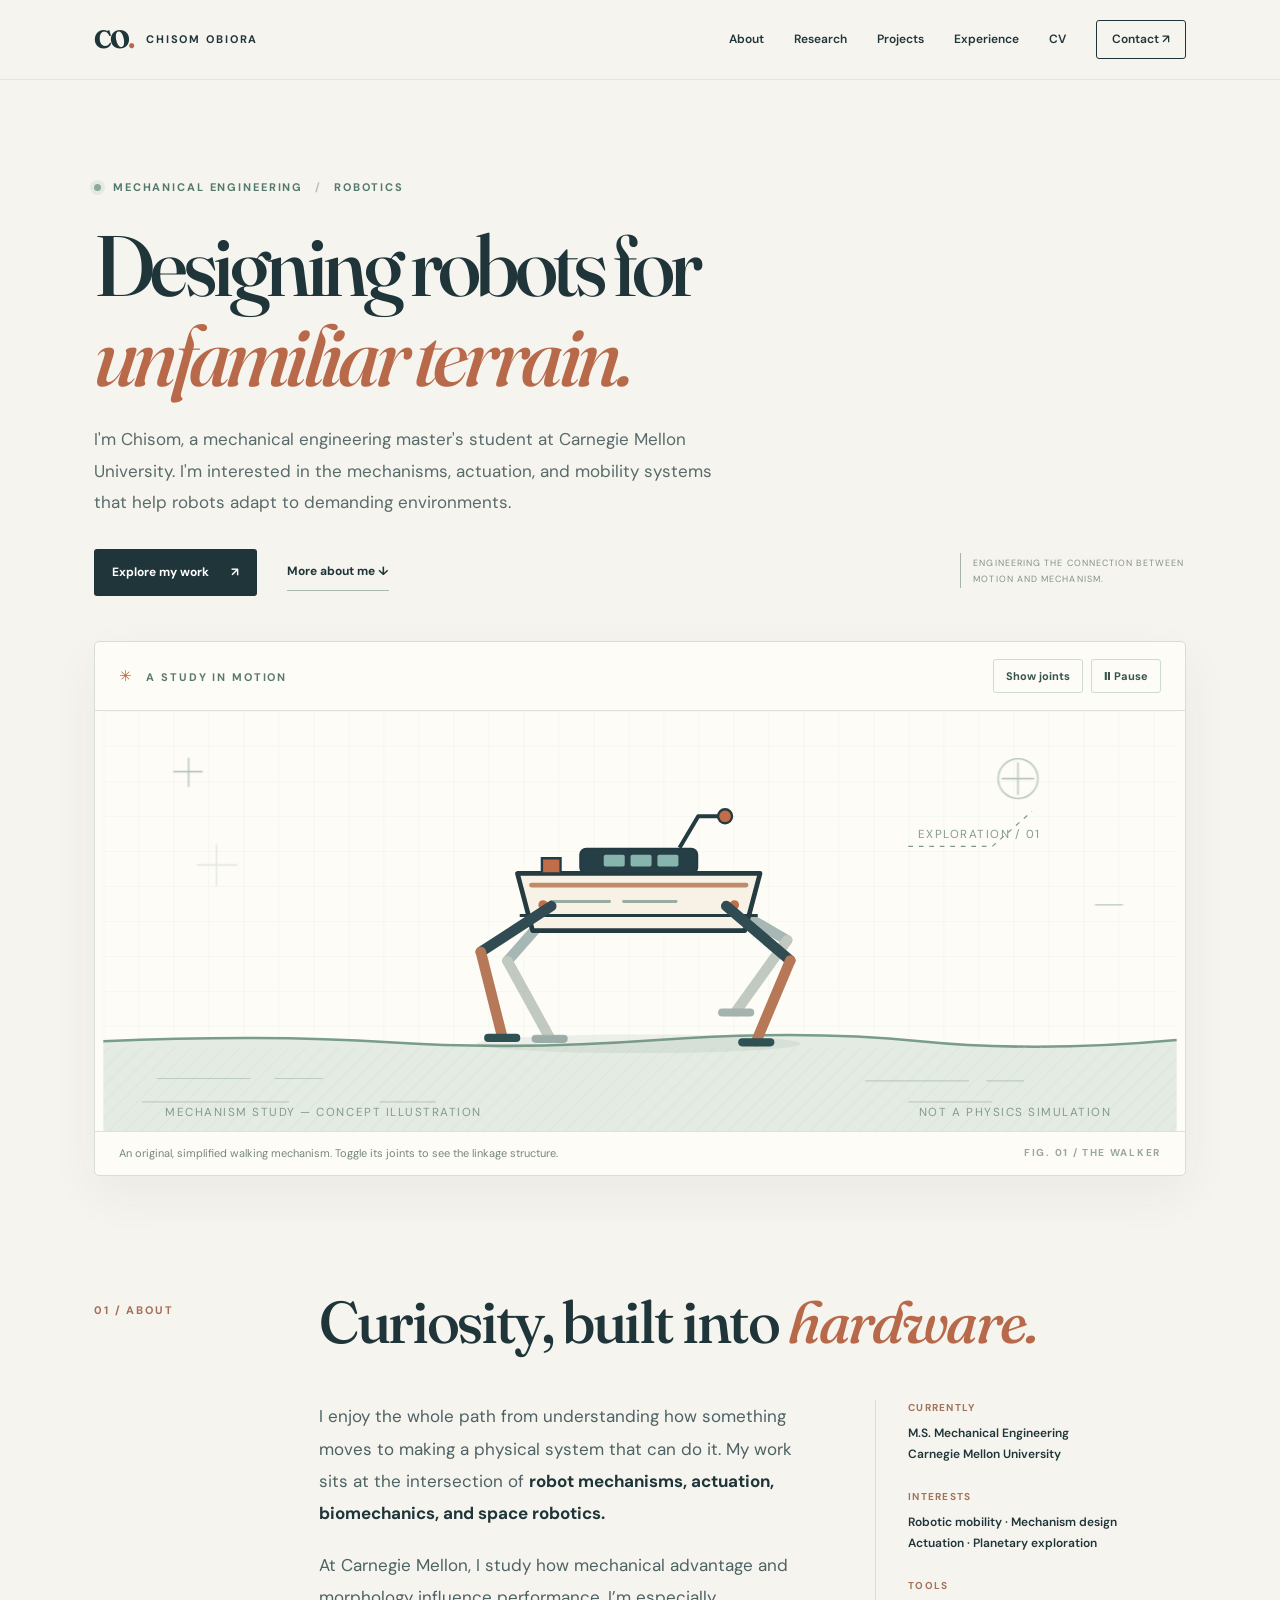
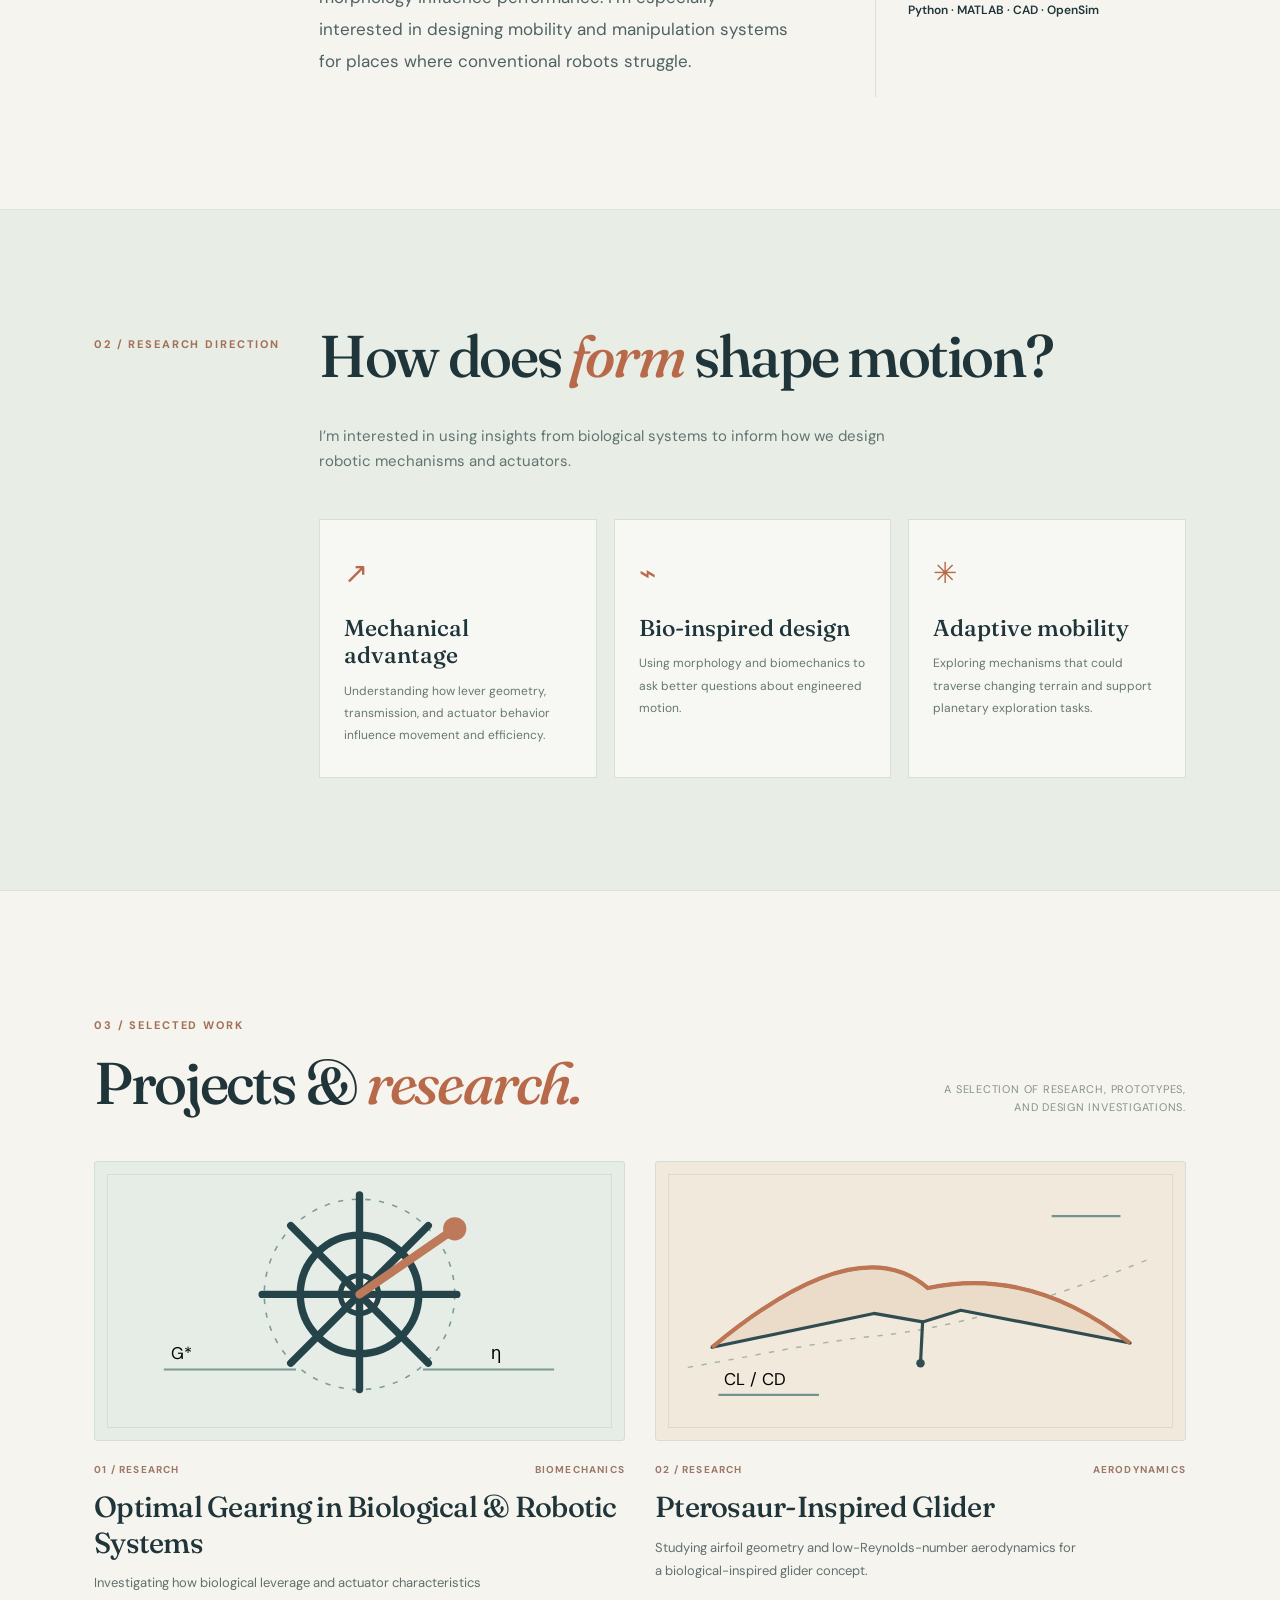
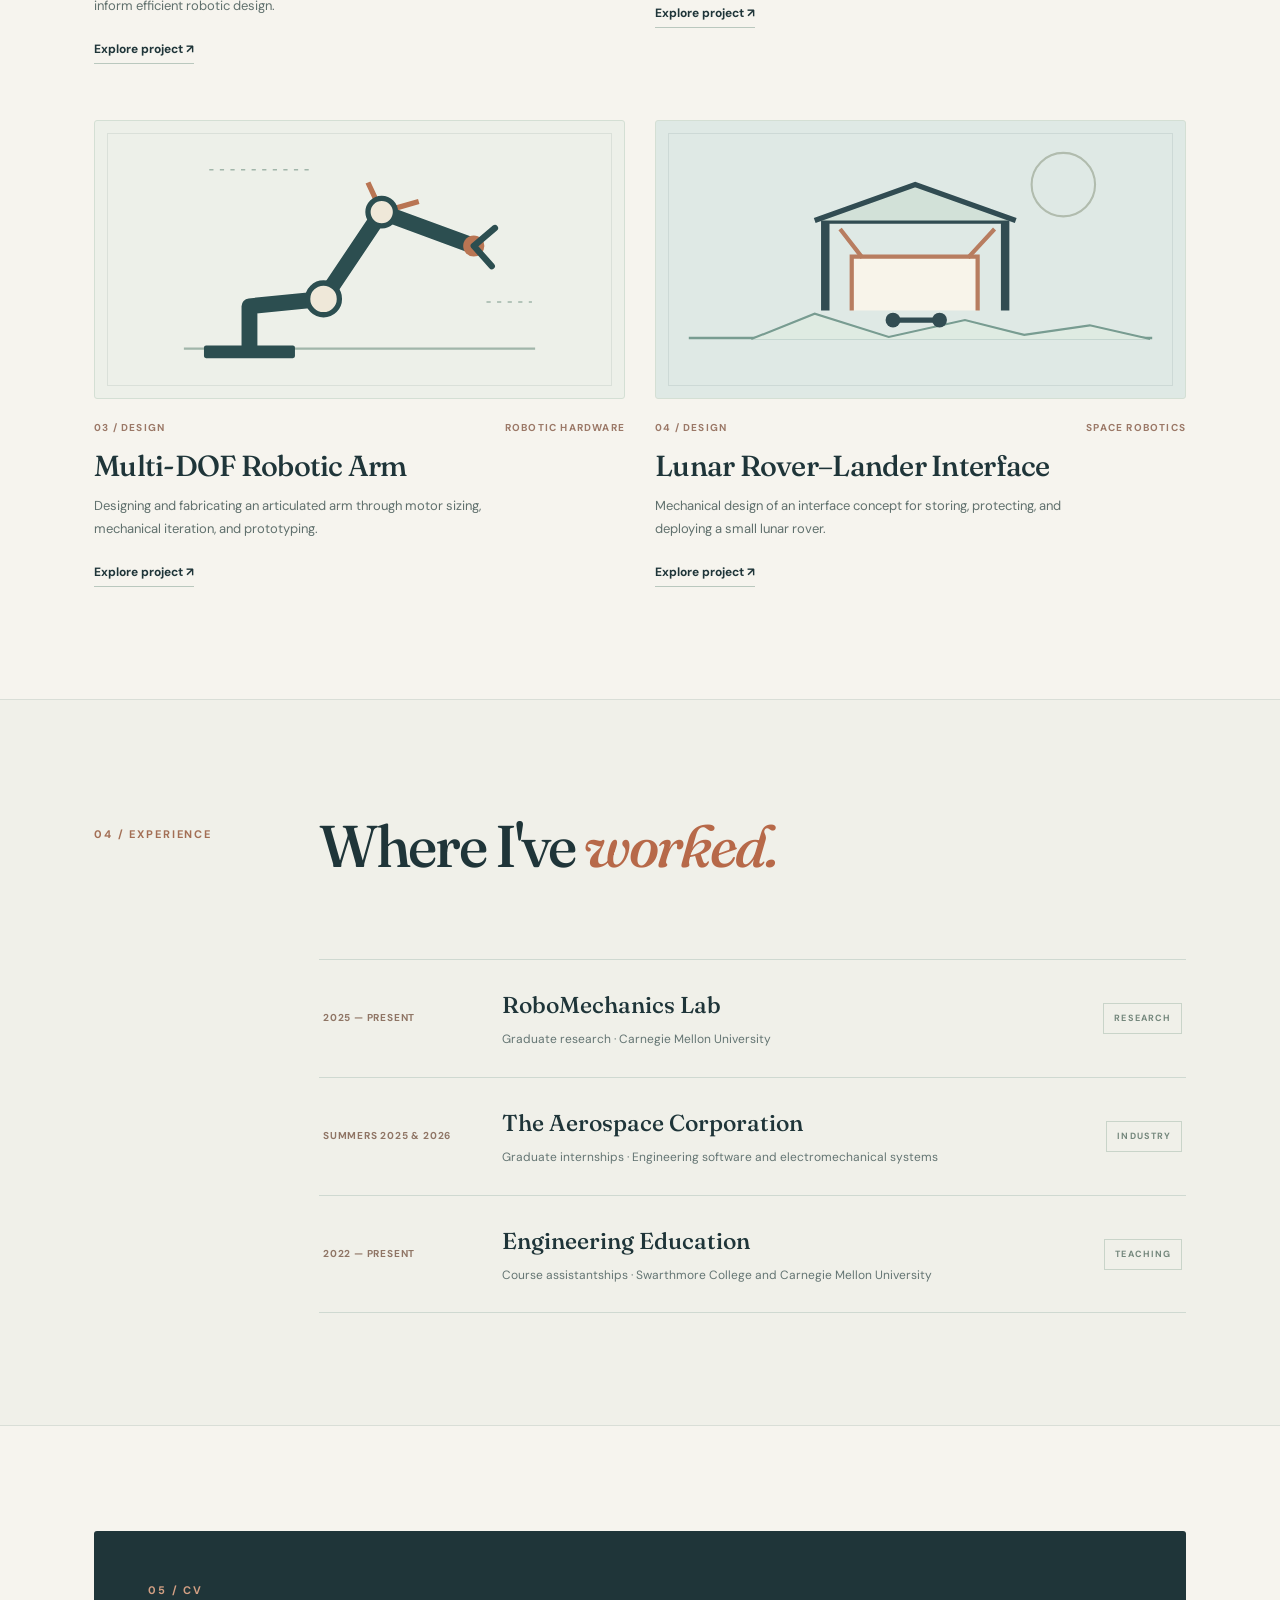
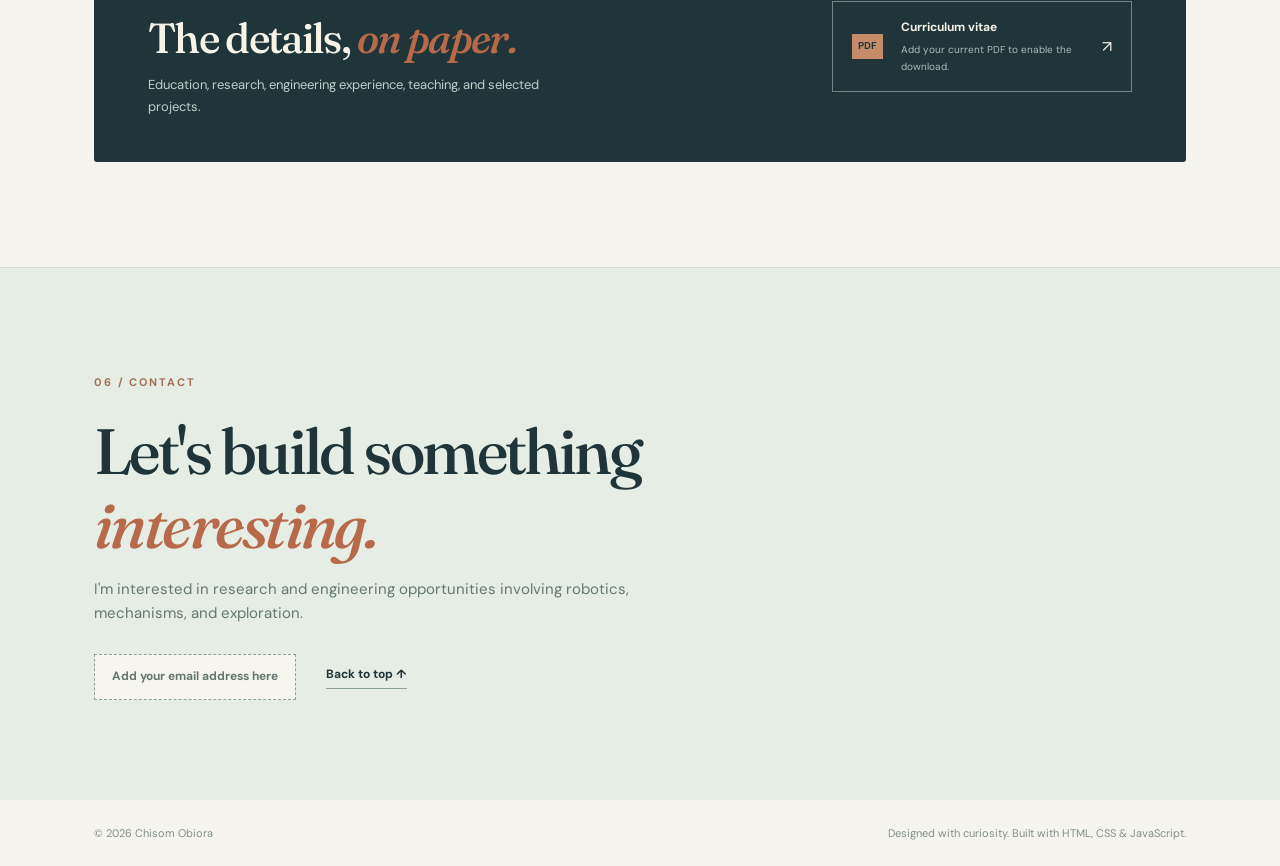
==== index.html @ 6024573e "some changes" ====
<!doctype html>
<html lang="en">
<head>
  <meta charset="utf-8">
  <meta name="viewport" content="width=device-width, initial-scale=1">
  <meta name="description" content="Chisom Obiora — mechanical engineering, robotic mechanisms, and planetary exploration.">
  <meta name="theme-color" content="#f6f4ee">
  <title>Chisom Obiora | Robotics & Mechanical Engineering</title>
  <link rel="icon" href="assets/favicon.svg" type="image/svg+xml">
  <link rel="stylesheet" href="styles.css">
  <script src="script.js" defer></script>
</head>
<body>
  <a class="skip-link" href="#main">Skip to content</a>
  <header class="site-header">
    <div class="shell nav-row">
      <a class="wordmark" href="#top" aria-label="Chisom Obiora, home"><span class="wordmark-mark" aria-hidden="true">CO<span class="mark-dot">.</span></span><span class="wordmark-label">CHISOM OBIORA</span></a>
      <button class="nav-toggle" id="nav-toggle" type="button" aria-controls="primary-nav" aria-expanded="false" aria-label="Toggle navigation"><span></span><span></span><span></span></button>
      <nav class="primary-nav" id="primary-nav" aria-label="Primary navigation">
        <a href="#about">About</a><a href="#research">Research</a><a href="#projects">Projects</a><a href="#experience">Experience</a><a href="#cv">CV</a><a class="nav-contact" href="#contact">Contact <span aria-hidden="true">↗</span></a>
      </nav>
    </div>
  </header>

  <main id="main">
    <section class="hero shell" id="top" aria-labelledby="hero-title">
      <div class="hero-copy">
        <div class="eyebrow"><span class="status-dot"></span> Mechanical Engineering <span class="slash">/</span> Robotics</div>
        <h1 id="hero-title">Designing robots for <em>unfamiliar terrain.</em></h1>
        <p class="hero-description">I'm Chisom, a mechanical engineering master's student at Carnegie Mellon University. I'm interested in the mechanisms, actuation, and mobility systems that help robots adapt to demanding environments.</p>
        <div class="hero-actions"><a class="button button-primary" href="#projects">Explore my work <span aria-hidden="true">↗</span></a><a class="text-link" href="#about">More about me <span aria-hidden="true">↓</span></a></div>
      </div>
      <div class="hero-side-note"><span class="side-line"></span> Engineering the connection between<br> motion and mechanism.</div>
    </section>

    <section class="shell animation-section" aria-label="Animated robotic walker illustration">
      <div class="animation-card" id="animation-card">
        <div class="animation-topline"><div class="animation-kicker"><span class="mini-cross" aria-hidden="true">✳</span> A STUDY IN MOTION</div><div class="animation-controls"><button class="control-button" id="joints-toggle" type="button" aria-pressed="false">Show joints</button><button class="control-button" id="motion-toggle" type="button" aria-pressed="false"><span id="motion-icon" aria-hidden="true">Ⅱ</span> <span id="motion-label">Pause</span></button></div></div>
        <svg id="rover-scene" class="rover-scene" viewBox="0 0 920 360" role="img" aria-label="Original two-dimensional illustration of a four-legged exploration robot walking over a stylized terrain. Show joints reveals its mechanical pivots.">
          <defs><pattern id="grid" width="30" height="30" patternUnits="userSpaceOnUse"><path d="M30 0H0V30" fill="none" stroke="#d9ded8" stroke-width="0.6" opacity=".65"/></pattern><pattern id="hatch" width="14" height="14" patternUnits="userSpaceOnUse"><path d="M-4 4L4 -4M0 14L14 0M10 18L18 10" stroke="#c7d9cd" stroke-width="1"/></pattern></defs>
          <rect width="920" height="360" fill="url(#grid)" opacity=".7"/>
          <g class="scene-marks" stroke="#78938a" stroke-width="1.1" fill="none" opacity=".6"><path d="M60 52h25m-12-12v25"/><circle cx="784" cy="58" r="17"/><path d="M770 58h28M784 44v28"/><path d="M80 132h35M97 114v36" opacity=".35"/><path d="M850 166h24"/></g>
          <path d="M0 283 Q140 277 245 284 T475 282 T700 283 T920 282 L920 360H0Z" fill="#e4ebe2"/>
          <path d="M0 283 Q140 277 245 284 T475 282 T700 283 T920 282" stroke="#789d8a" stroke-width="2.2" fill="none"/>
          <path d="M0 288H920V360H0Z" fill="url(#hatch)" opacity=".33"/>
          <g opacity=".6" fill="none" stroke="#a1b9a8"><path d="M46 315h80m21 0h41m465 2h89m15 0h32"/><path d="M33 335h126m78 0h48m405 0h72"/></g>
          <g id="rover" transform="translate(452 0)">
            <ellipse cx="0" cy="287" rx="139" ry="8" fill="#748b7d" opacity=".12"/>
            <g id="far-legs" class="far-legs">
              <g id="leg-rear-far" class="leg leg-far"><path class="upper-link"/><path class="lower-link"/><path class="foot"/><circle class="knee-joint joint" r="5"/><circle class="hip-joint joint" r="5"/></g>
              <g id="leg-front-far" class="leg leg-far"><path class="upper-link"/><path class="lower-link"/><path class="foot"/><circle class="knee-joint joint" r="5"/><circle class="hip-joint joint" r="5"/></g>
            </g>
            <g class="robot-body">
              <path d="M-104 141h208l-13 49h-182Z" fill="#f8f2e6" stroke="#243b41" stroke-width="4" stroke-linejoin="round"/>
              <path d="M-92 151h184" stroke="#c18b6a" stroke-width="4" stroke-linecap="round"/>
              <path d="M-75 165h50M-13 165h45" stroke="#7a958d" stroke-width="2.5" stroke-linecap="round" opacity=".75"/>
              <rect x="-50" y="120" width="100" height="21" rx="5" fill="#263e46" stroke="#243b41" stroke-width="2"/>
              <rect x="-30" y="125" width="18" height="10" rx="1.5" fill="#87b5ad"/><rect x="-7" y="125" width="18" height="10" rx="1.5" fill="#87b5ad"/><rect x="16" y="125" width="18" height="10" rx="1.5" fill="#87b5ad"/>
              <path d="M35 119L51 92L74 92" fill="none" stroke="#243b41" stroke-width="3.5" stroke-linejoin="round"/>
              <circle cx="74" cy="92" r="6" fill="#c16d49" stroke="#243b41" stroke-width="2"/><path d="M-67 140v-12h-16v12" fill="#c16d49" stroke="#243b41" stroke-width="2"/>
              <circle cx="-82" cy="168" r="4" fill="#c16d49"/><circle cx="82" cy="168" r="4" fill="#c16d49"/>
              <path d="M-102 177h204" stroke="#243b41" stroke-width="2.5"/>
            </g>
            <g id="near-legs" class="near-legs">
              <g id="leg-rear-near" class="leg leg-near"><path class="upper-link"/><path class="lower-link"/><path class="foot"/><circle class="knee-joint joint" r="5"/><circle class="hip-joint joint" r="5"/></g>
              <g id="leg-front-near" class="leg leg-near"><path class="upper-link"/><path class="lower-link"/><path class="foot"/><circle class="knee-joint joint" r="5"/><circle class="hip-joint joint" r="5"/></g>
            </g>
          </g>
          <g class="scene-annotation"><path d="M690 116h72l34-30" stroke="#81978d" stroke-width="1" fill="none" stroke-dasharray="4 5"/><text x="698" y="109">EXPLORATION / 01</text><text x="53" y="347">MECHANISM STUDY — CONCEPT ILLUSTRATION</text><text x="864" y="347" text-anchor="end">NOT A PHYSICS SIMULATION</text></g>
        </svg>
        <div class="animation-bottom"><p>An original, simplified walking mechanism. Toggle its joints to see the linkage structure.</p><span class="animation-index">FIG. 01 / THE WALKER</span></div>
      </div>
    </section>

    <section class="section shell about-section" id="about" aria-labelledby="about-heading">
      <div class="section-heading"><span class="section-num">01 / ABOUT</span><h2 id="about-heading">Curiosity, built into <em>hardware.</em></h2></div>
      <div class="about-grid"><div class="about-main"><p>I enjoy the whole path from understanding how something moves to making a physical system that can do it. My work sits at the intersection of <strong>robot mechanisms, actuation, biomechanics, and space robotics.</strong></p><p>At Carnegie Mellon, I study how mechanical advantage and morphology influence performance. I’m especially interested in designing mobility and manipulation systems for places where conventional robots struggle.</p></div><aside class="about-facts"><div><span>CURRENTLY</span><strong>M.S. Mechanical Engineering<br>Carnegie Mellon University</strong></div><div><span>INTERESTS</span><strong>Robotic mobility · Mechanism design<br>Actuation · Planetary exploration</strong></div><div><span>TOOLS</span><strong>Python · MATLAB · CAD · OpenSim</strong></div></aside></div>
    </section>

    <section class="section research-wrap" id="research" aria-labelledby="research-heading"><div class="shell"><div class="section-heading compact"><span class="section-num">02 / RESEARCH DIRECTION</span><h2 id="research-heading">How does <em>form</em> shape motion?</h2><p class="section-intro">I’m interested in using insights from biological systems to inform how we design robotic mechanisms and actuators.</p></div><div class="research-pillars"><article><span class="pillar-icon" aria-hidden="true">↗</span><h3>Mechanical advantage</h3><p>Understanding how lever geometry, transmission, and actuator behavior influence movement and efficiency.</p></article><article><span class="pillar-icon" aria-hidden="true">⌁</span><h3>Bio-inspired design</h3><p>Using morphology and biomechanics to ask better questions about engineered motion.</p></article><article><span class="pillar-icon" aria-hidden="true">✳</span><h3>Adaptive mobility</h3><p>Exploring mechanisms that could traverse changing terrain and support planetary exploration tasks.</p></article></div></div></section>

    <section class="section shell projects-section" id="projects" aria-labelledby="projects-heading"><div class="section-heading projects-heading"><div><span class="section-num">03 / SELECTED WORK</span><h2 id="projects-heading">Projects & <em>research.</em></h2></div><span class="section-side-note">A selection of research, prototypes,<br>and design investigations.</span></div>
      <div class="project-grid">
        <a class="project-card" href="projects/optimal-gearing.html"><div class="project-art art-gearing"><svg viewBox="0 0 500 260" aria-hidden="true"><circle cx="250" cy="124" r="90" fill="none" stroke="#7d9c94" stroke-width="1.5" stroke-dasharray="5 8"/><circle cx="250" cy="124" r="56" fill="none" stroke="#25444a" stroke-width="7"/><circle cx="250" cy="124" r="18" fill="#f5f0e5" stroke="#25444a" stroke-width="5"/><path d="M250 30V214M158 124h184M185 59l130 130m0-130L185 189" stroke="#25444a" stroke-width="7" stroke-linecap="round"/><path d="M250 124L340 62" stroke="#bd7959" stroke-width="8" stroke-linecap="round"/><circle cx="340" cy="62" r="11" fill="#bd7959"/><path d="M65 195h125M310 195h124" stroke="#7d9c94" stroke-width="2"/><text x="72" y="185">G*</text><text x="374" y="185">η</text></svg></div><div class="project-meta"><span>01 / RESEARCH</span><span>BIOMECHANICS</span></div><h3>Optimal Gearing in Biological & Robotic Systems</h3><p>Investigating how biological leverage and actuator characteristics inform efficient robotic design.</p><span class="project-action">Explore project <span aria-hidden="true">↗</span></span></a>
        <a class="project-card" href="projects/pterosaur-glider.html"><div class="project-art art-glider"><svg viewBox="0 0 500 260" aria-hidden="true"><path d="M30 193C100 181 151 169 211 163S361 134 470 89" fill="none" stroke="#a6b5aa" stroke-width="1.4" stroke-dasharray="5 8"/><path d="M53 174Q190 60 257 118Q355 97 448 170L288 139L252 150L206 142Z" fill="#eadcc9" stroke="#304c50" stroke-width="3" stroke-linejoin="round"/><path d="M53 174Q190 60 257 118Q355 97 448 170" fill="none" stroke="#be7554" stroke-width="4"/><path d="M252 150L250 189" stroke="#304c50" stroke-width="3"/><circle cx="250" cy="189" r="4" fill="#304c50"/><path d="M59 219h95m220-169h65" stroke="#71938c" stroke-width="2"/><text x="64" y="210">CL / CD</text></svg></div><div class="project-meta"><span>02 / RESEARCH</span><span>AERODYNAMICS</span></div><h3>Pterosaur-Inspired Glider</h3><p>Studying airfoil geometry and low-Reynolds-number aerodynamics for a biological-inspired glider concept.</p><span class="project-action">Explore project <span aria-hidden="true">↗</span></span></a>
        <a class="project-card" href="projects/robotic-arm.html"><div class="project-art art-arm"><svg viewBox="0 0 500 260" aria-hidden="true"><path d="M84 214h332" stroke="#a1b6aa" stroke-width="2"/><path d="M146 215v-41l70-7 55-82 87 32" fill="none" stroke="#2c4e50" stroke-width="15" stroke-linejoin="round" stroke-linecap="round"/><path d="M271 85l-13-28m13 28l35-10" stroke="#b97553" stroke-width="5"/><circle cx="216" cy="167" r="15" fill="#efe8d9" stroke="#2c4e50" stroke-width="5"/><circle cx="271" cy="85" r="13" fill="#efe8d9" stroke="#2c4e50" stroke-width="5"/><circle cx="358" cy="117" r="10" fill="#b97553"/><path d="M358 117l20-17m-20 17l17 19" stroke="#2c4e50" stroke-width="6" stroke-linecap="round"/><rect x="103" y="211" width="86" height="12" rx="2" fill="#2c4e50"/><path d="M108 45h95m167 125h43" stroke="#a1b6aa" stroke-width="1.5" stroke-dasharray="4 6"/></svg></div><div class="project-meta"><span>03 / DESIGN</span><span>ROBOTIC HARDWARE</span></div><h3>Multi-DOF Robotic Arm</h3><p>Designing and fabricating an articulated arm through motor sizing, mechanical iteration, and prototyping.</p><span class="project-action">Explore project <span aria-hidden="true">↗</span></span></a>
        <a class="project-card" href="projects/moonranger-interface.html"><div class="project-art art-space"><svg viewBox="0 0 500 260" aria-hidden="true"><circle cx="385" cy="59" r="30" fill="none" stroke="#b1bcae" stroke-width="2"/><path d="M31 204h438" stroke="#789c91" stroke-width="2.5"/><path d="M90 205l60-24 70 22 72-16 56 14 62-9 57 13" fill="#dfebe2" stroke="#789c91" stroke-width="2"/><path d="M160 178V92h170v86" fill="none" stroke="#314c52" stroke-width="8" stroke-linejoin="round"/><path d="M150 93l95-34 95 34" fill="#d2e1d8" stroke="#314c52" stroke-width="5"/><path d="M185 178v-51h119v51" fill="#f8f4ea" stroke="#b87d60" stroke-width="4"/><path d="M195 128l-21-27M295 128l25-27" stroke="#b87d60" stroke-width="4"/><path d="M224 187h44" stroke="#314c52" stroke-width="5" stroke-linecap="round"/><circle cx="224" cy="187" r="7" fill="#314c52"/><circle cx="268" cy="187" r="7" fill="#314c52"/></svg></div><div class="project-meta"><span>04 / DESIGN</span><span>SPACE ROBOTICS</span></div><h3>Lunar Rover–Lander Interface</h3><p>Mechanical design of an interface concept for storing, protecting, and deploying a small lunar rover.</p><span class="project-action">Explore project <span aria-hidden="true">↗</span></span></a>
      </div>
    </section>

    <section class="section experience-wrap" id="experience" aria-labelledby="experience-heading"><div class="shell"><div class="section-heading compact"><span class="section-num">04 / EXPERIENCE</span><h2 id="experience-heading">Where I've <em>worked.</em></h2></div><div class="experience-list"><div class="experience-row"><span class="experience-date">2025 — PRESENT</span><div><h3>RoboMechanics Lab</h3><p>Graduate research · Carnegie Mellon University</p></div><span class="experience-tag">RESEARCH</span></div><div class="experience-row"><span class="experience-date">SUMMERS 2025 & 2026</span><div><h3>The Aerospace Corporation</h3><p>Graduate internships · Engineering software and electromechanical systems</p></div><span class="experience-tag">INDUSTRY</span></div><div class="experience-row"><span class="experience-date">2022 — PRESENT</span><div><h3>Engineering Education</h3><p>Course assistantships · Swarthmore College and Carnegie Mellon University</p></div><span class="experience-tag">TEACHING</span></div></div></div></section>

    <section class="section shell cv-section" id="cv" aria-labelledby="cv-heading"><div class="cv-panel"><div><span class="section-num">05 / CV</span><h2 id="cv-heading">The details, <em>on paper.</em></h2><p>Education, research, engineering experience, teaching, and selected projects.</p></div><div class="cv-placeholder"><span class="cv-badge">PDF</span><div><strong>Curriculum vitae</strong><span>Add your current PDF to enable the download.</span></div><span aria-hidden="true">↗</span></div></div></section>

    <section class="contact-section" id="contact" aria-labelledby="contact-heading"><div class="shell contact-inner"><span class="section-num">06 / CONTACT</span><h2 id="contact-heading">Let's build something <em>interesting.</em></h2><p>I'm interested in research and engineering opportunities involving robotics, mechanisms, and exploration.</p><div class="contact-actions"><span class="contact-placeholder">Add your email address here</span><a href="#top">Back to top ↑</a></div></div></section>
  </main>
  <footer class="footer shell"><span>© <span id="year">2026</span> Chisom Obiora</span><span>Designed with curiosity. Built with HTML, CSS & JavaScript.</span></footer>
</body>
</html>
---- styles.css ----
@import url('https://fonts.googleapis.com/css2?family=DM+Sans:wght@400;500;600;700&family=Fraunces:opsz,wght,SOFT,WONK@9..144,500,0,0;9..144,600,0,0&display=swap');
:root{--bg:#f6f4ee;--ink:#1f3539;--muted:#657478;--line:#d9ded7;--accent:#b76949;--green:#6c8b7e;--soft:#e7ece4;--card:#fffefa;--shadow:0 18px 50px rgba(31,53,57,.055)}
*{box-sizing:border-box}html{scroll-behavior:smooth;scroll-padding-top:95px}body{margin:0;background:var(--bg);color:var(--ink);font-family:'DM Sans',system-ui,-apple-system,sans-serif;line-height:1.65;-webkit-font-smoothing:antialiased}a{color:inherit;text-decoration:none}button{font:inherit}a:focus-visible,button:focus-visible{outline:3px solid var(--accent);outline-offset:4px}::selection{background:#dfbcaa;color:#25393e}.shell{max-width:1160px;margin-inline:auto;padding-inline:34px}.skip-link{position:absolute;top:-60px;left:20px;z-index:20;background:var(--ink);color:white;padding:10px 16px}.skip-link:focus{top:10px}
.site-header{position:sticky;top:0;z-index:10;background:rgba(246,244,238,.95);backdrop-filter:blur(16px);border-bottom:1px solid rgba(31,53,57,.08)}.nav-row{min-height:79px;display:flex;align-items:center;justify-content:space-between;gap:22px}.wordmark{display:flex;align-items:center;gap:13px;font-size:11px;letter-spacing:.17em;font-weight:700;white-space:nowrap}.wordmark-mark{font-family:'Fraunces',Georgia,serif;font-size:25px;letter-spacing:-.08em}.mark-dot{color:var(--accent)}.primary-nav{display:flex;align-items:center;gap:30px;font-size:12px;font-weight:600}.primary-nav>a{transition:color .2s}.primary-nav>a:hover{color:var(--accent)}.primary-nav .nav-contact{padding:9px 15px;border:1px solid var(--ink);border-radius:3px}.nav-toggle{display:none}
.hero{padding-top:98px;padding-bottom:45px;position:relative}.hero-copy{max-width:775px}.eyebrow,.section-num,.animation-kicker,.animation-index{font-size:11px;font-weight:700;letter-spacing:.17em}.eyebrow{display:flex;gap:12px;align-items:center;text-transform:uppercase;color:#53796c}.status-dot{display:inline-block;background:#8da997;width:7px;height:7px;border-radius:50%;box-shadow:0 0 0 4px #e4eae2}.slash{color:#b6bdb5}.hero h1{font-family:'Fraunces',Georgia,serif;font-size:clamp(54px,6.7vw,97px);font-weight:500;line-height:1.05;letter-spacing:-.055em;margin:24px 0}.hero h1 em,.section h2 em,.contact-section h2 em{color:var(--accent);font-style:italic;font-weight:500}.hero-description{max-width:635px;color:#576b6b;font-size:17px;line-height:1.85;margin:0 0 30px}.hero-actions{display:flex;align-items:center;gap:30px}.button{display:inline-flex;align-items:center;justify-content:center;gap:22px;font-size:12px;font-weight:700;border-radius:3px;padding:14px 18px}.button-primary{background:var(--ink);color:white;transition:background .2s,transform .2s}.button-primary:hover{background:#365a60;transform:translateY(-2px)}.text-link{font-size:12px;font-weight:700;border-bottom:1px solid #a8b9ad;padding:8px 0}.hero-side-note{position:absolute;right:36px;bottom:53px;display:flex;align-items:center;gap:12px;color:#83908b;text-transform:uppercase;font-size:9px;letter-spacing:.12em;line-height:1.8}.side-line{height:35px;width:1px;background:#a7b4ab}
.animation-card{background:#fdfcf7;border:1px solid #d7ded5;box-shadow:var(--shadow);border-radius:5px;overflow:hidden}.animation-topline{display:flex;justify-content:space-between;align-items:center;gap:12px;padding:17px 24px;border-bottom:1px solid #dce2da}.animation-kicker{color:#5b796e}.mini-cross{font-size:15px;margin-right:8px;color:var(--accent)}.animation-controls{display:flex;gap:8px}.control-button{background:transparent;border:1px solid #cfdad1;color:#36534d;padding:7px 12px;border-radius:3px;font-size:11px;font-weight:700;cursor:pointer;transition:background .2s}.control-button:hover,.control-button[aria-pressed='true']{background:#e3ebe2}.rover-scene{display:block;width:100%;height:auto;max-height:420px}.animation-bottom{border-top:1px solid #dce2da;padding:12px 24px;display:flex;align-items:center;justify-content:space-between;gap:12px}.animation-bottom p{margin:0;color:#77867e;font-size:11px}.animation-index{color:#9aa79d;white-space:nowrap;font-size:10px}.scene-annotation{font-size:10px;letter-spacing:.13em;fill:#849a90;font-family:'DM Sans',system-ui,sans-serif}.leg .upper-link,.leg .lower-link{fill:none;stroke-linecap:round;stroke-linejoin:round;stroke-width:9}.leg-near .upper-link{stroke:#304c52}.leg-near .lower-link{stroke:#b77858}.leg-far{opacity:.52}.leg-far .upper-link{stroke:#5a797a}.leg-far .lower-link{stroke:#8b9b8e}.leg .foot{fill:none;stroke:#2f5154;stroke-width:7;stroke-linecap:round}.leg-far .foot{stroke:#55716e}.joint{fill:#f6f4ee;stroke:#be7554;stroke-width:3;opacity:0;transition:opacity .2s}.animation-card.show-joints .joint{opacity:1}
.section{padding-top:112px;padding-bottom:112px}.section-heading{display:grid;grid-template-columns:190px 1fr;gap:35px;margin-bottom:45px;align-items:start}.section-num{color:#a36f55;white-space:nowrap;padding-top:13px}.section h2,.contact-section h2{font-family:'Fraunces',Georgia,serif;font-size:clamp(40px,4.6vw,61px);line-height:1.15;font-weight:500;letter-spacing:-.04em;margin:0}.about-grid{display:grid;grid-template-columns:1.25fr .8fr;gap:70px;padding-left:225px}.about-main{font-size:17px;line-height:1.9;color:#4d6264}.about-main p{margin:0 0 19px}.about-main strong{font-weight:700;color:var(--ink)}.about-facts{border-left:1px solid var(--line);padding-left:32px;display:flex;flex-direction:column;gap:23px}.about-facts div{display:flex;flex-direction:column;gap:6px}.about-facts span{font-size:10px;letter-spacing:.13em;font-weight:700;color:#a37359}.about-facts strong{font-size:12px;line-height:1.8;font-weight:600}
.research-wrap{background:#e8ede6;border-top:1px solid #d9e2d8;border-bottom:1px solid #d9e2d8}.section-heading.compact{grid-template-columns:190px 1fr;grid-template-rows:auto auto}.section-heading.compact h2{grid-column:2}.section-intro{grid-column:2;max-width:600px;margin:0;color:#617470;font-size:15px}.research-pillars{display:grid;grid-template-columns:repeat(3,1fr);gap:17px;margin-left:225px}.research-pillars article{padding:30px 24px;background:#f7f8f3;border:1px solid #d7dfd5;min-height:244px}.pillar-icon{font-size:29px;color:var(--accent);font-family:Georgia,serif}.research-pillars h3{font-family:'Fraunces',Georgia,serif;font-size:23px;font-weight:500;line-height:1.2;margin:17px 0 10px}.research-pillars p{font-size:12px;line-height:1.85;color:#667773;margin:0}
.projects-heading{grid-template-columns:1fr auto;align-items:end}.projects-heading .section-num{display:block;margin-bottom:15px}.section-side-note{font-size:11px;text-transform:uppercase;letter-spacing:.07em;color:#84928b;text-align:right}.project-grid{display:grid;grid-template-columns:repeat(2,minmax(0,1fr));column-gap:30px;row-gap:56px}.project-card{display:block;transition:transform .2s}.project-card:hover{transform:translateY(-3px)}.project-art{height:auto;aspect-ratio:1.9;background:#e6ede7;border:1px solid #d4dfd4;overflow:hidden;display:flex;align-items:center;justify-content:center;border-radius:3px;position:relative}.project-art:after{content:'';position:absolute;inset:12px;border:1px solid rgba(53,85,80,.1);pointer-events:none}.project-art svg{width:100%;height:100%}.art-glider{background:#f1e9dc}.art-arm{background:#edf0e9}.art-space{background:#dfe9e5}.project-meta{display:flex;justify-content:space-between;gap:10px;color:#9b7867;font-size:10px;letter-spacing:.12em;font-weight:700;margin-top:21px}.project-card h3{font-family:'Fraunces',Georgia,serif;font-weight:500;font-size:29px;line-height:1.22;letter-spacing:-.025em;margin:11px 0}.project-card p{font-size:13px;line-height:1.8;color:#60706d;max-width:425px;margin:0 0 17px}.project-action{display:inline-block;font-size:12px;font-weight:700;border-bottom:1px solid #bac8be;padding-bottom:3px}
.experience-wrap{background:#f0f0e9;border-top:1px solid var(--line);border-bottom:1px solid var(--line)}.experience-list{margin-left:225px;border-top:1px solid #cfd9d1}.experience-row{display:grid;grid-template-columns:155px 1fr auto;gap:24px;align-items:center;padding:27px 4px;border-bottom:1px solid #cfd9d1}.experience-date{font-size:10px;letter-spacing:.08em;font-weight:700;color:#8f7565}.experience-row h3{margin:0;font-family:'Fraunces',Georgia,serif;font-size:23px;font-weight:500}.experience-row p{margin:5px 0 0;color:#647573;font-size:12px}.experience-tag{border:1px solid #c9d4c9;padding:7px 10px;font-size:9px;letter-spacing:.12em;font-weight:700;color:#74877c}
.cv-section{padding-top:105px;padding-bottom:105px}.cv-panel{background:var(--ink);color:#f7f3e9;padding:45px 54px;display:flex;justify-content:space-between;align-items:center;gap:25px;border-radius:3px}.cv-panel .section-num{color:#d3a084}.cv-panel h2{margin-top:11px;font-size:42px}.cv-panel p{max-width:440px;color:#c0ceca;font-size:13px;margin:12px 0 0}.cv-placeholder{display:flex;align-items:center;gap:18px;padding:16px 19px;border:1px solid #6d8686;min-width:250px;max-width:300px}.cv-badge{font-size:10px;background:#c68b69;color:#1f3539;padding:4px 6px;font-weight:700}.cv-placeholder strong{display:block;font-size:12px}.cv-placeholder div span{display:block;color:#a9beba;font-size:10px;margin-top:4px}.contact-section{background:#e5ede5;padding:100px 0;border-top:1px solid #d2ded4}.contact-inner>h2{font-size:clamp(40px,5vw,68px);margin-top:20px;max-width:710px}.contact-inner>p{max-width:550px;color:#657872;font-size:15px}.contact-actions{display:flex;gap:30px;align-items:center;margin-top:28px;font-size:12px;font-weight:700}.contact-placeholder{padding:12px 17px;background:#f6f6ee;border:1px dashed #8ca198;color:#637770}.contact-actions a{border-bottom:1px solid #8ca198;padding-bottom:3px}.footer{display:flex;justify-content:space-between;gap:20px;padding-top:24px;padding-bottom:24px;color:#81908a;font-size:11px}
/* Inner project pages */
.subpage-hero{padding-top:68px;padding-bottom:58px}.back-link{font-size:12px;font-weight:700;border-bottom:1px solid #a9b7ad;padding-bottom:3px}.subpage-hero .section-num{display:block;margin-top:60px}.subpage-hero h1{font-family:'Fraunces',Georgia,serif;font-size:clamp(46px,6vw,80px);font-weight:500;line-height:1.1;letter-spacing:-.045em;max-width:860px;margin:13px 0 21px}.subpage-hero h1 em{font-weight:500;color:var(--accent)}.subpage-summary{font-size:17px;line-height:1.85;color:#647470;max-width:760px}.detail-tags{display:flex;flex-wrap:wrap;gap:8px;margin-top:24px}.detail-tags span{border:1px solid #c7d2c9;padding:6px 11px;color:#527064;font-size:10px;letter-spacing:.08em;text-transform:uppercase}.detail-banner{background:#e5ebe4;border:1px solid #d1ddd0;padding:56px;min-height:260px;display:flex;align-items:center;justify-content:center;gap:30px}.detail-banner strong{font-family:'Fraunces',Georgia,serif;font-size:clamp(38px,5vw,64px);font-weight:500;line-height:1.1;max-width:740px;text-align:center;letter-spacing:-.03em}.detail-banner em{color:var(--accent)}.detail-content{display:grid;grid-template-columns:180px 1fr;gap:50px;padding-top:70px;padding-bottom:90px}.detail-content aside{font-size:10px;font-weight:700;color:#a5765a;letter-spacing:.16em}.detail-article{max-width:770px}.detail-article h2{font-family:'Fraunces',Georgia,serif;font-size:30px;font-weight:500;margin:0 0 10px}.detail-article p{color:#536967;font-size:15px;line-height:1.9;margin:0 0 27px}.detail-article ul{margin:0 0 30px;padding-left:22px;color:#536967;font-size:15px;line-height:1.9}.image-placeholders{display:grid;grid-template-columns:1fr 1fr;gap:15px;margin:24px 0 42px}.image-placeholder{min-height:175px;border:1px dashed #b0c3b7;background:#edf0e9;color:#83998b;display:flex;align-items:center;justify-content:center;text-align:center;padding:24px;font-size:12px}.detail-note{background:#efe8db;padding:17px 22px;font-size:12px;line-height:1.8;color:#786956;margin-bottom:28px}.next-projects{padding-bottom:95px}.next-projects a{border-bottom:1px solid #a7b5ad;font-size:13px;font-weight:700}
@media(max-width:1050px){.hero-side-note{display:none}.about-grid,.research-pillars,.experience-list{margin-left:0;padding-left:0}.about-grid{gap:40px}.section-heading,.section-heading.compact{grid-template-columns:150px 1fr}.shell{padding-inline:26px}}
@media(max-width:760px){.shell{padding-inline:19px}.nav-row{min-height:70px}.wordmark-label{font-size:10px}.nav-toggle{display:flex;width:36px;height:34px;border:1px solid var(--line);border-radius:3px;background:transparent;flex-direction:column;gap:5px;align-items:center;justify-content:center}.nav-toggle span{display:block;width:16px;height:2px;background:var(--ink)}.primary-nav{display:none;position:absolute;top:69px;left:0;right:0;background:var(--bg);border-bottom:1px solid var(--line);padding:18px 20px 25px;flex-direction:column;align-items:stretch;gap:17px}.primary-nav.open{display:flex}.primary-nav .nav-contact{align-self:flex-start}.hero{padding-top:61px;padding-bottom:38px}.hero h1{font-size:clamp(48px,11.5vw,71px)}.hero-description{font-size:15px}.hero-actions{gap:21px}.animation-topline{padding:12px 12px;flex-wrap:wrap}.animation-bottom{padding:11px 12px}.animation-index{display:none}.animation-kicker{font-size:9px}.control-button{font-size:10px;padding:6px 9px}.section{padding-top:75px;padding-bottom:75px}.section-heading,.section-heading.compact,.projects-heading{display:block;margin-bottom:29px}.section-num{display:block;padding:0;margin-bottom:15px}.section h2{font-size:clamp(38px,9vw,50px)}.section-intro{margin-top:17px}.about-grid{display:block}.about-main{font-size:15px}.about-facts{margin-top:28px;display:grid;grid-template-columns:1fr 1fr;gap:22px;padding-left:23px}.research-pillars{grid-template-columns:1fr;gap:11px}.research-pillars article{min-height:0;padding:23px}.project-grid{grid-template-columns:1fr;row-gap:40px}.project-card h3{font-size:27px}.section-side-note{display:none}.experience-row{grid-template-columns:1fr auto;gap:10px}.experience-date{grid-column:1/-1}.experience-row h3{font-size:21px}.cv-panel{padding:28px;display:block}.cv-panel h2{font-size:36px}.cv-placeholder{margin-top:23px}.contact-section{padding:65px 0}.footer{display:block}.footer span{display:block;margin:7px 0}.subpage-hero{padding-top:40px}.subpage-hero .section-num{margin-top:45px}.detail-banner{padding:33px 18px;min-height:205px}.detail-content{display:block;padding-top:45px;padding-bottom:50px}.detail-content aside{margin-bottom:25px}.image-placeholders{grid-template-columns:1fr}.contact-actions{flex-direction:column;align-items:flex-start;gap:18px}}
@media(prefers-reduced-motion:reduce){html{scroll-behavior:auto}*,*:before,*:after{animation-duration:.01ms!important;animation-iteration-count:1!important;transition-duration:.01ms!important}}
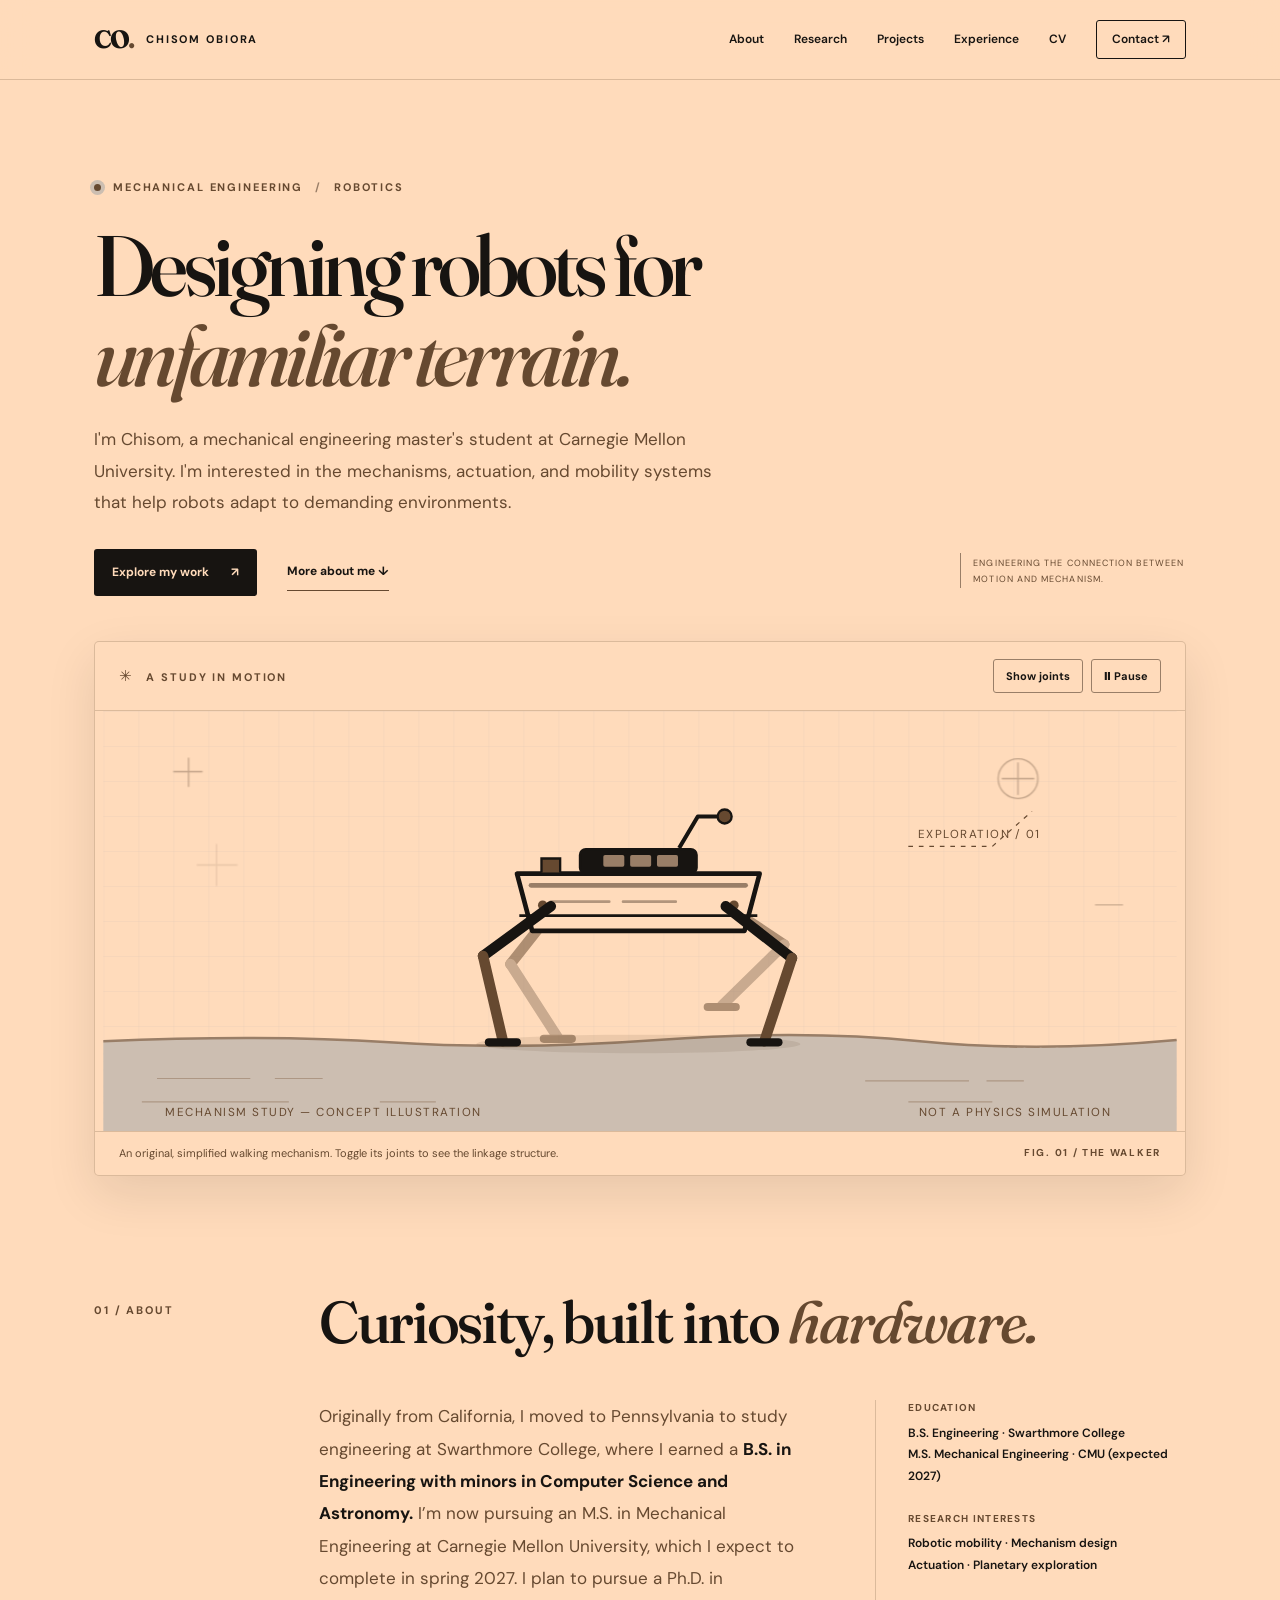
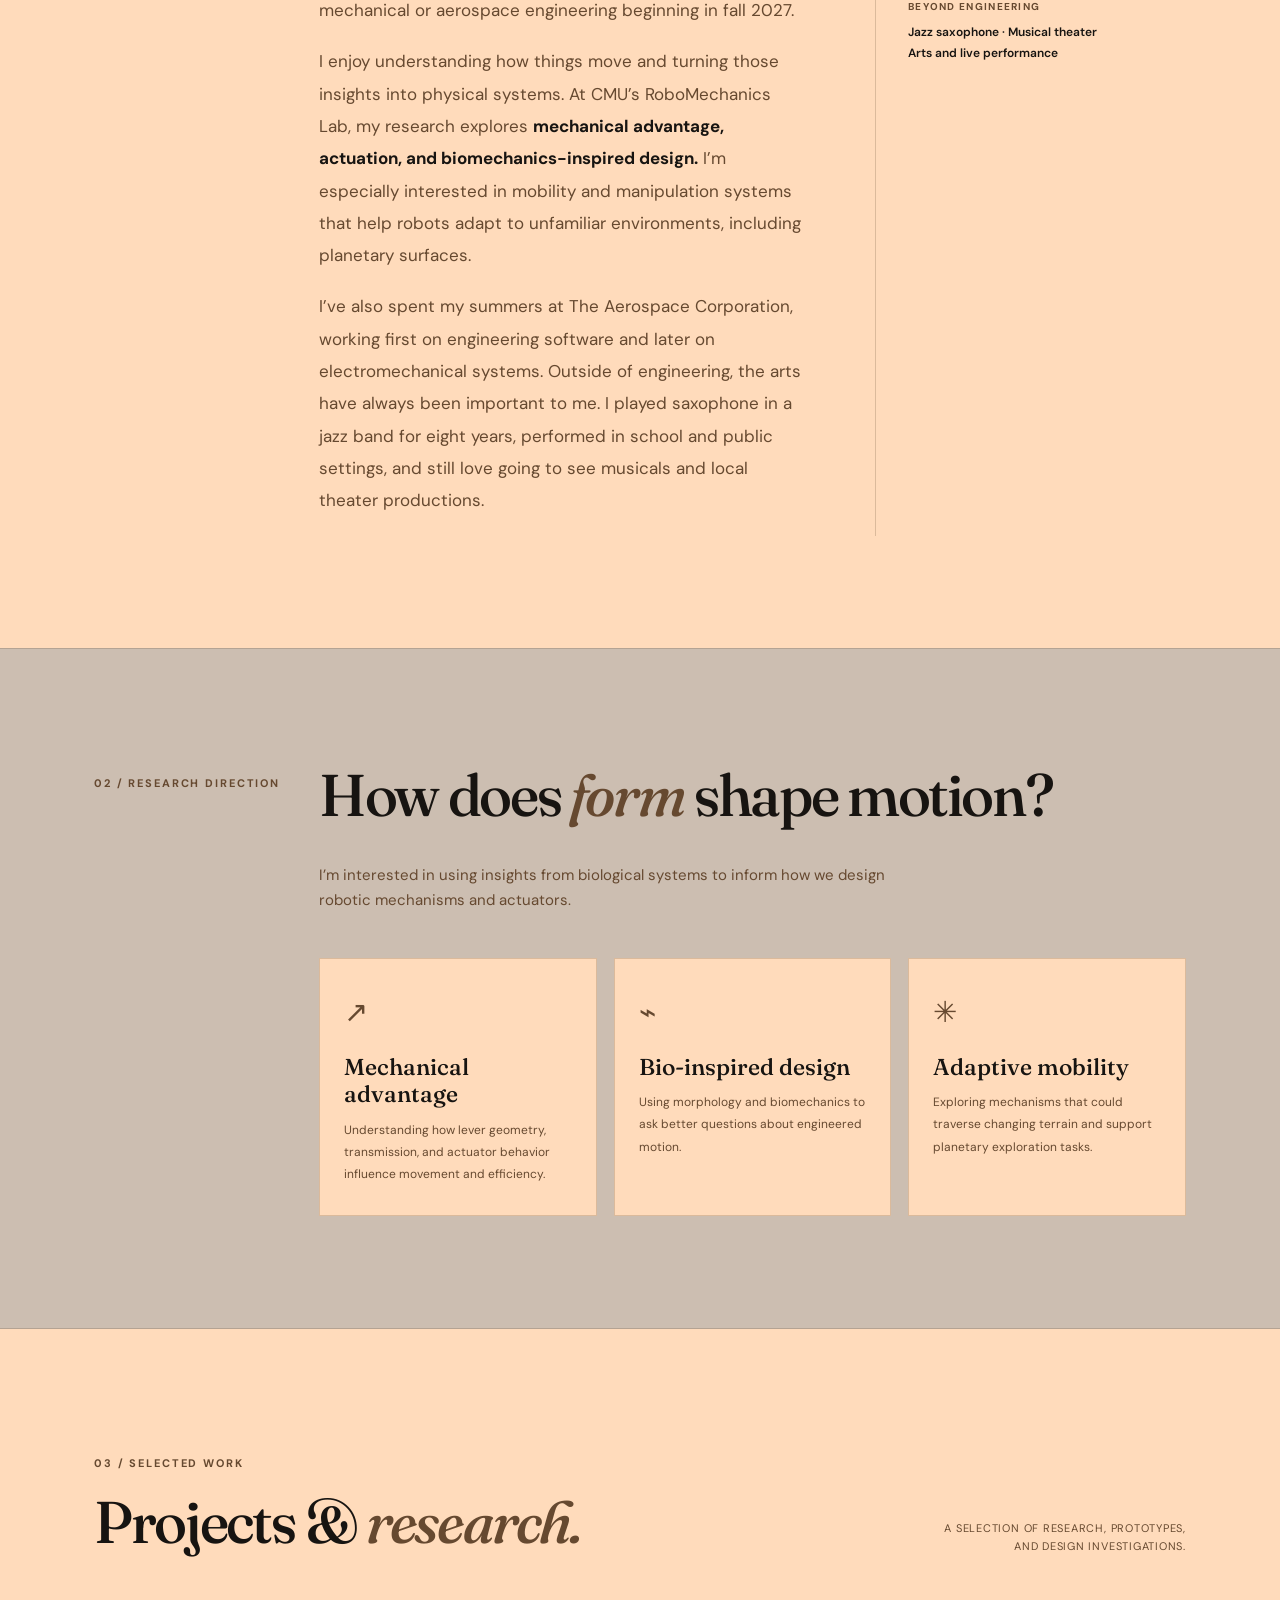
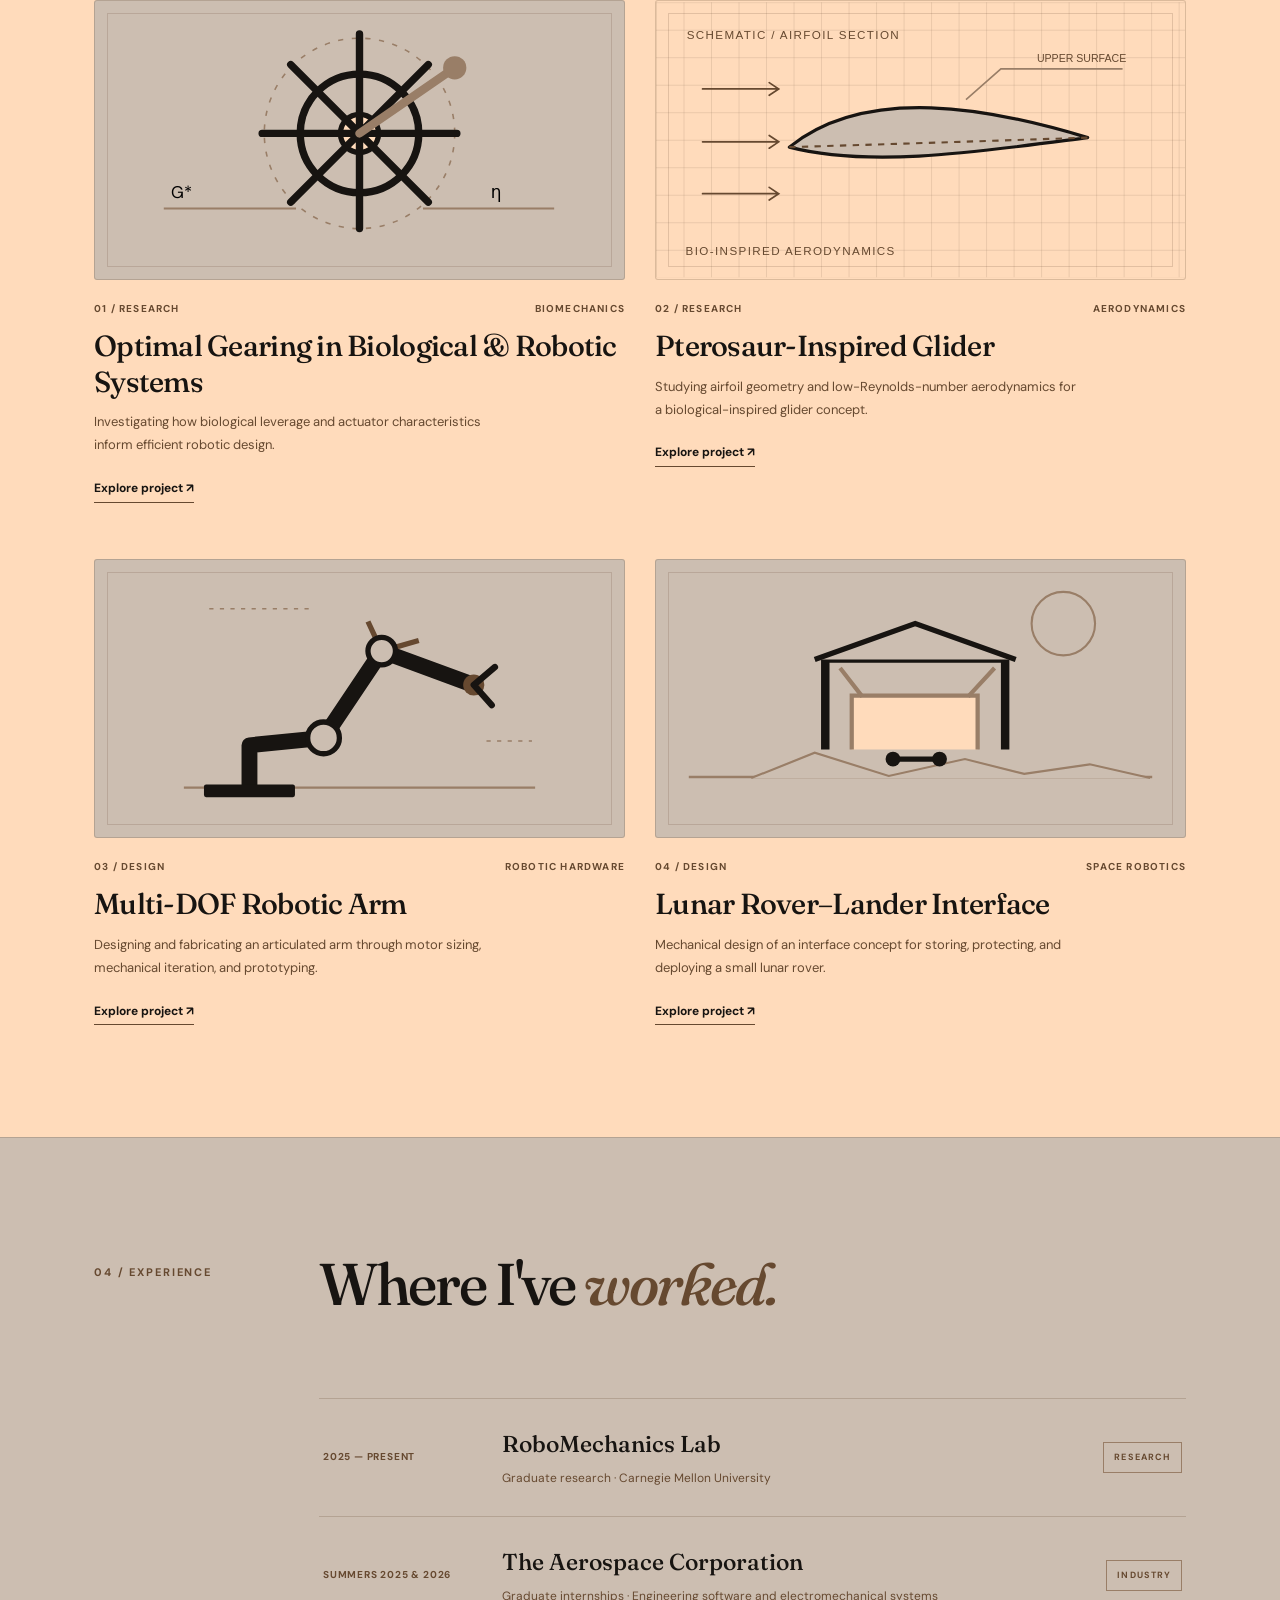
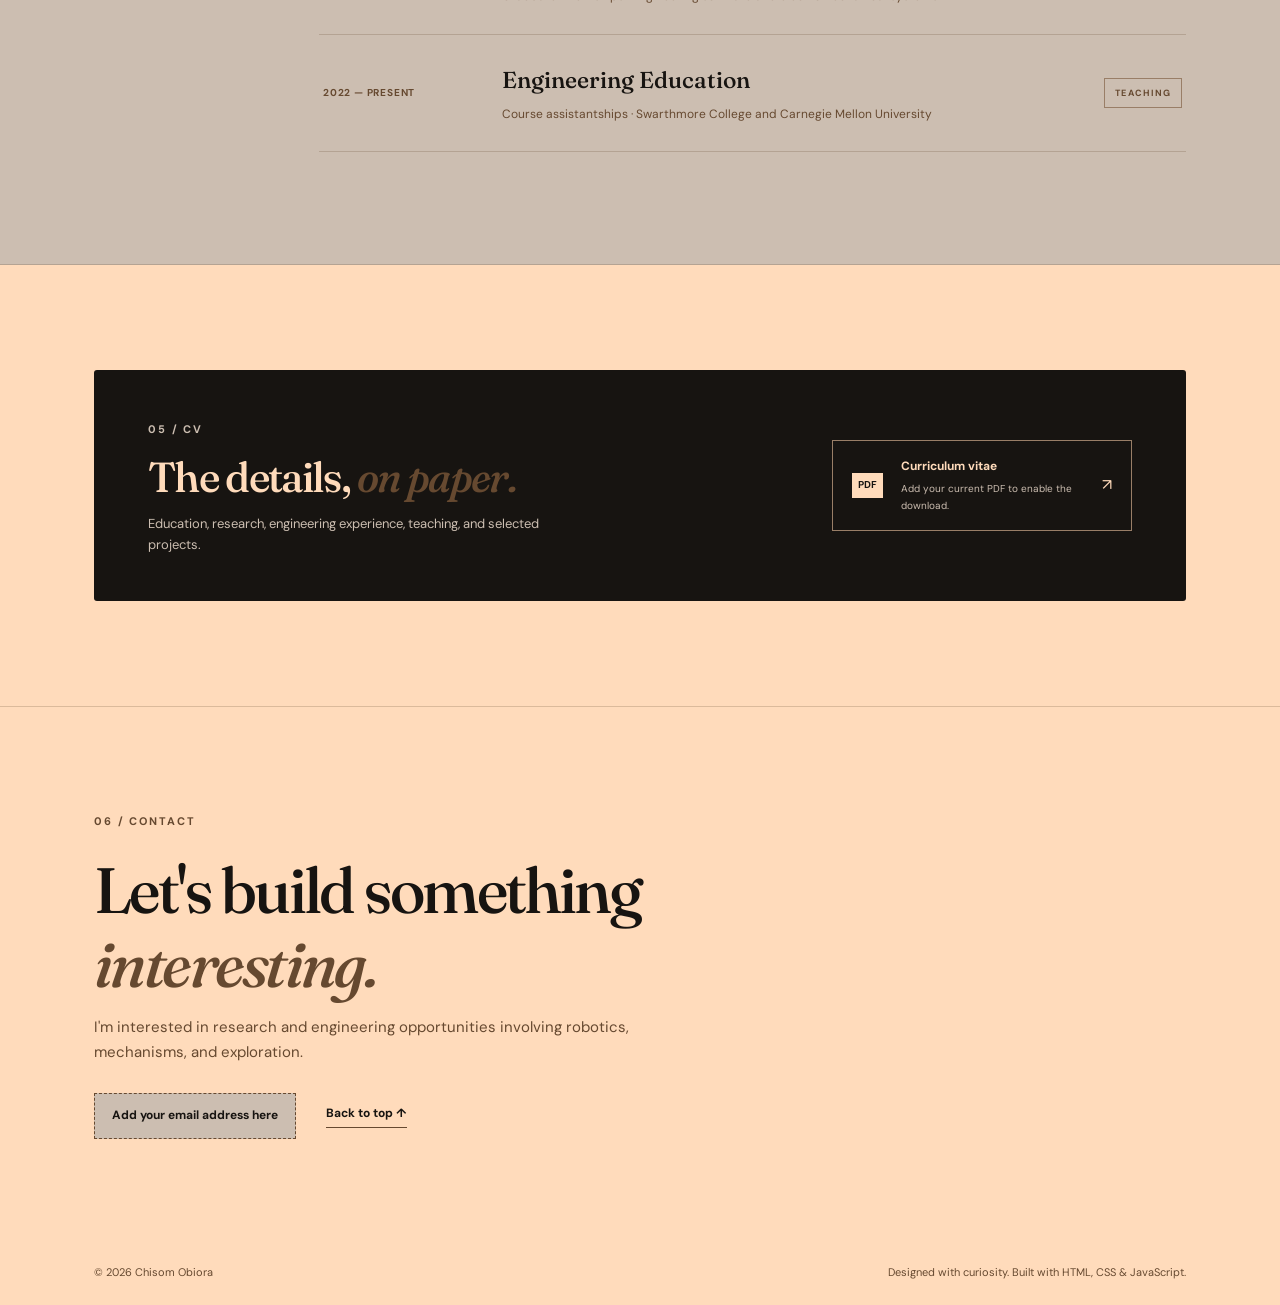
==== commit 71393fbb: "color changes" ====
--- a/index.html
+++ b/index.html
@@ -4,7 +4,7 @@
   <meta charset="utf-8">
   <meta name="viewport" content="width=device-width, initial-scale=1">
   <meta name="description" content="Chisom Obiora — mechanical engineering, robotic mechanisms, and planetary exploration.">
-  <meta name="theme-color" content="#f6f4ee">
+  <meta name="theme-color" content="#FFDBBB">
   <title>Chisom Obiora | Robotics & Mechanical Engineering</title>
   <link rel="icon" href="assets/favicon.svg" type="image/svg+xml">
   <link rel="stylesheet" href="styles.css">
@@ -37,36 +37,36 @@
       <div class="animation-card" id="animation-card">
         <div class="animation-topline"><div class="animation-kicker"><span class="mini-cross" aria-hidden="true">✳</span> A STUDY IN MOTION</div><div class="animation-controls"><button class="control-button" id="joints-toggle" type="button" aria-pressed="false">Show joints</button><button class="control-button" id="motion-toggle" type="button" aria-pressed="false"><span id="motion-icon" aria-hidden="true">Ⅱ</span> <span id="motion-label">Pause</span></button></div></div>
         <svg id="rover-scene" class="rover-scene" viewBox="0 0 920 360" role="img" aria-label="Original two-dimensional illustration of a four-legged exploration robot walking over a stylized terrain. Show joints reveals its mechanical pivots.">
-          <defs><pattern id="grid" width="30" height="30" patternUnits="userSpaceOnUse"><path d="M30 0H0V30" fill="none" stroke="#d9ded8" stroke-width="0.6" opacity=".65"/></pattern><pattern id="hatch" width="14" height="14" patternUnits="userSpaceOnUse"><path d="M-4 4L4 -4M0 14L14 0M10 18L18 10" stroke="#c7d9cd" stroke-width="1"/></pattern></defs>
+          <defs><pattern id="grid" width="30" height="30" patternUnits="userSpaceOnUse"><path d="M30 0H0V30" fill="none" stroke="var(--stone)" stroke-width="0.6" opacity=".65"/></pattern><pattern id="hatch" width="14" height="14" patternUnits="userSpaceOnUse"><path d="M-4 4L4 -4M0 14L14 0M10 18L18 10" stroke="var(--stone)" stroke-width="1"/></pattern></defs>
           <rect width="920" height="360" fill="url(#grid)" opacity=".7"/>
-          <g class="scene-marks" stroke="#78938a" stroke-width="1.1" fill="none" opacity=".6"><path d="M60 52h25m-12-12v25"/><circle cx="784" cy="58" r="17"/><path d="M770 58h28M784 44v28"/><path d="M80 132h35M97 114v36" opacity=".35"/><path d="M850 166h24"/></g>
-          <path d="M0 283 Q140 277 245 284 T475 282 T700 283 T920 282 L920 360H0Z" fill="#e4ebe2"/>
-          <path d="M0 283 Q140 277 245 284 T475 282 T700 283 T920 282" stroke="#789d8a" stroke-width="2.2" fill="none"/>
+          <g class="scene-marks" stroke="var(--taupe)" stroke-width="1.1" fill="none" opacity=".6"><path d="M60 52h25m-12-12v25"/><circle cx="784" cy="58" r="17"/><path d="M770 58h28M784 44v28"/><path d="M80 132h35M97 114v36" opacity=".35"/><path d="M850 166h24"/></g>
+          <path d="M0 283 Q140 277 245 284 T475 282 T700 283 T920 282 L920 360H0Z" fill="var(--stone)"/>
+          <path d="M0 283 Q140 277 245 284 T475 282 T700 283 T920 282" stroke="var(--taupe)" stroke-width="2.2" fill="none"/>
           <path d="M0 288H920V360H0Z" fill="url(#hatch)" opacity=".33"/>
-          <g opacity=".6" fill="none" stroke="#a1b9a8"><path d="M46 315h80m21 0h41m465 2h89m15 0h32"/><path d="M33 335h126m78 0h48m405 0h72"/></g>
+          <g opacity=".6" fill="none" stroke="var(--taupe)"><path d="M46 315h80m21 0h41m465 2h89m15 0h32"/><path d="M33 335h126m78 0h48m405 0h72"/></g>
           <g id="rover" transform="translate(452 0)">
-            <ellipse cx="0" cy="287" rx="139" ry="8" fill="#748b7d" opacity=".12"/>
+            <ellipse cx="0" cy="287" rx="139" ry="8" fill="var(--brown)" opacity=".12"/>
             <g id="far-legs" class="far-legs">
               <g id="leg-rear-far" class="leg leg-far"><path class="upper-link"/><path class="lower-link"/><path class="foot"/><circle class="knee-joint joint" r="5"/><circle class="hip-joint joint" r="5"/></g>
               <g id="leg-front-far" class="leg leg-far"><path class="upper-link"/><path class="lower-link"/><path class="foot"/><circle class="knee-joint joint" r="5"/><circle class="hip-joint joint" r="5"/></g>
             </g>
             <g class="robot-body">
-              <path d="M-104 141h208l-13 49h-182Z" fill="#f8f2e6" stroke="#243b41" stroke-width="4" stroke-linejoin="round"/>
-              <path d="M-92 151h184" stroke="#c18b6a" stroke-width="4" stroke-linecap="round"/>
-              <path d="M-75 165h50M-13 165h45" stroke="#7a958d" stroke-width="2.5" stroke-linecap="round" opacity=".75"/>
-              <rect x="-50" y="120" width="100" height="21" rx="5" fill="#263e46" stroke="#243b41" stroke-width="2"/>
-              <rect x="-30" y="125" width="18" height="10" rx="1.5" fill="#87b5ad"/><rect x="-7" y="125" width="18" height="10" rx="1.5" fill="#87b5ad"/><rect x="16" y="125" width="18" height="10" rx="1.5" fill="#87b5ad"/>
-              <path d="M35 119L51 92L74 92" fill="none" stroke="#243b41" stroke-width="3.5" stroke-linejoin="round"/>
-              <circle cx="74" cy="92" r="6" fill="#c16d49" stroke="#243b41" stroke-width="2"/><path d="M-67 140v-12h-16v12" fill="#c16d49" stroke="#243b41" stroke-width="2"/>
-              <circle cx="-82" cy="168" r="4" fill="#c16d49"/><circle cx="82" cy="168" r="4" fill="#c16d49"/>
-              <path d="M-102 177h204" stroke="#243b41" stroke-width="2.5"/>
+              <path d="M-104 141h208l-13 49h-182Z" fill="var(--peach)" stroke="var(--black)" stroke-width="4" stroke-linejoin="round"/>
+              <path d="M-92 151h184" stroke="var(--taupe)" stroke-width="4" stroke-linecap="round"/>
+              <path d="M-75 165h50M-13 165h45" stroke="var(--taupe)" stroke-width="2.5" stroke-linecap="round" opacity=".75"/>
+              <rect x="-50" y="120" width="100" height="21" rx="5" fill="var(--black)" stroke="var(--black)" stroke-width="2"/>
+              <rect x="-30" y="125" width="18" height="10" rx="1.5" fill="var(--taupe)"/><rect x="-7" y="125" width="18" height="10" rx="1.5" fill="var(--taupe)"/><rect x="16" y="125" width="18" height="10" rx="1.5" fill="var(--taupe)"/>
+              <path d="M35 119L51 92L74 92" fill="none" stroke="var(--black)" stroke-width="3.5" stroke-linejoin="round"/>
+              <circle cx="74" cy="92" r="6" fill="var(--brown)" stroke="var(--black)" stroke-width="2"/><path d="M-67 140v-12h-16v12" fill="var(--brown)" stroke="var(--black)" stroke-width="2"/>
+              <circle cx="-82" cy="168" r="4" fill="var(--brown)"/><circle cx="82" cy="168" r="4" fill="var(--brown)"/>
+              <path d="M-102 177h204" stroke="var(--black)" stroke-width="2.5"/>
             </g>
             <g id="near-legs" class="near-legs">
               <g id="leg-rear-near" class="leg leg-near"><path class="upper-link"/><path class="lower-link"/><path class="foot"/><circle class="knee-joint joint" r="5"/><circle class="hip-joint joint" r="5"/></g>
               <g id="leg-front-near" class="leg leg-near"><path class="upper-link"/><path class="lower-link"/><path class="foot"/><circle class="knee-joint joint" r="5"/><circle class="hip-joint joint" r="5"/></g>
             </g>
           </g>
-          <g class="scene-annotation"><path d="M690 116h72l34-30" stroke="#81978d" stroke-width="1" fill="none" stroke-dasharray="4 5"/><text x="698" y="109">EXPLORATION / 01</text><text x="53" y="347">MECHANISM STUDY — CONCEPT ILLUSTRATION</text><text x="864" y="347" text-anchor="end">NOT A PHYSICS SIMULATION</text></g>
+          <g class="scene-annotation"><path d="M690 116h72l34-30" stroke="var(--taupe)" stroke-width="1" fill="none" stroke-dasharray="4 5"/><text x="698" y="109">EXPLORATION / 01</text><text x="53" y="347">MECHANISM STUDY — CONCEPT ILLUSTRATION</text><text x="864" y="347" text-anchor="end">NOT A PHYSICS SIMULATION</text></g>
         </svg>
         <div class="animation-bottom"><p>An original, simplified walking mechanism. Toggle its joints to see the linkage structure.</p><span class="animation-index">FIG. 01 / THE WALKER</span></div>
       </div>
@@ -74,17 +74,29 @@
 
     <section class="section shell about-section" id="about" aria-labelledby="about-heading">
       <div class="section-heading"><span class="section-num">01 / ABOUT</span><h2 id="about-heading">Curiosity, built into <em>hardware.</em></h2></div>
-      <div class="about-grid"><div class="about-main"><p>I enjoy the whole path from understanding how something moves to making a physical system that can do it. My work sits at the intersection of <strong>robot mechanisms, actuation, biomechanics, and space robotics.</strong></p><p>At Carnegie Mellon, I study how mechanical advantage and morphology influence performance. I’m especially interested in designing mobility and manipulation systems for places where conventional robots struggle.</p></div><aside class="about-facts"><div><span>CURRENTLY</span><strong>M.S. Mechanical Engineering<br>Carnegie Mellon University</strong></div><div><span>INTERESTS</span><strong>Robotic mobility · Mechanism design<br>Actuation · Planetary exploration</strong></div><div><span>TOOLS</span><strong>Python · MATLAB · CAD · OpenSim</strong></div></aside></div>
+      <div class="about-grid"><div class="about-main">
+        <p>Originally from California, I moved to Pennsylvania to study engineering at Swarthmore College, where I earned a <strong>B.S. in Engineering with minors in Computer Science and Astronomy.</strong> I’m now pursuing an M.S. in Mechanical Engineering at Carnegie Mellon University, which I expect to complete in spring 2027. I plan to pursue a Ph.D. in mechanical or aerospace engineering beginning in fall 2027.</p>
+        <p>I enjoy understanding how things move and turning those insights into physical systems. At CMU’s RoboMechanics Lab, my research explores <strong>mechanical advantage, actuation, and biomechanics-inspired design.</strong> I’m especially interested in mobility and manipulation systems that help robots adapt to unfamiliar environments, including planetary surfaces.</p>
+        <p>I’ve also spent my summers at The Aerospace Corporation, working first on engineering software and later on electromechanical systems. Outside of engineering, the arts have always been important to me. I played saxophone in a jazz band for eight years, performed in school and public settings, and still love going to see musicals and local theater productions.</p>
+      </div><aside class="about-facts"><div><span>EDUCATION</span><strong>B.S. Engineering · Swarthmore College<br>M.S. Mechanical Engineering · CMU (expected 2027)</strong></div><div><span>RESEARCH INTERESTS</span><strong>Robotic mobility · Mechanism design<br>Actuation · Planetary exploration</strong></div><div><span>BEYOND ENGINEERING</span><strong>Jazz saxophone · Musical theater<br>Arts and live performance</strong></div></aside></div>
     </section>
 
     <section class="section research-wrap" id="research" aria-labelledby="research-heading"><div class="shell"><div class="section-heading compact"><span class="section-num">02 / RESEARCH DIRECTION</span><h2 id="research-heading">How does <em>form</em> shape motion?</h2><p class="section-intro">I’m interested in using insights from biological systems to inform how we design robotic mechanisms and actuators.</p></div><div class="research-pillars"><article><span class="pillar-icon" aria-hidden="true">↗</span><h3>Mechanical advantage</h3><p>Understanding how lever geometry, transmission, and actuator behavior influence movement and efficiency.</p></article><article><span class="pillar-icon" aria-hidden="true">⌁</span><h3>Bio-inspired design</h3><p>Using morphology and biomechanics to ask better questions about engineered motion.</p></article><article><span class="pillar-icon" aria-hidden="true">✳</span><h3>Adaptive mobility</h3><p>Exploring mechanisms that could traverse changing terrain and support planetary exploration tasks.</p></article></div></div></section>
 
     <section class="section shell projects-section" id="projects" aria-labelledby="projects-heading"><div class="section-heading projects-heading"><div><span class="section-num">03 / SELECTED WORK</span><h2 id="projects-heading">Projects & <em>research.</em></h2></div><span class="section-side-note">A selection of research, prototypes,<br>and design investigations.</span></div>
       <div class="project-grid">
-        <a class="project-card" href="projects/optimal-gearing.html"><div class="project-art art-gearing"><svg viewBox="0 0 500 260" aria-hidden="true"><circle cx="250" cy="124" r="90" fill="none" stroke="#7d9c94" stroke-width="1.5" stroke-dasharray="5 8"/><circle cx="250" cy="124" r="56" fill="none" stroke="#25444a" stroke-width="7"/><circle cx="250" cy="124" r="18" fill="#f5f0e5" stroke="#25444a" stroke-width="5"/><path d="M250 30V214M158 124h184M185 59l130 130m0-130L185 189" stroke="#25444a" stroke-width="7" stroke-linecap="round"/><path d="M250 124L340 62" stroke="#bd7959" stroke-width="8" stroke-linecap="round"/><circle cx="340" cy="62" r="11" fill="#bd7959"/><path d="M65 195h125M310 195h124" stroke="#7d9c94" stroke-width="2"/><text x="72" y="185">G*</text><text x="374" y="185">η</text></svg></div><div class="project-meta"><span>01 / RESEARCH</span><span>BIOMECHANICS</span></div><h3>Optimal Gearing in Biological & Robotic Systems</h3><p>Investigating how biological leverage and actuator characteristics inform efficient robotic design.</p><span class="project-action">Explore project <span aria-hidden="true">↗</span></span></a>
-        <a class="project-card" href="projects/pterosaur-glider.html"><div class="project-art art-glider"><svg viewBox="0 0 500 260" aria-hidden="true"><path d="M30 193C100 181 151 169 211 163S361 134 470 89" fill="none" stroke="#a6b5aa" stroke-width="1.4" stroke-dasharray="5 8"/><path d="M53 174Q190 60 257 118Q355 97 448 170L288 139L252 150L206 142Z" fill="#eadcc9" stroke="#304c50" stroke-width="3" stroke-linejoin="round"/><path d="M53 174Q190 60 257 118Q355 97 448 170" fill="none" stroke="#be7554" stroke-width="4"/><path d="M252 150L250 189" stroke="#304c50" stroke-width="3"/><circle cx="250" cy="189" r="4" fill="#304c50"/><path d="M59 219h95m220-169h65" stroke="#71938c" stroke-width="2"/><text x="64" y="210">CL / CD</text></svg></div><div class="project-meta"><span>02 / RESEARCH</span><span>AERODYNAMICS</span></div><h3>Pterosaur-Inspired Glider</h3><p>Studying airfoil geometry and low-Reynolds-number aerodynamics for a biological-inspired glider concept.</p><span class="project-action">Explore project <span aria-hidden="true">↗</span></span></a>
-        <a class="project-card" href="projects/robotic-arm.html"><div class="project-art art-arm"><svg viewBox="0 0 500 260" aria-hidden="true"><path d="M84 214h332" stroke="#a1b6aa" stroke-width="2"/><path d="M146 215v-41l70-7 55-82 87 32" fill="none" stroke="#2c4e50" stroke-width="15" stroke-linejoin="round" stroke-linecap="round"/><path d="M271 85l-13-28m13 28l35-10" stroke="#b97553" stroke-width="5"/><circle cx="216" cy="167" r="15" fill="#efe8d9" stroke="#2c4e50" stroke-width="5"/><circle cx="271" cy="85" r="13" fill="#efe8d9" stroke="#2c4e50" stroke-width="5"/><circle cx="358" cy="117" r="10" fill="#b97553"/><path d="M358 117l20-17m-20 17l17 19" stroke="#2c4e50" stroke-width="6" stroke-linecap="round"/><rect x="103" y="211" width="86" height="12" rx="2" fill="#2c4e50"/><path d="M108 45h95m167 125h43" stroke="#a1b6aa" stroke-width="1.5" stroke-dasharray="4 6"/></svg></div><div class="project-meta"><span>03 / DESIGN</span><span>ROBOTIC HARDWARE</span></div><h3>Multi-DOF Robotic Arm</h3><p>Designing and fabricating an articulated arm through motor sizing, mechanical iteration, and prototyping.</p><span class="project-action">Explore project <span aria-hidden="true">↗</span></span></a>
-        <a class="project-card" href="projects/moonranger-interface.html"><div class="project-art art-space"><svg viewBox="0 0 500 260" aria-hidden="true"><circle cx="385" cy="59" r="30" fill="none" stroke="#b1bcae" stroke-width="2"/><path d="M31 204h438" stroke="#789c91" stroke-width="2.5"/><path d="M90 205l60-24 70 22 72-16 56 14 62-9 57 13" fill="#dfebe2" stroke="#789c91" stroke-width="2"/><path d="M160 178V92h170v86" fill="none" stroke="#314c52" stroke-width="8" stroke-linejoin="round"/><path d="M150 93l95-34 95 34" fill="#d2e1d8" stroke="#314c52" stroke-width="5"/><path d="M185 178v-51h119v51" fill="#f8f4ea" stroke="#b87d60" stroke-width="4"/><path d="M195 128l-21-27M295 128l25-27" stroke="#b87d60" stroke-width="4"/><path d="M224 187h44" stroke="#314c52" stroke-width="5" stroke-linecap="round"/><circle cx="224" cy="187" r="7" fill="#314c52"/><circle cx="268" cy="187" r="7" fill="#314c52"/></svg></div><div class="project-meta"><span>04 / DESIGN</span><span>SPACE ROBOTICS</span></div><h3>Lunar Rover–Lander Interface</h3><p>Mechanical design of an interface concept for storing, protecting, and deploying a small lunar rover.</p><span class="project-action">Explore project <span aria-hidden="true">↗</span></span></a>
+        <a class="project-card" href="projects/optimal-gearing.html"><div class="project-art art-gearing" data-photo="assets/projects/gearing-cover.jpg" data-photo-alt="Research visualization of mechanical advantage and optimal gearing" data-photo-fit="contain"><svg viewBox="0 0 500 260" aria-hidden="true"><circle cx="250" cy="124" r="90" fill="none" stroke="var(--taupe)" stroke-width="1.5" stroke-dasharray="5 8"/><circle cx="250" cy="124" r="56" fill="none" stroke="var(--black)" stroke-width="7"/><circle cx="250" cy="124" r="18" fill="var(--peach)" stroke="var(--black)" stroke-width="5"/><path d="M250 30V214M158 124h184M185 59l130 130m0-130L185 189" stroke="var(--black)" stroke-width="7" stroke-linecap="round"/><path d="M250 124L340 62" stroke="var(--taupe)" stroke-width="8" stroke-linecap="round"/><circle cx="340" cy="62" r="11" fill="var(--taupe)"/><path d="M65 195h125M310 195h124" stroke="var(--taupe)" stroke-width="2"/><text x="72" y="185">G*</text><text x="374" y="185">η</text></svg></div><div class="project-meta"><span>01 / RESEARCH</span><span>BIOMECHANICS</span></div><h3>Optimal Gearing in Biological & Robotic Systems</h3><p>Investigating how biological leverage and actuator characteristics inform efficient robotic design.</p><span class="project-action">Explore project <span aria-hidden="true">↗</span></span></a>
+        <a class="project-card" href="projects/pterosaur-glider.html"><div class="project-art art-glider" data-photo="assets/projects/pterosaur-cover.jpg" data-photo-alt="Pterosaur-inspired glider research, airfoil analysis, or project image" data-photo-fit="contain"><svg viewBox="0 0 500 260" aria-hidden="true">
+  <defs><pattern id="airfoil-grid" width="26" height="26" patternUnits="userSpaceOnUse"><path d="M26 0H0V26" fill="none" stroke="var(--taupe)" stroke-width="0.7" opacity="0.55"/></pattern></defs>
+  <rect width="500" height="260" fill="url(#airfoil-grid)" />
+  <g stroke="var(--brown)" stroke-width="1.6" fill="none" stroke-linecap="round"><path d="M44 82h72m-9-6 9 6-9 6M44 132h72m-9-6 9 6-9 6M44 181h72m-9-6 9 6-9 6"/></g>
+  <path d="M126 137 C199 78 316 100 408 128 C308 141 203 157 126 137Z" fill="var(--stone)" stroke="var(--black)" stroke-width="3" stroke-linejoin="round"/>
+  <path d="M126 137 Q261 133 408 128" fill="none" stroke="var(--brown)" stroke-width="2" stroke-dasharray="6 6"/>
+  <g fill="var(--brown)" font-family="sans-serif" font-size="11" letter-spacing="1.3"><text x="29" y="35">SCHEMATIC / AIRFOIL SECTION</text><text x="28" y="239">BIO-INSPIRED AERODYNAMICS</text></g>
+  <path d="M293 92L326 63H441" fill="none" stroke="var(--taupe)" stroke-width="1.5"/><text x="360" y="57" fill="var(--brown)" font-family="sans-serif" font-size="10">UPPER SURFACE</text>
+</svg></div><div class="project-meta"><span>02 / RESEARCH</span><span>AERODYNAMICS</span></div><h3>Pterosaur-Inspired Glider</h3><p>Studying airfoil geometry and low-Reynolds-number aerodynamics for a biological-inspired glider concept.</p><span class="project-action">Explore project <span aria-hidden="true">↗</span></span></a>
+        <a class="project-card" href="projects/robotic-arm.html"><div class="project-art art-arm" data-photo="assets/projects/robotic-arm-cover.jpg" data-photo-alt="Robotic arm prototype or CAD image" data-photo-fit="cover"><svg viewBox="0 0 500 260" aria-hidden="true"><path d="M84 214h332" stroke="var(--taupe)" stroke-width="2"/><path d="M146 215v-41l70-7 55-82 87 32" fill="none" stroke="var(--black)" stroke-width="15" stroke-linejoin="round" stroke-linecap="round"/><path d="M271 85l-13-28m13 28l35-10" stroke="var(--brown)" stroke-width="5"/><circle cx="216" cy="167" r="15" fill="var(--stone)" stroke="var(--black)" stroke-width="5"/><circle cx="271" cy="85" r="13" fill="var(--stone)" stroke="var(--black)" stroke-width="5"/><circle cx="358" cy="117" r="10" fill="var(--brown)"/><path d="M358 117l20-17m-20 17l17 19" stroke="var(--black)" stroke-width="6" stroke-linecap="round"/><rect x="103" y="211" width="86" height="12" rx="2" fill="var(--black)"/><path d="M108 45h95m167 125h43" stroke="var(--taupe)" stroke-width="1.5" stroke-dasharray="4 6"/></svg></div><div class="project-meta"><span>03 / DESIGN</span><span>ROBOTIC HARDWARE</span></div><h3>Multi-DOF Robotic Arm</h3><p>Designing and fabricating an articulated arm through motor sizing, mechanical iteration, and prototyping.</p><span class="project-action">Explore project <span aria-hidden="true">↗</span></span></a>
+        <a class="project-card" href="projects/moonranger-interface.html"><div class="project-art art-space" data-photo="assets/projects/moonranger-cover.jpg" data-photo-alt="MoonRanger lander interface CAD assembly or project image" data-photo-fit="contain"><svg viewBox="0 0 500 260" aria-hidden="true"><circle cx="385" cy="59" r="30" fill="none" stroke="var(--taupe)" stroke-width="2"/><path d="M31 204h438" stroke="var(--taupe)" stroke-width="2.5"/><path d="M90 205l60-24 70 22 72-16 56 14 62-9 57 13" fill="var(--stone)" stroke="var(--taupe)" stroke-width="2"/><path d="M160 178V92h170v86" fill="none" stroke="var(--black)" stroke-width="8" stroke-linejoin="round"/><path d="M150 93l95-34 95 34" fill="var(--stone)" stroke="var(--black)" stroke-width="5"/><path d="M185 178v-51h119v51" fill="var(--peach)" stroke="var(--taupe)" stroke-width="4"/><path d="M195 128l-21-27M295 128l25-27" stroke="var(--taupe)" stroke-width="4"/><path d="M224 187h44" stroke="var(--black)" stroke-width="5" stroke-linecap="round"/><circle cx="224" cy="187" r="7" fill="var(--black)"/><circle cx="268" cy="187" r="7" fill="var(--black)"/></svg></div><div class="project-meta"><span>04 / DESIGN</span><span>SPACE ROBOTICS</span></div><h3>Lunar Rover–Lander Interface</h3><p>Mechanical design of an interface concept for storing, protecting, and deploying a small lunar rover.</p><span class="project-action">Explore project <span aria-hidden="true">↗</span></span></a>
       </div>
     </section>
 
--- a/styles.css
+++ b/styles.css
@@ -1,16 +1,102 @@
 @import url('https://fonts.googleapis.com/css2?family=DM+Sans:wght@400;500;600;700&family=Fraunces:opsz,wght,SOFT,WONK@9..144,500,0,0;9..144,600,0,0&display=swap');
-:root{--bg:#f6f4ee;--ink:#1f3539;--muted:#657478;--line:#d9ded7;--accent:#b76949;--green:#6c8b7e;--soft:#e7ece4;--card:#fffefa;--shadow:0 18px 50px rgba(31,53,57,.055)}
-*{box-sizing:border-box}html{scroll-behavior:smooth;scroll-padding-top:95px}body{margin:0;background:var(--bg);color:var(--ink);font-family:'DM Sans',system-ui,-apple-system,sans-serif;line-height:1.65;-webkit-font-smoothing:antialiased}a{color:inherit;text-decoration:none}button{font:inherit}a:focus-visible,button:focus-visible{outline:3px solid var(--accent);outline-offset:4px}::selection{background:#dfbcaa;color:#25393e}.shell{max-width:1160px;margin-inline:auto;padding-inline:34px}.skip-link{position:absolute;top:-60px;left:20px;z-index:20;background:var(--ink);color:white;padding:10px 16px}.skip-link:focus{top:10px}
-.site-header{position:sticky;top:0;z-index:10;background:rgba(246,244,238,.95);backdrop-filter:blur(16px);border-bottom:1px solid rgba(31,53,57,.08)}.nav-row{min-height:79px;display:flex;align-items:center;justify-content:space-between;gap:22px}.wordmark{display:flex;align-items:center;gap:13px;font-size:11px;letter-spacing:.17em;font-weight:700;white-space:nowrap}.wordmark-mark{font-family:'Fraunces',Georgia,serif;font-size:25px;letter-spacing:-.08em}.mark-dot{color:var(--accent)}.primary-nav{display:flex;align-items:center;gap:30px;font-size:12px;font-weight:600}.primary-nav>a{transition:color .2s}.primary-nav>a:hover{color:var(--accent)}.primary-nav .nav-contact{padding:9px 15px;border:1px solid var(--ink);border-radius:3px}.nav-toggle{display:none}
-.hero{padding-top:98px;padding-bottom:45px;position:relative}.hero-copy{max-width:775px}.eyebrow,.section-num,.animation-kicker,.animation-index{font-size:11px;font-weight:700;letter-spacing:.17em}.eyebrow{display:flex;gap:12px;align-items:center;text-transform:uppercase;color:#53796c}.status-dot{display:inline-block;background:#8da997;width:7px;height:7px;border-radius:50%;box-shadow:0 0 0 4px #e4eae2}.slash{color:#b6bdb5}.hero h1{font-family:'Fraunces',Georgia,serif;font-size:clamp(54px,6.7vw,97px);font-weight:500;line-height:1.05;letter-spacing:-.055em;margin:24px 0}.hero h1 em,.section h2 em,.contact-section h2 em{color:var(--accent);font-style:italic;font-weight:500}.hero-description{max-width:635px;color:#576b6b;font-size:17px;line-height:1.85;margin:0 0 30px}.hero-actions{display:flex;align-items:center;gap:30px}.button{display:inline-flex;align-items:center;justify-content:center;gap:22px;font-size:12px;font-weight:700;border-radius:3px;padding:14px 18px}.button-primary{background:var(--ink);color:white;transition:background .2s,transform .2s}.button-primary:hover{background:#365a60;transform:translateY(-2px)}.text-link{font-size:12px;font-weight:700;border-bottom:1px solid #a8b9ad;padding:8px 0}.hero-side-note{position:absolute;right:36px;bottom:53px;display:flex;align-items:center;gap:12px;color:#83908b;text-transform:uppercase;font-size:9px;letter-spacing:.12em;line-height:1.8}.side-line{height:35px;width:1px;background:#a7b4ab}
-.animation-card{background:#fdfcf7;border:1px solid #d7ded5;box-shadow:var(--shadow);border-radius:5px;overflow:hidden}.animation-topline{display:flex;justify-content:space-between;align-items:center;gap:12px;padding:17px 24px;border-bottom:1px solid #dce2da}.animation-kicker{color:#5b796e}.mini-cross{font-size:15px;margin-right:8px;color:var(--accent)}.animation-controls{display:flex;gap:8px}.control-button{background:transparent;border:1px solid #cfdad1;color:#36534d;padding:7px 12px;border-radius:3px;font-size:11px;font-weight:700;cursor:pointer;transition:background .2s}.control-button:hover,.control-button[aria-pressed='true']{background:#e3ebe2}.rover-scene{display:block;width:100%;height:auto;max-height:420px}.animation-bottom{border-top:1px solid #dce2da;padding:12px 24px;display:flex;align-items:center;justify-content:space-between;gap:12px}.animation-bottom p{margin:0;color:#77867e;font-size:11px}.animation-index{color:#9aa79d;white-space:nowrap;font-size:10px}.scene-annotation{font-size:10px;letter-spacing:.13em;fill:#849a90;font-family:'DM Sans',system-ui,sans-serif}.leg .upper-link,.leg .lower-link{fill:none;stroke-linecap:round;stroke-linejoin:round;stroke-width:9}.leg-near .upper-link{stroke:#304c52}.leg-near .lower-link{stroke:#b77858}.leg-far{opacity:.52}.leg-far .upper-link{stroke:#5a797a}.leg-far .lower-link{stroke:#8b9b8e}.leg .foot{fill:none;stroke:#2f5154;stroke-width:7;stroke-linecap:round}.leg-far .foot{stroke:#55716e}.joint{fill:#f6f4ee;stroke:#be7554;stroke-width:3;opacity:0;transition:opacity .2s}.animation-card.show-joints .joint{opacity:1}
-.section{padding-top:112px;padding-bottom:112px}.section-heading{display:grid;grid-template-columns:190px 1fr;gap:35px;margin-bottom:45px;align-items:start}.section-num{color:#a36f55;white-space:nowrap;padding-top:13px}.section h2,.contact-section h2{font-family:'Fraunces',Georgia,serif;font-size:clamp(40px,4.6vw,61px);line-height:1.15;font-weight:500;letter-spacing:-.04em;margin:0}.about-grid{display:grid;grid-template-columns:1.25fr .8fr;gap:70px;padding-left:225px}.about-main{font-size:17px;line-height:1.9;color:#4d6264}.about-main p{margin:0 0 19px}.about-main strong{font-weight:700;color:var(--ink)}.about-facts{border-left:1px solid var(--line);padding-left:32px;display:flex;flex-direction:column;gap:23px}.about-facts div{display:flex;flex-direction:column;gap:6px}.about-facts span{font-size:10px;letter-spacing:.13em;font-weight:700;color:#a37359}.about-facts strong{font-size:12px;line-height:1.8;font-weight:600}
-.research-wrap{background:#e8ede6;border-top:1px solid #d9e2d8;border-bottom:1px solid #d9e2d8}.section-heading.compact{grid-template-columns:190px 1fr;grid-template-rows:auto auto}.section-heading.compact h2{grid-column:2}.section-intro{grid-column:2;max-width:600px;margin:0;color:#617470;font-size:15px}.research-pillars{display:grid;grid-template-columns:repeat(3,1fr);gap:17px;margin-left:225px}.research-pillars article{padding:30px 24px;background:#f7f8f3;border:1px solid #d7dfd5;min-height:244px}.pillar-icon{font-size:29px;color:var(--accent);font-family:Georgia,serif}.research-pillars h3{font-family:'Fraunces',Georgia,serif;font-size:23px;font-weight:500;line-height:1.2;margin:17px 0 10px}.research-pillars p{font-size:12px;line-height:1.85;color:#667773;margin:0}
-.projects-heading{grid-template-columns:1fr auto;align-items:end}.projects-heading .section-num{display:block;margin-bottom:15px}.section-side-note{font-size:11px;text-transform:uppercase;letter-spacing:.07em;color:#84928b;text-align:right}.project-grid{display:grid;grid-template-columns:repeat(2,minmax(0,1fr));column-gap:30px;row-gap:56px}.project-card{display:block;transition:transform .2s}.project-card:hover{transform:translateY(-3px)}.project-art{height:auto;aspect-ratio:1.9;background:#e6ede7;border:1px solid #d4dfd4;overflow:hidden;display:flex;align-items:center;justify-content:center;border-radius:3px;position:relative}.project-art:after{content:'';position:absolute;inset:12px;border:1px solid rgba(53,85,80,.1);pointer-events:none}.project-art svg{width:100%;height:100%}.art-glider{background:#f1e9dc}.art-arm{background:#edf0e9}.art-space{background:#dfe9e5}.project-meta{display:flex;justify-content:space-between;gap:10px;color:#9b7867;font-size:10px;letter-spacing:.12em;font-weight:700;margin-top:21px}.project-card h3{font-family:'Fraunces',Georgia,serif;font-weight:500;font-size:29px;line-height:1.22;letter-spacing:-.025em;margin:11px 0}.project-card p{font-size:13px;line-height:1.8;color:#60706d;max-width:425px;margin:0 0 17px}.project-action{display:inline-block;font-size:12px;font-weight:700;border-bottom:1px solid #bac8be;padding-bottom:3px}
-.experience-wrap{background:#f0f0e9;border-top:1px solid var(--line);border-bottom:1px solid var(--line)}.experience-list{margin-left:225px;border-top:1px solid #cfd9d1}.experience-row{display:grid;grid-template-columns:155px 1fr auto;gap:24px;align-items:center;padding:27px 4px;border-bottom:1px solid #cfd9d1}.experience-date{font-size:10px;letter-spacing:.08em;font-weight:700;color:#8f7565}.experience-row h3{margin:0;font-family:'Fraunces',Georgia,serif;font-size:23px;font-weight:500}.experience-row p{margin:5px 0 0;color:#647573;font-size:12px}.experience-tag{border:1px solid #c9d4c9;padding:7px 10px;font-size:9px;letter-spacing:.12em;font-weight:700;color:#74877c}
-.cv-section{padding-top:105px;padding-bottom:105px}.cv-panel{background:var(--ink);color:#f7f3e9;padding:45px 54px;display:flex;justify-content:space-between;align-items:center;gap:25px;border-radius:3px}.cv-panel .section-num{color:#d3a084}.cv-panel h2{margin-top:11px;font-size:42px}.cv-panel p{max-width:440px;color:#c0ceca;font-size:13px;margin:12px 0 0}.cv-placeholder{display:flex;align-items:center;gap:18px;padding:16px 19px;border:1px solid #6d8686;min-width:250px;max-width:300px}.cv-badge{font-size:10px;background:#c68b69;color:#1f3539;padding:4px 6px;font-weight:700}.cv-placeholder strong{display:block;font-size:12px}.cv-placeholder div span{display:block;color:#a9beba;font-size:10px;margin-top:4px}.contact-section{background:#e5ede5;padding:100px 0;border-top:1px solid #d2ded4}.contact-inner>h2{font-size:clamp(40px,5vw,68px);margin-top:20px;max-width:710px}.contact-inner>p{max-width:550px;color:#657872;font-size:15px}.contact-actions{display:flex;gap:30px;align-items:center;margin-top:28px;font-size:12px;font-weight:700}.contact-placeholder{padding:12px 17px;background:#f6f6ee;border:1px dashed #8ca198;color:#637770}.contact-actions a{border-bottom:1px solid #8ca198;padding-bottom:3px}.footer{display:flex;justify-content:space-between;gap:20px;padding-top:24px;padding-bottom:24px;color:#81908a;font-size:11px}
+/* ================================================================
+   CHANGE YOUR WEBSITE COLORS HERE — these five values control the
+   entire website, including the robot drawing and project sketches.
+   Palette: peach / stone / taupe / brown / almost black
+   ================================================================ */
+:root {
+  --peach: #FFDBBB;
+  --stone: #CCBEB1;
+  --taupe: #997E67;
+  --brown: #664930;
+  --black: #171411;
+
+  /* Semantic roles — normally leave these alone. */
+  --bg: var(--peach);
+  --ink: var(--black);
+  --muted: var(--brown);
+  --line: color-mix(in srgb, var(--brown) 23%, transparent);
+  --accent: var(--brown);
+  --green: var(--taupe);
+  --soft: var(--stone);
+  --card: var(--peach);
+  --shadow: 0 18px 50px color-mix(in srgb, var(--black) 10%, transparent);
+}
+
+*{box-sizing:border-box}html{scroll-behavior:smooth;scroll-padding-top:95px}body{margin:0;background:var(--bg);color:var(--ink);font-family:'DM Sans',system-ui,-apple-system,sans-serif;line-height:1.65;-webkit-font-smoothing:antialiased}a{color:inherit;text-decoration:none}button{font:inherit}a:focus-visible,button:focus-visible{outline:3px solid var(--accent);outline-offset:4px}::selection{background:var(--taupe);color:var(--black)}.shell{max-width:1160px;margin-inline:auto;padding-inline:34px}.skip-link{position:absolute;top:-60px;left:20px;z-index:20;background:var(--ink);color:var(--peach);padding:10px 16px}.skip-link:focus{top:10px}
+.site-header{position:sticky;top:0;z-index:10;background:color-mix(in srgb, var(--peach) 95%, transparent);backdrop-filter:blur(16px);border-bottom:1px solid color-mix(in srgb, var(--black) 10%, transparent)}.nav-row{min-height:79px;display:flex;align-items:center;justify-content:space-between;gap:22px}.wordmark{display:flex;align-items:center;gap:13px;font-size:11px;letter-spacing:.17em;font-weight:700;white-space:nowrap}.wordmark-mark{font-family:'Fraunces',Georgia,serif;font-size:25px;letter-spacing:-.08em}.mark-dot{color:var(--accent)}.primary-nav{display:flex;align-items:center;gap:30px;font-size:12px;font-weight:600}.primary-nav>a{transition:color .2s}.primary-nav>a:hover{color:var(--accent)}.primary-nav .nav-contact{padding:9px 15px;border:1px solid var(--ink);border-radius:3px}.nav-toggle{display:none}
+.hero{padding-top:98px;padding-bottom:45px;position:relative}.hero-copy{max-width:775px}.eyebrow,.section-num,.animation-kicker,.animation-index{font-size:11px;font-weight:700;letter-spacing:.17em}.eyebrow{display:flex;gap:12px;align-items:center;text-transform:uppercase;color:var(--brown)}.status-dot{display:inline-block;background:var(--taupe);width:7px;height:7px;border-radius:50%;box-shadow:0 0 0 4px var(--stone)}.slash{color:var(--taupe)}.hero h1{font-family:'Fraunces',Georgia,serif;font-size:clamp(54px,6.7vw,97px);font-weight:500;line-height:1.05;letter-spacing:-.055em;margin:24px 0}.hero h1 em,.section h2 em,.contact-section h2 em{color:var(--accent);font-style:italic;font-weight:500}.hero-description{max-width:635px;color:var(--brown);font-size:17px;line-height:1.85;margin:0 0 30px}.hero-actions{display:flex;align-items:center;gap:30px}.button{display:inline-flex;align-items:center;justify-content:center;gap:22px;font-size:12px;font-weight:700;border-radius:3px;padding:14px 18px}.button-primary{background:var(--ink);color:var(--peach);transition:background .2s,transform .2s}.button-primary:hover{background:var(--brown);transform:translateY(-2px)}.text-link{font-size:12px;font-weight:700;border-bottom:1px solid var(--taupe);padding:8px 0}.hero-side-note{position:absolute;right:36px;bottom:53px;display:flex;align-items:center;gap:12px;color:var(--taupe);text-transform:uppercase;font-size:9px;letter-spacing:.12em;line-height:1.8}.side-line{height:35px;width:1px;background:var(--taupe)}
+.animation-card{background:var(--peach);border:1px solid var(--stone);box-shadow:var(--shadow);border-radius:5px;overflow:hidden}.animation-topline{display:flex;justify-content:space-between;align-items:center;gap:12px;padding:17px 24px;border-bottom:1px solid var(--stone)}.animation-kicker{color:var(--brown)}.mini-cross{font-size:15px;margin-right:8px;color:var(--accent)}.animation-controls{display:flex;gap:8px}.control-button{background:transparent;border:1px solid var(--stone);color:var(--black);padding:7px 12px;border-radius:3px;font-size:11px;font-weight:700;cursor:pointer;transition:background .2s}.control-button:hover,.control-button[aria-pressed='true']{background:var(--stone)}.rover-scene{display:block;width:100%;height:auto;max-height:420px}.animation-bottom{border-top:1px solid var(--stone);padding:12px 24px;display:flex;align-items:center;justify-content:space-between;gap:12px}.animation-bottom p{margin:0;color:var(--brown);font-size:11px}.animation-index{color:var(--taupe);white-space:nowrap;font-size:10px}.scene-annotation{font-size:10px;letter-spacing:.13em;fill:var(--taupe);font-family:'DM Sans',system-ui,sans-serif}.leg .upper-link,.leg .lower-link{fill:none;stroke-linecap:round;stroke-linejoin:round;stroke-width:9}.leg-near .upper-link{stroke:var(--black)}.leg-near .lower-link{stroke:var(--brown)}.leg-far{opacity:.52}.leg-far .upper-link{stroke:var(--brown)}.leg-far .lower-link{stroke:var(--taupe)}.leg .foot{fill:none;stroke:var(--black);stroke-width:7;stroke-linecap:round}.leg-far .foot{stroke:var(--brown)}.joint{fill:var(--peach);stroke:var(--brown);stroke-width:3;opacity:0;transition:opacity .2s}.animation-card.show-joints .joint{opacity:1}
+.section{padding-top:112px;padding-bottom:112px}.section-heading{display:grid;grid-template-columns:190px 1fr;gap:35px;margin-bottom:45px;align-items:start}.section-num{color:var(--brown);white-space:nowrap;padding-top:13px}.section h2,.contact-section h2{font-family:'Fraunces',Georgia,serif;font-size:clamp(40px,4.6vw,61px);line-height:1.15;font-weight:500;letter-spacing:-.04em;margin:0}.about-grid{display:grid;grid-template-columns:1.25fr .8fr;gap:70px;padding-left:225px}.about-main{font-size:17px;line-height:1.9;color:var(--brown)}.about-main p{margin:0 0 19px}.about-main strong{font-weight:700;color:var(--ink)}.about-facts{border-left:1px solid var(--line);padding-left:32px;display:flex;flex-direction:column;gap:23px}.about-facts div{display:flex;flex-direction:column;gap:6px}.about-facts span{font-size:10px;letter-spacing:.13em;font-weight:700;color:var(--brown)}.about-facts strong{font-size:12px;line-height:1.8;font-weight:600}
+.research-wrap{background:var(--stone);border-top:1px solid var(--stone);border-bottom:1px solid var(--stone)}.section-heading.compact{grid-template-columns:190px 1fr;grid-template-rows:auto auto}.section-heading.compact h2{grid-column:2}.section-intro{grid-column:2;max-width:600px;margin:0;color:var(--brown);font-size:15px}.research-pillars{display:grid;grid-template-columns:repeat(3,1fr);gap:17px;margin-left:225px}.research-pillars article{padding:30px 24px;background:var(--peach);border:1px solid var(--stone);min-height:244px}.pillar-icon{font-size:29px;color:var(--accent);font-family:Georgia,serif}.research-pillars h3{font-family:'Fraunces',Georgia,serif;font-size:23px;font-weight:500;line-height:1.2;margin:17px 0 10px}.research-pillars p{font-size:12px;line-height:1.85;color:var(--brown);margin:0}
+.projects-heading{grid-template-columns:1fr auto;align-items:end}.projects-heading .section-num{display:block;margin-bottom:15px}.section-side-note{font-size:11px;text-transform:uppercase;letter-spacing:.07em;color:var(--taupe);text-align:right}.project-grid{display:grid;grid-template-columns:repeat(2,minmax(0,1fr));column-gap:30px;row-gap:56px}.project-card{display:block;transition:transform .2s}.project-card:hover{transform:translateY(-3px)}.project-art{height:auto;aspect-ratio:1.9;background:var(--stone);border:1px solid var(--stone);overflow:hidden;display:flex;align-items:center;justify-content:center;border-radius:3px;position:relative}.project-art:after{content:'';position:absolute;inset:12px;border:1px solid color-mix(in srgb, var(--brown) 15%, transparent);pointer-events:none}.project-art svg{width:100%;height:100%}.art-glider{background:var(--stone)}.art-arm{background:var(--stone)}.art-space{background:var(--stone)}.project-meta{display:flex;justify-content:space-between;gap:10px;color:var(--brown);font-size:10px;letter-spacing:.12em;font-weight:700;margin-top:21px}.project-card h3{font-family:'Fraunces',Georgia,serif;font-weight:500;font-size:29px;line-height:1.22;letter-spacing:-.025em;margin:11px 0}.project-card p{font-size:13px;line-height:1.8;color:var(--brown);max-width:425px;margin:0 0 17px}.project-action{display:inline-block;font-size:12px;font-weight:700;border-bottom:1px solid var(--taupe);padding-bottom:3px}
+.experience-wrap{background:var(--stone);border-top:1px solid var(--line);border-bottom:1px solid var(--line)}.experience-list{margin-left:225px;border-top:1px solid var(--stone)}.experience-row{display:grid;grid-template-columns:155px 1fr auto;gap:24px;align-items:center;padding:27px 4px;border-bottom:1px solid var(--stone)}.experience-date{font-size:10px;letter-spacing:.08em;font-weight:700;color:var(--brown)}.experience-row h3{margin:0;font-family:'Fraunces',Georgia,serif;font-size:23px;font-weight:500}.experience-row p{margin:5px 0 0;color:var(--brown);font-size:12px}.experience-tag{border:1px solid var(--taupe);padding:7px 10px;font-size:9px;letter-spacing:.12em;font-weight:700;color:var(--brown)}
+.cv-section{padding-top:105px;padding-bottom:105px}.cv-panel{background:var(--ink);color:var(--peach);padding:45px 54px;display:flex;justify-content:space-between;align-items:center;gap:25px;border-radius:3px}.cv-panel .section-num{color:var(--taupe)}.cv-panel h2{margin-top:11px;font-size:42px}.cv-panel p{max-width:440px;color:var(--taupe);font-size:13px;margin:12px 0 0}.cv-placeholder{display:flex;align-items:center;gap:18px;padding:16px 19px;border:1px solid var(--brown);min-width:250px;max-width:300px}.cv-badge{font-size:10px;background:var(--taupe);color:var(--black);padding:4px 6px;font-weight:700}.cv-placeholder strong{display:block;font-size:12px}.cv-placeholder div span{display:block;color:var(--taupe);font-size:10px;margin-top:4px}.contact-section{background:var(--stone);padding:100px 0;border-top:1px solid var(--stone)}.contact-inner>h2{font-size:clamp(40px,5vw,68px);margin-top:20px;max-width:710px}.contact-inner>p{max-width:550px;color:var(--brown);font-size:15px}.contact-actions{display:flex;gap:30px;align-items:center;margin-top:28px;font-size:12px;font-weight:700}.contact-placeholder{padding:12px 17px;background:var(--peach);border:1px dashed var(--taupe);color:var(--brown)}.contact-actions a{border-bottom:1px solid var(--taupe);padding-bottom:3px}.footer{display:flex;justify-content:space-between;gap:20px;padding-top:24px;padding-bottom:24px;color:var(--taupe);font-size:11px}
 /* Inner project pages */
-.subpage-hero{padding-top:68px;padding-bottom:58px}.back-link{font-size:12px;font-weight:700;border-bottom:1px solid #a9b7ad;padding-bottom:3px}.subpage-hero .section-num{display:block;margin-top:60px}.subpage-hero h1{font-family:'Fraunces',Georgia,serif;font-size:clamp(46px,6vw,80px);font-weight:500;line-height:1.1;letter-spacing:-.045em;max-width:860px;margin:13px 0 21px}.subpage-hero h1 em{font-weight:500;color:var(--accent)}.subpage-summary{font-size:17px;line-height:1.85;color:#647470;max-width:760px}.detail-tags{display:flex;flex-wrap:wrap;gap:8px;margin-top:24px}.detail-tags span{border:1px solid #c7d2c9;padding:6px 11px;color:#527064;font-size:10px;letter-spacing:.08em;text-transform:uppercase}.detail-banner{background:#e5ebe4;border:1px solid #d1ddd0;padding:56px;min-height:260px;display:flex;align-items:center;justify-content:center;gap:30px}.detail-banner strong{font-family:'Fraunces',Georgia,serif;font-size:clamp(38px,5vw,64px);font-weight:500;line-height:1.1;max-width:740px;text-align:center;letter-spacing:-.03em}.detail-banner em{color:var(--accent)}.detail-content{display:grid;grid-template-columns:180px 1fr;gap:50px;padding-top:70px;padding-bottom:90px}.detail-content aside{font-size:10px;font-weight:700;color:#a5765a;letter-spacing:.16em}.detail-article{max-width:770px}.detail-article h2{font-family:'Fraunces',Georgia,serif;font-size:30px;font-weight:500;margin:0 0 10px}.detail-article p{color:#536967;font-size:15px;line-height:1.9;margin:0 0 27px}.detail-article ul{margin:0 0 30px;padding-left:22px;color:#536967;font-size:15px;line-height:1.9}.image-placeholders{display:grid;grid-template-columns:1fr 1fr;gap:15px;margin:24px 0 42px}.image-placeholder{min-height:175px;border:1px dashed #b0c3b7;background:#edf0e9;color:#83998b;display:flex;align-items:center;justify-content:center;text-align:center;padding:24px;font-size:12px}.detail-note{background:#efe8db;padding:17px 22px;font-size:12px;line-height:1.8;color:#786956;margin-bottom:28px}.next-projects{padding-bottom:95px}.next-projects a{border-bottom:1px solid #a7b5ad;font-size:13px;font-weight:700}
+.subpage-hero{padding-top:68px;padding-bottom:58px}.back-link{font-size:12px;font-weight:700;border-bottom:1px solid var(--taupe);padding-bottom:3px}.subpage-hero .section-num{display:block;margin-top:60px}.subpage-hero h1{font-family:'Fraunces',Georgia,serif;font-size:clamp(46px,6vw,80px);font-weight:500;line-height:1.1;letter-spacing:-.045em;max-width:860px;margin:13px 0 21px}.subpage-hero h1 em{font-weight:500;color:var(--accent)}.subpage-summary{font-size:17px;line-height:1.85;color:var(--brown);max-width:760px}.detail-tags{display:flex;flex-wrap:wrap;gap:8px;margin-top:24px}.detail-tags span{border:1px solid var(--taupe);padding:6px 11px;color:var(--brown);font-size:10px;letter-spacing:.08em;text-transform:uppercase}.detail-banner{background:var(--stone);border:1px solid var(--stone);padding:56px;min-height:260px;display:flex;align-items:center;justify-content:center;gap:30px}.detail-banner strong{font-family:'Fraunces',Georgia,serif;font-size:clamp(38px,5vw,64px);font-weight:500;line-height:1.1;max-width:740px;text-align:center;letter-spacing:-.03em}.detail-banner em{color:var(--accent)}.detail-content{display:grid;grid-template-columns:180px 1fr;gap:50px;padding-top:70px;padding-bottom:90px}.detail-content aside{font-size:10px;font-weight:700;color:var(--brown);letter-spacing:.16em}.detail-article{max-width:770px}.detail-article h2{font-family:'Fraunces',Georgia,serif;font-size:30px;font-weight:500;margin:0 0 10px}.detail-article p{color:var(--brown);font-size:15px;line-height:1.9;margin:0 0 27px}.detail-article ul{margin:0 0 30px;padding-left:22px;color:var(--brown);font-size:15px;line-height:1.9}.image-placeholders{display:grid;grid-template-columns:1fr 1fr;gap:15px;margin:24px 0 42px}.image-placeholder{min-height:175px;border:1px dashed var(--taupe);background:var(--stone);color:var(--taupe);display:flex;align-items:center;justify-content:center;text-align:center;padding:24px;font-size:12px}.detail-note{background:var(--stone);padding:17px 22px;font-size:12px;line-height:1.8;color:var(--brown);margin-bottom:28px}.next-projects{padding-bottom:95px}.next-projects a{border-bottom:1px solid var(--taupe);font-size:13px;font-weight:700}
 @media(max-width:1050px){.hero-side-note{display:none}.about-grid,.research-pillars,.experience-list{margin-left:0;padding-left:0}.about-grid{gap:40px}.section-heading,.section-heading.compact{grid-template-columns:150px 1fr}.shell{padding-inline:26px}}
 @media(max-width:760px){.shell{padding-inline:19px}.nav-row{min-height:70px}.wordmark-label{font-size:10px}.nav-toggle{display:flex;width:36px;height:34px;border:1px solid var(--line);border-radius:3px;background:transparent;flex-direction:column;gap:5px;align-items:center;justify-content:center}.nav-toggle span{display:block;width:16px;height:2px;background:var(--ink)}.primary-nav{display:none;position:absolute;top:69px;left:0;right:0;background:var(--bg);border-bottom:1px solid var(--line);padding:18px 20px 25px;flex-direction:column;align-items:stretch;gap:17px}.primary-nav.open{display:flex}.primary-nav .nav-contact{align-self:flex-start}.hero{padding-top:61px;padding-bottom:38px}.hero h1{font-size:clamp(48px,11.5vw,71px)}.hero-description{font-size:15px}.hero-actions{gap:21px}.animation-topline{padding:12px 12px;flex-wrap:wrap}.animation-bottom{padding:11px 12px}.animation-index{display:none}.animation-kicker{font-size:9px}.control-button{font-size:10px;padding:6px 9px}.section{padding-top:75px;padding-bottom:75px}.section-heading,.section-heading.compact,.projects-heading{display:block;margin-bottom:29px}.section-num{display:block;padding:0;margin-bottom:15px}.section h2{font-size:clamp(38px,9vw,50px)}.section-intro{margin-top:17px}.about-grid{display:block}.about-main{font-size:15px}.about-facts{margin-top:28px;display:grid;grid-template-columns:1fr 1fr;gap:22px;padding-left:23px}.research-pillars{grid-template-columns:1fr;gap:11px}.research-pillars article{min-height:0;padding:23px}.project-grid{grid-template-columns:1fr;row-gap:40px}.project-card h3{font-size:27px}.section-side-note{display:none}.experience-row{grid-template-columns:1fr auto;gap:10px}.experience-date{grid-column:1/-1}.experience-row h3{font-size:21px}.cv-panel{padding:28px;display:block}.cv-panel h2{font-size:36px}.cv-placeholder{margin-top:23px}.contact-section{padding:65px 0}.footer{display:block}.footer span{display:block;margin:7px 0}.subpage-hero{padding-top:40px}.subpage-hero .section-num{margin-top:45px}.detail-banner{padding:33px 18px;min-height:205px}.detail-content{display:block;padding-top:45px;padding-bottom:50px}.detail-content aside{margin-bottom:25px}.image-placeholders{grid-template-columns:1fr}.contact-actions{flex-direction:column;align-items:flex-start;gap:18px}}
 @media(prefers-reduced-motion:reduce){html{scroll-behavior:auto}*,*:before,*:after{animation-duration:.01ms!important;animation-iteration-count:1!important;transition-duration:.01ms!important}}
+
+/* Real project images — optional drop-in replacements for starter drawings.
+   The JS adds has-photo only after a real file loads successfully. */
+.project-art .uploaded-photo { display:none; width:100%; height:100%; object-fit:cover; object-position:center; }
+.project-art .uploaded-photo.fit-contain { object-fit:contain; padding:12px; }
+.project-art.has-photo > svg { display:none; }
+.project-art.has-photo .uploaded-photo { display:block; }
+.project-figure { margin:0; min-width:0; }
+.project-figure .image-placeholder { min-height:190px; height:100%; }
+.project-figure .uploaded-photo { display:none; width:100%; height:225px; object-fit:cover; border:1px solid var(--line); background:var(--stone); border-radius:3px; }
+.project-figure .uploaded-photo.fit-contain { object-fit:contain; padding:10px; }
+.project-figure.has-photo .image-placeholder { display:none; }
+.project-figure.has-photo .uploaded-photo { display:block; }
+.project-figure figcaption { display:none; font-size:12px; line-height:1.6; color:var(--brown); padding:9px 2px 0; }
+.project-figure.has-photo figcaption { display:block; }
+
+/* ================================================================
+   Warm palette placement. To try another palette, edit ONLY the five
+   color values inside :root at the top of this file.
+   ================================================================ */
+::selection { background:var(--brown); color:var(--peach); }
+.site-header { background:color-mix(in srgb, var(--peach) 96%, transparent); border-color:var(--line); }
+.hero-description,.about-main,.section-intro,.research-pillars p,
+.project-card p,.experience-row p,.contact-inner>p,.subpage-summary,
+.detail-article p,.detail-article ul { color:var(--brown); }
+.eyebrow,.animation-kicker,.section-num,.animation-index,
+.section-side-note,.about-facts span,.project-meta,.experience-date,
+.experience-tag,.detail-content aside,.detail-tags span { color:var(--brown); }
+.hero-side-note,.animation-bottom p,.footer,.project-figure figcaption,
+.scene-annotation { color:var(--brown); fill:var(--brown); }
+.animation-card,.research-pillars article { background:var(--peach); border-color:var(--line); }
+.animation-topline,.animation-bottom { border-color:var(--line); }
+.control-button { color:var(--black); border-color:var(--taupe); }
+.control-button:hover,.control-button[aria-pressed='true'] { background:var(--stone); }
+.status-dot { background:var(--brown); box-shadow:0 0 0 4px var(--stone); }
+.research-wrap,.experience-wrap { background:var(--stone); border-color:var(--line); }
+.research-pillars article { background:var(--peach); }
+.project-art { background:var(--stone); border-color:var(--line); }
+.project-art.art-glider { background:var(--peach); }
+.project-art.art-arm,.project-art.art-space { background:var(--stone); }
+.project-art:after { border-color:color-mix(in srgb, var(--brown) 19%, transparent); }
+.experience-list,.experience-row { border-color:var(--line); }
+.experience-tag,.detail-tags span { border-color:var(--taupe); }
+.cv-panel { background:var(--black); color:var(--peach); }
+.cv-panel .section-num,.cv-panel p,.cv-placeholder div span { color:var(--stone); }
+.cv-placeholder { border-color:var(--taupe); }
+.cv-badge { background:var(--peach); color:var(--black); }
+.contact-section { background:var(--peach); border-color:var(--line); }
+.contact-placeholder { background:var(--stone); border-color:var(--brown); color:var(--black); }
+.detail-banner { background:var(--stone); border-color:var(--line); }
+.image-placeholder { background:var(--stone); border-color:var(--taupe); color:var(--brown); }
+.detail-note { background:var(--stone); color:var(--black); }
+.project-figure .uploaded-photo { background:var(--stone); }
+.text-link,.project-action,.contact-actions a,.back-link,.next-projects a { border-color:var(--brown); }
+.button-primary:hover { background:var(--brown); }
+.scene-annotation path { stroke:var(--brown); }
+.leg-near .upper-link { stroke:var(--black); }
+.leg-near .lower-link { stroke:var(--brown); }
+.leg-far .upper-link { stroke:var(--brown); }
+.leg-far .lower-link { stroke:var(--taupe); }
+.leg .foot { stroke:var(--black); }
+.leg-far .foot { stroke:var(--brown); }
+.joint { fill:var(--peach); stroke:var(--brown); }
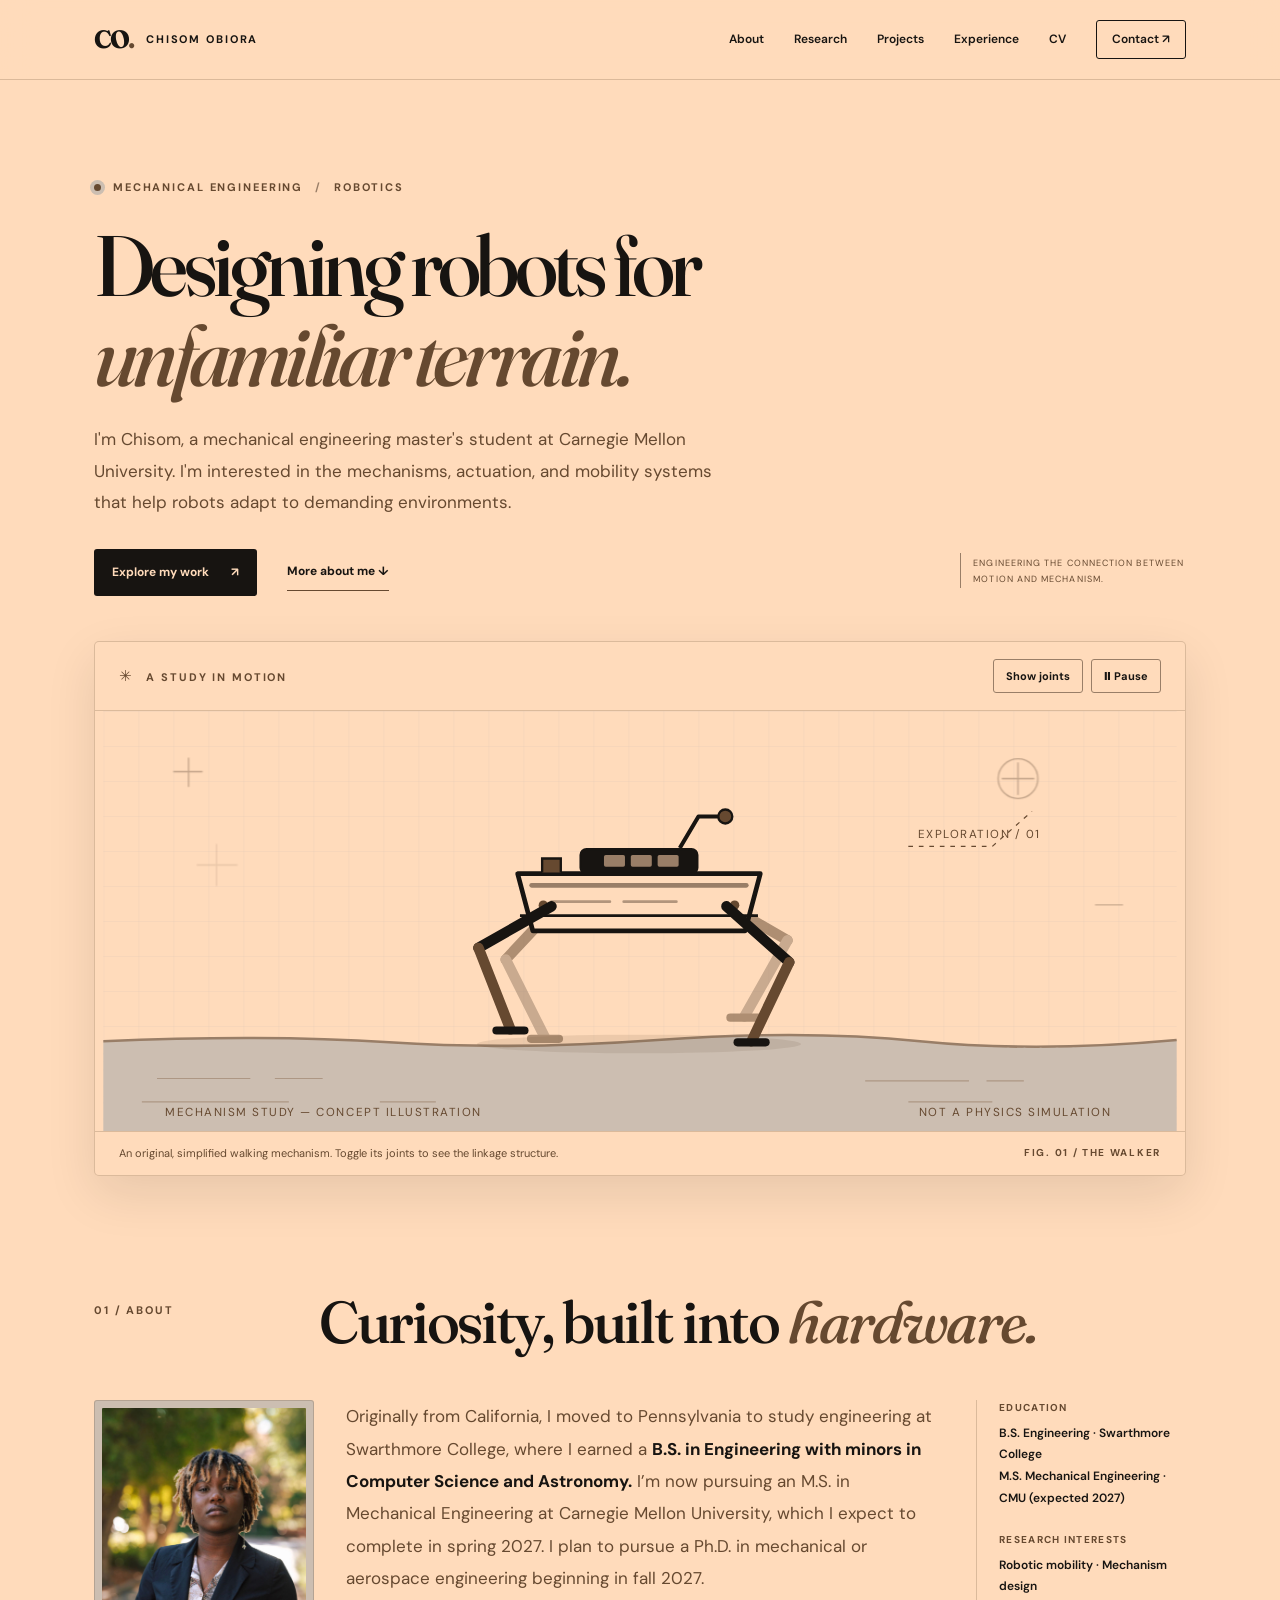
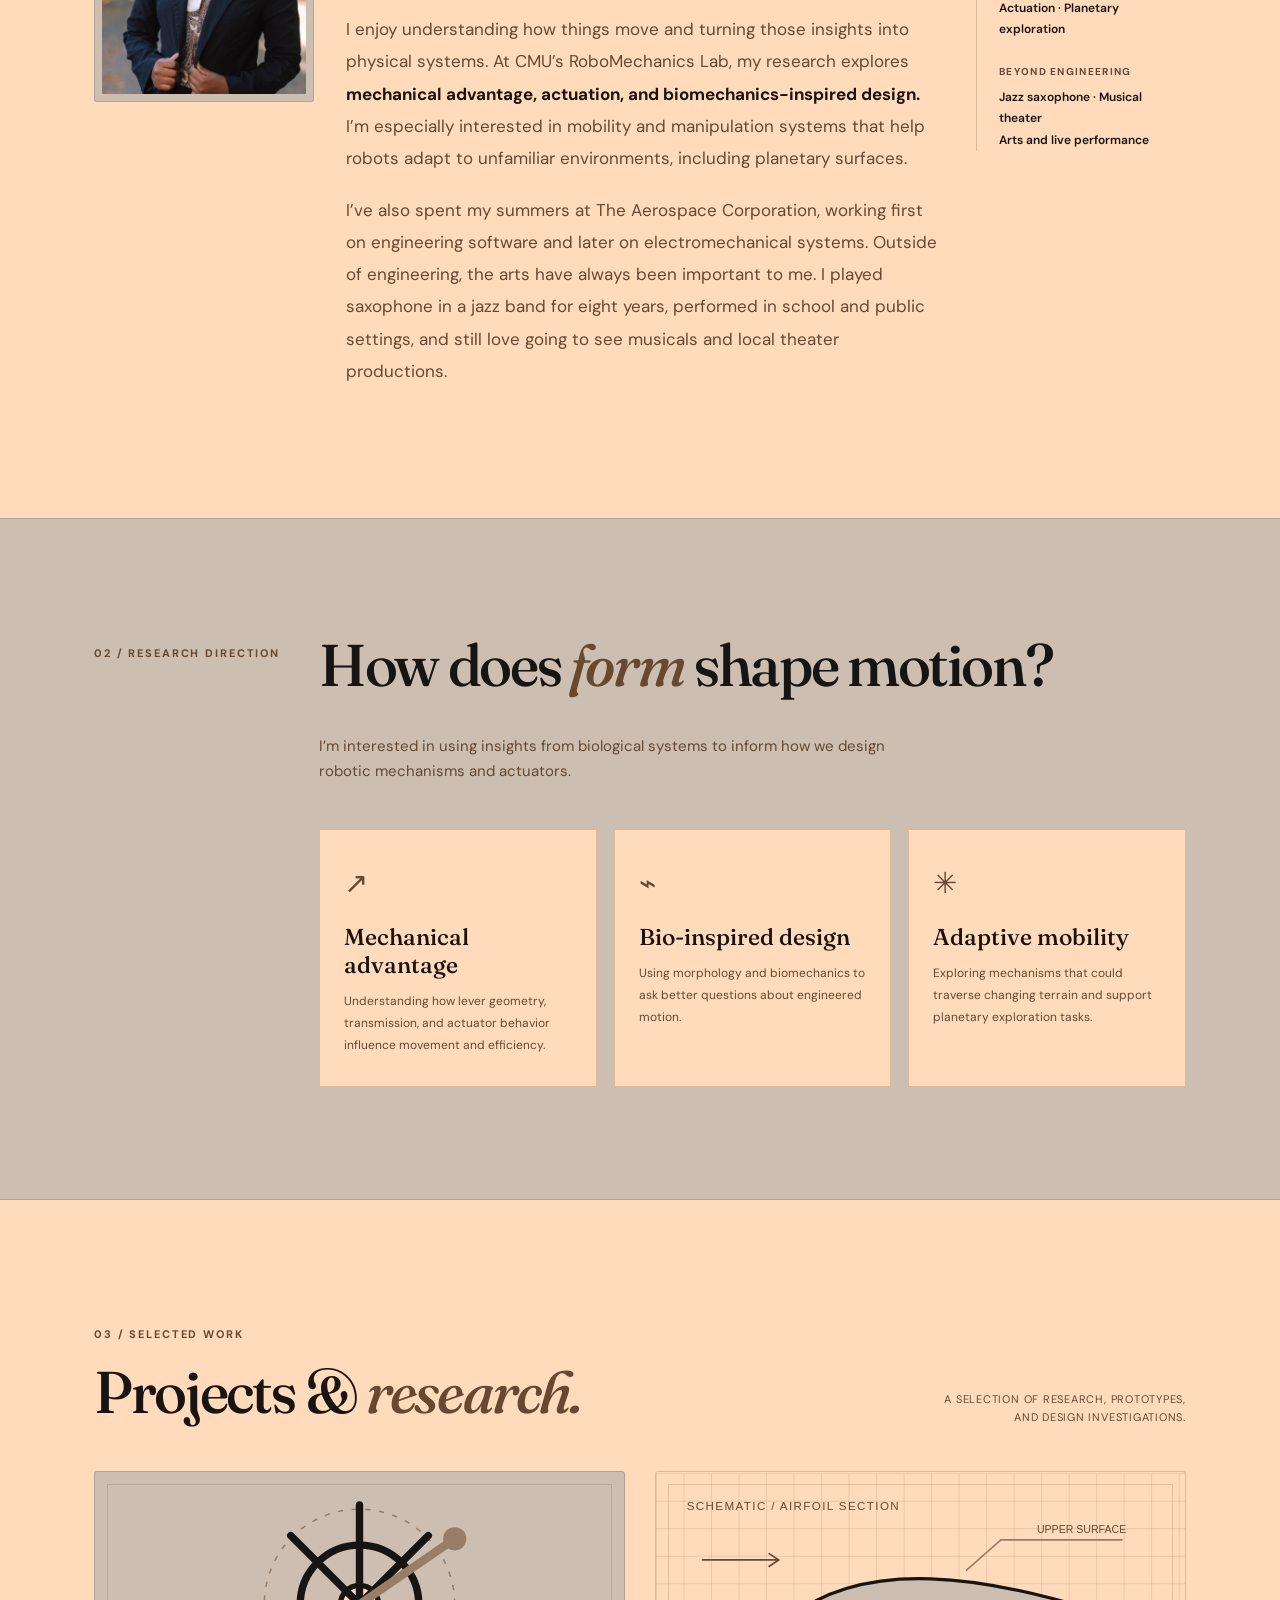
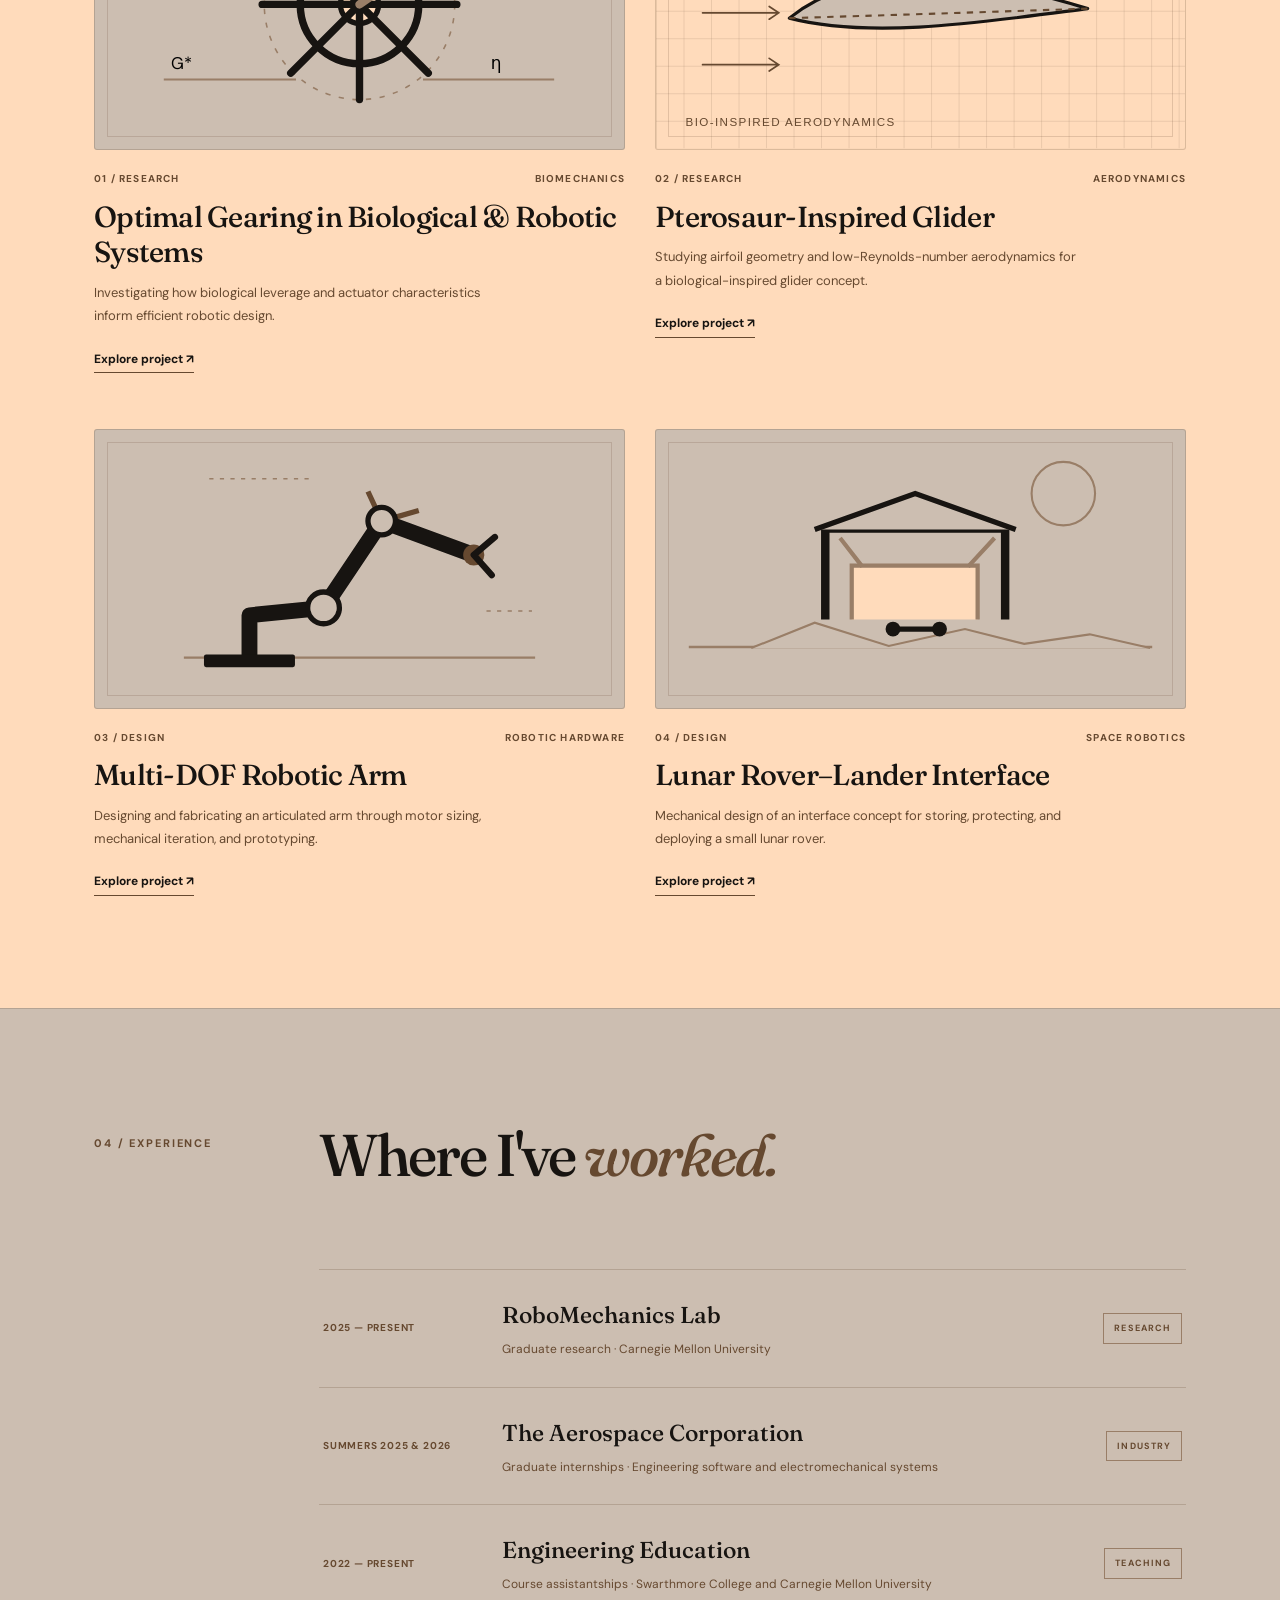
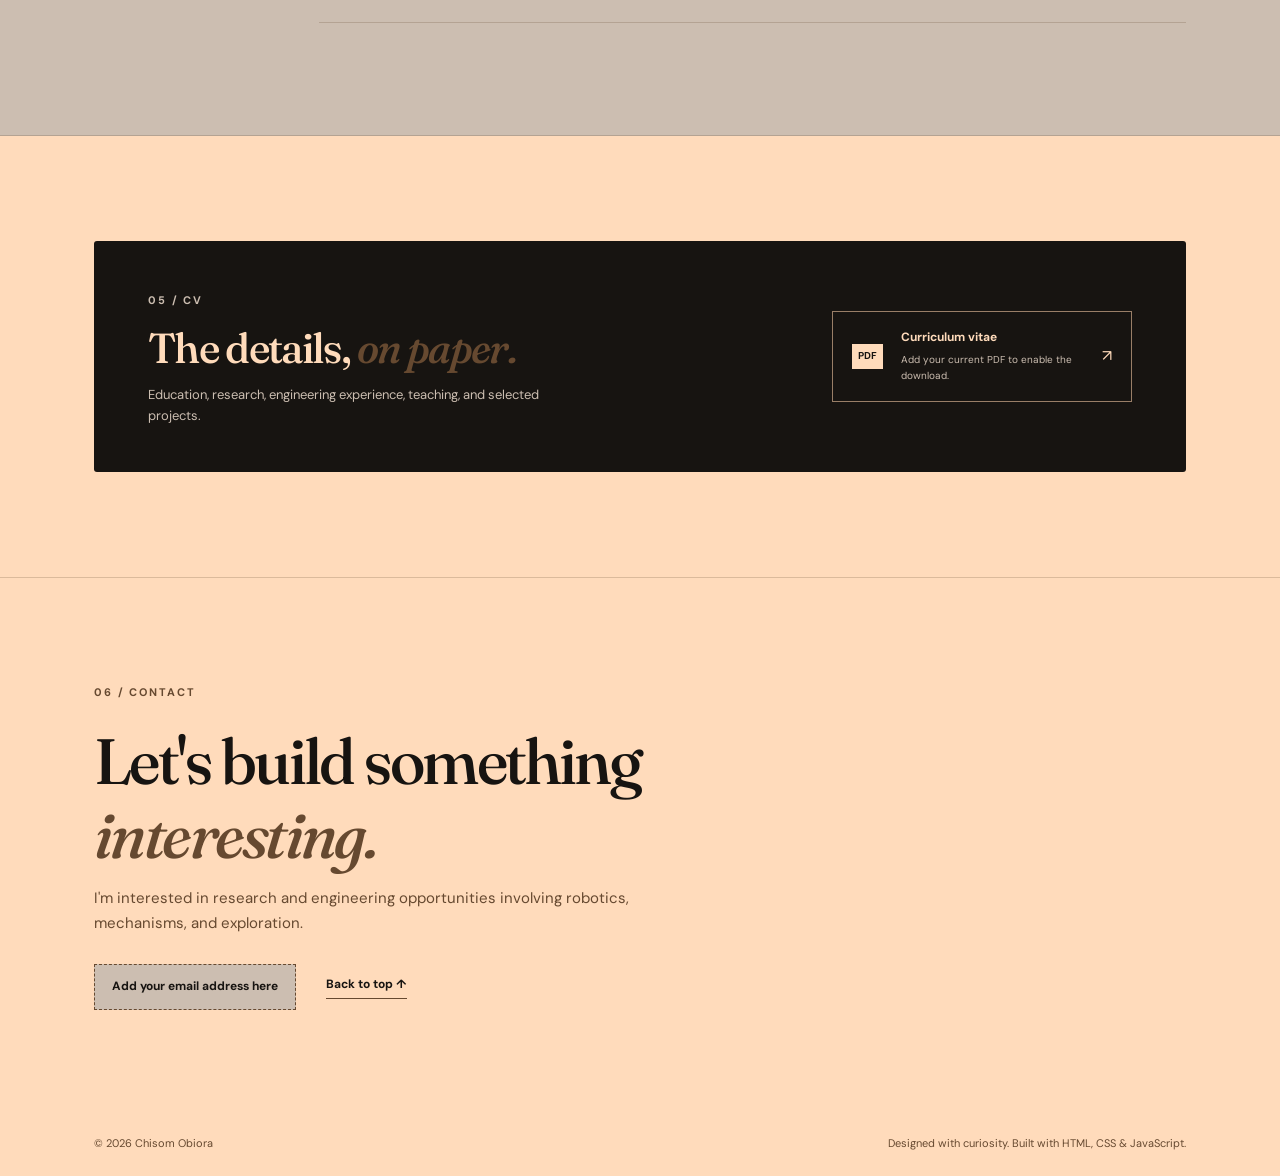
==== commit 103890a6: "adding more stuff" ====
--- a/index.html
+++ b/index.html
@@ -74,7 +74,11 @@
 
     <section class="section shell about-section" id="about" aria-labelledby="about-heading">
       <div class="section-heading"><span class="section-num">01 / ABOUT</span><h2 id="about-heading">Curiosity, built into <em>hardware.</em></h2></div>
-      <div class="about-grid"><div class="about-main">
+      <div class="about-grid">
+        <figure class="about-portrait">
+          <img src="assets/about-portrait.jpg" width="880" height="1234" loading="lazy" decoding="async" alt="Portrait of Chisom outdoors, wearing a dark blazer.">
+        </figure>
+        <div class="about-main">
         <p>Originally from California, I moved to Pennsylvania to study engineering at Swarthmore College, where I earned a <strong>B.S. in Engineering with minors in Computer Science and Astronomy.</strong> I’m now pursuing an M.S. in Mechanical Engineering at Carnegie Mellon University, which I expect to complete in spring 2027. I plan to pursue a Ph.D. in mechanical or aerospace engineering beginning in fall 2027.</p>
         <p>I enjoy understanding how things move and turning those insights into physical systems. At CMU’s RoboMechanics Lab, my research explores <strong>mechanical advantage, actuation, and biomechanics-inspired design.</strong> I’m especially interested in mobility and manipulation systems that help robots adapt to unfamiliar environments, including planetary surfaces.</p>
         <p>I’ve also spent my summers at The Aerospace Corporation, working first on engineering software and later on electromechanical systems. Outside of engineering, the arts have always been important to me. I played saxophone in a jazz band for eight years, performed in school and public settings, and still love going to see musicals and local theater productions.</p>
--- a/styles.css
+++ b/styles.css
@@ -27,7 +27,7 @@
 .site-header{position:sticky;top:0;z-index:10;background:color-mix(in srgb, var(--peach) 95%, transparent);backdrop-filter:blur(16px);border-bottom:1px solid color-mix(in srgb, var(--black) 10%, transparent)}.nav-row{min-height:79px;display:flex;align-items:center;justify-content:space-between;gap:22px}.wordmark{display:flex;align-items:center;gap:13px;font-size:11px;letter-spacing:.17em;font-weight:700;white-space:nowrap}.wordmark-mark{font-family:'Fraunces',Georgia,serif;font-size:25px;letter-spacing:-.08em}.mark-dot{color:var(--accent)}.primary-nav{display:flex;align-items:center;gap:30px;font-size:12px;font-weight:600}.primary-nav>a{transition:color .2s}.primary-nav>a:hover{color:var(--accent)}.primary-nav .nav-contact{padding:9px 15px;border:1px solid var(--ink);border-radius:3px}.nav-toggle{display:none}
 .hero{padding-top:98px;padding-bottom:45px;position:relative}.hero-copy{max-width:775px}.eyebrow,.section-num,.animation-kicker,.animation-index{font-size:11px;font-weight:700;letter-spacing:.17em}.eyebrow{display:flex;gap:12px;align-items:center;text-transform:uppercase;color:var(--brown)}.status-dot{display:inline-block;background:var(--taupe);width:7px;height:7px;border-radius:50%;box-shadow:0 0 0 4px var(--stone)}.slash{color:var(--taupe)}.hero h1{font-family:'Fraunces',Georgia,serif;font-size:clamp(54px,6.7vw,97px);font-weight:500;line-height:1.05;letter-spacing:-.055em;margin:24px 0}.hero h1 em,.section h2 em,.contact-section h2 em{color:var(--accent);font-style:italic;font-weight:500}.hero-description{max-width:635px;color:var(--brown);font-size:17px;line-height:1.85;margin:0 0 30px}.hero-actions{display:flex;align-items:center;gap:30px}.button{display:inline-flex;align-items:center;justify-content:center;gap:22px;font-size:12px;font-weight:700;border-radius:3px;padding:14px 18px}.button-primary{background:var(--ink);color:var(--peach);transition:background .2s,transform .2s}.button-primary:hover{background:var(--brown);transform:translateY(-2px)}.text-link{font-size:12px;font-weight:700;border-bottom:1px solid var(--taupe);padding:8px 0}.hero-side-note{position:absolute;right:36px;bottom:53px;display:flex;align-items:center;gap:12px;color:var(--taupe);text-transform:uppercase;font-size:9px;letter-spacing:.12em;line-height:1.8}.side-line{height:35px;width:1px;background:var(--taupe)}
 .animation-card{background:var(--peach);border:1px solid var(--stone);box-shadow:var(--shadow);border-radius:5px;overflow:hidden}.animation-topline{display:flex;justify-content:space-between;align-items:center;gap:12px;padding:17px 24px;border-bottom:1px solid var(--stone)}.animation-kicker{color:var(--brown)}.mini-cross{font-size:15px;margin-right:8px;color:var(--accent)}.animation-controls{display:flex;gap:8px}.control-button{background:transparent;border:1px solid var(--stone);color:var(--black);padding:7px 12px;border-radius:3px;font-size:11px;font-weight:700;cursor:pointer;transition:background .2s}.control-button:hover,.control-button[aria-pressed='true']{background:var(--stone)}.rover-scene{display:block;width:100%;height:auto;max-height:420px}.animation-bottom{border-top:1px solid var(--stone);padding:12px 24px;display:flex;align-items:center;justify-content:space-between;gap:12px}.animation-bottom p{margin:0;color:var(--brown);font-size:11px}.animation-index{color:var(--taupe);white-space:nowrap;font-size:10px}.scene-annotation{font-size:10px;letter-spacing:.13em;fill:var(--taupe);font-family:'DM Sans',system-ui,sans-serif}.leg .upper-link,.leg .lower-link{fill:none;stroke-linecap:round;stroke-linejoin:round;stroke-width:9}.leg-near .upper-link{stroke:var(--black)}.leg-near .lower-link{stroke:var(--brown)}.leg-far{opacity:.52}.leg-far .upper-link{stroke:var(--brown)}.leg-far .lower-link{stroke:var(--taupe)}.leg .foot{fill:none;stroke:var(--black);stroke-width:7;stroke-linecap:round}.leg-far .foot{stroke:var(--brown)}.joint{fill:var(--peach);stroke:var(--brown);stroke-width:3;opacity:0;transition:opacity .2s}.animation-card.show-joints .joint{opacity:1}
-.section{padding-top:112px;padding-bottom:112px}.section-heading{display:grid;grid-template-columns:190px 1fr;gap:35px;margin-bottom:45px;align-items:start}.section-num{color:var(--brown);white-space:nowrap;padding-top:13px}.section h2,.contact-section h2{font-family:'Fraunces',Georgia,serif;font-size:clamp(40px,4.6vw,61px);line-height:1.15;font-weight:500;letter-spacing:-.04em;margin:0}.about-grid{display:grid;grid-template-columns:1.25fr .8fr;gap:70px;padding-left:225px}.about-main{font-size:17px;line-height:1.9;color:var(--brown)}.about-main p{margin:0 0 19px}.about-main strong{font-weight:700;color:var(--ink)}.about-facts{border-left:1px solid var(--line);padding-left:32px;display:flex;flex-direction:column;gap:23px}.about-facts div{display:flex;flex-direction:column;gap:6px}.about-facts span{font-size:10px;letter-spacing:.13em;font-weight:700;color:var(--brown)}.about-facts strong{font-size:12px;line-height:1.8;font-weight:600}
+.section{padding-top:112px;padding-bottom:112px}.section-heading{display:grid;grid-template-columns:190px 1fr;gap:35px;margin-bottom:45px;align-items:start}.section-num{color:var(--brown);white-space:nowrap;padding-top:13px}.section h2,.contact-section h2{font-family:'Fraunces',Georgia,serif;font-size:clamp(40px,4.6vw,61px);line-height:1.15;font-weight:500;letter-spacing:-.04em;margin:0}.about-grid{display:grid;grid-template-columns:220px minmax(0,1fr) 210px;gap:32px;padding-left:0;align-items:start}.about-main{font-size:17px;line-height:1.9;color:var(--brown)}.about-main p{margin:0 0 19px}.about-main strong{font-weight:700;color:var(--ink)}.about-facts{border-left:1px solid var(--line);padding-left:32px;display:flex;flex-direction:column;gap:23px}.about-facts div{display:flex;flex-direction:column;gap:6px}.about-facts span{font-size:10px;letter-spacing:.13em;font-weight:700;color:var(--brown)}.about-facts strong{font-size:12px;line-height:1.8;font-weight:600}
 .research-wrap{background:var(--stone);border-top:1px solid var(--stone);border-bottom:1px solid var(--stone)}.section-heading.compact{grid-template-columns:190px 1fr;grid-template-rows:auto auto}.section-heading.compact h2{grid-column:2}.section-intro{grid-column:2;max-width:600px;margin:0;color:var(--brown);font-size:15px}.research-pillars{display:grid;grid-template-columns:repeat(3,1fr);gap:17px;margin-left:225px}.research-pillars article{padding:30px 24px;background:var(--peach);border:1px solid var(--stone);min-height:244px}.pillar-icon{font-size:29px;color:var(--accent);font-family:Georgia,serif}.research-pillars h3{font-family:'Fraunces',Georgia,serif;font-size:23px;font-weight:500;line-height:1.2;margin:17px 0 10px}.research-pillars p{font-size:12px;line-height:1.85;color:var(--brown);margin:0}
 .projects-heading{grid-template-columns:1fr auto;align-items:end}.projects-heading .section-num{display:block;margin-bottom:15px}.section-side-note{font-size:11px;text-transform:uppercase;letter-spacing:.07em;color:var(--taupe);text-align:right}.project-grid{display:grid;grid-template-columns:repeat(2,minmax(0,1fr));column-gap:30px;row-gap:56px}.project-card{display:block;transition:transform .2s}.project-card:hover{transform:translateY(-3px)}.project-art{height:auto;aspect-ratio:1.9;background:var(--stone);border:1px solid var(--stone);overflow:hidden;display:flex;align-items:center;justify-content:center;border-radius:3px;position:relative}.project-art:after{content:'';position:absolute;inset:12px;border:1px solid color-mix(in srgb, var(--brown) 15%, transparent);pointer-events:none}.project-art svg{width:100%;height:100%}.art-glider{background:var(--stone)}.art-arm{background:var(--stone)}.art-space{background:var(--stone)}.project-meta{display:flex;justify-content:space-between;gap:10px;color:var(--brown);font-size:10px;letter-spacing:.12em;font-weight:700;margin-top:21px}.project-card h3{font-family:'Fraunces',Georgia,serif;font-weight:500;font-size:29px;line-height:1.22;letter-spacing:-.025em;margin:11px 0}.project-card p{font-size:13px;line-height:1.8;color:var(--brown);max-width:425px;margin:0 0 17px}.project-action{display:inline-block;font-size:12px;font-weight:700;border-bottom:1px solid var(--taupe);padding-bottom:3px}
 .experience-wrap{background:var(--stone);border-top:1px solid var(--line);border-bottom:1px solid var(--line)}.experience-list{margin-left:225px;border-top:1px solid var(--stone)}.experience-row{display:grid;grid-template-columns:155px 1fr auto;gap:24px;align-items:center;padding:27px 4px;border-bottom:1px solid var(--stone)}.experience-date{font-size:10px;letter-spacing:.08em;font-weight:700;color:var(--brown)}.experience-row h3{margin:0;font-family:'Fraunces',Georgia,serif;font-size:23px;font-weight:500}.experience-row p{margin:5px 0 0;color:var(--brown);font-size:12px}.experience-tag{border:1px solid var(--taupe);padding:7px 10px;font-size:9px;letter-spacing:.12em;font-weight:700;color:var(--brown)}
@@ -100,3 +100,43 @@
 .leg .foot { stroke:var(--black); }
 .leg-far .foot { stroke:var(--brown); }
 .joint { fill:var(--peach); stroke:var(--brown); }
+
+/* ABOUT PORTRAIT — image / biography / quick facts, left to right.
+   Replace assets/about-portrait.jpg with another photo to change it. */
+.about-portrait {
+  margin: 0;
+  padding: 7px;
+  border: 1px solid var(--line);
+  border-radius: 3px;
+  background: var(--stone);
+}
+.about-portrait img {
+  display: block;
+  width: 100%;
+  height: auto;
+  aspect-ratio: 880 / 1234;
+  object-fit: cover;
+  object-position: center top;
+  border-radius: 1px;
+}
+.about-facts { padding-left: 22px; }
+@media (max-width: 1050px) and (min-width: 761px) {
+  .about-grid { grid-template-columns: 210px minmax(0,1fr); gap: 28px 32px; }
+  .about-facts {
+    grid-column: 2;
+    display: grid;
+    grid-template-columns: repeat(3, minmax(0,1fr));
+    gap: 14px;
+    padding: 22px 0 0;
+    border-left: 0;
+    border-top: 1px solid var(--line);
+  }
+  .about-main { font-size: 16px; }
+}
+@media (max-width: 760px) {
+  .about-portrait { max-width: 260px; margin: 0 0 26px; }
+  .about-facts { padding-left: 23px; }
+}
+@media (max-width: 420px) {
+  .about-facts { grid-template-columns: 1fr; }
+}
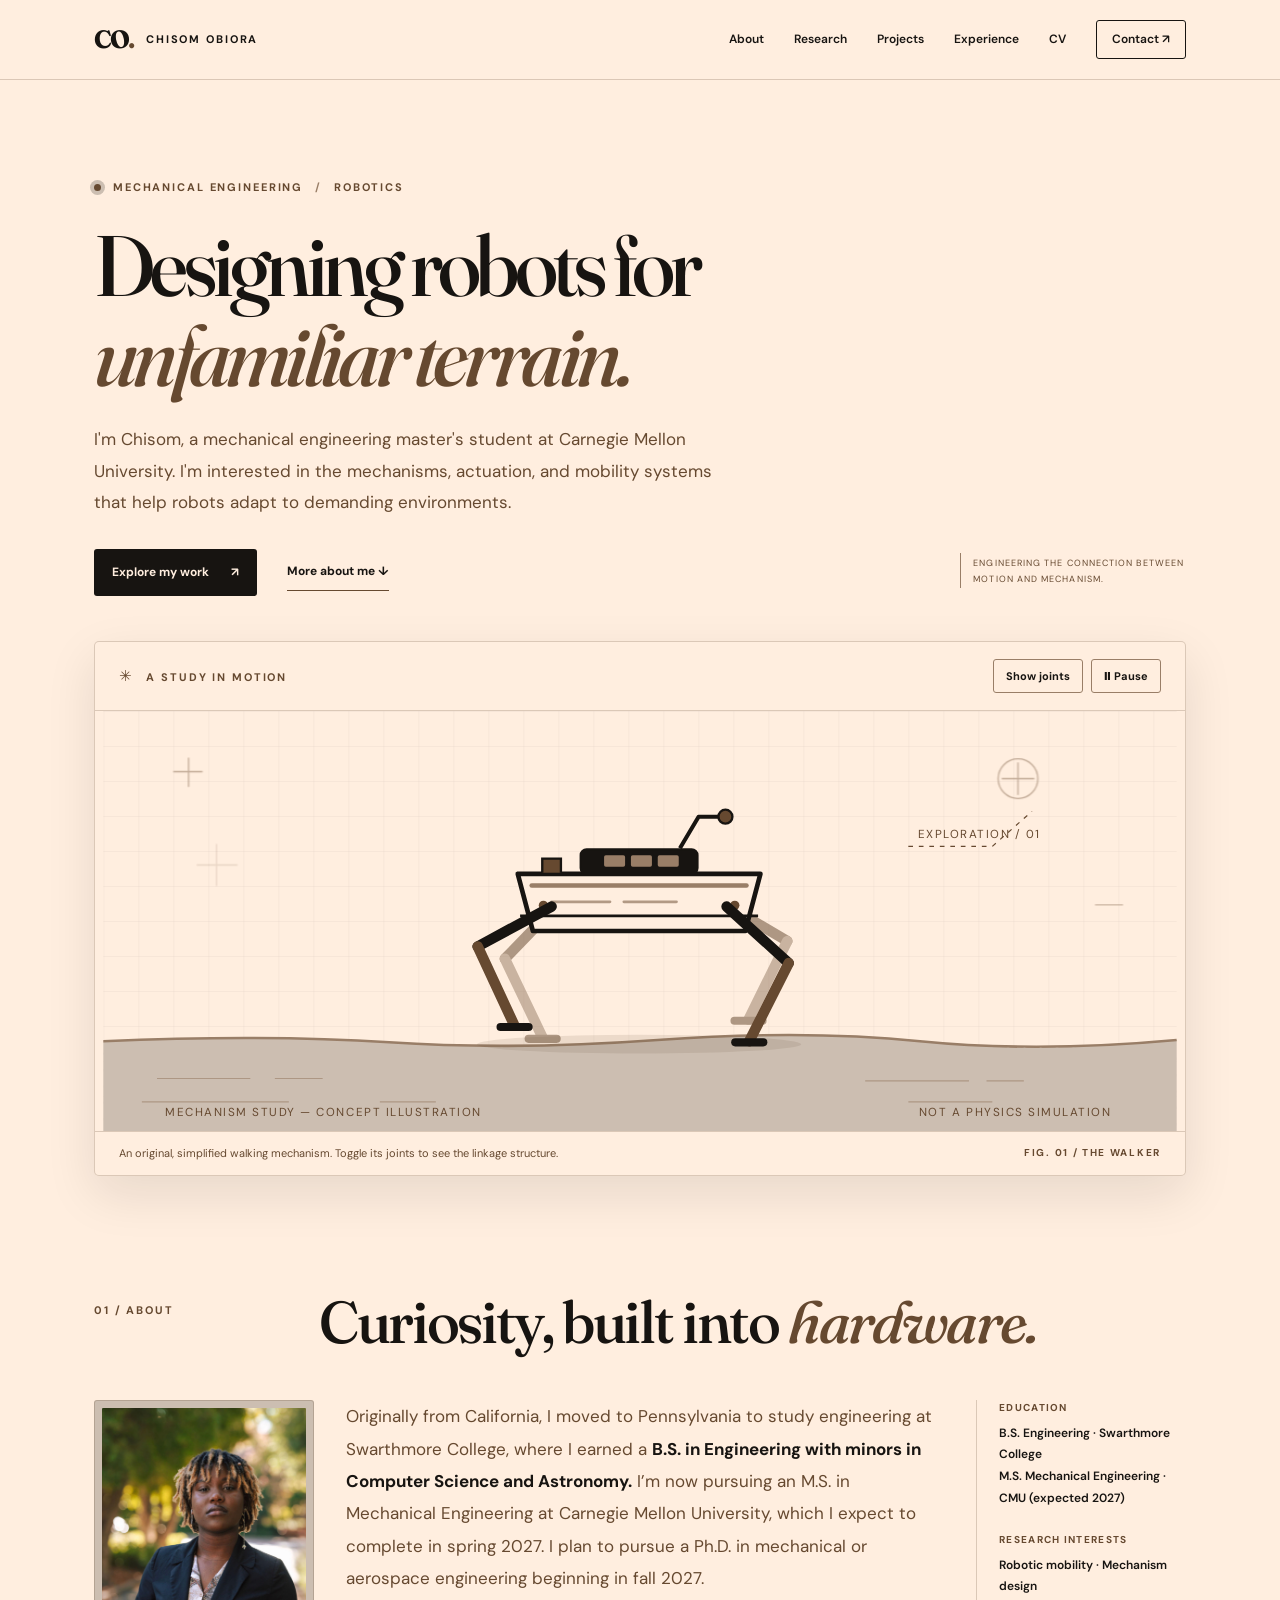
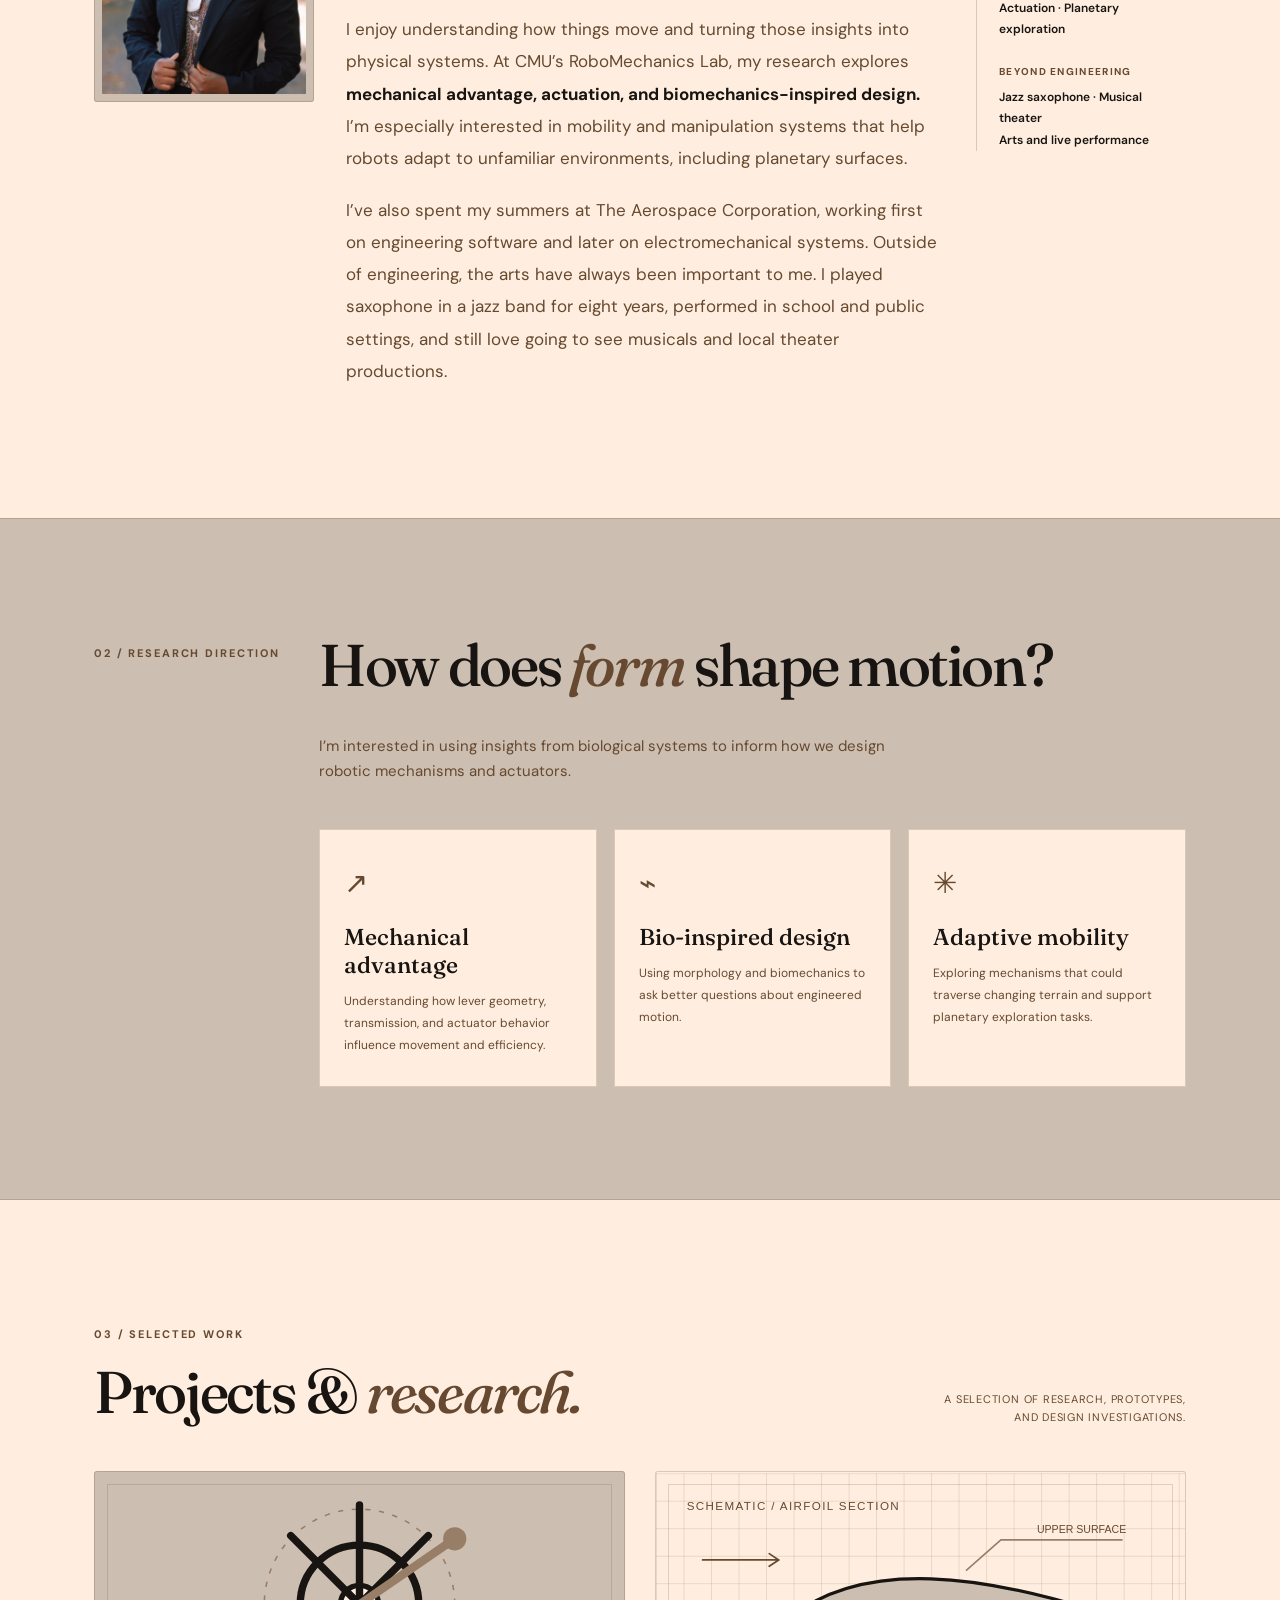
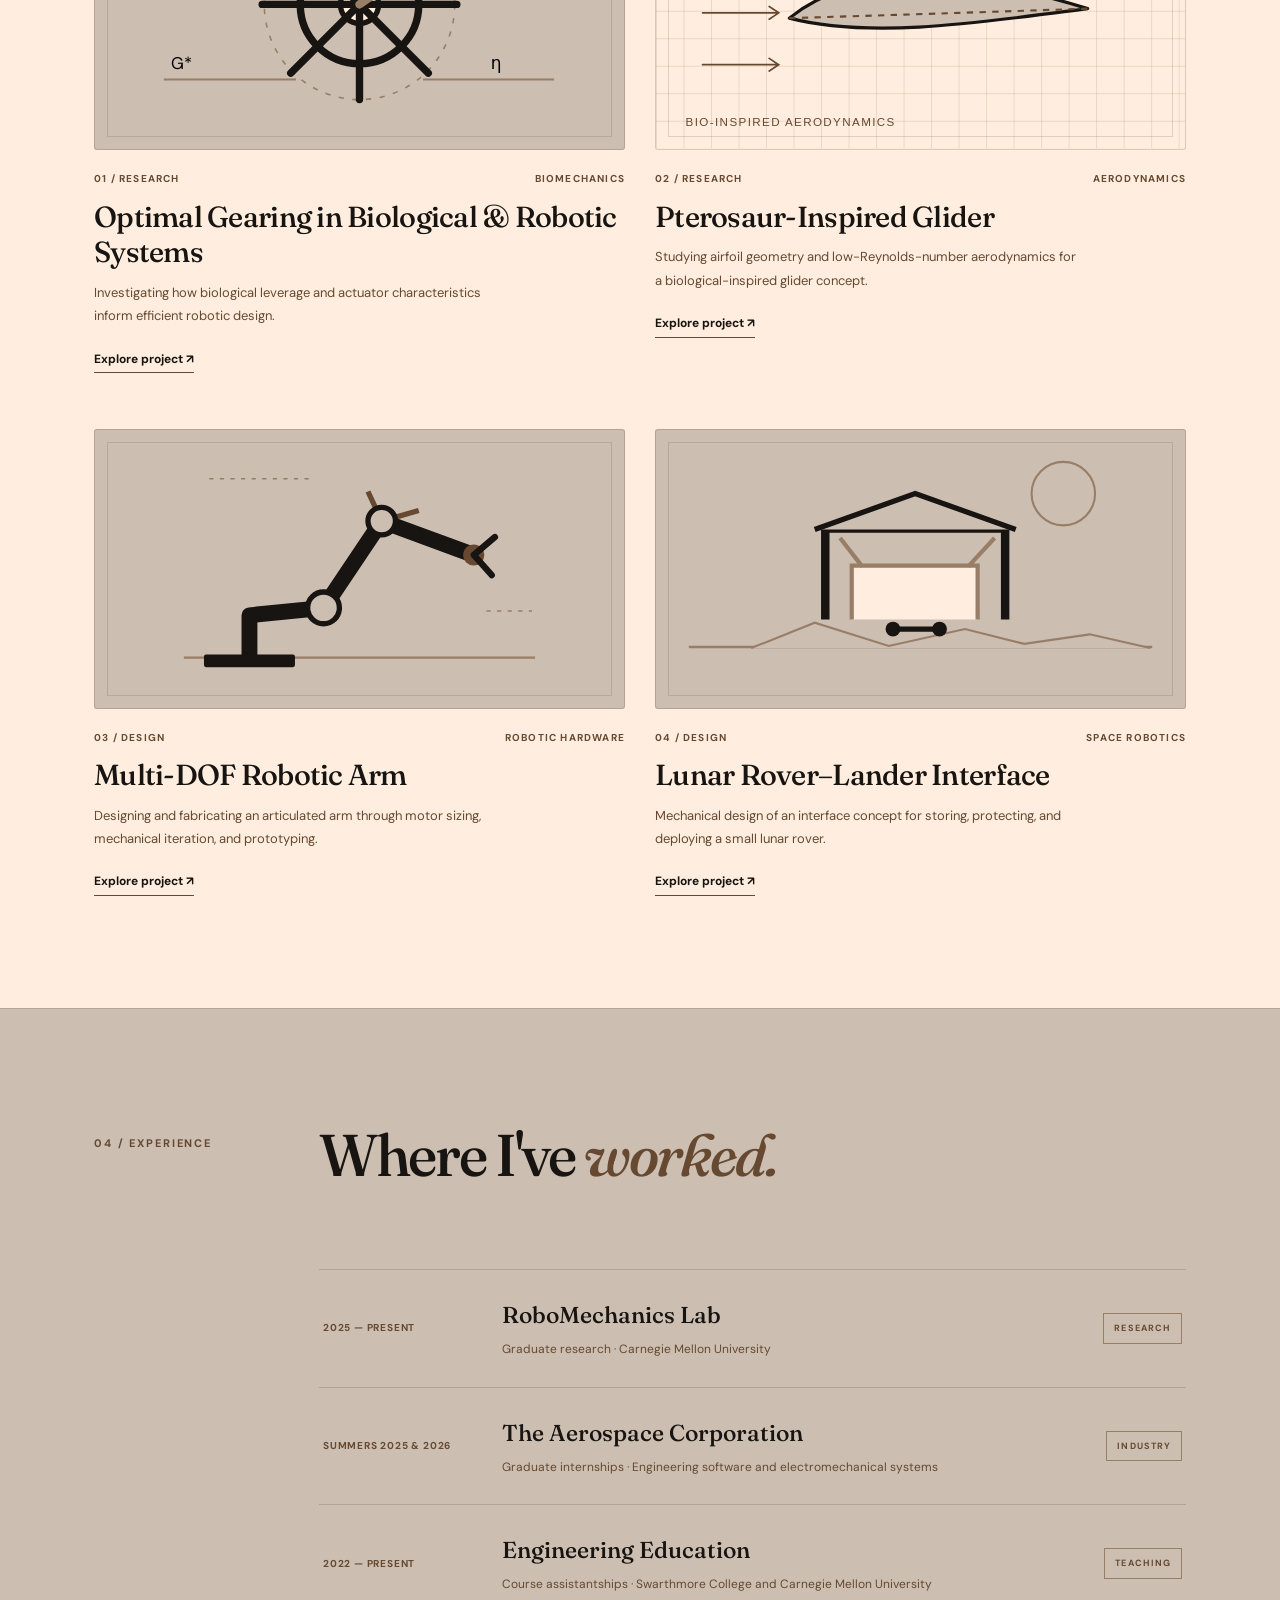
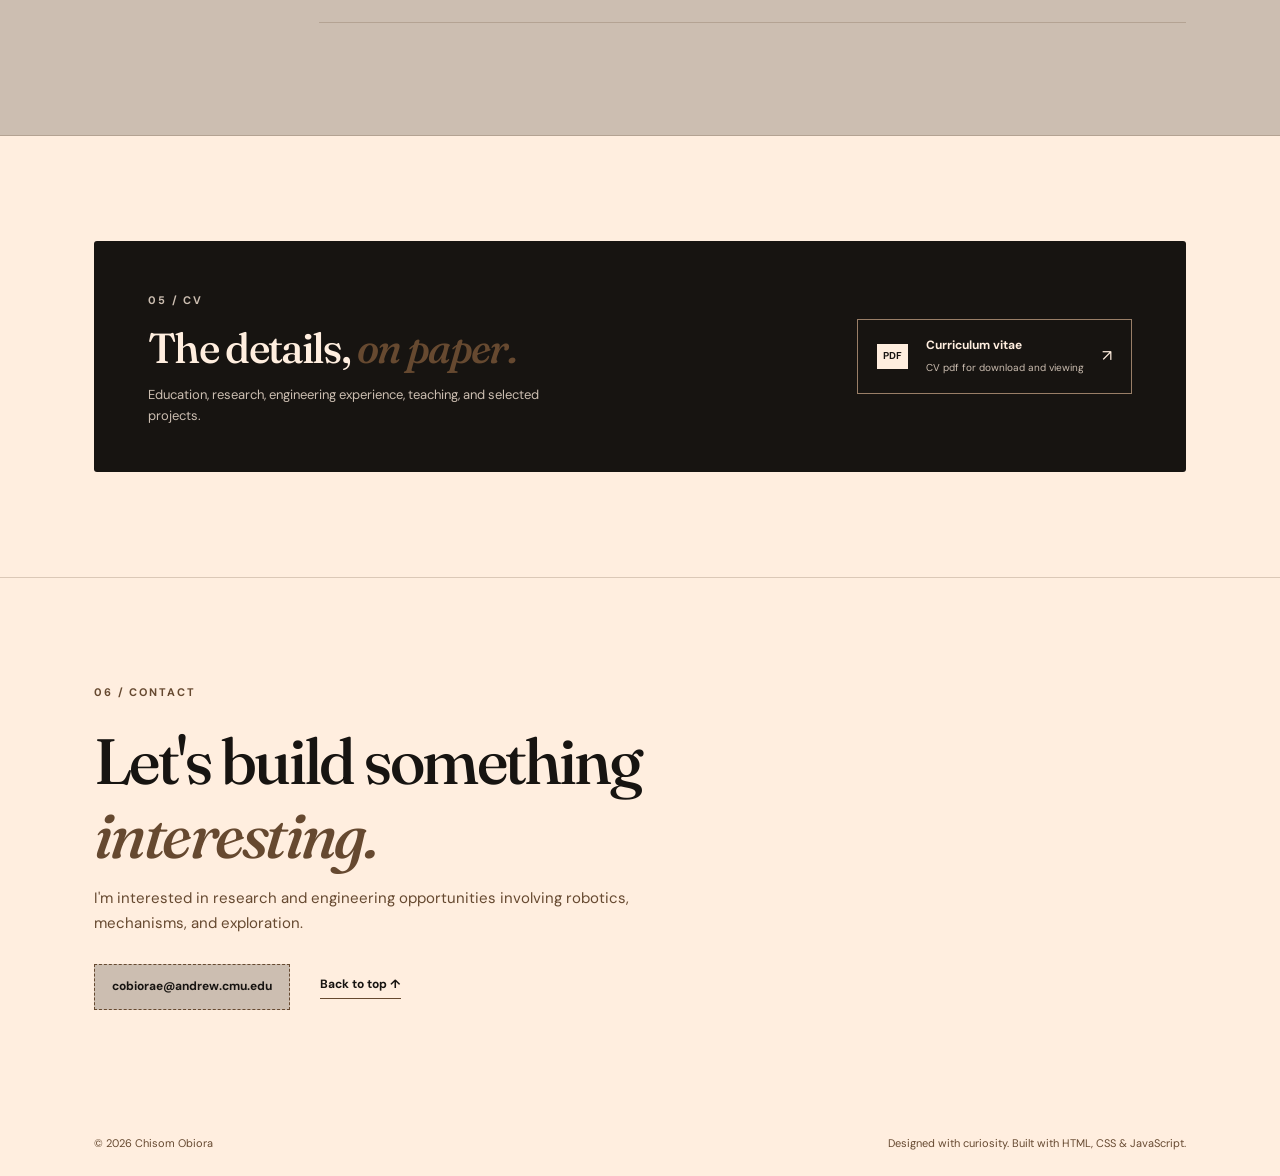
==== commit b3d2c007: "CV added" ====
--- a/index.html
+++ b/index.html
@@ -1,115 +1,550 @@
 <!doctype html>
 <html lang="en">
-<head>
-  <meta charset="utf-8">
-  <meta name="viewport" content="width=device-width, initial-scale=1">
-  <meta name="description" content="Chisom Obiora — mechanical engineering, robotic mechanisms, and planetary exploration.">
-  <meta name="theme-color" content="#FFDBBB">
-  <title>Chisom Obiora | Robotics & Mechanical Engineering</title>
-  <link rel="icon" href="assets/favicon.svg" type="image/svg+xml">
-  <link rel="stylesheet" href="styles.css">
-  <script src="script.js" defer></script>
-</head>
-<body>
-  <a class="skip-link" href="#main">Skip to content</a>
-  <header class="site-header">
-    <div class="shell nav-row">
-      <a class="wordmark" href="#top" aria-label="Chisom Obiora, home"><span class="wordmark-mark" aria-hidden="true">CO<span class="mark-dot">.</span></span><span class="wordmark-label">CHISOM OBIORA</span></a>
-      <button class="nav-toggle" id="nav-toggle" type="button" aria-controls="primary-nav" aria-expanded="false" aria-label="Toggle navigation"><span></span><span></span><span></span></button>
-      <nav class="primary-nav" id="primary-nav" aria-label="Primary navigation">
-        <a href="#about">About</a><a href="#research">Research</a><a href="#projects">Projects</a><a href="#experience">Experience</a><a href="#cv">CV</a><a class="nav-contact" href="#contact">Contact <span aria-hidden="true">↗</span></a>
-      </nav>
-    </div>
-  </header>
-
-  <main id="main">
-    <section class="hero shell" id="top" aria-labelledby="hero-title">
-      <div class="hero-copy">
-        <div class="eyebrow"><span class="status-dot"></span> Mechanical Engineering <span class="slash">/</span> Robotics</div>
-        <h1 id="hero-title">Designing robots for <em>unfamiliar terrain.</em></h1>
-        <p class="hero-description">I'm Chisom, a mechanical engineering master's student at Carnegie Mellon University. I'm interested in the mechanisms, actuation, and mobility systems that help robots adapt to demanding environments.</p>
-        <div class="hero-actions"><a class="button button-primary" href="#projects">Explore my work <span aria-hidden="true">↗</span></a><a class="text-link" href="#about">More about me <span aria-hidden="true">↓</span></a></div>
+  <head>
+    <meta charset="utf-8">
+    <meta name="viewport" content="width=device-width, initial-scale=1">
+    <meta
+      name="description"
+      content="Chisom Obiora — mechanical engineering, robotic mechanisms, and planetary exploration."
+    >
+    <meta name="theme-color" content="#FFDBBB">
+    <title>Chisom Obiora | Robotics & Mechanical Engineering</title>
+    <link rel="icon" href="assets/favicon.svg" type="image/svg+xml">
+    <link rel="stylesheet" href="styles.css">
+    <script src="script.js" defer></script>
+  </head>
+
+  <body>
+    <a class="skip-link" href="#main">Skip to content</a>
+
+    <header class="site-header">
+      <div class="shell nav-row">
+        <a class="wordmark" href="#top" aria-label="Chisom Obiora, home">
+          <span class="wordmark-mark" aria-hidden="true">
+            CO<span class="mark-dot">.</span>
+          </span>
+          <span class="wordmark-label">CHISOM OBIORA</span>
+        </a>
+
+        <button
+          class="nav-toggle"
+          id="nav-toggle"
+          type="button"
+          aria-controls="primary-nav"
+          aria-expanded="false"
+          aria-label="Toggle navigation"
+        >
+          <span></span>
+          <span></span>
+          <span></span>
+        </button>
+
+        <nav class="primary-nav" id="primary-nav" aria-label="Primary navigation">
+          <a href="#about">About</a>
+          <a href="#research">Research</a>
+          <a href="#projects">Projects</a>
+          <a href="#experience">Experience</a>
+          <a href="#cv">CV</a>
+          <a class="nav-contact" href="#contact">
+            Contact <span aria-hidden="true">↗</span>
+          </a>
+        </nav>
       </div>
-      <div class="hero-side-note"><span class="side-line"></span> Engineering the connection between<br> motion and mechanism.</div>
-    </section>
-
-    <section class="shell animation-section" aria-label="Animated robotic walker illustration">
-      <div class="animation-card" id="animation-card">
-        <div class="animation-topline"><div class="animation-kicker"><span class="mini-cross" aria-hidden="true">✳</span> A STUDY IN MOTION</div><div class="animation-controls"><button class="control-button" id="joints-toggle" type="button" aria-pressed="false">Show joints</button><button class="control-button" id="motion-toggle" type="button" aria-pressed="false"><span id="motion-icon" aria-hidden="true">Ⅱ</span> <span id="motion-label">Pause</span></button></div></div>
-        <svg id="rover-scene" class="rover-scene" viewBox="0 0 920 360" role="img" aria-label="Original two-dimensional illustration of a four-legged exploration robot walking over a stylized terrain. Show joints reveals its mechanical pivots.">
-          <defs><pattern id="grid" width="30" height="30" patternUnits="userSpaceOnUse"><path d="M30 0H0V30" fill="none" stroke="var(--stone)" stroke-width="0.6" opacity=".65"/></pattern><pattern id="hatch" width="14" height="14" patternUnits="userSpaceOnUse"><path d="M-4 4L4 -4M0 14L14 0M10 18L18 10" stroke="var(--stone)" stroke-width="1"/></pattern></defs>
-          <rect width="920" height="360" fill="url(#grid)" opacity=".7"/>
-          <g class="scene-marks" stroke="var(--taupe)" stroke-width="1.1" fill="none" opacity=".6"><path d="M60 52h25m-12-12v25"/><circle cx="784" cy="58" r="17"/><path d="M770 58h28M784 44v28"/><path d="M80 132h35M97 114v36" opacity=".35"/><path d="M850 166h24"/></g>
-          <path d="M0 283 Q140 277 245 284 T475 282 T700 283 T920 282 L920 360H0Z" fill="var(--stone)"/>
-          <path d="M0 283 Q140 277 245 284 T475 282 T700 283 T920 282" stroke="var(--taupe)" stroke-width="2.2" fill="none"/>
-          <path d="M0 288H920V360H0Z" fill="url(#hatch)" opacity=".33"/>
-          <g opacity=".6" fill="none" stroke="var(--taupe)"><path d="M46 315h80m21 0h41m465 2h89m15 0h32"/><path d="M33 335h126m78 0h48m405 0h72"/></g>
-          <g id="rover" transform="translate(452 0)">
-            <ellipse cx="0" cy="287" rx="139" ry="8" fill="var(--brown)" opacity=".12"/>
-            <g id="far-legs" class="far-legs">
-              <g id="leg-rear-far" class="leg leg-far"><path class="upper-link"/><path class="lower-link"/><path class="foot"/><circle class="knee-joint joint" r="5"/><circle class="hip-joint joint" r="5"/></g>
-              <g id="leg-front-far" class="leg leg-far"><path class="upper-link"/><path class="lower-link"/><path class="foot"/><circle class="knee-joint joint" r="5"/><circle class="hip-joint joint" r="5"/></g>
+    </header>
+
+    <main id="main">
+      <section class="hero shell" id="top" aria-labelledby="hero-title">
+        <div class="hero-copy">
+          <div class="eyebrow">
+            <span class="status-dot"></span>
+            Mechanical Engineering <span class="slash">/</span> Robotics
+          </div>
+
+          <h1 id="hero-title">Designing robots for <em>unfamiliar terrain.</em></h1>
+
+          <p class="hero-description">
+            I'm Chisom, a mechanical engineering master's student at Carnegie Mellon
+            University. I'm interested in the mechanisms, actuation, and mobility
+            systems that help robots adapt to demanding environments.
+          </p>
+
+          <div class="hero-actions">
+            <a class="button button-primary" href="#projects">
+              Explore my work <span aria-hidden="true">↗</span>
+            </a>
+            <a class="text-link" href="#about">
+              More about me <span aria-hidden="true">↓</span>
+            </a>
+          </div>
+        </div>
+
+        <div class="hero-side-note">
+          <span class="side-line"></span>
+          Engineering the connection between<br>
+          motion and mechanism.
+        </div>
+      </section>
+
+      <section class="shell animation-section" aria-label="Animated robotic walker illustration">
+        <div class="animation-card" id="animation-card">
+          <div class="animation-topline">
+            <div class="animation-kicker">
+              <span class="mini-cross" aria-hidden="true">✳</span>
+              A STUDY IN MOTION
+            </div>
+
+            <div class="animation-controls">
+              <button class="control-button" id="joints-toggle" type="button" aria-pressed="false">
+                Show joints
+              </button>
+              <button class="control-button" id="motion-toggle" type="button" aria-pressed="false">
+                <span id="motion-icon" aria-hidden="true">Ⅱ</span>
+                <span id="motion-label">Pause</span>
+              </button>
+            </div>
+          </div>
+
+          <svg
+            id="rover-scene"
+            class="rover-scene"
+            viewBox="0 0 920 360"
+            role="img"
+            aria-label="Original two-dimensional illustration of a four-legged exploration robot walking over a stylized terrain. Show joints reveals its mechanical pivots."
+          >
+            <defs>
+              <pattern id="grid" width="30" height="30" patternUnits="userSpaceOnUse">
+                <path d="M30 0H0V30" fill="none" stroke="var(--stone)" stroke-width="0.6" opacity=".65"></path>
+              </pattern>
+              <pattern id="hatch" width="14" height="14" patternUnits="userSpaceOnUse">
+                <path d="M-4 4L4 -4M0 14L14 0M10 18L18 10" stroke="var(--stone)" stroke-width="1"></path>
+              </pattern>
+            </defs>
+
+            <rect width="920" height="360" fill="url(#grid)" opacity=".7"></rect>
+
+            <g class="scene-marks" stroke="var(--taupe)" stroke-width="1.1" fill="none" opacity=".6">
+              <path d="M60 52h25m-12-12v25"></path>
+              <circle cx="784" cy="58" r="17"></circle>
+              <path d="M770 58h28M784 44v28"></path>
+              <path d="M80 132h35M97 114v36" opacity=".35"></path>
+              <path d="M850 166h24"></path>
             </g>
-            <g class="robot-body">
-              <path d="M-104 141h208l-13 49h-182Z" fill="var(--peach)" stroke="var(--black)" stroke-width="4" stroke-linejoin="round"/>
-              <path d="M-92 151h184" stroke="var(--taupe)" stroke-width="4" stroke-linecap="round"/>
-              <path d="M-75 165h50M-13 165h45" stroke="var(--taupe)" stroke-width="2.5" stroke-linecap="round" opacity=".75"/>
-              <rect x="-50" y="120" width="100" height="21" rx="5" fill="var(--black)" stroke="var(--black)" stroke-width="2"/>
-              <rect x="-30" y="125" width="18" height="10" rx="1.5" fill="var(--taupe)"/><rect x="-7" y="125" width="18" height="10" rx="1.5" fill="var(--taupe)"/><rect x="16" y="125" width="18" height="10" rx="1.5" fill="var(--taupe)"/>
-              <path d="M35 119L51 92L74 92" fill="none" stroke="var(--black)" stroke-width="3.5" stroke-linejoin="round"/>
-              <circle cx="74" cy="92" r="6" fill="var(--brown)" stroke="var(--black)" stroke-width="2"/><path d="M-67 140v-12h-16v12" fill="var(--brown)" stroke="var(--black)" stroke-width="2"/>
-              <circle cx="-82" cy="168" r="4" fill="var(--brown)"/><circle cx="82" cy="168" r="4" fill="var(--brown)"/>
-              <path d="M-102 177h204" stroke="var(--black)" stroke-width="2.5"/>
+
+            <path d="M0 283 Q140 277 245 284 T475 282 T700 283 T920 282 L920 360H0Z" fill="var(--stone)"></path>
+            <path d="M0 283 Q140 277 245 284 T475 282 T700 283 T920 282" stroke="var(--taupe)" stroke-width="2.2" fill="none"></path>
+            <path d="M0 288H920V360H0Z" fill="url(#hatch)" opacity=".33"></path>
+
+            <g opacity=".6" fill="none" stroke="var(--taupe)">
+              <path d="M46 315h80m21 0h41m465 2h89m15 0h32"></path>
+              <path d="M33 335h126m78 0h48m405 0h72"></path>
             </g>
-            <g id="near-legs" class="near-legs">
-              <g id="leg-rear-near" class="leg leg-near"><path class="upper-link"/><path class="lower-link"/><path class="foot"/><circle class="knee-joint joint" r="5"/><circle class="hip-joint joint" r="5"/></g>
-              <g id="leg-front-near" class="leg leg-near"><path class="upper-link"/><path class="lower-link"/><path class="foot"/><circle class="knee-joint joint" r="5"/><circle class="hip-joint joint" r="5"/></g>
+
+            <g id="rover" transform="translate(452 0)">
+              <ellipse cx="0" cy="287" rx="139" ry="8" fill="var(--brown)" opacity=".12"></ellipse>
+
+              <g id="far-legs" class="far-legs">
+                <g id="leg-rear-far" class="leg leg-far">
+                  <path class="upper-link"></path>
+                  <path class="lower-link"></path>
+                  <path class="foot"></path>
+                  <circle class="knee-joint joint" r="5"></circle>
+                  <circle class="hip-joint joint" r="5"></circle>
+                </g>
+
+                <g id="leg-front-far" class="leg leg-far">
+                  <path class="upper-link"></path>
+                  <path class="lower-link"></path>
+                  <path class="foot"></path>
+                  <circle class="knee-joint joint" r="5"></circle>
+                  <circle class="hip-joint joint" r="5"></circle>
+                </g>
+              </g>
+
+              <g class="robot-body">
+                <path d="M-104 141h208l-13 49h-182Z" fill="var(--peach)" stroke="var(--black)" stroke-width="4" stroke-linejoin="round"></path>
+                <path d="M-92 151h184" stroke="var(--taupe)" stroke-width="4" stroke-linecap="round"></path>
+                <path d="M-75 165h50M-13 165h45" stroke="var(--taupe)" stroke-width="2.5" stroke-linecap="round" opacity=".75"></path>
+                <rect x="-50" y="120" width="100" height="21" rx="5" fill="var(--black)" stroke="var(--black)" stroke-width="2"></rect>
+                <rect x="-30" y="125" width="18" height="10" rx="1.5" fill="var(--taupe)"></rect>
+                <rect x="-7" y="125" width="18" height="10" rx="1.5" fill="var(--taupe)"></rect>
+                <rect x="16" y="125" width="18" height="10" rx="1.5" fill="var(--taupe)"></rect>
+                <path d="M35 119L51 92L74 92" fill="none" stroke="var(--black)" stroke-width="3.5" stroke-linejoin="round"></path>
+                <circle cx="74" cy="92" r="6" fill="var(--brown)" stroke="var(--black)" stroke-width="2"></circle>
+                <path d="M-67 140v-12h-16v12" fill="var(--brown)" stroke="var(--black)" stroke-width="2"></path>
+                <circle cx="-82" cy="168" r="4" fill="var(--brown)"></circle>
+                <circle cx="82" cy="168" r="4" fill="var(--brown)"></circle>
+                <path d="M-102 177h204" stroke="var(--black)" stroke-width="2.5"></path>
+              </g>
+
+              <g id="near-legs" class="near-legs">
+                <g id="leg-rear-near" class="leg leg-near">
+                  <path class="upper-link"></path>
+                  <path class="lower-link"></path>
+                  <path class="foot"></path>
+                  <circle class="knee-joint joint" r="5"></circle>
+                  <circle class="hip-joint joint" r="5"></circle>
+                </g>
+
+                <g id="leg-front-near" class="leg leg-near">
+                  <path class="upper-link"></path>
+                  <path class="lower-link"></path>
+                  <path class="foot"></path>
+                  <circle class="knee-joint joint" r="5"></circle>
+                  <circle class="hip-joint joint" r="5"></circle>
+                </g>
+              </g>
             </g>
-          </g>
-          <g class="scene-annotation"><path d="M690 116h72l34-30" stroke="var(--taupe)" stroke-width="1" fill="none" stroke-dasharray="4 5"/><text x="698" y="109">EXPLORATION / 01</text><text x="53" y="347">MECHANISM STUDY — CONCEPT ILLUSTRATION</text><text x="864" y="347" text-anchor="end">NOT A PHYSICS SIMULATION</text></g>
-        </svg>
-        <div class="animation-bottom"><p>An original, simplified walking mechanism. Toggle its joints to see the linkage structure.</p><span class="animation-index">FIG. 01 / THE WALKER</span></div>
-      </div>
-    </section>
-
-    <section class="section shell about-section" id="about" aria-labelledby="about-heading">
-      <div class="section-heading"><span class="section-num">01 / ABOUT</span><h2 id="about-heading">Curiosity, built into <em>hardware.</em></h2></div>
-      <div class="about-grid">
-        <figure class="about-portrait">
-          <img src="assets/about-portrait.jpg" width="880" height="1234" loading="lazy" decoding="async" alt="Portrait of Chisom outdoors, wearing a dark blazer.">
-        </figure>
-        <div class="about-main">
-        <p>Originally from California, I moved to Pennsylvania to study engineering at Swarthmore College, where I earned a <strong>B.S. in Engineering with minors in Computer Science and Astronomy.</strong> I’m now pursuing an M.S. in Mechanical Engineering at Carnegie Mellon University, which I expect to complete in spring 2027. I plan to pursue a Ph.D. in mechanical or aerospace engineering beginning in fall 2027.</p>
-        <p>I enjoy understanding how things move and turning those insights into physical systems. At CMU’s RoboMechanics Lab, my research explores <strong>mechanical advantage, actuation, and biomechanics-inspired design.</strong> I’m especially interested in mobility and manipulation systems that help robots adapt to unfamiliar environments, including planetary surfaces.</p>
-        <p>I’ve also spent my summers at The Aerospace Corporation, working first on engineering software and later on electromechanical systems. Outside of engineering, the arts have always been important to me. I played saxophone in a jazz band for eight years, performed in school and public settings, and still love going to see musicals and local theater productions.</p>
-      </div><aside class="about-facts"><div><span>EDUCATION</span><strong>B.S. Engineering · Swarthmore College<br>M.S. Mechanical Engineering · CMU (expected 2027)</strong></div><div><span>RESEARCH INTERESTS</span><strong>Robotic mobility · Mechanism design<br>Actuation · Planetary exploration</strong></div><div><span>BEYOND ENGINEERING</span><strong>Jazz saxophone · Musical theater<br>Arts and live performance</strong></div></aside></div>
-    </section>
-
-    <section class="section research-wrap" id="research" aria-labelledby="research-heading"><div class="shell"><div class="section-heading compact"><span class="section-num">02 / RESEARCH DIRECTION</span><h2 id="research-heading">How does <em>form</em> shape motion?</h2><p class="section-intro">I’m interested in using insights from biological systems to inform how we design robotic mechanisms and actuators.</p></div><div class="research-pillars"><article><span class="pillar-icon" aria-hidden="true">↗</span><h3>Mechanical advantage</h3><p>Understanding how lever geometry, transmission, and actuator behavior influence movement and efficiency.</p></article><article><span class="pillar-icon" aria-hidden="true">⌁</span><h3>Bio-inspired design</h3><p>Using morphology and biomechanics to ask better questions about engineered motion.</p></article><article><span class="pillar-icon" aria-hidden="true">✳</span><h3>Adaptive mobility</h3><p>Exploring mechanisms that could traverse changing terrain and support planetary exploration tasks.</p></article></div></div></section>
-
-    <section class="section shell projects-section" id="projects" aria-labelledby="projects-heading"><div class="section-heading projects-heading"><div><span class="section-num">03 / SELECTED WORK</span><h2 id="projects-heading">Projects & <em>research.</em></h2></div><span class="section-side-note">A selection of research, prototypes,<br>and design investigations.</span></div>
-      <div class="project-grid">
-        <a class="project-card" href="projects/optimal-gearing.html"><div class="project-art art-gearing" data-photo="assets/projects/gearing-cover.jpg" data-photo-alt="Research visualization of mechanical advantage and optimal gearing" data-photo-fit="contain"><svg viewBox="0 0 500 260" aria-hidden="true"><circle cx="250" cy="124" r="90" fill="none" stroke="var(--taupe)" stroke-width="1.5" stroke-dasharray="5 8"/><circle cx="250" cy="124" r="56" fill="none" stroke="var(--black)" stroke-width="7"/><circle cx="250" cy="124" r="18" fill="var(--peach)" stroke="var(--black)" stroke-width="5"/><path d="M250 30V214M158 124h184M185 59l130 130m0-130L185 189" stroke="var(--black)" stroke-width="7" stroke-linecap="round"/><path d="M250 124L340 62" stroke="var(--taupe)" stroke-width="8" stroke-linecap="round"/><circle cx="340" cy="62" r="11" fill="var(--taupe)"/><path d="M65 195h125M310 195h124" stroke="var(--taupe)" stroke-width="2"/><text x="72" y="185">G*</text><text x="374" y="185">η</text></svg></div><div class="project-meta"><span>01 / RESEARCH</span><span>BIOMECHANICS</span></div><h3>Optimal Gearing in Biological & Robotic Systems</h3><p>Investigating how biological leverage and actuator characteristics inform efficient robotic design.</p><span class="project-action">Explore project <span aria-hidden="true">↗</span></span></a>
-        <a class="project-card" href="projects/pterosaur-glider.html"><div class="project-art art-glider" data-photo="assets/projects/pterosaur-cover.jpg" data-photo-alt="Pterosaur-inspired glider research, airfoil analysis, or project image" data-photo-fit="contain"><svg viewBox="0 0 500 260" aria-hidden="true">
-  <defs><pattern id="airfoil-grid" width="26" height="26" patternUnits="userSpaceOnUse"><path d="M26 0H0V26" fill="none" stroke="var(--taupe)" stroke-width="0.7" opacity="0.55"/></pattern></defs>
-  <rect width="500" height="260" fill="url(#airfoil-grid)" />
-  <g stroke="var(--brown)" stroke-width="1.6" fill="none" stroke-linecap="round"><path d="M44 82h72m-9-6 9 6-9 6M44 132h72m-9-6 9 6-9 6M44 181h72m-9-6 9 6-9 6"/></g>
-  <path d="M126 137 C199 78 316 100 408 128 C308 141 203 157 126 137Z" fill="var(--stone)" stroke="var(--black)" stroke-width="3" stroke-linejoin="round"/>
-  <path d="M126 137 Q261 133 408 128" fill="none" stroke="var(--brown)" stroke-width="2" stroke-dasharray="6 6"/>
-  <g fill="var(--brown)" font-family="sans-serif" font-size="11" letter-spacing="1.3"><text x="29" y="35">SCHEMATIC / AIRFOIL SECTION</text><text x="28" y="239">BIO-INSPIRED AERODYNAMICS</text></g>
-  <path d="M293 92L326 63H441" fill="none" stroke="var(--taupe)" stroke-width="1.5"/><text x="360" y="57" fill="var(--brown)" font-family="sans-serif" font-size="10">UPPER SURFACE</text>
-</svg></div><div class="project-meta"><span>02 / RESEARCH</span><span>AERODYNAMICS</span></div><h3>Pterosaur-Inspired Glider</h3><p>Studying airfoil geometry and low-Reynolds-number aerodynamics for a biological-inspired glider concept.</p><span class="project-action">Explore project <span aria-hidden="true">↗</span></span></a>
-        <a class="project-card" href="projects/robotic-arm.html"><div class="project-art art-arm" data-photo="assets/projects/robotic-arm-cover.jpg" data-photo-alt="Robotic arm prototype or CAD image" data-photo-fit="cover"><svg viewBox="0 0 500 260" aria-hidden="true"><path d="M84 214h332" stroke="var(--taupe)" stroke-width="2"/><path d="M146 215v-41l70-7 55-82 87 32" fill="none" stroke="var(--black)" stroke-width="15" stroke-linejoin="round" stroke-linecap="round"/><path d="M271 85l-13-28m13 28l35-10" stroke="var(--brown)" stroke-width="5"/><circle cx="216" cy="167" r="15" fill="var(--stone)" stroke="var(--black)" stroke-width="5"/><circle cx="271" cy="85" r="13" fill="var(--stone)" stroke="var(--black)" stroke-width="5"/><circle cx="358" cy="117" r="10" fill="var(--brown)"/><path d="M358 117l20-17m-20 17l17 19" stroke="var(--black)" stroke-width="6" stroke-linecap="round"/><rect x="103" y="211" width="86" height="12" rx="2" fill="var(--black)"/><path d="M108 45h95m167 125h43" stroke="var(--taupe)" stroke-width="1.5" stroke-dasharray="4 6"/></svg></div><div class="project-meta"><span>03 / DESIGN</span><span>ROBOTIC HARDWARE</span></div><h3>Multi-DOF Robotic Arm</h3><p>Designing and fabricating an articulated arm through motor sizing, mechanical iteration, and prototyping.</p><span class="project-action">Explore project <span aria-hidden="true">↗</span></span></a>
-        <a class="project-card" href="projects/moonranger-interface.html"><div class="project-art art-space" data-photo="assets/projects/moonranger-cover.jpg" data-photo-alt="MoonRanger lander interface CAD assembly or project image" data-photo-fit="contain"><svg viewBox="0 0 500 260" aria-hidden="true"><circle cx="385" cy="59" r="30" fill="none" stroke="var(--taupe)" stroke-width="2"/><path d="M31 204h438" stroke="var(--taupe)" stroke-width="2.5"/><path d="M90 205l60-24 70 22 72-16 56 14 62-9 57 13" fill="var(--stone)" stroke="var(--taupe)" stroke-width="2"/><path d="M160 178V92h170v86" fill="none" stroke="var(--black)" stroke-width="8" stroke-linejoin="round"/><path d="M150 93l95-34 95 34" fill="var(--stone)" stroke="var(--black)" stroke-width="5"/><path d="M185 178v-51h119v51" fill="var(--peach)" stroke="var(--taupe)" stroke-width="4"/><path d="M195 128l-21-27M295 128l25-27" stroke="var(--taupe)" stroke-width="4"/><path d="M224 187h44" stroke="var(--black)" stroke-width="5" stroke-linecap="round"/><circle cx="224" cy="187" r="7" fill="var(--black)"/><circle cx="268" cy="187" r="7" fill="var(--black)"/></svg></div><div class="project-meta"><span>04 / DESIGN</span><span>SPACE ROBOTICS</span></div><h3>Lunar Rover–Lander Interface</h3><p>Mechanical design of an interface concept for storing, protecting, and deploying a small lunar rover.</p><span class="project-action">Explore project <span aria-hidden="true">↗</span></span></a>
-      </div>
-    </section>
-
-    <section class="section experience-wrap" id="experience" aria-labelledby="experience-heading"><div class="shell"><div class="section-heading compact"><span class="section-num">04 / EXPERIENCE</span><h2 id="experience-heading">Where I've <em>worked.</em></h2></div><div class="experience-list"><div class="experience-row"><span class="experience-date">2025 — PRESENT</span><div><h3>RoboMechanics Lab</h3><p>Graduate research · Carnegie Mellon University</p></div><span class="experience-tag">RESEARCH</span></div><div class="experience-row"><span class="experience-date">SUMMERS 2025 & 2026</span><div><h3>The Aerospace Corporation</h3><p>Graduate internships · Engineering software and electromechanical systems</p></div><span class="experience-tag">INDUSTRY</span></div><div class="experience-row"><span class="experience-date">2022 — PRESENT</span><div><h3>Engineering Education</h3><p>Course assistantships · Swarthmore College and Carnegie Mellon University</p></div><span class="experience-tag">TEACHING</span></div></div></div></section>
-
-    <section class="section shell cv-section" id="cv" aria-labelledby="cv-heading"><div class="cv-panel"><div><span class="section-num">05 / CV</span><h2 id="cv-heading">The details, <em>on paper.</em></h2><p>Education, research, engineering experience, teaching, and selected projects.</p></div><div class="cv-placeholder"><span class="cv-badge">PDF</span><div><strong>Curriculum vitae</strong><span>Add your current PDF to enable the download.</span></div><span aria-hidden="true">↗</span></div></div></section>
-
-    <section class="contact-section" id="contact" aria-labelledby="contact-heading"><div class="shell contact-inner"><span class="section-num">06 / CONTACT</span><h2 id="contact-heading">Let's build something <em>interesting.</em></h2><p>I'm interested in research and engineering opportunities involving robotics, mechanisms, and exploration.</p><div class="contact-actions"><span class="contact-placeholder">Add your email address here</span><a href="#top">Back to top ↑</a></div></div></section>
-  </main>
-  <footer class="footer shell"><span>© <span id="year">2026</span> Chisom Obiora</span><span>Designed with curiosity. Built with HTML, CSS & JavaScript.</span></footer>
-</body>
+
+            <g class="scene-annotation">
+              <path d="M690 116h72l34-30" stroke="var(--taupe)" stroke-width="1" fill="none" stroke-dasharray="4 5"></path>
+              <text x="698" y="109">EXPLORATION / 01</text>
+              <text x="53" y="347">MECHANISM STUDY — CONCEPT ILLUSTRATION</text>
+              <text x="864" y="347" text-anchor="end">NOT A PHYSICS SIMULATION</text>
+            </g>
+          </svg>
+
+          <div class="animation-bottom">
+            <p>An original, simplified walking mechanism. Toggle its joints to see the linkage structure.</p>
+            <span class="animation-index">FIG. 01 / THE WALKER</span>
+          </div>
+        </div>
+      </section>
+
+      <section class="section shell about-section" id="about" aria-labelledby="about-heading">
+        <div class="section-heading">
+          <span class="section-num">01 / ABOUT</span>
+          <h2 id="about-heading">Curiosity, built into <em>hardware.</em></h2>
+        </div>
+
+        <div class="about-grid">
+          <figure class="about-portrait">
+            <img
+              src="assets/about-portrait.jpg"
+              width="880"
+              height="1234"
+              loading="lazy"
+              decoding="async"
+              alt="Portrait of Chisom outdoors, wearing a dark blazer."
+            >
+          </figure>
+
+          <div class="about-main">
+            <p>
+              Originally from California, I moved to Pennsylvania to study engineering at
+              Swarthmore College, where I earned a <strong>B.S. in Engineering with minors in
+              Computer Science and Astronomy.</strong> I’m now pursuing an M.S. in Mechanical
+              Engineering at Carnegie Mellon University, which I expect to complete in spring
+              2027. I plan to pursue a Ph.D. in mechanical or aerospace engineering beginning in
+              fall 2027.
+            </p>
+            <p>
+              I enjoy understanding how things move and turning those insights into physical
+              systems. At CMU’s RoboMechanics Lab, my research explores <strong>mechanical
+              advantage, actuation, and biomechanics-inspired design.</strong> I’m especially
+              interested in mobility and manipulation systems that help robots adapt to unfamiliar
+              environments, including planetary surfaces.
+            </p>
+            <p>
+              I’ve also spent my summers at The Aerospace Corporation, working first on engineering
+              software and later on electromechanical systems. Outside of engineering, the arts
+              have always been important to me. I played saxophone in a jazz band for eight years,
+              performed in school and public settings, and still love going to see musicals and
+              local theater productions.
+            </p>
+          </div>
+
+          <aside class="about-facts">
+            <div>
+              <span>EDUCATION</span>
+              <strong>
+                B.S. Engineering · Swarthmore College<br>
+                M.S. Mechanical Engineering · CMU (expected 2027)
+              </strong>
+            </div>
+            <div>
+              <span>RESEARCH INTERESTS</span>
+              <strong>
+                Robotic mobility · Mechanism design<br>
+                Actuation · Planetary exploration
+              </strong>
+            </div>
+            <div>
+              <span>BEYOND ENGINEERING</span>
+              <strong>
+                Jazz saxophone · Musical theater<br>
+                Arts and live performance
+              </strong>
+            </div>
+          </aside>
+        </div>
+      </section>
+
+      <section class="section research-wrap" id="research" aria-labelledby="research-heading">
+        <div class="shell">
+          <div class="section-heading compact">
+            <span class="section-num">02 / RESEARCH DIRECTION</span>
+            <h2 id="research-heading">How does <em>form</em> shape motion?</h2>
+            <p class="section-intro">
+              I’m interested in using insights from biological systems to inform how we design
+              robotic mechanisms and actuators.
+            </p>
+          </div>
+
+          <div class="research-pillars">
+            <article>
+              <span class="pillar-icon" aria-hidden="true">↗</span>
+              <h3>Mechanical advantage</h3>
+              <p>
+                Understanding how lever geometry, transmission, and actuator behavior influence
+                movement and efficiency.
+              </p>
+            </article>
+            <article>
+              <span class="pillar-icon" aria-hidden="true">⌁</span>
+              <h3>Bio-inspired design</h3>
+              <p>Using morphology and biomechanics to ask better questions about engineered motion.</p>
+            </article>
+            <article>
+              <span class="pillar-icon" aria-hidden="true">✳</span>
+              <h3>Adaptive mobility</h3>
+              <p>
+                Exploring mechanisms that could traverse changing terrain and support planetary
+                exploration tasks.
+              </p>
+            </article>
+          </div>
+        </div>
+      </section>
+
+      <section class="section shell projects-section" id="projects" aria-labelledby="projects-heading">
+        <div class="section-heading projects-heading">
+          <div>
+            <span class="section-num">03 / SELECTED WORK</span>
+            <h2 id="projects-heading">Projects & <em>research.</em></h2>
+          </div>
+          <span class="section-side-note">
+            A selection of research, prototypes,<br>
+            and design investigations.
+          </span>
+        </div>
+
+        <div class="project-grid">
+          <a class="project-card" href="projects/optimal-gearing.html">
+            <div
+              class="project-art art-gearing"
+              data-photo="assets/projects/gearing-cover.jpg"
+              data-photo-alt="Research visualization of mechanical advantage and optimal gearing"
+              data-photo-fit="contain"
+            >
+              <svg viewBox="0 0 500 260" aria-hidden="true">
+                <circle cx="250" cy="124" r="90" fill="none" stroke="var(--taupe)" stroke-width="1.5" stroke-dasharray="5 8"></circle>
+                <circle cx="250" cy="124" r="56" fill="none" stroke="var(--black)" stroke-width="7"></circle>
+                <circle cx="250" cy="124" r="18" fill="var(--peach)" stroke="var(--black)" stroke-width="5"></circle>
+                <path d="M250 30V214M158 124h184M185 59l130 130m0-130L185 189" stroke="var(--black)" stroke-width="7" stroke-linecap="round"></path>
+                <path d="M250 124L340 62" stroke="var(--taupe)" stroke-width="8" stroke-linecap="round"></path>
+                <circle cx="340" cy="62" r="11" fill="var(--taupe)"></circle>
+                <path d="M65 195h125M310 195h124" stroke="var(--taupe)" stroke-width="2"></path>
+                <text x="72" y="185">G*</text>
+                <text x="374" y="185">η</text>
+              </svg>
+            </div>
+            <div class="project-meta">
+              <span>01 / RESEARCH</span>
+              <span>BIOMECHANICS</span>
+            </div>
+            <h3>Optimal Gearing in Biological & Robotic Systems</h3>
+            <p>
+              Investigating how biological leverage and actuator characteristics inform efficient
+              robotic design.
+            </p>
+            <span class="project-action">Explore project <span aria-hidden="true">↗</span></span>
+          </a>
+
+          <a class="project-card" href="projects/pterosaur-glider.html">
+            <div
+              class="project-art art-glider"
+              data-photo="assets/projects/pterosaur-cover.jpg"
+              data-photo-alt="Pterosaur-inspired glider research, airfoil analysis, or project image"
+              data-photo-fit="contain"
+            >
+              <svg viewBox="0 0 500 260" aria-hidden="true">
+                <defs>
+                  <pattern id="airfoil-grid" width="26" height="26" patternUnits="userSpaceOnUse">
+                    <path d="M26 0H0V26" fill="none" stroke="var(--taupe)" stroke-width="0.7" opacity="0.55"></path>
+                  </pattern>
+                </defs>
+                <rect width="500" height="260" fill="url(#airfoil-grid)"></rect>
+                <g stroke="var(--brown)" stroke-width="1.6" fill="none" stroke-linecap="round">
+                  <path d="M44 82h72m-9-6 9 6-9 6M44 132h72m-9-6 9 6-9 6M44 181h72m-9-6 9 6-9 6"></path>
+                </g>
+                <path d="M126 137 C199 78 316 100 408 128 C308 141 203 157 126 137Z" fill="var(--stone)" stroke="var(--black)" stroke-width="3" stroke-linejoin="round"></path>
+                <path d="M126 137 Q261 133 408 128" fill="none" stroke="var(--brown)" stroke-width="2" stroke-dasharray="6 6"></path>
+                <g fill="var(--brown)" font-family="sans-serif" font-size="11" letter-spacing="1.3">
+                  <text x="29" y="35">SCHEMATIC / AIRFOIL SECTION</text>
+                  <text x="28" y="239">BIO-INSPIRED AERODYNAMICS</text>
+                </g>
+                <path d="M293 92L326 63H441" fill="none" stroke="var(--taupe)" stroke-width="1.5"></path>
+                <text x="360" y="57" fill="var(--brown)" font-family="sans-serif" font-size="10">UPPER SURFACE</text>
+              </svg>
+            </div>
+            <div class="project-meta">
+              <span>02 / RESEARCH</span>
+              <span>AERODYNAMICS</span>
+            </div>
+            <h3>Pterosaur-Inspired Glider</h3>
+            <p>
+              Studying airfoil geometry and low-Reynolds-number aerodynamics for a
+              biological-inspired glider concept.
+            </p>
+            <span class="project-action">Explore project <span aria-hidden="true">↗</span></span>
+          </a>
+
+          <a class="project-card" href="projects/robotic-arm.html">
+            <div
+              class="project-art art-arm"
+              data-photo="assets/projects/robotic-arm-cover.jpg"
+              data-photo-alt="Robotic arm prototype or CAD image"
+              data-photo-fit="cover"
+            >
+              <svg viewBox="0 0 500 260" aria-hidden="true">
+                <path d="M84 214h332" stroke="var(--taupe)" stroke-width="2"></path>
+                <path d="M146 215v-41l70-7 55-82 87 32" fill="none" stroke="var(--black)" stroke-width="15" stroke-linejoin="round" stroke-linecap="round"></path>
+                <path d="M271 85l-13-28m13 28l35-10" stroke="var(--brown)" stroke-width="5"></path>
+                <circle cx="216" cy="167" r="15" fill="var(--stone)" stroke="var(--black)" stroke-width="5"></circle>
+                <circle cx="271" cy="85" r="13" fill="var(--stone)" stroke="var(--black)" stroke-width="5"></circle>
+                <circle cx="358" cy="117" r="10" fill="var(--brown)"></circle>
+                <path d="M358 117l20-17m-20 17l17 19" stroke="var(--black)" stroke-width="6" stroke-linecap="round"></path>
+                <rect x="103" y="211" width="86" height="12" rx="2" fill="var(--black)"></rect>
+                <path d="M108 45h95m167 125h43" stroke="var(--taupe)" stroke-width="1.5" stroke-dasharray="4 6"></path>
+              </svg>
+            </div>
+            <div class="project-meta">
+              <span>03 / DESIGN</span>
+              <span>ROBOTIC HARDWARE</span>
+            </div>
+            <h3>Multi-DOF Robotic Arm</h3>
+            <p>
+              Designing and fabricating an articulated arm through motor sizing, mechanical
+              iteration, and prototyping.
+            </p>
+            <span class="project-action">Explore project <span aria-hidden="true">↗</span></span>
+          </a>
+
+          <a class="project-card" href="projects/moonranger-interface.html">
+            <div
+              class="project-art art-space"
+              data-photo="assets/projects/moonranger-cover.jpg"
+              data-photo-alt="MoonRanger lander interface CAD assembly or project image"
+              data-photo-fit="contain"
+            >
+              <svg viewBox="0 0 500 260" aria-hidden="true">
+                <circle cx="385" cy="59" r="30" fill="none" stroke="var(--taupe)" stroke-width="2"></circle>
+                <path d="M31 204h438" stroke="var(--taupe)" stroke-width="2.5"></path>
+                <path d="M90 205l60-24 70 22 72-16 56 14 62-9 57 13" fill="var(--stone)" stroke="var(--taupe)" stroke-width="2"></path>
+                <path d="M160 178V92h170v86" fill="none" stroke="var(--black)" stroke-width="8" stroke-linejoin="round"></path>
+                <path d="M150 93l95-34 95 34" fill="var(--stone)" stroke="var(--black)" stroke-width="5"></path>
+                <path d="M185 178v-51h119v51" fill="var(--peach)" stroke="var(--taupe)" stroke-width="4"></path>
+                <path d="M195 128l-21-27M295 128l25-27" stroke="var(--taupe)" stroke-width="4"></path>
+                <path d="M224 187h44" stroke="var(--black)" stroke-width="5" stroke-linecap="round"></path>
+                <circle cx="224" cy="187" r="7" fill="var(--black)"></circle>
+                <circle cx="268" cy="187" r="7" fill="var(--black)"></circle>
+              </svg>
+            </div>
+            <div class="project-meta">
+              <span>04 / DESIGN</span>
+              <span>SPACE ROBOTICS</span>
+            </div>
+            <h3>Lunar Rover–Lander Interface</h3>
+            <p>
+              Mechanical design of an interface concept for storing, protecting, and deploying a
+              small lunar rover.
+            </p>
+            <span class="project-action">Explore project <span aria-hidden="true">↗</span></span>
+          </a>
+        </div>
+      </section>
+
+      <section class="section experience-wrap" id="experience" aria-labelledby="experience-heading">
+        <div class="shell">
+          <div class="section-heading compact">
+            <span class="section-num">04 / EXPERIENCE</span>
+            <h2 id="experience-heading">Where I've <em>worked.</em></h2>
+          </div>
+
+          <div class="experience-list">
+            <div class="experience-row">
+              <span class="experience-date">2025 — PRESENT</span>
+              <div>
+                <h3>RoboMechanics Lab</h3>
+                <p>Graduate research · Carnegie Mellon University</p>
+              </div>
+              <span class="experience-tag">RESEARCH</span>
+            </div>
+
+            <div class="experience-row">
+              <span class="experience-date">SUMMERS 2025 & 2026</span>
+              <div>
+                <h3>The Aerospace Corporation</h3>
+                <p>Graduate internships · Engineering software and electromechanical systems</p>
+              </div>
+              <span class="experience-tag">INDUSTRY</span>
+            </div>
+
+            <div class="experience-row">
+              <span class="experience-date">2022 — PRESENT</span>
+              <div>
+                <h3>Engineering Education</h3>
+                <p>Course assistantships · Swarthmore College and Carnegie Mellon University</p>
+              </div>
+              <span class="experience-tag">TEACHING</span>
+            </div>
+          </div>
+        </div>
+      </section>
+
+      <section class="section shell cv-section" id="cv" aria-labelledby="cv-heading">
+        <div class="cv-panel">
+          <div>
+            <span class="section-num">05 / CV</span>
+            <h2 id="cv-heading">The details, <em>on paper.</em></h2>
+            <p>Education, research, engineering experience, teaching, and selected projects.</p>
+          </div>
+
+          <a
+            class="cv-placeholder"
+            href="assets/cv.pdf"
+            target="_blank"
+            rel="noopener noreferrer"
+          >
+            <span class="cv-badge">PDF</span>
+            <div>
+              <strong>Curriculum vitae</strong>
+              <span>CV pdf for download and viewing</span>
+            </div>
+            <span aria-hidden="true">↗</span>
+          </a>
+        </div>
+      </section>
+
+      <section class="contact-section" id="contact" aria-labelledby="contact-heading">
+        <div class="shell contact-inner">
+          <span class="section-num">06 / CONTACT</span>
+          <h2 id="contact-heading">Let's build something <em>interesting.</em></h2>
+          <p>
+            I'm interested in research and engineering opportunities involving robotics,
+            mechanisms, and exploration.
+          </p>
+          <div class="contact-actions">
+            <span class="contact-placeholder">cobiorae@andrew.cmu.edu</span>
+            <a href="#top">Back to top ↑</a>
+          </div>
+        </div>
+      </section>
+    </main>
+
+    <footer class="footer shell">
+      <span>© <span id="year">2026</span> Chisom Obiora</span>
+      <span>Designed with curiosity. Built with HTML, CSS & JavaScript.</span>
+    </footer>
+  </body>
 </html>
--- a/styles.css
+++ b/styles.css
@@ -5,7 +5,7 @@
    Palette: peach / stone / taupe / brown / almost black
    ================================================================ */
 :root {
-  --peach: #FFDBBB;
+  --peach: #ffeedf;
   --stone: #CCBEB1;
   --taupe: #997E67;
   --brown: #664930;
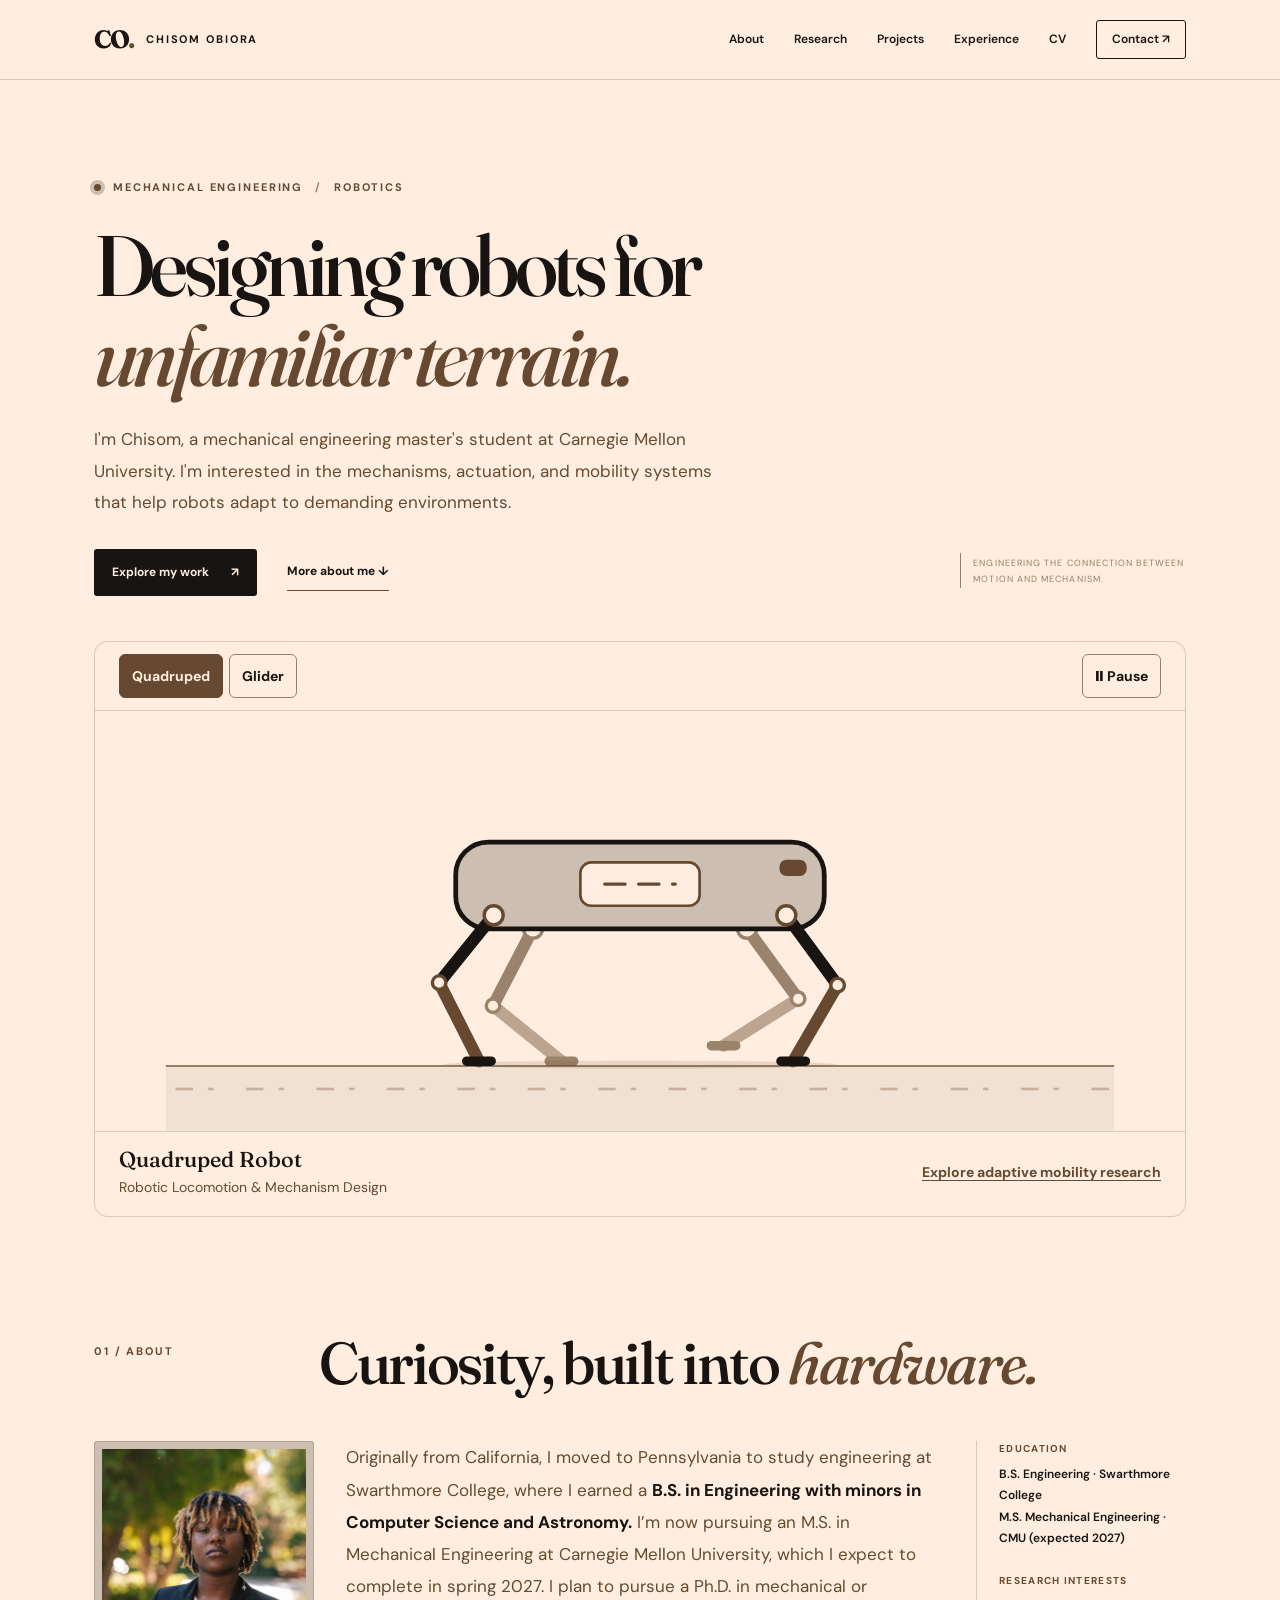
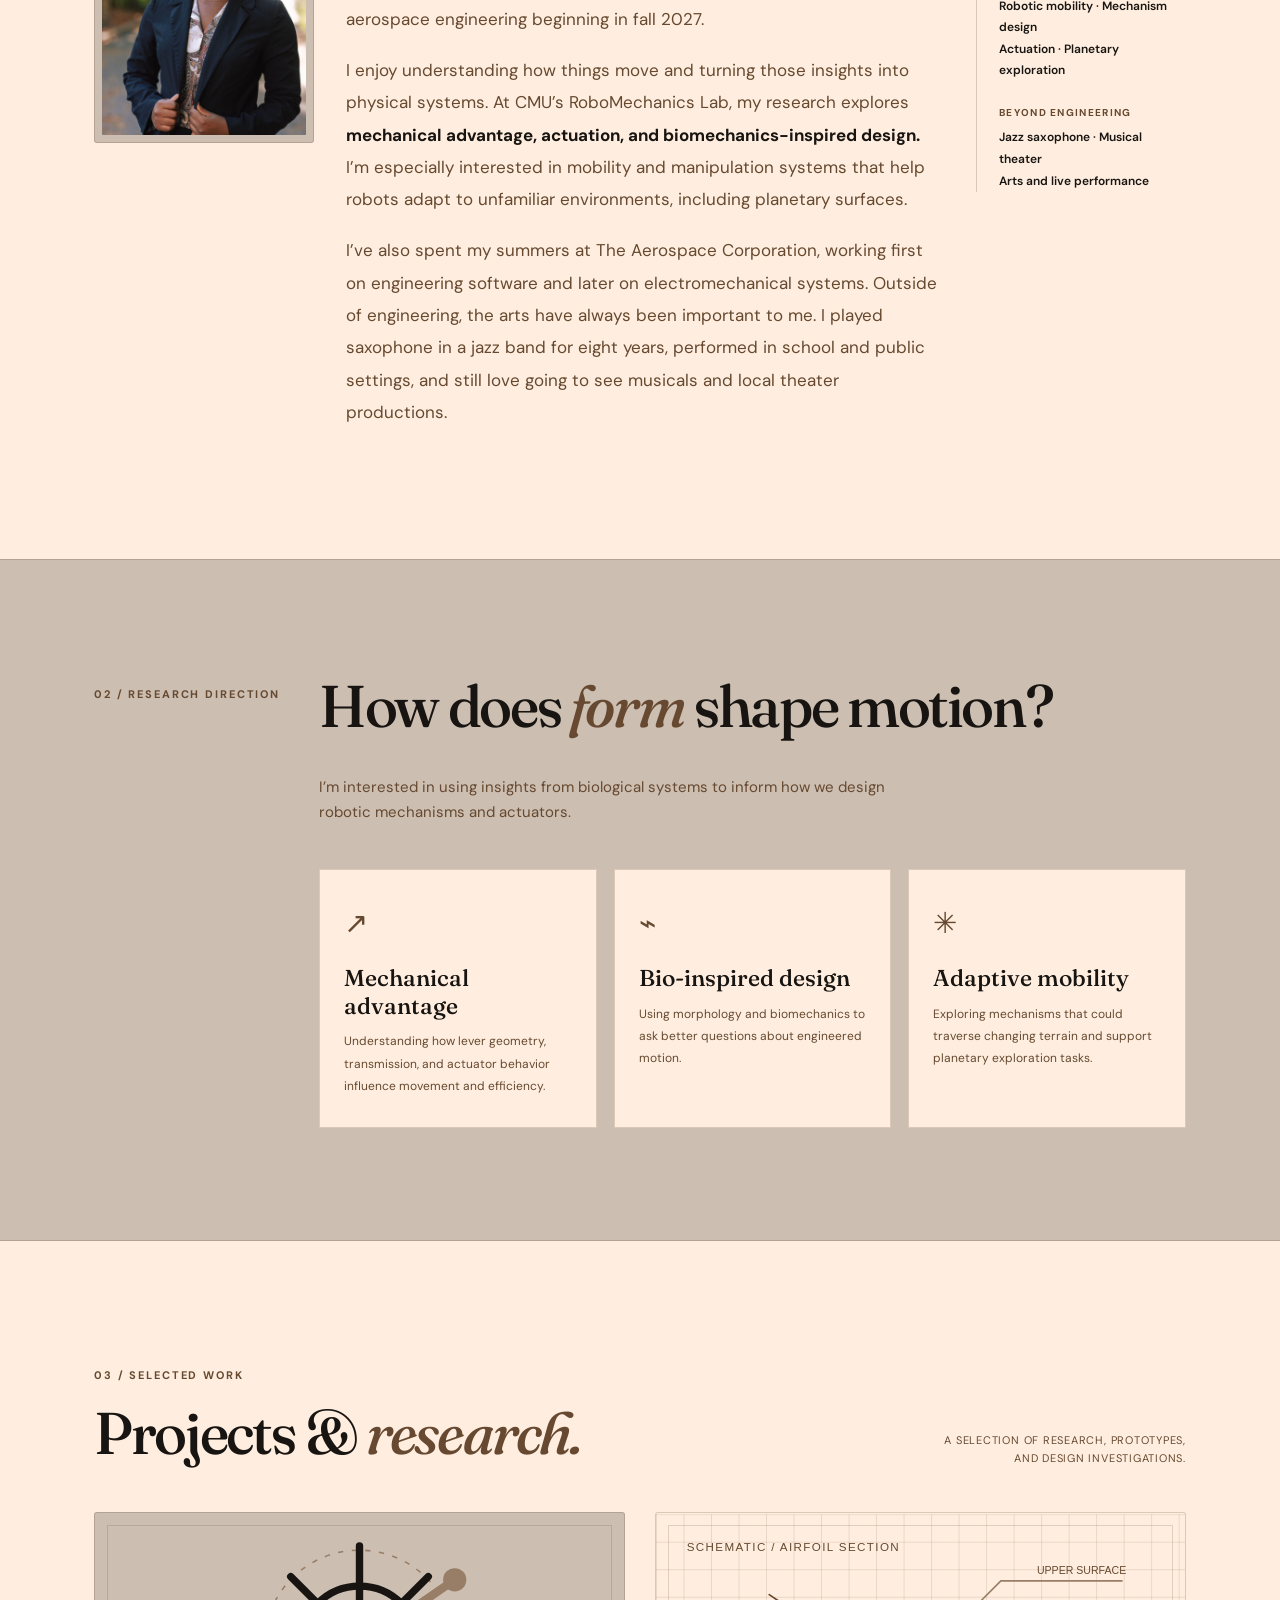
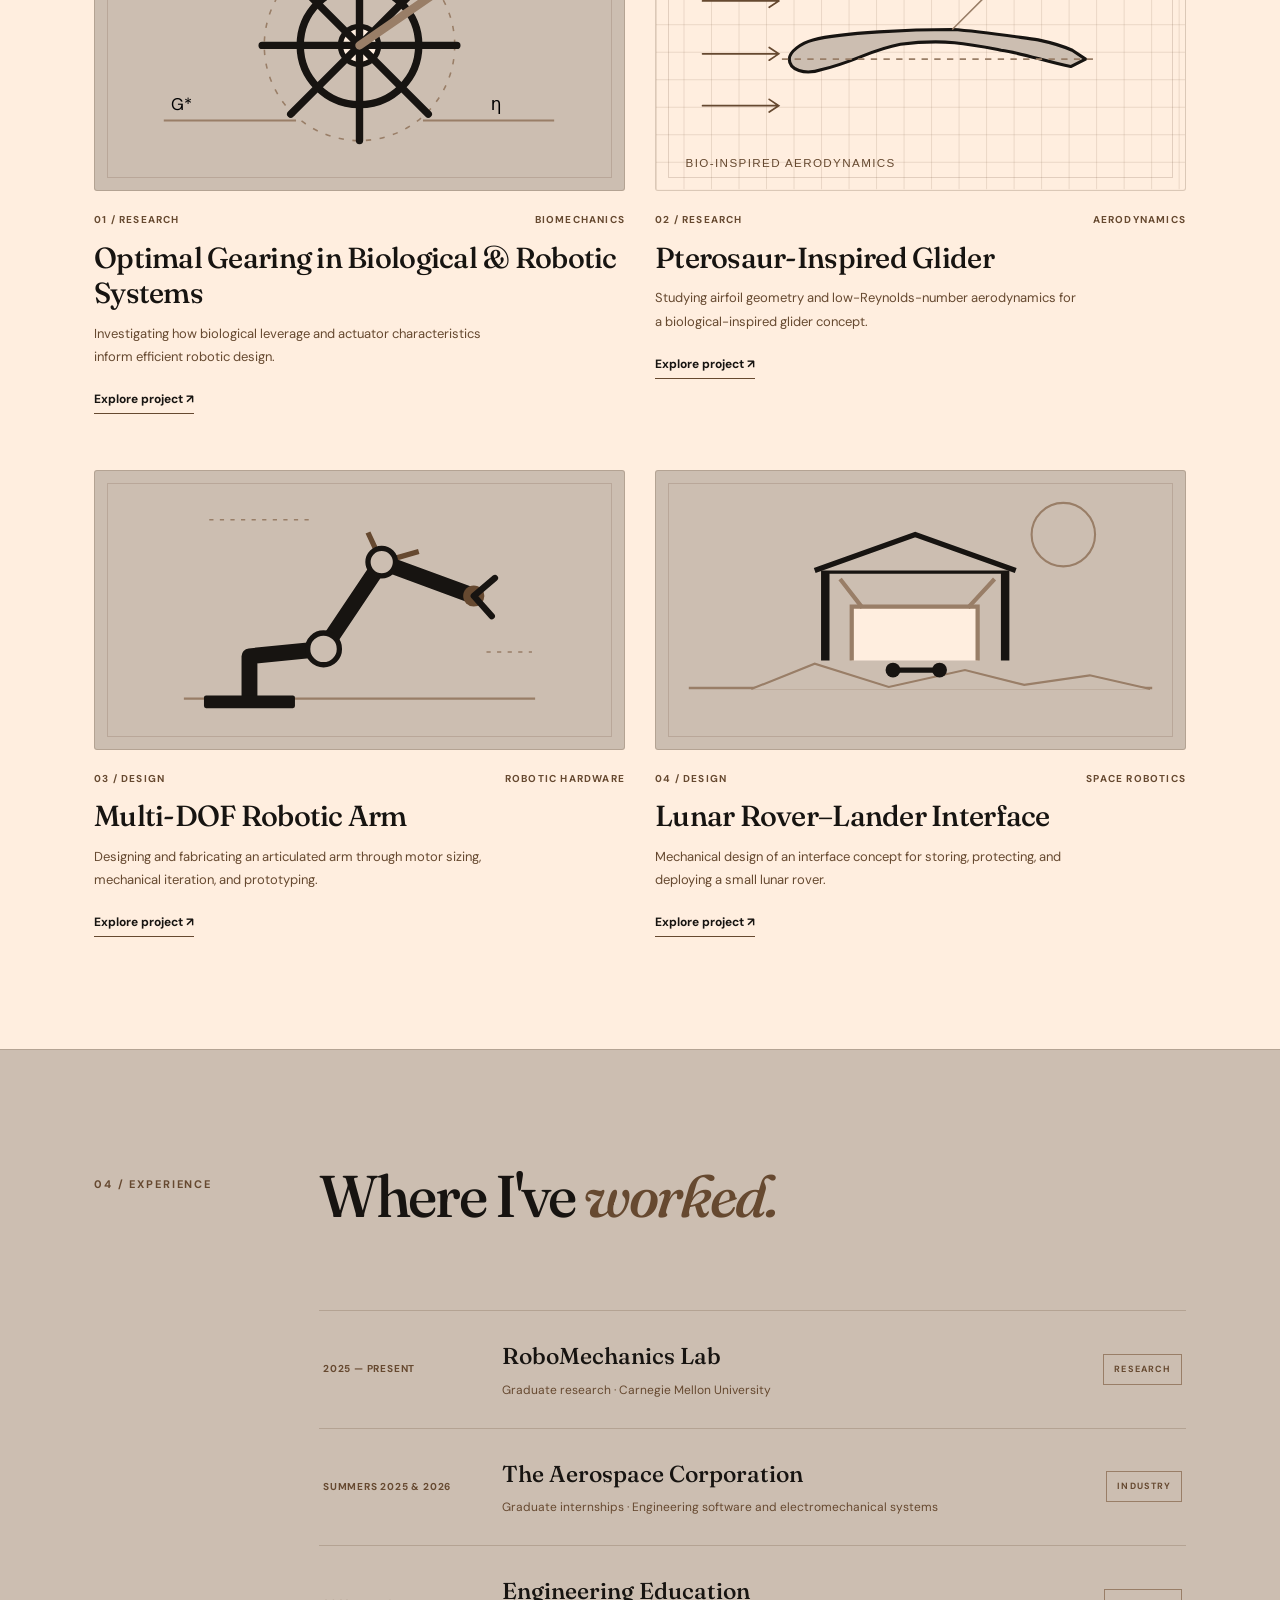
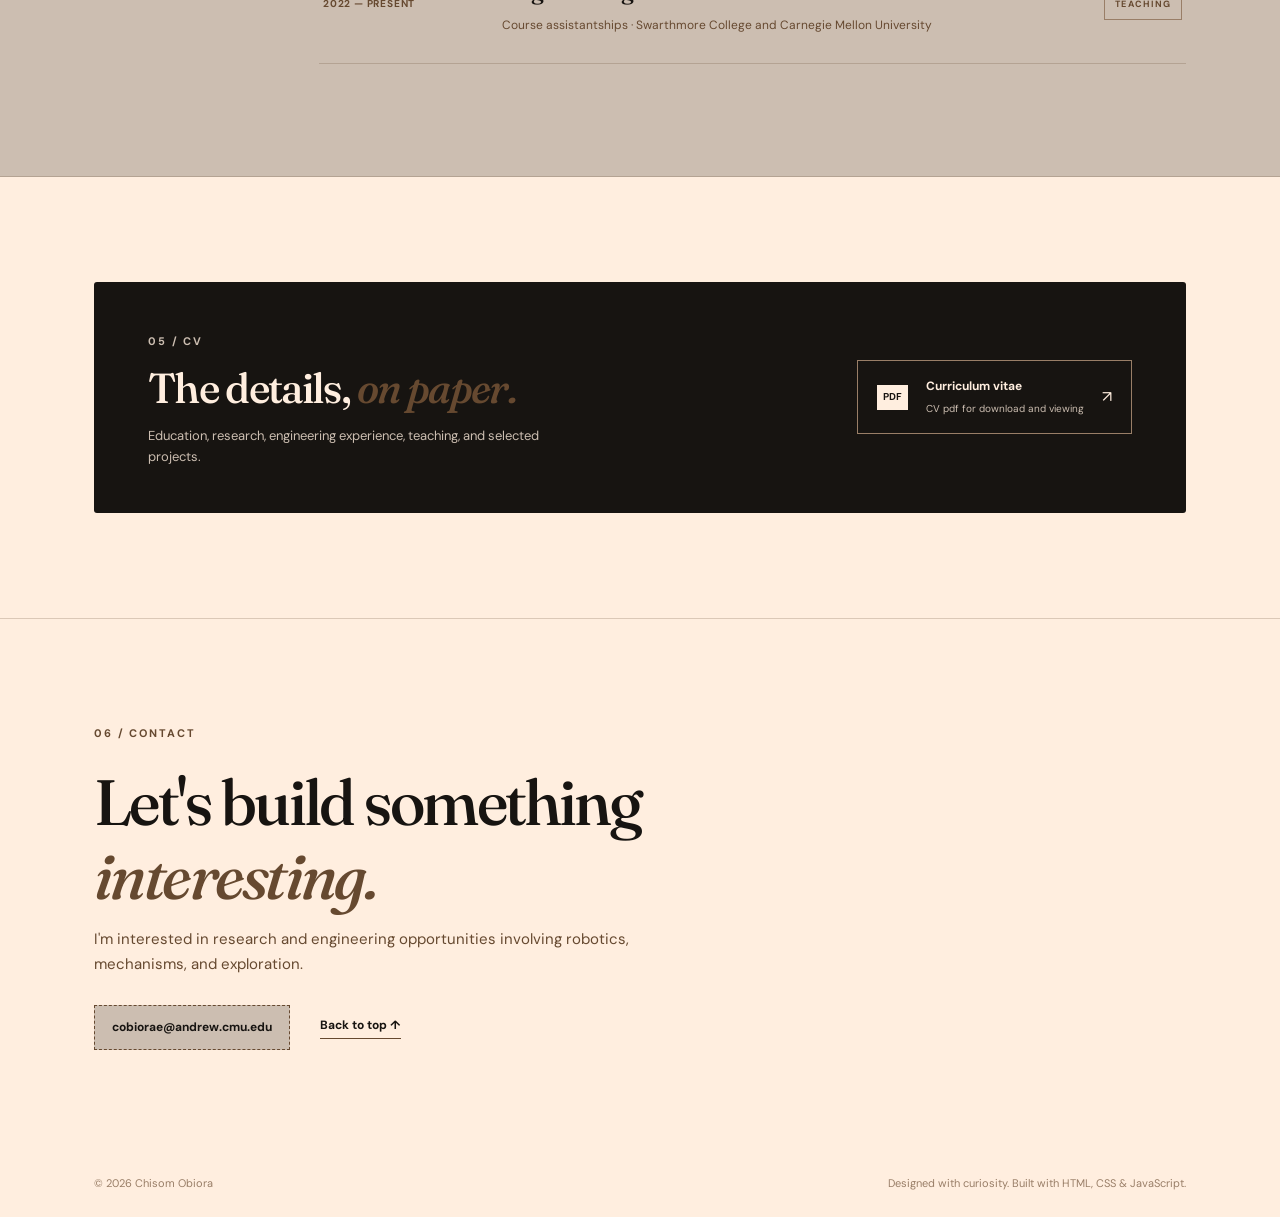
==== commit aa483f57: "Fixed project pages a bit" ====
--- a/index.html
+++ b/index.html
@@ -85,128 +85,143 @@
         </div>
       </section>
 
-      <section class="shell animation-section" aria-label="Animated robotic walker illustration">
+      <section class="shell animation-section" aria-label="Engineering illustrations">
         <div class="animation-card" id="animation-card">
-          <div class="animation-topline">
-            <div class="animation-kicker">
-              <span class="mini-cross" aria-hidden="true">✳</span>
-              A STUDY IN MOTION
-            </div>
-
-            <div class="animation-controls">
-              <button class="control-button" id="joints-toggle" type="button" aria-pressed="false">
-                Show joints
-              </button>
-              <button class="control-button" id="motion-toggle" type="button" aria-pressed="false">
-                <span id="motion-icon" aria-hidden="true">Ⅱ</span>
-                <span id="motion-label">Pause</span>
-              </button>
-            </div>
-          </div>
-
-          <svg
-            id="rover-scene"
-            class="rover-scene"
-            viewBox="0 0 920 360"
-            role="img"
-            aria-label="Original two-dimensional illustration of a four-legged exploration robot walking over a stylized terrain. Show joints reveals its mechanical pivots."
-          >
-            <defs>
-              <pattern id="grid" width="30" height="30" patternUnits="userSpaceOnUse">
-                <path d="M30 0H0V30" fill="none" stroke="var(--stone)" stroke-width="0.6" opacity=".65"></path>
-              </pattern>
-              <pattern id="hatch" width="14" height="14" patternUnits="userSpaceOnUse">
-                <path d="M-4 4L4 -4M0 14L14 0M10 18L18 10" stroke="var(--stone)" stroke-width="1"></path>
-              </pattern>
-            </defs>
-
-            <rect width="920" height="360" fill="url(#grid)" opacity=".7"></rect>
-
-            <g class="scene-marks" stroke="var(--taupe)" stroke-width="1.1" fill="none" opacity=".6">
-              <path d="M60 52h25m-12-12v25"></path>
-              <circle cx="784" cy="58" r="17"></circle>
-              <path d="M770 58h28M784 44v28"></path>
-              <path d="M80 132h35M97 114v36" opacity=".35"></path>
-              <path d="M850 166h24"></path>
-            </g>
-
-            <path d="M0 283 Q140 277 245 284 T475 282 T700 283 T920 282 L920 360H0Z" fill="var(--stone)"></path>
-            <path d="M0 283 Q140 277 245 284 T475 282 T700 283 T920 282" stroke="var(--taupe)" stroke-width="2.2" fill="none"></path>
-            <path d="M0 288H920V360H0Z" fill="url(#hatch)" opacity=".33"></path>
-
-            <g opacity=".6" fill="none" stroke="var(--taupe)">
-              <path d="M46 315h80m21 0h41m465 2h89m15 0h32"></path>
-              <path d="M33 335h126m78 0h48m405 0h72"></path>
-            </g>
-
-            <g id="rover" transform="translate(452 0)">
-              <ellipse cx="0" cy="287" rx="139" ry="8" fill="var(--brown)" opacity=".12"></ellipse>
-
-              <g id="far-legs" class="far-legs">
-                <g id="leg-rear-far" class="leg leg-far">
-                  <path class="upper-link"></path>
-                  <path class="lower-link"></path>
-                  <path class="foot"></path>
-                  <circle class="knee-joint joint" r="5"></circle>
-                  <circle class="hip-joint joint" r="5"></circle>
-                </g>
-
-                <g id="leg-front-far" class="leg leg-far">
-                  <path class="upper-link"></path>
-                  <path class="lower-link"></path>
-                  <path class="foot"></path>
-                  <circle class="knee-joint joint" r="5"></circle>
-                  <circle class="hip-joint joint" r="5"></circle>
+          <div class="animation-topline" id="illustration-controls" hidden>
+            <div class="animation-controls" role="group" aria-label="Engineering design">
+              <button class="control-button scene-button" type="button" data-scene="quadruped"
+                aria-controls="quadruped-panel" aria-pressed="true">Quadruped</button>
+              <button class="control-button scene-button" type="button" data-scene="glider"
+                aria-controls="glider-panel" aria-pressed="false">Glider</button>
+            </div>
+
+            <button class="control-button" id="motion-toggle" type="button">
+              <span id="motion-icon" aria-hidden="true">Ⅱ</span>
+              <span id="motion-label">Pause</span>
+            </button>
+          </div>
+
+          <figure class="illustration-panel" id="quadruped-panel">
+            <svg class="illustration-scene" viewBox="0 0 700 310" role="img"
+              aria-label="Side view of a walking robot with a rounded chassis and four articulated legs.">
+              <defs>
+                <pattern id="ground-ticks" width="52" height="18" patternUnits="userSpaceOnUse">
+                  <path d="M4 9h13m11 0h4" stroke="var(--taupe)" stroke-width="1.5"></path>
+                </pattern>
+              </defs>
+
+              <path d="M0 262H700V310H0Z" fill="var(--stone)" opacity=".28"></path>
+              <rect x="0" y="273" width="700" height="18" fill="url(#ground-ticks)" opacity=".65"></rect>
+              <path d="M0 262H700" stroke="var(--taupe)" stroke-width="1.5"></path>
+
+              <g id="rover" transform="translate(350 0)">
+                <ellipse cx="0" cy="261" rx="145" ry="3" fill="var(--brown)" opacity=".15"></ellipse>
+                <g id="rover-mechanism">
+                  <g id="leg-rear-far" class="leg leg-far">
+                    <path class="upper-link"></path>
+                    <path class="lower-link"></path>
+                    <path class="foot"></path>
+                    <circle class="knee-joint joint" r="5"></circle>
+                    <circle class="hip-joint joint" r="7"></circle>
+                  </g>
+                  <g id="leg-front-far" class="leg leg-far">
+                    <path class="upper-link"></path>
+                    <path class="lower-link"></path>
+                    <path class="foot"></path>
+                    <circle class="knee-joint joint" r="5"></circle>
+                    <circle class="hip-joint joint" r="7"></circle>
+                  </g>
+                  <g id="rover-chassis">
+                    <rect x="-136" y="96" width="272" height="64" rx="24"
+                      fill="var(--stone)" stroke="var(--black)" stroke-width="3.5"></rect>
+                    <rect x="-44" y="111" width="88" height="32" rx="8"
+                      fill="var(--peach)" stroke="var(--brown)" stroke-width="2"></rect>
+                    <path d="M-26 127h15m10 0h15m10 0h2" fill="none"
+                      stroke="var(--brown)" stroke-width="2.5" stroke-linecap="round"></path>
+                    <rect x="103" y="109" width="20" height="12" rx="5"
+                      fill="var(--brown)"></rect>
+                  </g>
+                  <g id="leg-rear-near" class="leg leg-near">
+                    <path class="upper-link"></path>
+                    <path class="lower-link"></path>
+                    <path class="foot"></path>
+                    <circle class="knee-joint joint" r="5"></circle>
+                    <circle class="hip-joint joint" r="7"></circle>
+                  </g>
+                  <g id="leg-front-near" class="leg leg-near">
+                    <path class="upper-link"></path>
+                    <path class="lower-link"></path>
+                    <path class="foot"></path>
+                    <circle class="knee-joint joint" r="5"></circle>
+                    <circle class="hip-joint joint" r="7"></circle>
+                  </g>
                 </g>
               </g>
-
-              <g class="robot-body">
-                <path d="M-104 141h208l-13 49h-182Z" fill="var(--peach)" stroke="var(--black)" stroke-width="4" stroke-linejoin="round"></path>
-                <path d="M-92 151h184" stroke="var(--taupe)" stroke-width="4" stroke-linecap="round"></path>
-                <path d="M-75 165h50M-13 165h45" stroke="var(--taupe)" stroke-width="2.5" stroke-linecap="round" opacity=".75"></path>
-                <rect x="-50" y="120" width="100" height="21" rx="5" fill="var(--black)" stroke="var(--black)" stroke-width="2"></rect>
-                <rect x="-30" y="125" width="18" height="10" rx="1.5" fill="var(--taupe)"></rect>
-                <rect x="-7" y="125" width="18" height="10" rx="1.5" fill="var(--taupe)"></rect>
-                <rect x="16" y="125" width="18" height="10" rx="1.5" fill="var(--taupe)"></rect>
-                <path d="M35 119L51 92L74 92" fill="none" stroke="var(--black)" stroke-width="3.5" stroke-linejoin="round"></path>
-                <circle cx="74" cy="92" r="6" fill="var(--brown)" stroke="var(--black)" stroke-width="2"></circle>
-                <path d="M-67 140v-12h-16v12" fill="var(--brown)" stroke="var(--black)" stroke-width="2"></path>
-                <circle cx="-82" cy="168" r="4" fill="var(--brown)"></circle>
-                <circle cx="82" cy="168" r="4" fill="var(--brown)"></circle>
-                <path d="M-102 177h204" stroke="var(--black)" stroke-width="2.5"></path>
+            </svg>
+            <figcaption class="animation-bottom">
+              <h2>Quadruped Robot</h2>
+              <p>Robotic Locomotion &amp; Mechanism Design</p>
+              <a href="#research">Explore adaptive mobility research</a>
+            </figcaption>
+          </figure>
+
+          <svg width="0" height="0" style="position: absolute" aria-hidden="true">
+            <defs>
+              <path id="pterosaur-airfoil-profile" d="M0 0
+                C0 -5 8 -11 16 -13 C36 -18 83 -20 110 -20
+                C129 -19 153 -15 168 -13 Q182 -10 191 -6 L200 0
+                L190 5 C174 2 158 -4 143 -6
+                C123 -10 105 -14 75 -10 C54 -6 44 2 22 7
+                C10 11 0 7 0 0Z"></path>
+            </defs>
+          </svg>
+
+          <figure class="illustration-panel" id="glider-panel" hidden>
+            <svg class="illustration-scene" viewBox="0 0 700 310" role="img"
+              aria-label="Top view of a pterosaur-inspired glider with an inset showing its cambered airfoil cross-section.">
+              <defs>
+                <pattern id="airflow-lines" width="92" height="154" patternUnits="userSpaceOnUse">
+                  <path d="M23 17v33m49 47v21m0 9v9" fill="none"
+                    stroke="var(--taupe)" stroke-width="1.4" stroke-linecap="round"></path>
+                </pattern>
+                <!-- Edit this half-wing and its ribs to change both sides symmetrically. -->
+                <g id="glider-half-wing">
+                  <path d="M12 0H78 C136 16 222 51 250 81
+                    C217 72 181 68 145 69 C91 68 49 76 12 92Z"
+                    fill="var(--stone)" stroke="var(--brown)" stroke-width="2.4" stroke-linejoin="round"></path>
+                  <path d="M42 1V81 M78 1V73 M114 13V69 M150 27V69
+                    M186 43V71 M222 62V75"
+                    fill="none" stroke="var(--taupe)" stroke-width="1.6"></path>
+                </g>
+              </defs>
+              <rect width="700" height="310" fill="url(#airflow-lines)" opacity=".38"></rect>
+
+              <g id="glider-airfoil-section" transform="translate(42 100)">
+                <text x="0" y="-34" fill="var(--brown)" font-size="20">Airfoil section</text>
+                <path d="M-8 0H208" fill="none" stroke="var(--taupe)"
+                  stroke-width="1.4" stroke-dasharray="5 4"></path>
+                <use href="#pterosaur-airfoil-profile"
+                  fill="var(--stone)" stroke="var(--brown)" stroke-width="2.2" stroke-linejoin="round"></use>
               </g>
 
-              <g id="near-legs" class="near-legs">
-                <g id="leg-rear-near" class="leg leg-near">
-                  <path class="upper-link"></path>
-                  <path class="lower-link"></path>
-                  <path class="foot"></path>
-                  <circle class="knee-joint joint" r="5"></circle>
-                  <circle class="hip-joint joint" r="5"></circle>
-                </g>
-
-                <g id="leg-front-near" class="leg leg-near">
-                  <path class="upper-link"></path>
-                  <path class="lower-link"></path>
-                  <path class="foot"></path>
-                  <circle class="knee-joint joint" r="5"></circle>
-                  <circle class="hip-joint joint" r="5"></circle>
+              <g id="glider" transform="translate(350 153)">
+                <use href="#glider-half-wing"></use>
+                <use href="#glider-half-wing" transform="scale(-1 1)"></use>
+                <g id="glider-fuselage" stroke="var(--black)" stroke-width="2.4" stroke-linejoin="round">
+                  <path d="M-10 6L-5-44L-6-49L0-98L6-49L5-44L10 6Z" fill="var(--stone)"></path>
+                  <path d="M-5-44H5M0-90V-50" fill="none" stroke="var(--taupe)" stroke-width="1.5"></path>
+                  <path d="M-10 11L-3 85H3L10 11Z M-6 20L0 77L6 20Z"
+                    fill="var(--brown)" fill-rule="evenodd"></path>
+                  <rect x="-12" y="-4" width="24" height="22" rx="5" fill="var(--peach)"></rect>
                 </g>
               </g>
-            </g>
-
-            <g class="scene-annotation">
-              <path d="M690 116h72l34-30" stroke="var(--taupe)" stroke-width="1" fill="none" stroke-dasharray="4 5"></path>
-              <text x="698" y="109">EXPLORATION / 01</text>
-              <text x="53" y="347">MECHANISM STUDY — CONCEPT ILLUSTRATION</text>
-              <text x="864" y="347" text-anchor="end">NOT A PHYSICS SIMULATION</text>
-            </g>
-          </svg>
-
-          <div class="animation-bottom">
-            <p>An original, simplified walking mechanism. Toggle its joints to see the linkage structure.</p>
-            <span class="animation-index">FIG. 01 / THE WALKER</span>
-          </div>
+            </svg>
+            <figcaption class="animation-bottom">
+              <h2>Pterosaur-Inspired Glider</h2>
+              <p>Pterosaur-Inspired Aerodynamics &amp; Flight</p>
+              <a href="projects/pterosaur-glider.html">View the glider project</a>
+            </figcaption>
+          </figure>
         </div>
       </section>
 
@@ -377,13 +392,14 @@
                 <g stroke="var(--brown)" stroke-width="1.6" fill="none" stroke-linecap="round">
                   <path d="M44 82h72m-9-6 9 6-9 6M44 132h72m-9-6 9 6-9 6M44 181h72m-9-6 9 6-9 6"></path>
                 </g>
-                <path d="M126 137 C199 78 316 100 408 128 C308 141 203 157 126 137Z" fill="var(--stone)" stroke="var(--black)" stroke-width="3" stroke-linejoin="round"></path>
-                <path d="M126 137 Q261 133 408 128" fill="none" stroke="var(--brown)" stroke-width="2" stroke-dasharray="6 6"></path>
+                <use href="#pterosaur-airfoil-profile" transform="translate(126 137) scale(1.4)"
+                  fill="var(--stone)" stroke="var(--black)" stroke-width="2.1" stroke-linejoin="round"></use>
+                <path d="M119 137H415" fill="none" stroke="var(--taupe)" stroke-width="1.5" stroke-dasharray="6 6"></path>
                 <g fill="var(--brown)" font-family="sans-serif" font-size="11" letter-spacing="1.3">
                   <text x="29" y="35">SCHEMATIC / AIRFOIL SECTION</text>
                   <text x="28" y="239">BIO-INSPIRED AERODYNAMICS</text>
                 </g>
-                <path d="M293 92L326 63H441" fill="none" stroke="var(--taupe)" stroke-width="1.5"></path>
+                <path d="M280 109L326 63H441" fill="none" stroke="var(--taupe)" stroke-width="1.5"></path>
                 <text x="360" y="57" fill="var(--brown)" font-family="sans-serif" font-size="10">UPPER SURFACE</text>
               </svg>
             </div>
--- a/styles.css
+++ b/styles.css
@@ -25,8 +25,82 @@
 
 *{box-sizing:border-box}html{scroll-behavior:smooth;scroll-padding-top:95px}body{margin:0;background:var(--bg);color:var(--ink);font-family:'DM Sans',system-ui,-apple-system,sans-serif;line-height:1.65;-webkit-font-smoothing:antialiased}a{color:inherit;text-decoration:none}button{font:inherit}a:focus-visible,button:focus-visible{outline:3px solid var(--accent);outline-offset:4px}::selection{background:var(--taupe);color:var(--black)}.shell{max-width:1160px;margin-inline:auto;padding-inline:34px}.skip-link{position:absolute;top:-60px;left:20px;z-index:20;background:var(--ink);color:var(--peach);padding:10px 16px}.skip-link:focus{top:10px}
 .site-header{position:sticky;top:0;z-index:10;background:color-mix(in srgb, var(--peach) 95%, transparent);backdrop-filter:blur(16px);border-bottom:1px solid color-mix(in srgb, var(--black) 10%, transparent)}.nav-row{min-height:79px;display:flex;align-items:center;justify-content:space-between;gap:22px}.wordmark{display:flex;align-items:center;gap:13px;font-size:11px;letter-spacing:.17em;font-weight:700;white-space:nowrap}.wordmark-mark{font-family:'Fraunces',Georgia,serif;font-size:25px;letter-spacing:-.08em}.mark-dot{color:var(--accent)}.primary-nav{display:flex;align-items:center;gap:30px;font-size:12px;font-weight:600}.primary-nav>a{transition:color .2s}.primary-nav>a:hover{color:var(--accent)}.primary-nav .nav-contact{padding:9px 15px;border:1px solid var(--ink);border-radius:3px}.nav-toggle{display:none}
-.hero{padding-top:98px;padding-bottom:45px;position:relative}.hero-copy{max-width:775px}.eyebrow,.section-num,.animation-kicker,.animation-index{font-size:11px;font-weight:700;letter-spacing:.17em}.eyebrow{display:flex;gap:12px;align-items:center;text-transform:uppercase;color:var(--brown)}.status-dot{display:inline-block;background:var(--taupe);width:7px;height:7px;border-radius:50%;box-shadow:0 0 0 4px var(--stone)}.slash{color:var(--taupe)}.hero h1{font-family:'Fraunces',Georgia,serif;font-size:clamp(54px,6.7vw,97px);font-weight:500;line-height:1.05;letter-spacing:-.055em;margin:24px 0}.hero h1 em,.section h2 em,.contact-section h2 em{color:var(--accent);font-style:italic;font-weight:500}.hero-description{max-width:635px;color:var(--brown);font-size:17px;line-height:1.85;margin:0 0 30px}.hero-actions{display:flex;align-items:center;gap:30px}.button{display:inline-flex;align-items:center;justify-content:center;gap:22px;font-size:12px;font-weight:700;border-radius:3px;padding:14px 18px}.button-primary{background:var(--ink);color:var(--peach);transition:background .2s,transform .2s}.button-primary:hover{background:var(--brown);transform:translateY(-2px)}.text-link{font-size:12px;font-weight:700;border-bottom:1px solid var(--taupe);padding:8px 0}.hero-side-note{position:absolute;right:36px;bottom:53px;display:flex;align-items:center;gap:12px;color:var(--taupe);text-transform:uppercase;font-size:9px;letter-spacing:.12em;line-height:1.8}.side-line{height:35px;width:1px;background:var(--taupe)}
-.animation-card{background:var(--peach);border:1px solid var(--stone);box-shadow:var(--shadow);border-radius:5px;overflow:hidden}.animation-topline{display:flex;justify-content:space-between;align-items:center;gap:12px;padding:17px 24px;border-bottom:1px solid var(--stone)}.animation-kicker{color:var(--brown)}.mini-cross{font-size:15px;margin-right:8px;color:var(--accent)}.animation-controls{display:flex;gap:8px}.control-button{background:transparent;border:1px solid var(--stone);color:var(--black);padding:7px 12px;border-radius:3px;font-size:11px;font-weight:700;cursor:pointer;transition:background .2s}.control-button:hover,.control-button[aria-pressed='true']{background:var(--stone)}.rover-scene{display:block;width:100%;height:auto;max-height:420px}.animation-bottom{border-top:1px solid var(--stone);padding:12px 24px;display:flex;align-items:center;justify-content:space-between;gap:12px}.animation-bottom p{margin:0;color:var(--brown);font-size:11px}.animation-index{color:var(--taupe);white-space:nowrap;font-size:10px}.scene-annotation{font-size:10px;letter-spacing:.13em;fill:var(--taupe);font-family:'DM Sans',system-ui,sans-serif}.leg .upper-link,.leg .lower-link{fill:none;stroke-linecap:round;stroke-linejoin:round;stroke-width:9}.leg-near .upper-link{stroke:var(--black)}.leg-near .lower-link{stroke:var(--brown)}.leg-far{opacity:.52}.leg-far .upper-link{stroke:var(--brown)}.leg-far .lower-link{stroke:var(--taupe)}.leg .foot{fill:none;stroke:var(--black);stroke-width:7;stroke-linecap:round}.leg-far .foot{stroke:var(--brown)}.joint{fill:var(--peach);stroke:var(--brown);stroke-width:3;opacity:0;transition:opacity .2s}.animation-card.show-joints .joint{opacity:1}
+.hero{padding-top:98px;padding-bottom:45px;position:relative}.hero-copy{max-width:775px}.eyebrow,.section-num{font-size:11px;font-weight:700;letter-spacing:.17em}.eyebrow{display:flex;gap:12px;align-items:center;text-transform:uppercase;color:var(--brown)}.status-dot{display:inline-block;background:var(--taupe);width:7px;height:7px;border-radius:50%;box-shadow:0 0 0 4px var(--stone)}.slash{color:var(--taupe)}.hero h1{font-family:'Fraunces',Georgia,serif;font-size:clamp(54px,6.7vw,97px);font-weight:500;line-height:1.05;letter-spacing:-.055em;margin:24px 0}.hero h1 em,.section h2 em,.contact-section h2 em{color:var(--accent);font-style:italic;font-weight:500}.hero-description{max-width:635px;color:var(--brown);font-size:17px;line-height:1.85;margin:0 0 30px}.hero-actions{display:flex;align-items:center;gap:30px}.button{display:inline-flex;align-items:center;justify-content:center;gap:22px;font-size:12px;font-weight:700;border-radius:3px;padding:14px 18px}.button-primary{background:var(--ink);color:var(--peach);transition:background .2s,transform .2s}.button-primary:hover{background:var(--brown);transform:translateY(-2px)}.text-link{font-size:12px;font-weight:700;border-bottom:1px solid var(--taupe);padding:8px 0}.hero-side-note{position:absolute;right:36px;bottom:53px;display:flex;align-items:center;gap:12px;color:var(--taupe);text-transform:uppercase;font-size:9px;letter-spacing:.12em;line-height:1.8}.side-line{height:35px;width:1px;background:var(--taupe)}
+.animation-card {
+  background: var(--peach);
+  border: 1px solid var(--line);
+  border-radius: 14px;
+  overflow: hidden;
+}
+.animation-topline {
+  display: flex;
+  justify-content: space-between;
+  align-items: center;
+  flex-wrap: wrap;
+  gap: 8px 16px;
+  padding: 12px 24px;
+  border-bottom: 1px solid var(--line);
+}
+.animation-controls { display: flex; flex-wrap: wrap; gap: 6px; }
+.control-button {
+  min-height: 44px;
+  padding: 6px 12px;
+  border: 1px solid var(--taupe);
+  border-radius: 6px;
+  background: transparent;
+  color: var(--black);
+  font-size: 0.875rem;
+  font-weight: 700;
+  cursor: pointer;
+}
+.control-button:hover { background: var(--stone); }
+.scene-button[aria-pressed="true"] {
+  background: var(--brown);
+  border-color: var(--brown);
+  color: var(--peach);
+}
+.illustration-panel { margin: 0; }
+.animation-topline[hidden], .illustration-panel[hidden] { display: none; }
+.illustration-panel:not([hidden]) { animation: illustration-fade 200ms ease-out; }
+@keyframes illustration-fade { from { opacity: 0; } to { opacity: 1; } }
+.illustration-scene { display: block; width: 100%; height: auto; max-height: 420px; }
+.animation-bottom {
+  display: grid;
+  grid-template-columns: 1fr auto;
+  align-items: baseline;
+  gap: 2px 24px;
+  padding: 14px 24px 16px;
+  border-top: 1px solid var(--line);
+}
+.animation-bottom h2 { margin: 0; font: 500 1.35rem/1.3 'Fraunces', Georgia, serif; }
+.animation-bottom p { grid-column: 1; margin: 0; color: var(--brown); font-size: 0.875rem; }
+.animation-bottom a {
+  grid-column: 2;
+  grid-row: 1 / 3;
+  align-self: center;
+  color: var(--brown);
+  font-size: 0.875rem;
+  font-weight: 700;
+  text-decoration: underline;
+  text-underline-offset: 0.22em;
+}
+.leg .upper-link, .leg .lower-link, .leg .foot {
+  fill: none;
+  stroke-linecap: round;
+  stroke-linejoin: round;
+  stroke-width: 9;
+}
+.leg .foot { stroke: var(--black); stroke-width: 7; }
+.leg-far { opacity: .65; }
+.joint { stroke-width: 2.5; }
+@media (max-width: 600px) {
+  .animation-topline, .animation-bottom { padding-inline: 12px; }
+  .animation-bottom { display: block; }
+  .animation-bottom a { display: inline-block; margin-top: 6px; }
+}
+@media (prefers-reduced-motion: reduce) {
+  .illustration-panel:not([hidden]) { animation: none; }
+}
 .section{padding-top:112px;padding-bottom:112px}.section-heading{display:grid;grid-template-columns:190px 1fr;gap:35px;margin-bottom:45px;align-items:start}.section-num{color:var(--brown);white-space:nowrap;padding-top:13px}.section h2,.contact-section h2{font-family:'Fraunces',Georgia,serif;font-size:clamp(40px,4.6vw,61px);line-height:1.15;font-weight:500;letter-spacing:-.04em;margin:0}.about-grid{display:grid;grid-template-columns:220px minmax(0,1fr) 210px;gap:32px;padding-left:0;align-items:start}.about-main{font-size:17px;line-height:1.9;color:var(--brown)}.about-main p{margin:0 0 19px}.about-main strong{font-weight:700;color:var(--ink)}.about-facts{border-left:1px solid var(--line);padding-left:32px;display:flex;flex-direction:column;gap:23px}.about-facts div{display:flex;flex-direction:column;gap:6px}.about-facts span{font-size:10px;letter-spacing:.13em;font-weight:700;color:var(--brown)}.about-facts strong{font-size:12px;line-height:1.8;font-weight:600}
 .research-wrap{background:var(--stone);border-top:1px solid var(--stone);border-bottom:1px solid var(--stone)}.section-heading.compact{grid-template-columns:190px 1fr;grid-template-rows:auto auto}.section-heading.compact h2{grid-column:2}.section-intro{grid-column:2;max-width:600px;margin:0;color:var(--brown);font-size:15px}.research-pillars{display:grid;grid-template-columns:repeat(3,1fr);gap:17px;margin-left:225px}.research-pillars article{padding:30px 24px;background:var(--peach);border:1px solid var(--stone);min-height:244px}.pillar-icon{font-size:29px;color:var(--accent);font-family:Georgia,serif}.research-pillars h3{font-family:'Fraunces',Georgia,serif;font-size:23px;font-weight:500;line-height:1.2;margin:17px 0 10px}.research-pillars p{font-size:12px;line-height:1.85;color:var(--brown);margin:0}
 .projects-heading{grid-template-columns:1fr auto;align-items:end}.projects-heading .section-num{display:block;margin-bottom:15px}.section-side-note{font-size:11px;text-transform:uppercase;letter-spacing:.07em;color:var(--taupe);text-align:right}.project-grid{display:grid;grid-template-columns:repeat(2,minmax(0,1fr));column-gap:30px;row-gap:56px}.project-card{display:block;transition:transform .2s}.project-card:hover{transform:translateY(-3px)}.project-art{height:auto;aspect-ratio:1.9;background:var(--stone);border:1px solid var(--stone);overflow:hidden;display:flex;align-items:center;justify-content:center;border-radius:3px;position:relative}.project-art:after{content:'';position:absolute;inset:12px;border:1px solid color-mix(in srgb, var(--brown) 15%, transparent);pointer-events:none}.project-art svg{width:100%;height:100%}.art-glider{background:var(--stone)}.art-arm{background:var(--stone)}.art-space{background:var(--stone)}.project-meta{display:flex;justify-content:space-between;gap:10px;color:var(--brown);font-size:10px;letter-spacing:.12em;font-weight:700;margin-top:21px}.project-card h3{font-family:'Fraunces',Georgia,serif;font-weight:500;font-size:29px;line-height:1.22;letter-spacing:-.025em;margin:11px 0}.project-card p{font-size:13px;line-height:1.8;color:var(--brown);max-width:425px;margin:0 0 17px}.project-action{display:inline-block;font-size:12px;font-weight:700;border-bottom:1px solid var(--taupe);padding-bottom:3px}
@@ -35,7 +109,7 @@
 /* Inner project pages */
 .subpage-hero{padding-top:68px;padding-bottom:58px}.back-link{font-size:12px;font-weight:700;border-bottom:1px solid var(--taupe);padding-bottom:3px}.subpage-hero .section-num{display:block;margin-top:60px}.subpage-hero h1{font-family:'Fraunces',Georgia,serif;font-size:clamp(46px,6vw,80px);font-weight:500;line-height:1.1;letter-spacing:-.045em;max-width:860px;margin:13px 0 21px}.subpage-hero h1 em{font-weight:500;color:var(--accent)}.subpage-summary{font-size:17px;line-height:1.85;color:var(--brown);max-width:760px}.detail-tags{display:flex;flex-wrap:wrap;gap:8px;margin-top:24px}.detail-tags span{border:1px solid var(--taupe);padding:6px 11px;color:var(--brown);font-size:10px;letter-spacing:.08em;text-transform:uppercase}.detail-banner{background:var(--stone);border:1px solid var(--stone);padding:56px;min-height:260px;display:flex;align-items:center;justify-content:center;gap:30px}.detail-banner strong{font-family:'Fraunces',Georgia,serif;font-size:clamp(38px,5vw,64px);font-weight:500;line-height:1.1;max-width:740px;text-align:center;letter-spacing:-.03em}.detail-banner em{color:var(--accent)}.detail-content{display:grid;grid-template-columns:180px 1fr;gap:50px;padding-top:70px;padding-bottom:90px}.detail-content aside{font-size:10px;font-weight:700;color:var(--brown);letter-spacing:.16em}.detail-article{max-width:770px}.detail-article h2{font-family:'Fraunces',Georgia,serif;font-size:30px;font-weight:500;margin:0 0 10px}.detail-article p{color:var(--brown);font-size:15px;line-height:1.9;margin:0 0 27px}.detail-article ul{margin:0 0 30px;padding-left:22px;color:var(--brown);font-size:15px;line-height:1.9}.image-placeholders{display:grid;grid-template-columns:1fr 1fr;gap:15px;margin:24px 0 42px}.image-placeholder{min-height:175px;border:1px dashed var(--taupe);background:var(--stone);color:var(--taupe);display:flex;align-items:center;justify-content:center;text-align:center;padding:24px;font-size:12px}.detail-note{background:var(--stone);padding:17px 22px;font-size:12px;line-height:1.8;color:var(--brown);margin-bottom:28px}.next-projects{padding-bottom:95px}.next-projects a{border-bottom:1px solid var(--taupe);font-size:13px;font-weight:700}
 @media(max-width:1050px){.hero-side-note{display:none}.about-grid,.research-pillars,.experience-list{margin-left:0;padding-left:0}.about-grid{gap:40px}.section-heading,.section-heading.compact{grid-template-columns:150px 1fr}.shell{padding-inline:26px}}
-@media(max-width:760px){.shell{padding-inline:19px}.nav-row{min-height:70px}.wordmark-label{font-size:10px}.nav-toggle{display:flex;width:36px;height:34px;border:1px solid var(--line);border-radius:3px;background:transparent;flex-direction:column;gap:5px;align-items:center;justify-content:center}.nav-toggle span{display:block;width:16px;height:2px;background:var(--ink)}.primary-nav{display:none;position:absolute;top:69px;left:0;right:0;background:var(--bg);border-bottom:1px solid var(--line);padding:18px 20px 25px;flex-direction:column;align-items:stretch;gap:17px}.primary-nav.open{display:flex}.primary-nav .nav-contact{align-self:flex-start}.hero{padding-top:61px;padding-bottom:38px}.hero h1{font-size:clamp(48px,11.5vw,71px)}.hero-description{font-size:15px}.hero-actions{gap:21px}.animation-topline{padding:12px 12px;flex-wrap:wrap}.animation-bottom{padding:11px 12px}.animation-index{display:none}.animation-kicker{font-size:9px}.control-button{font-size:10px;padding:6px 9px}.section{padding-top:75px;padding-bottom:75px}.section-heading,.section-heading.compact,.projects-heading{display:block;margin-bottom:29px}.section-num{display:block;padding:0;margin-bottom:15px}.section h2{font-size:clamp(38px,9vw,50px)}.section-intro{margin-top:17px}.about-grid{display:block}.about-main{font-size:15px}.about-facts{margin-top:28px;display:grid;grid-template-columns:1fr 1fr;gap:22px;padding-left:23px}.research-pillars{grid-template-columns:1fr;gap:11px}.research-pillars article{min-height:0;padding:23px}.project-grid{grid-template-columns:1fr;row-gap:40px}.project-card h3{font-size:27px}.section-side-note{display:none}.experience-row{grid-template-columns:1fr auto;gap:10px}.experience-date{grid-column:1/-1}.experience-row h3{font-size:21px}.cv-panel{padding:28px;display:block}.cv-panel h2{font-size:36px}.cv-placeholder{margin-top:23px}.contact-section{padding:65px 0}.footer{display:block}.footer span{display:block;margin:7px 0}.subpage-hero{padding-top:40px}.subpage-hero .section-num{margin-top:45px}.detail-banner{padding:33px 18px;min-height:205px}.detail-content{display:block;padding-top:45px;padding-bottom:50px}.detail-content aside{margin-bottom:25px}.image-placeholders{grid-template-columns:1fr}.contact-actions{flex-direction:column;align-items:flex-start;gap:18px}}
+@media(max-width:760px){.shell{padding-inline:19px}.nav-row{min-height:70px}.wordmark-label{font-size:10px}.nav-toggle{display:flex;width:36px;height:34px;border:1px solid var(--line);border-radius:3px;background:transparent;flex-direction:column;gap:5px;align-items:center;justify-content:center}.nav-toggle span{display:block;width:16px;height:2px;background:var(--ink)}.primary-nav{display:none;position:absolute;top:69px;left:0;right:0;background:var(--bg);border-bottom:1px solid var(--line);padding:18px 20px 25px;flex-direction:column;align-items:stretch;gap:17px}.primary-nav.open{display:flex}.primary-nav .nav-contact{align-self:flex-start}.hero{padding-top:61px;padding-bottom:38px}.hero h1{font-size:clamp(48px,11.5vw,71px)}.hero-description{font-size:15px}.hero-actions{gap:21px}.section{padding-top:75px;padding-bottom:75px}.section-heading,.section-heading.compact,.projects-heading{display:block;margin-bottom:29px}.section-num{display:block;padding:0;margin-bottom:15px}.section h2{font-size:clamp(38px,9vw,50px)}.section-intro{margin-top:17px}.about-grid{display:block}.about-main{font-size:15px}.about-facts{margin-top:28px;display:grid;grid-template-columns:1fr 1fr;gap:22px;padding-left:23px}.research-pillars{grid-template-columns:1fr;gap:11px}.research-pillars article{min-height:0;padding:23px}.project-grid{grid-template-columns:1fr;row-gap:40px}.project-card h3{font-size:27px}.section-side-note{display:none}.experience-row{grid-template-columns:1fr auto;gap:10px}.experience-date{grid-column:1/-1}.experience-row h3{font-size:21px}.cv-panel{padding:28px;display:block}.cv-panel h2{font-size:36px}.cv-placeholder{margin-top:23px}.contact-section{padding:65px 0}.footer{display:block}.footer span{display:block;margin:7px 0}.subpage-hero{padding-top:40px}.subpage-hero .section-num{margin-top:45px}.detail-banner{padding:33px 18px;min-height:205px}.detail-content{display:block;padding-top:45px;padding-bottom:50px}.detail-content aside{margin-bottom:25px}.image-placeholders{grid-template-columns:1fr}.contact-actions{flex-direction:column;align-items:flex-start;gap:18px}}
 @media(prefers-reduced-motion:reduce){html{scroll-behavior:auto}*,*:before,*:after{animation-duration:.01ms!important;animation-iteration-count:1!important;transition-duration:.01ms!important}}
 
 /* Real project images — optional drop-in replacements for starter drawings.
@@ -62,15 +136,11 @@
 .hero-description,.about-main,.section-intro,.research-pillars p,
 .project-card p,.experience-row p,.contact-inner>p,.subpage-summary,
 .detail-article p,.detail-article ul { color:var(--brown); }
-.eyebrow,.animation-kicker,.section-num,.animation-index,
+.eyebrow,.section-num,
 .section-side-note,.about-facts span,.project-meta,.experience-date,
 .experience-tag,.detail-content aside,.detail-tags span { color:var(--brown); }
-.hero-side-note,.animation-bottom p,.footer,.project-figure figcaption,
-.scene-annotation { color:var(--brown); fill:var(--brown); }
-.animation-card,.research-pillars article { background:var(--peach); border-color:var(--line); }
-.animation-topline,.animation-bottom { border-color:var(--line); }
-.control-button { color:var(--black); border-color:var(--taupe); }
-.control-button:hover,.control-button[aria-pressed='true'] { background:var(--stone); }
+.hero-side-note,.footer,.project-figure figcaption,
+.research-pillars article { background:var(--peach); border-color:var(--line); }
 .status-dot { background:var(--brown); box-shadow:0 0 0 4px var(--stone); }
 .research-wrap,.experience-wrap { background:var(--stone); border-color:var(--line); }
 .research-pillars article { background:var(--peach); }
@@ -92,7 +162,6 @@
 .project-figure .uploaded-photo { background:var(--stone); }
 .text-link,.project-action,.contact-actions a,.back-link,.next-projects a { border-color:var(--brown); }
 .button-primary:hover { background:var(--brown); }
-.scene-annotation path { stroke:var(--brown); }
 .leg-near .upper-link { stroke:var(--black); }
 .leg-near .lower-link { stroke:var(--brown); }
 .leg-far .upper-link { stroke:var(--brown); }
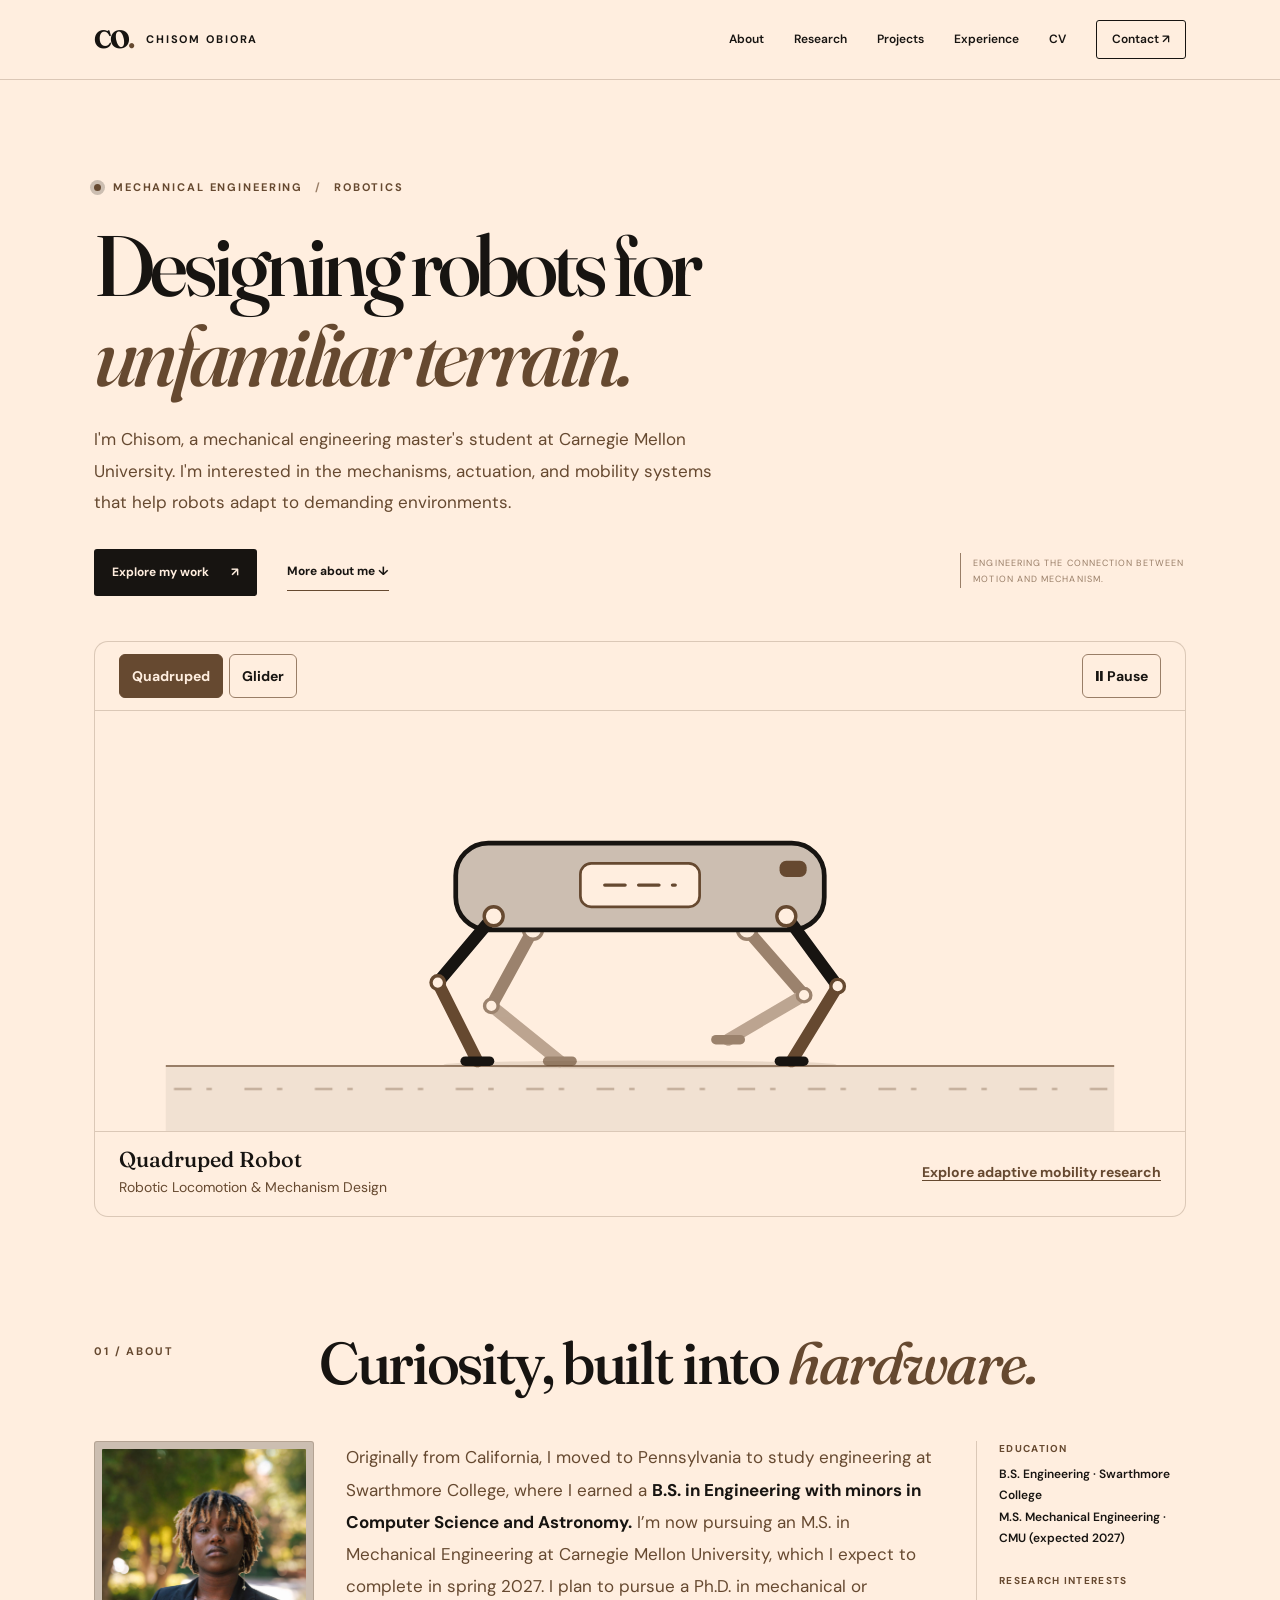
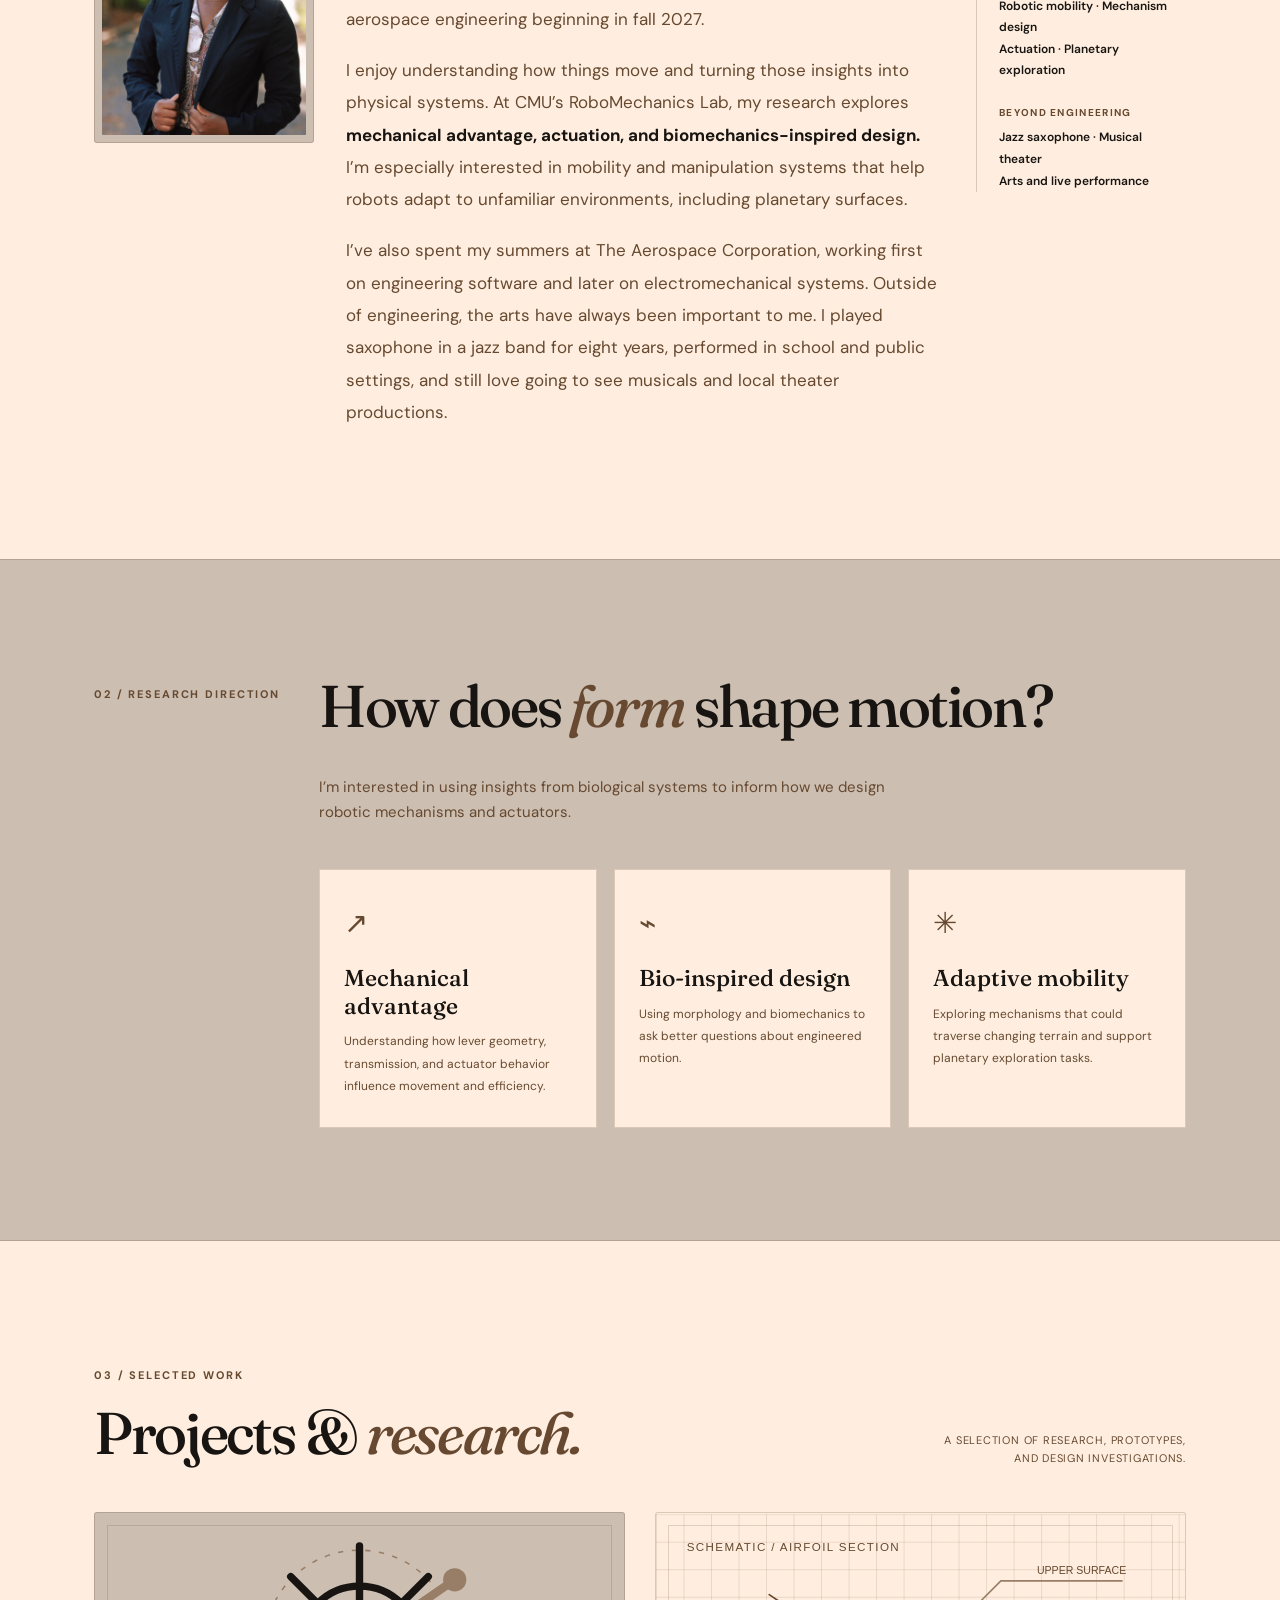
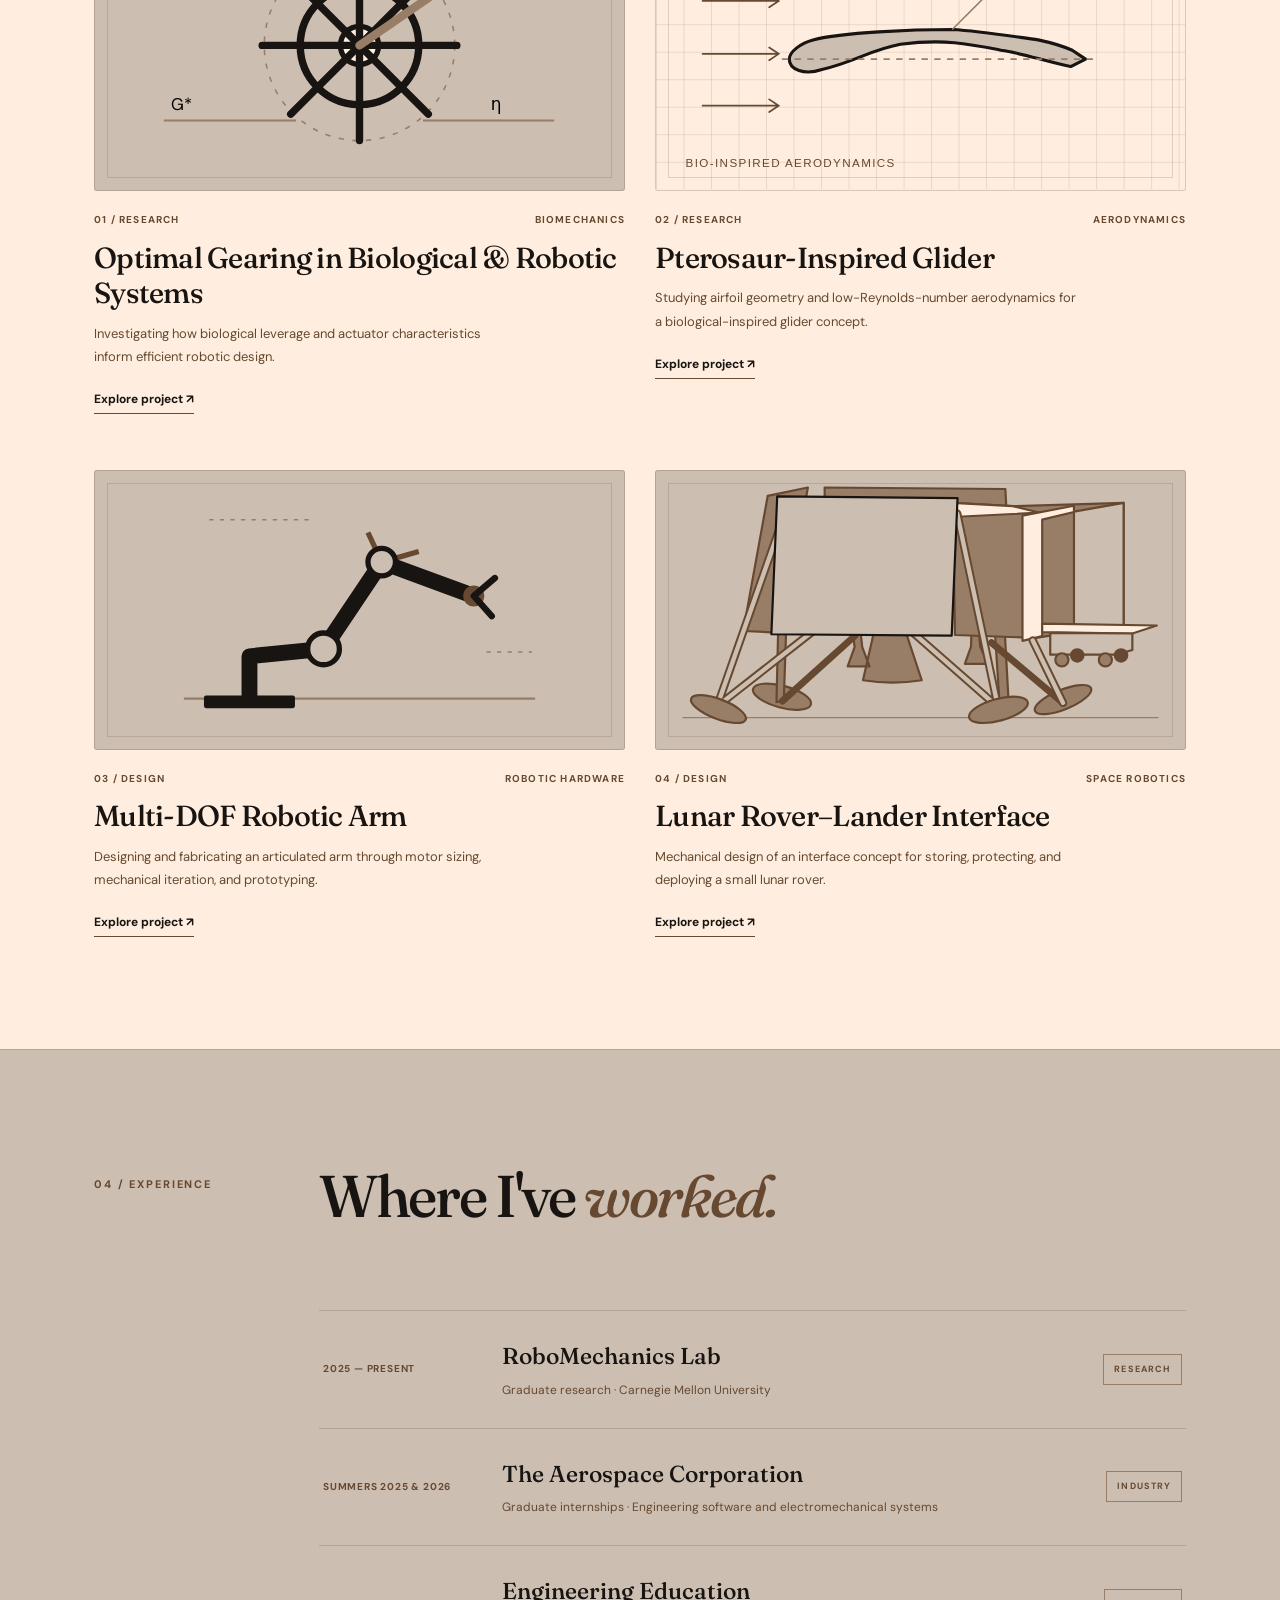
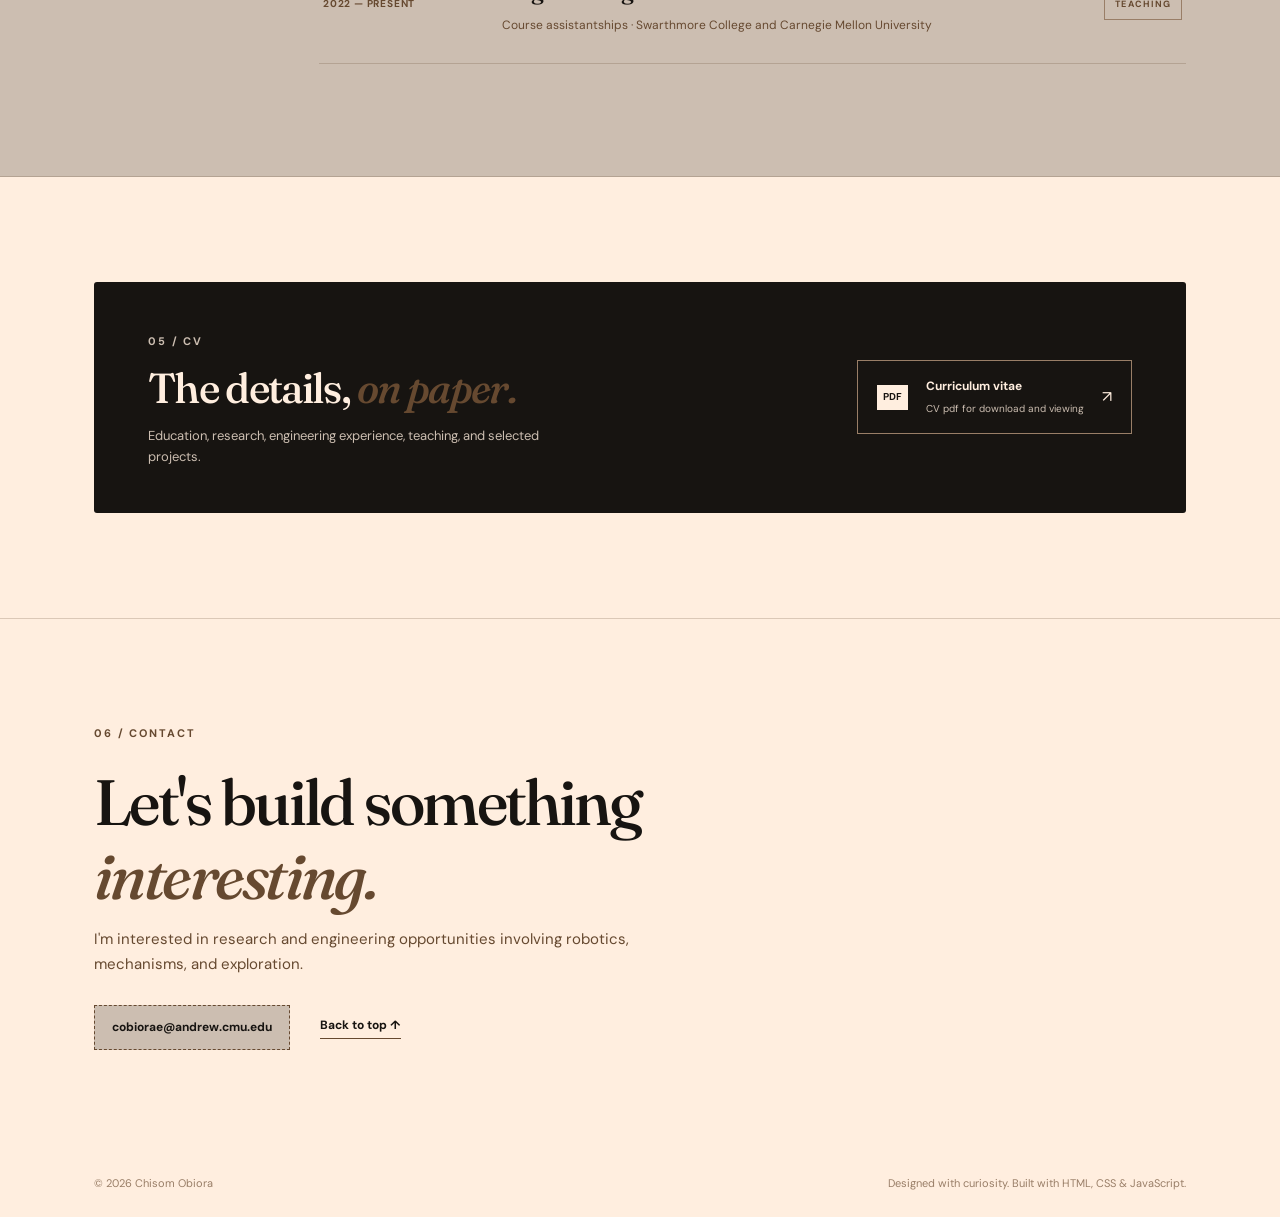
==== commit de9ea5f0: "moonranger edited" ====
--- a/index.html
+++ b/index.html
@@ -454,16 +454,51 @@
               data-photo-fit="contain"
             >
               <svg viewBox="0 0 500 260" aria-hidden="true">
-                <circle cx="385" cy="59" r="30" fill="none" stroke="var(--taupe)" stroke-width="2"></circle>
-                <path d="M31 204h438" stroke="var(--taupe)" stroke-width="2.5"></path>
-                <path d="M90 205l60-24 70 22 72-16 56 14 62-9 57 13" fill="var(--stone)" stroke="var(--taupe)" stroke-width="2"></path>
-                <path d="M160 178V92h170v86" fill="none" stroke="var(--black)" stroke-width="8" stroke-linejoin="round"></path>
-                <path d="M150 93l95-34 95 34" fill="var(--stone)" stroke="var(--black)" stroke-width="5"></path>
-                <path d="M185 178v-51h119v51" fill="var(--peach)" stroke="var(--taupe)" stroke-width="4"></path>
-                <path d="M195 128l-21-27M295 128l25-27" stroke="var(--taupe)" stroke-width="4"></path>
-                <path d="M224 187h44" stroke="var(--black)" stroke-width="5" stroke-linecap="round"></path>
-                <circle cx="224" cy="187" r="7" fill="var(--black)"></circle>
-                <circle cx="268" cy="187" r="7" fill="var(--black)"></circle>
+                <path d="M25 232H475" stroke="var(--taupe)" stroke-width="1.2"></path>
+                <g transform="translate(19 0) scale(.345)" stroke="var(--brown)" stroke-width="6"
+                  stroke-linecap="round" stroke-linejoin="round">
+                  <!-- Rear landing gear and engine bells. -->
+                  <g fill="var(--taupe)">
+                    <ellipse cx="290" cy="615" rx="82" ry="30" transform="rotate(15 290 615)"></ellipse>
+                    <ellipse cx="1060" cy="623" rx="83" ry="27" transform="rotate(-22 1060 623)"></ellipse>
+                    <path d="M280 418L302 418L295 625L275 630Z M873 430L900 430L911 630L886 631Z"></path>
+                    <path d="M484 435H505L510 479L530 532H470L489 479Z
+                      M543 434H628L673 570Q593 583 512 570Z
+                      M809 438H830L833 478L854 525H791L808 478Z"></path>
+                  </g>
+                  <path d="M291 627L490 448M1060 632L864 467" fill="none" stroke-width="19"></path>
+
+                  <!-- Lander body and the open rover bay. -->
+                  <path d="M407 42L902 46L905 103H407Z M251 65L361 42L290 440L184 435Z"
+                    fill="var(--taupe)"></path>
+                  <path d="M758 84L923 93L1226 84V416L986 454L764 446Z" fill="var(--taupe)"></path>
+                  <path d="M758 84L922 93L996 111L771 122Z" fill="var(--peach)"></path>
+                  <path d="M1090 108L1226 84V421L1090 427Z" fill="var(--stone)"></path>
+                  <path d="M949 119L1090 92L1090 109L1003 130V449L949 462Z" fill="var(--peach)"></path>
+                  <path d="M1003 415L1317 420L1250 442L1003 438Z" fill="var(--peach)"></path>
+                  <path d="M1025 440L1250 442L1250 487L1204 500H1025Z" fill="var(--stone)"></path>
+                  <g fill="var(--brown)">
+                    <circle cx="1099" cy="502" r="17"></circle>
+                    <circle cx="1219" cy="502" r="17"></circle>
+                  </g>
+                  <g fill="var(--taupe)">
+                    <circle cx="1057" cy="514" r="18"></circle>
+                    <circle cx="1176" cy="514" r="18"></circle>
+                  </g>
+
+                  <!-- Main panel, forward struts, and landing pads. -->
+                  <g fill="none">
+                    <path d="M281 161L112 642L380 432M770 113L882 644L645 436M977 461L1060 632"
+                      stroke="var(--brown)" stroke-width="23"></path>
+                    <path d="M281 161L112 642L380 432M770 113L882 644L645 436M977 461L1060 632"
+                      stroke="var(--stone)" stroke-width="12"></path>
+                  </g>
+                  <path d="M277 66L771 71L755 448L261 444Z" fill="var(--stone)" stroke="var(--black)"></path>
+                  <g fill="var(--taupe)">
+                    <ellipse cx="116" cy="649" rx="80" ry="27" transform="rotate(21 116 649)"></ellipse>
+                    <ellipse cx="883" cy="651" rx="83" ry="30" transform="rotate(-15 883 651)"></ellipse>
+                  </g>
+                </g>
               </svg>
             </div>
             <div class="project-meta">
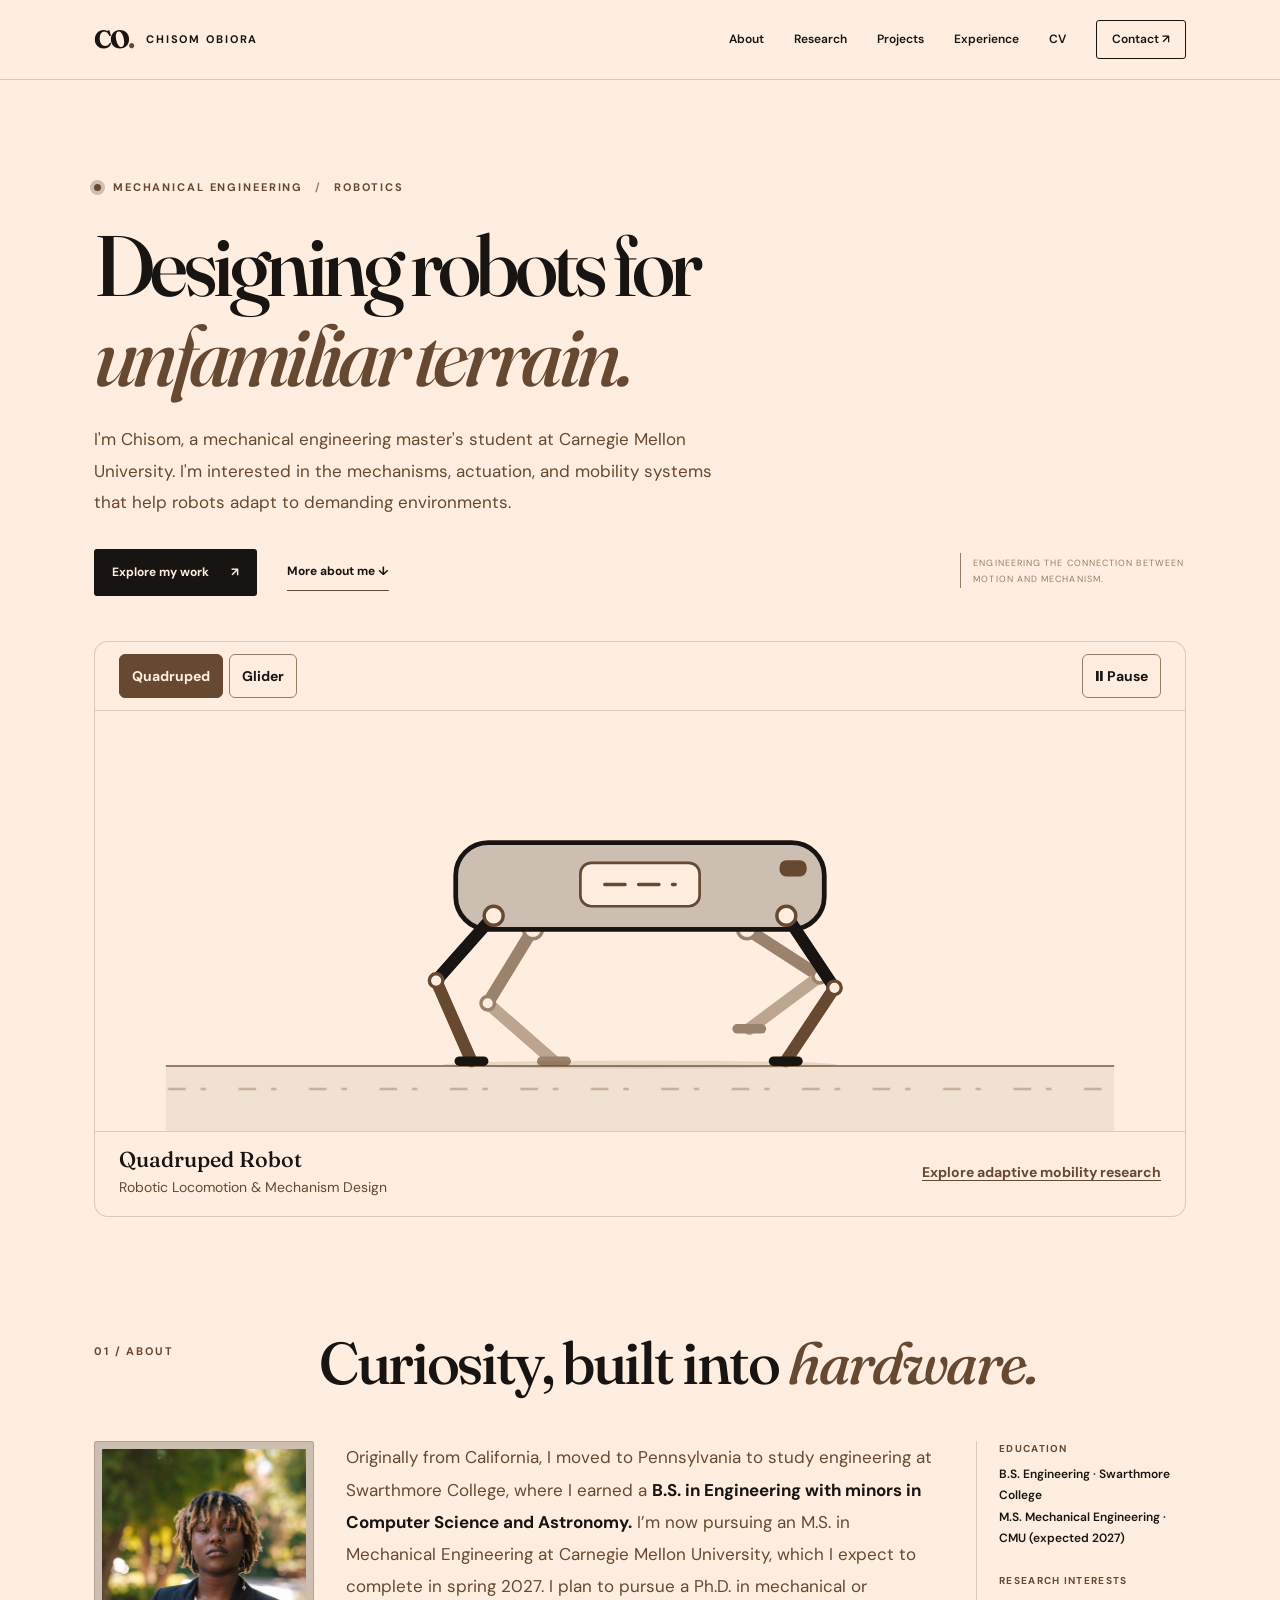
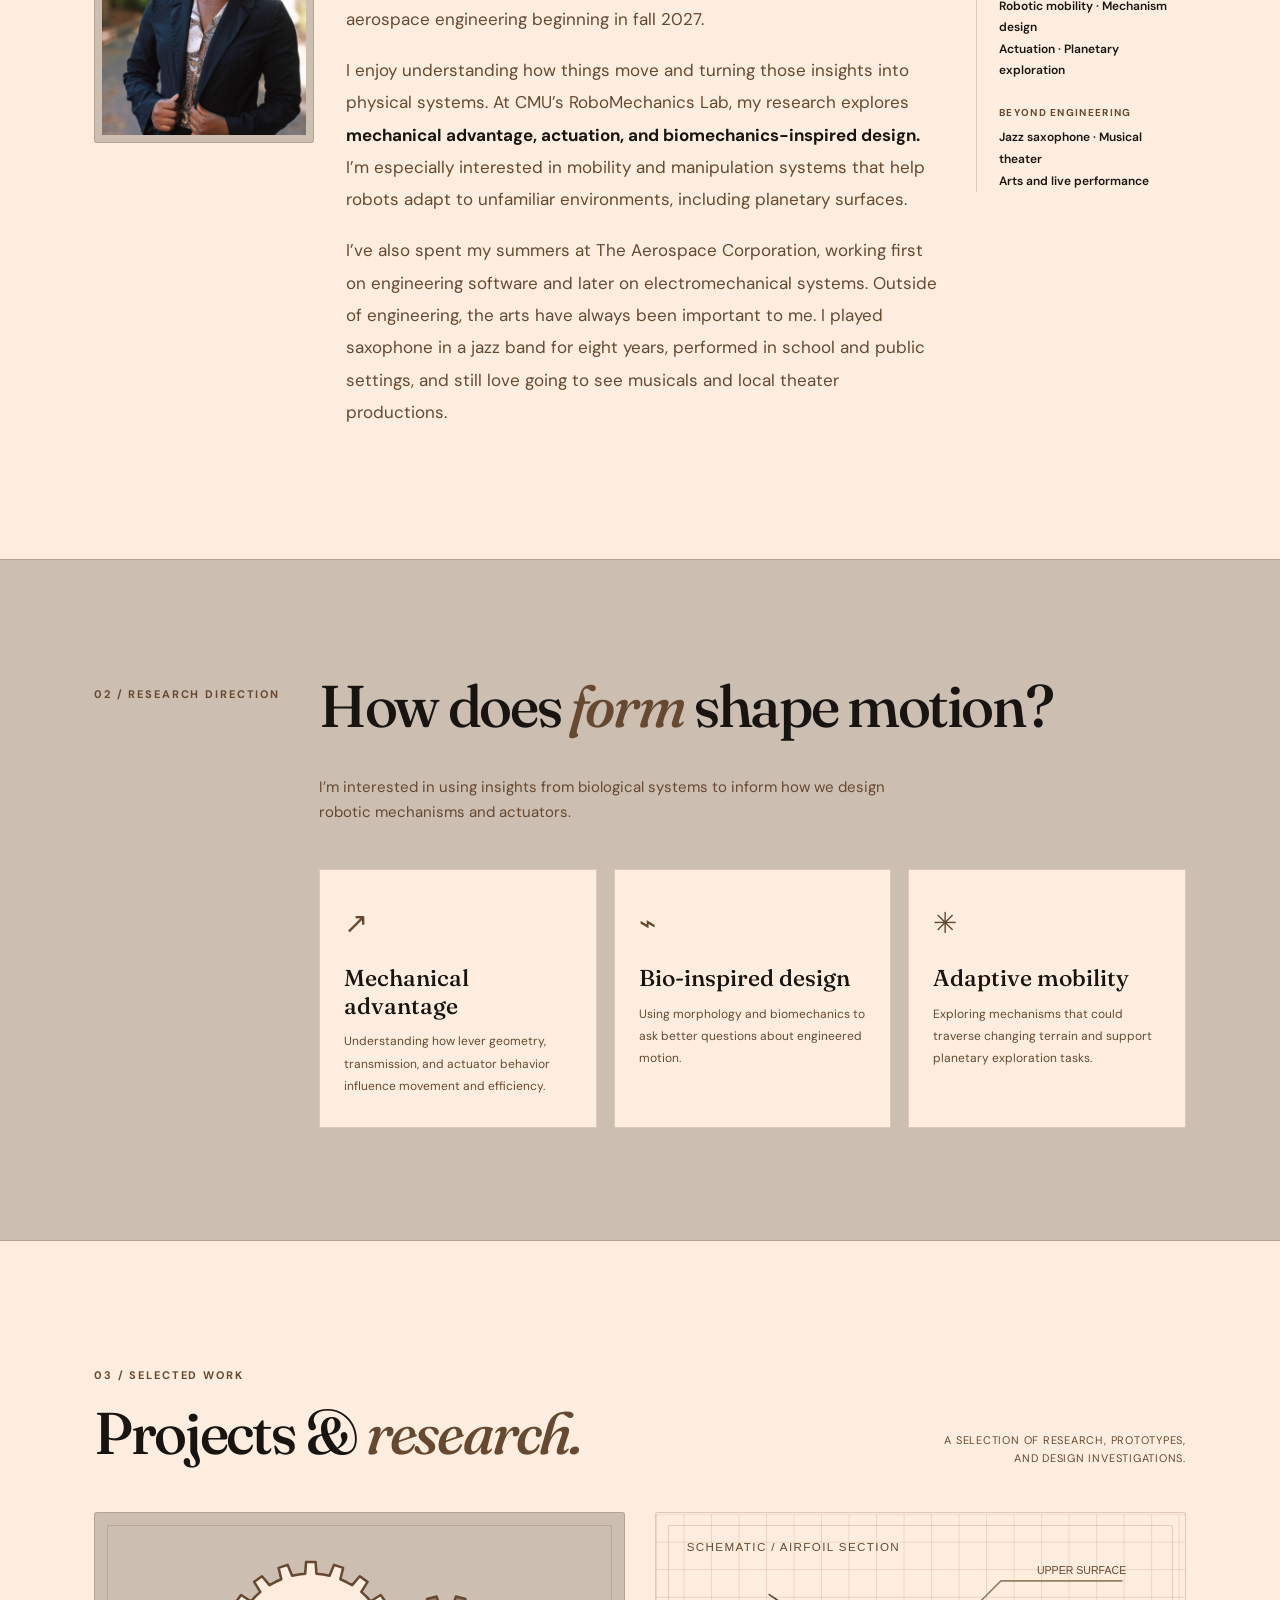
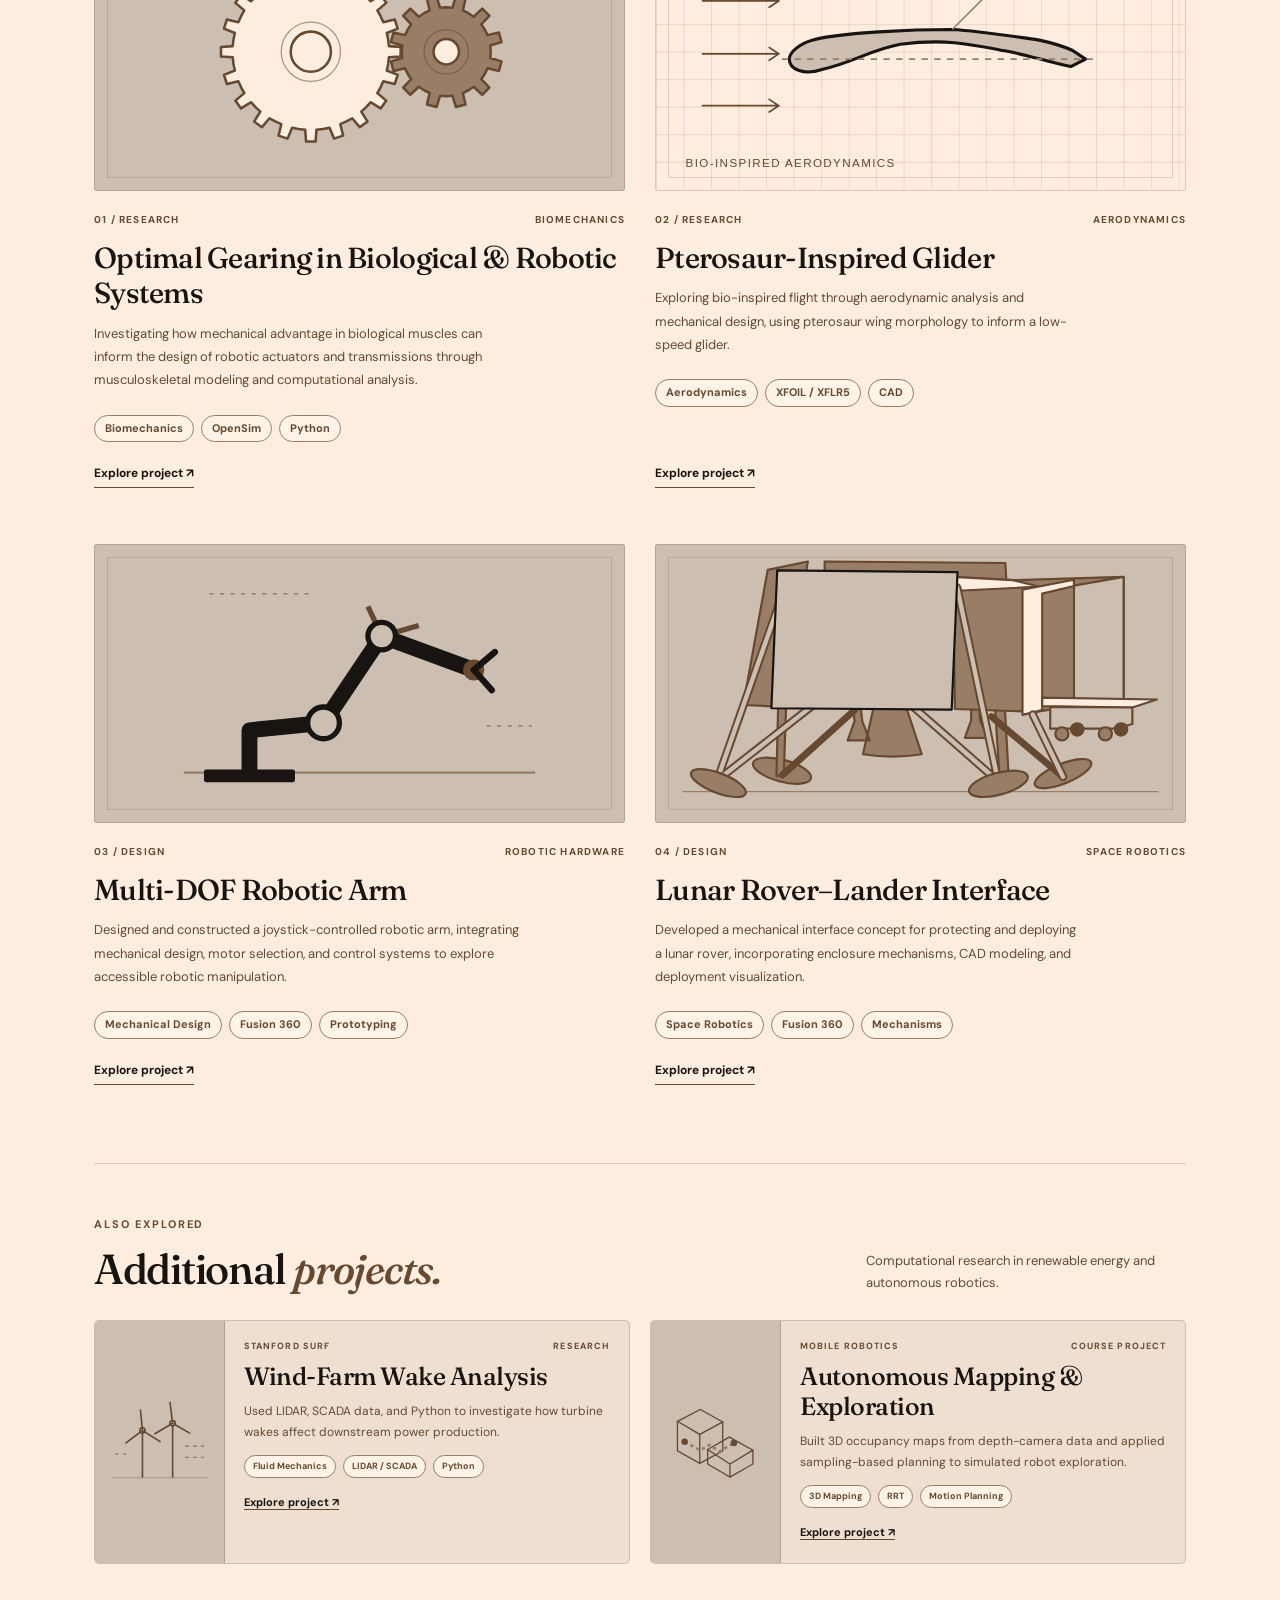
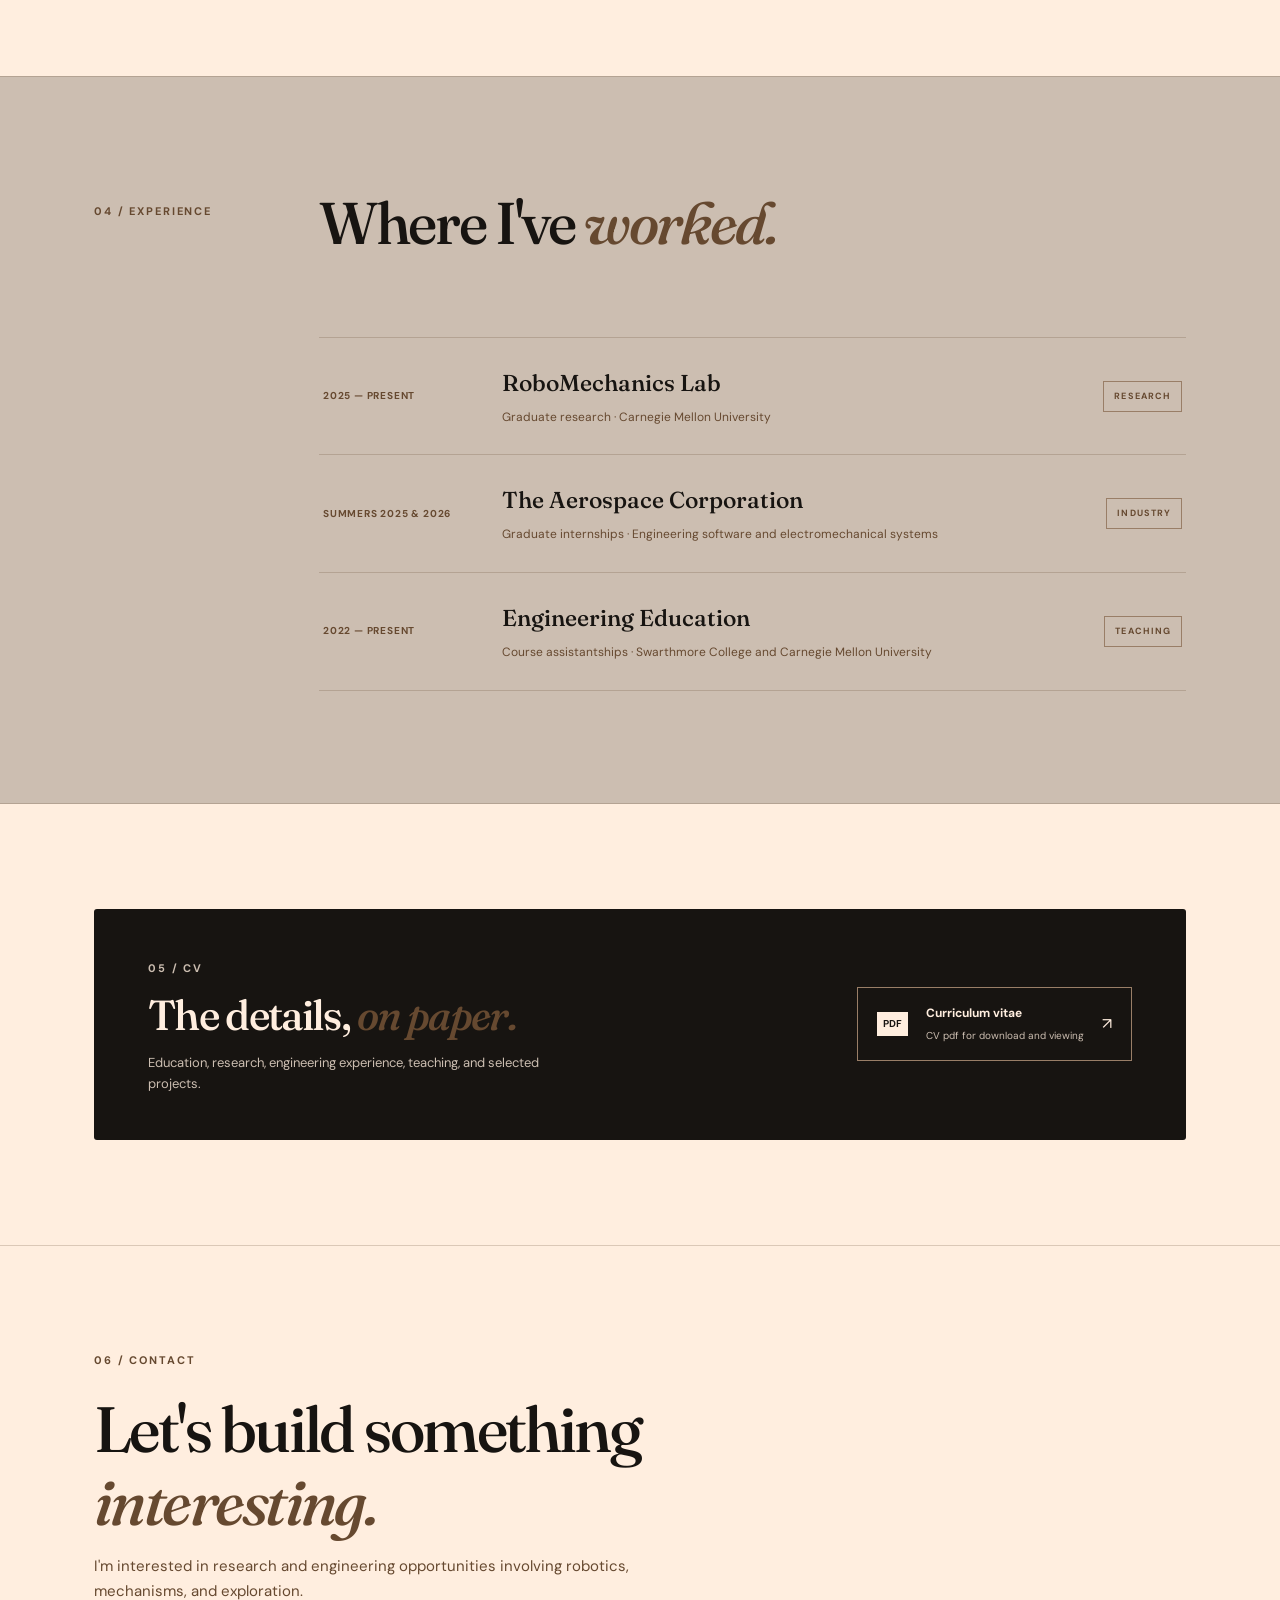
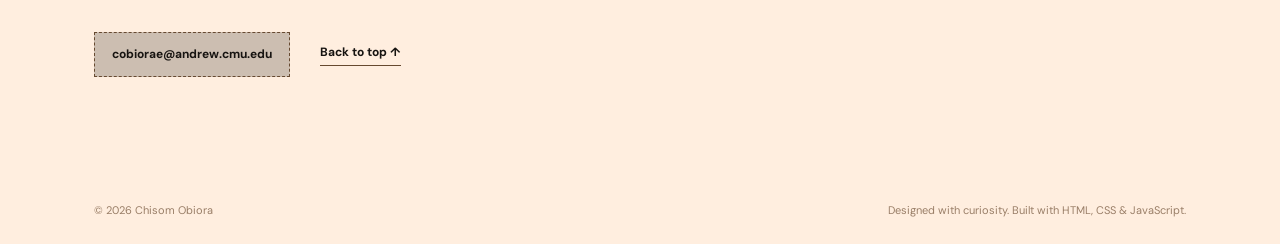
==== commit a2b2c058: "more projects added" ====
--- a/index.html
+++ b/index.html
@@ -1,601 +1,1310 @@
 <!doctype html>
+
 <html lang="en">
+
   <head>
+
     <meta charset="utf-8">
+
     <meta name="viewport" content="width=device-width, initial-scale=1">
+
     <meta
-      name="description"
-      content="Chisom Obiora — mechanical engineering, robotic mechanisms, and planetary exploration."
+
+name="description"
+
+content="Chisom Obiora — mechanical engineering, robotic mechanisms, and planetary exploration."
+
     >
+
     <meta name="theme-color" content="#FFDBBB">
+
     <title>Chisom Obiora | Robotics & Mechanical Engineering</title>
+
     <link rel="icon" href="assets/favicon.svg" type="image/svg+xml">
+
     <link rel="stylesheet" href="styles.css">
+    <link rel="stylesheet" href="project-additions.css">
+
     <script src="script.js" defer></script>
+
   </head>
 
+
+
   <body>
+
     <a class="skip-link" href="#main">Skip to content</a>
 
+
+
     <header class="site-header">
+
       <div class="shell nav-row">
+
         <a class="wordmark" href="#top" aria-label="Chisom Obiora, home">
+
           <span class="wordmark-mark" aria-hidden="true">
+
             CO<span class="mark-dot">.</span>
+
           </span>
+
           <span class="wordmark-label">CHISOM OBIORA</span>
+
         </a>
 
+
+
         <button
-          class="nav-toggle"
-          id="nav-toggle"
-          type="button"
-          aria-controls="primary-nav"
-          aria-expanded="false"
-          aria-label="Toggle navigation"
+
+class="nav-toggle"
+
+id="nav-toggle"
+
+type="button"
+
+aria-controls="primary-nav"
+
+aria-expanded="false"
+
+aria-label="Toggle navigation"
+
         >
+
           <span></span>
+
           <span></span>
+
           <span></span>
+
         </button>
 
+
+
         <nav class="primary-nav" id="primary-nav" aria-label="Primary navigation">
+
           <a href="#about">About</a>
+
           <a href="#research">Research</a>
+
           <a href="#projects">Projects</a>
+
           <a href="#experience">Experience</a>
+
           <a href="#cv">CV</a>
+
           <a class="nav-contact" href="#contact">
+
             Contact <span aria-hidden="true">↗</span>
+
           </a>
+
         </nav>
+
       </div>
+
     </header>
 
+
+
     <main id="main">
+
       <section class="hero shell" id="top" aria-labelledby="hero-title">
+
         <div class="hero-copy">
+
           <div class="eyebrow">
+
             <span class="status-dot"></span>
+
             Mechanical Engineering <span class="slash">/</span> Robotics
+
           </div>
 
+
+
           <h1 id="hero-title">Designing robots for <em>unfamiliar terrain.</em></h1>
 
+
+
           <p class="hero-description">
+
             I'm Chisom, a mechanical engineering master's student at Carnegie Mellon
+
             University. I'm interested in the mechanisms, actuation, and mobility
+
             systems that help robots adapt to demanding environments.
+
           </p>
 
+
+
           <div class="hero-actions">
+
             <a class="button button-primary" href="#projects">
+
               Explore my work <span aria-hidden="true">↗</span>
+
             </a>
+
             <a class="text-link" href="#about">
+
               More about me <span aria-hidden="true">↓</span>
+
             </a>
+
           </div>
+
         </div>
 
+
+
         <div class="hero-side-note">
+
           <span class="side-line"></span>
+
           Engineering the connection between<br>
+
           motion and mechanism.
+
         </div>
+
       </section>
 
+
+
       <section class="shell animation-section" aria-label="Engineering illustrations">
+
         <div class="animation-card" id="animation-card">
+
           <div class="animation-topline" id="illustration-controls" hidden>
+
             <div class="animation-controls" role="group" aria-label="Engineering design">
+
               <button class="control-button scene-button" type="button" data-scene="quadruped"
-                aria-controls="quadruped-panel" aria-pressed="true">Quadruped</button>
+
+aria-controls="quadruped-panel" aria-pressed="true">Quadruped</button>
+
               <button class="control-button scene-button" type="button" data-scene="glider"
-                aria-controls="glider-panel" aria-pressed="false">Glider</button>
-            </div>
+
+aria-controls="glider-panel" aria-pressed="false">Glider</button>
+
+            </div>
+
+
 
             <button class="control-button" id="motion-toggle" type="button">
+
               <span id="motion-icon" aria-hidden="true">Ⅱ</span>
+
               <span id="motion-label">Pause</span>
+
             </button>
+
           </div>
 
+
+
           <figure class="illustration-panel" id="quadruped-panel">
+
             <svg class="illustration-scene" viewBox="0 0 700 310" role="img"
-              aria-label="Side view of a walking robot with a rounded chassis and four articulated legs.">
+
+aria-label="Side view of a walking robot with a rounded chassis and four articulated legs.">
+
               <defs>
+
                 <pattern id="ground-ticks" width="52" height="18" patternUnits="userSpaceOnUse">
+
                   <path d="M4 9h13m11 0h4" stroke="var(--taupe)" stroke-width="1.5"></path>
+
                 </pattern>
+
               </defs>
 
+
+
               <path d="M0 262H700V310H0Z" fill="var(--stone)" opacity=".28"></path>
+
               <rect x="0" y="273" width="700" height="18" fill="url(#ground-ticks)" opacity=".65"></rect>
+
               <path d="M0 262H700" stroke="var(--taupe)" stroke-width="1.5"></path>
 
+
+
               <g id="rover" transform="translate(350 0)">
+
                 <ellipse cx="0" cy="261" rx="145" ry="3" fill="var(--brown)" opacity=".15"></ellipse>
+
                 <g id="rover-mechanism">
+
                   <g id="leg-rear-far" class="leg leg-far">
+
                     <path class="upper-link"></path>
+
                     <path class="lower-link"></path>
+
                     <path class="foot"></path>
+
                     <circle class="knee-joint joint" r="5"></circle>
+
                     <circle class="hip-joint joint" r="7"></circle>
+
                   </g>
+
                   <g id="leg-front-far" class="leg leg-far">
+
                     <path class="upper-link"></path>
+
                     <path class="lower-link"></path>
+
                     <path class="foot"></path>
+
                     <circle class="knee-joint joint" r="5"></circle>
+
                     <circle class="hip-joint joint" r="7"></circle>
+
                   </g>
+
                   <g id="rover-chassis">
+
                     <rect x="-136" y="96" width="272" height="64" rx="24"
-                      fill="var(--stone)" stroke="var(--black)" stroke-width="3.5"></rect>
+
+fill="var(--stone)" stroke="var(--black)" stroke-width="3.5"></rect>
+
                     <rect x="-44" y="111" width="88" height="32" rx="8"
-                      fill="var(--peach)" stroke="var(--brown)" stroke-width="2"></rect>
+
+fill="var(--peach)" stroke="var(--brown)" stroke-width="2"></rect>
+
                     <path d="M-26 127h15m10 0h15m10 0h2" fill="none"
-                      stroke="var(--brown)" stroke-width="2.5" stroke-linecap="round"></path>
+
+stroke="var(--brown)" stroke-width="2.5" stroke-linecap="round"></path>
+
                     <rect x="103" y="109" width="20" height="12" rx="5"
-                      fill="var(--brown)"></rect>
+
+fill="var(--brown)"></rect>
+
                   </g>
+
                   <g id="leg-rear-near" class="leg leg-near">
+
                     <path class="upper-link"></path>
+
                     <path class="lower-link"></path>
+
                     <path class="foot"></path>
+
                     <circle class="knee-joint joint" r="5"></circle>
+
                     <circle class="hip-joint joint" r="7"></circle>
+
                   </g>
+
                   <g id="leg-front-near" class="leg leg-near">
+
                     <path class="upper-link"></path>
+
                     <path class="lower-link"></path>
+
                     <path class="foot"></path>
+
                     <circle class="knee-joint joint" r="5"></circle>
+
                     <circle class="hip-joint joint" r="7"></circle>
+
                   </g>
+
                 </g>
+
               </g>
+
             </svg>
+
             <figcaption class="animation-bottom">
+
               <h2>Quadruped Robot</h2>
+
               <p>Robotic Locomotion &amp; Mechanism Design</p>
+
               <a href="#research">Explore adaptive mobility research</a>
+
             </figcaption>
+
           </figure>
 
+
+
           <svg width="0" height="0" style="position: absolute" aria-hidden="true">
+
             <defs>
+
               <path id="pterosaur-airfoil-profile" d="M0 0
+
                 C0 -5 8 -11 16 -13 C36 -18 83 -20 110 -20
+
                 C129 -19 153 -15 168 -13 Q182 -10 191 -6 L200 0
+
                 L190 5 C174 2 158 -4 143 -6
+
                 C123 -10 105 -14 75 -10 C54 -6 44 2 22 7
+
                 C10 11 0 7 0 0Z"></path>
+
             </defs>
+
           </svg>
 
+
+
           <figure class="illustration-panel" id="glider-panel" hidden>
+
             <svg class="illustration-scene" viewBox="0 0 700 310" role="img"
-              aria-label="Top view of a pterosaur-inspired glider with an inset showing its cambered airfoil cross-section.">
+
+aria-label="Top view of a pterosaur-inspired glider with an inset showing its cambered airfoil cross-section.">
+
               <defs>
+
                 <pattern id="airflow-lines" width="92" height="154" patternUnits="userSpaceOnUse">
+
                   <path d="M23 17v33m49 47v21m0 9v9" fill="none"
-                    stroke="var(--taupe)" stroke-width="1.4" stroke-linecap="round"></path>
+
+stroke="var(--taupe)" stroke-width="1.4" stroke-linecap="round"></path>
+
                 </pattern>
+
                 <!-- Edit this half-wing and its ribs to change both sides symmetrically. -->
+
                 <g id="glider-half-wing">
+
                   <path d="M12 0H78 C136 16 222 51 250 81
+
                     C217 72 181 68 145 69 C91 68 49 76 12 92Z"
-                    fill="var(--stone)" stroke="var(--brown)" stroke-width="2.4" stroke-linejoin="round"></path>
+
+fill="var(--stone)" stroke="var(--brown)" stroke-width="2.4" stroke-linejoin="round"></path>
+
                   <path d="M42 1V81 M78 1V73 M114 13V69 M150 27V69
+
                     M186 43V71 M222 62V75"
-                    fill="none" stroke="var(--taupe)" stroke-width="1.6"></path>
+
+fill="none" stroke="var(--taupe)" stroke-width="1.6"></path>
+
                 </g>
+
               </defs>
+
               <rect width="700" height="310" fill="url(#airflow-lines)" opacity=".38"></rect>
 
+
+
               <g id="glider-airfoil-section" transform="translate(42 100)">
+
                 <text x="0" y="-34" fill="var(--brown)" font-size="20">Airfoil section</text>
+
                 <path d="M-8 0H208" fill="none" stroke="var(--taupe)"
-                  stroke-width="1.4" stroke-dasharray="5 4"></path>
+
+stroke-width="1.4" stroke-dasharray="5 4"></path>
+
                 <use href="#pterosaur-airfoil-profile"
-                  fill="var(--stone)" stroke="var(--brown)" stroke-width="2.2" stroke-linejoin="round"></use>
+
+fill="var(--stone)" stroke="var(--brown)" stroke-width="2.2" stroke-linejoin="round"></use>
+
               </g>
 
+
+
               <g id="glider" transform="translate(350 153)">
+
                 <use href="#glider-half-wing"></use>
+
                 <use href="#glider-half-wing" transform="scale(-1 1)"></use>
+
                 <g id="glider-fuselage" stroke="var(--black)" stroke-width="2.4" stroke-linejoin="round">
+
                   <path d="M-10 6L-5-44L-6-49L0-98L6-49L5-44L10 6Z" fill="var(--stone)"></path>
+
                   <path d="M-5-44H5M0-90V-50" fill="none" stroke="var(--taupe)" stroke-width="1.5"></path>
+
                   <path d="M-10 11L-3 85H3L10 11Z M-6 20L0 77L6 20Z"
-                    fill="var(--brown)" fill-rule="evenodd"></path>
+
+fill="var(--brown)" fill-rule="evenodd"></path>
+
                   <rect x="-12" y="-4" width="24" height="22" rx="5" fill="var(--peach)"></rect>
+
                 </g>
+
               </g>
+
             </svg>
+
             <figcaption class="animation-bottom">
+
               <h2>Pterosaur-Inspired Glider</h2>
+
               <p>Pterosaur-Inspired Aerodynamics &amp; Flight</p>
+
               <a href="projects/pterosaur-glider.html">View the glider project</a>
+
             </figcaption>
+
           </figure>
+
         </div>
+
       </section>
 
+
+
       <section class="section shell about-section" id="about" aria-labelledby="about-heading">
+
         <div class="section-heading">
+
           <span class="section-num">01 / ABOUT</span>
+
           <h2 id="about-heading">Curiosity, built into <em>hardware.</em></h2>
+
         </div>
 
+
+
         <div class="about-grid">
+
           <figure class="about-portrait">
+
             <img
-              src="assets/about-portrait.jpg"
-              width="880"
-              height="1234"
-              loading="lazy"
-              decoding="async"
-              alt="Portrait of Chisom outdoors, wearing a dark blazer."
+
+src="assets/about-portrait.jpg"
+
+width="880"
+
+height="1234"
+
+loading="lazy"
+
+decoding="async"
+
+alt="Portrait of Chisom outdoors, wearing a dark blazer."
+
             >
+
           </figure>
 
+
+
           <div class="about-main">
+
             <p>
+
               Originally from California, I moved to Pennsylvania to study engineering at
+
               Swarthmore College, where I earned a <strong>B.S. in Engineering with minors in
+
               Computer Science and Astronomy.</strong> I’m now pursuing an M.S. in Mechanical
+
               Engineering at Carnegie Mellon University, which I expect to complete in spring
+
               2027. I plan to pursue a Ph.D. in mechanical or aerospace engineering beginning in
+
               fall 2027.
+
             </p>
+
             <p>
+
               I enjoy understanding how things move and turning those insights into physical
+
               systems. At CMU’s RoboMechanics Lab, my research explores <strong>mechanical
+
               advantage, actuation, and biomechanics-inspired design.</strong> I’m especially
+
               interested in mobility and manipulation systems that help robots adapt to unfamiliar
+
               environments, including planetary surfaces.
+
             </p>
+
             <p>
+
               I’ve also spent my summers at The Aerospace Corporation, working first on engineering
+
               software and later on electromechanical systems. Outside of engineering, the arts
+
               have always been important to me. I played saxophone in a jazz band for eight years,
+
               performed in school and public settings, and still love going to see musicals and
+
               local theater productions.
+
             </p>
+
           </div>
 
+
+
           <aside class="about-facts">
+
             <div>
+
               <span>EDUCATION</span>
+
               <strong>
+
                 B.S. Engineering · Swarthmore College<br>
+
                 M.S. Mechanical Engineering · CMU (expected 2027)
+
               </strong>
-            </div>
+
+            </div>
+
             <div>
+
               <span>RESEARCH INTERESTS</span>
+
               <strong>
+
                 Robotic mobility · Mechanism design<br>
+
                 Actuation · Planetary exploration
+
               </strong>
-            </div>
+
+            </div>
+
             <div>
+
               <span>BEYOND ENGINEERING</span>
+
               <strong>
+
                 Jazz saxophone · Musical theater<br>
+
                 Arts and live performance
+
               </strong>
-            </div>
+
+            </div>
+
           </aside>
+
         </div>
+
       </section>
 
+
+
       <section class="section research-wrap" id="research" aria-labelledby="research-heading">
+
         <div class="shell">
+
           <div class="section-heading compact">
+
             <span class="section-num">02 / RESEARCH DIRECTION</span>
+
             <h2 id="research-heading">How does <em>form</em> shape motion?</h2>
+
             <p class="section-intro">
+
               I’m interested in using insights from biological systems to inform how we design
+
               robotic mechanisms and actuators.
+
             </p>
+
           </div>
 
+
+
           <div class="research-pillars">
+
             <article>
+
               <span class="pillar-icon" aria-hidden="true">↗</span>
+
               <h3>Mechanical advantage</h3>
+
               <p>
+
                 Understanding how lever geometry, transmission, and actuator behavior influence
+
                 movement and efficiency.
+
               </p>
+
             </article>
+
             <article>
+
               <span class="pillar-icon" aria-hidden="true">⌁</span>
+
               <h3>Bio-inspired design</h3>
+
               <p>Using morphology and biomechanics to ask better questions about engineered motion.</p>
+
             </article>
+
             <article>
+
               <span class="pillar-icon" aria-hidden="true">✳</span>
+
               <h3>Adaptive mobility</h3>
+
               <p>
+
                 Exploring mechanisms that could traverse changing terrain and support planetary
+
                 exploration tasks.
+
               </p>
+
             </article>
+
           </div>
+
         </div>
+
       </section>
 
+
+
       <section class="section shell projects-section" id="projects" aria-labelledby="projects-heading">
+
         <div class="section-heading projects-heading">
+
           <div>
+
             <span class="section-num">03 / SELECTED WORK</span>
+
             <h2 id="projects-heading">Projects & <em>research.</em></h2>
+
           </div>
+
           <span class="section-side-note">
+
             A selection of research, prototypes,<br>
+
             and design investigations.
+
           </span>
+
         </div>
 
+
+
         <div class="project-grid">
+
           <a class="project-card" href="projects/optimal-gearing.html">
+
             <div
-              class="project-art art-gearing"
-              data-photo="assets/projects/gearing-cover.jpg"
-              data-photo-alt="Research visualization of mechanical advantage and optimal gearing"
-              data-photo-fit="contain"
+
+class="project-art art-gearing"
+
+data-photo="assets/projects/gearing-cover.jpg"
+
+data-photo-alt="Research visualization of mechanical advantage and optimal gearing"
+
+data-photo-fit="contain"
+
             >
+
               <svg viewBox="0 0 500 260" aria-hidden="true">
-                <circle cx="250" cy="124" r="90" fill="none" stroke="var(--taupe)" stroke-width="1.5" stroke-dasharray="5 8"></circle>
-                <circle cx="250" cy="124" r="56" fill="none" stroke="var(--black)" stroke-width="7"></circle>
-                <circle cx="250" cy="124" r="18" fill="var(--peach)" stroke="var(--black)" stroke-width="5"></circle>
-                <path d="M250 30V214M158 124h184M185 59l130 130m0-130L185 189" stroke="var(--black)" stroke-width="7" stroke-linecap="round"></path>
-                <path d="M250 124L340 62" stroke="var(--taupe)" stroke-width="8" stroke-linecap="round"></path>
-                <circle cx="340" cy="62" r="11" fill="var(--taupe)"></circle>
-                <path d="M65 195h125M310 195h124" stroke="var(--taupe)" stroke-width="2"></path>
-                <text x="72" y="185">G*</text>
-                <text x="374" y="185">η</text>
+
+                <g transform="translate(204 130)">
+
+                  <path d="M73.1 -11.6L73.8 -5.3L84.9 -4.5L84.9 4.5L73.8 5.3
+
+                    L73.1 11.6L71.8 17.7L82.1 21.9L79.3 30.5L68.5 27.9
+
+                    L65.9 33.6L62.9 39.1L71.3 46.2L66.0 53.6L56.6 47.7
+
+                    L52.3 52.3L47.7 56.6L53.6 66.0L46.2 71.3L39.1 62.9
+
+                    L33.6 65.9L27.9 68.5L30.5 79.3L21.9 82.1L17.7 71.8
+
+                    L11.6 73.1L5.3 73.8L4.5 84.9L-4.5 84.9L-5.3 73.8
+
+                    L-11.6 73.1L-17.7 71.8L-21.9 82.1L-30.5 79.3L-27.9 68.5
+
+                    L-33.6 65.9L-39.1 62.9L-46.2 71.3L-53.6 66.0L-47.7 56.6
+
+                    L-52.3 52.3L-56.6 47.7L-66.0 53.6L-71.3 46.2L-62.9 39.1
+
+                    L-65.9 33.6L-68.5 27.9L-79.3 30.5L-82.1 21.9L-71.8 17.7
+
+                    L-73.1 11.6L-73.8 5.3L-84.9 4.5L-84.9 -4.5L-73.8 -5.3
+
+                    L-73.1 -11.6L-71.8 -17.7L-82.1 -21.9L-79.3 -30.5L-68.5 -27.9
+
+                    L-65.9 -33.6L-62.9 -39.1L-71.3 -46.2L-66.0 -53.6L-56.6 -47.7
+
+                    L-52.3 -52.3L-47.7 -56.6L-53.6 -66.0L-46.2 -71.3L-39.1 -62.9
+
+                    L-33.6 -65.9L-27.9 -68.5L-30.5 -79.3L-21.9 -82.1L-17.7 -71.8
+
+                    L-11.6 -73.1L-5.3 -73.8L-4.5 -84.9L4.5 -84.9L5.3 -73.8
+
+                    L11.6 -73.1L17.7 -71.8L21.9 -82.1L30.5 -79.3L27.9 -68.5
+
+                    L33.6 -65.9L39.1 -62.9L46.2 -71.3L53.6 -66.0L47.7 -56.6
+
+                    L52.3 -52.3L56.6 -47.7L66.0 -53.6L71.3 -46.2L62.9 -39.1
+
+                    L65.9 -33.6L68.5 -27.9L79.3 -30.5L82.1 -21.9L71.8 -17.7Z"
+
+fill="var(--peach)" stroke="var(--brown)" stroke-width="2.4" stroke-linejoin="round"></path>
+
+                  <circle r="28" fill="none" stroke="var(--brown)" stroke-width="1.2" opacity=".55"></circle>
+
+                  <circle r="19" fill="var(--peach)" stroke="var(--brown)" stroke-width="2.4"></circle>
+
+                </g>
+
+                <g transform="translate(332 130)">
+
+                  <path d="M42.0 0.0L41.6 5.9L52.2 9.1L49.8 18.2L39.0 15.7
+
+                    L36.4 21.0L33.1 25.9L40.7 34.0L34.0 40.7L25.9 33.1
+
+                    L21.0 36.4L15.7 39.0L18.2 49.8L9.1 52.2L5.9 41.6
+
+                    L0.0 42.0L-5.9 41.6L-9.1 52.2L-18.2 49.8L-15.7 39.0
+
+                    L-21.0 36.4L-25.9 33.1L-34.0 40.7L-40.7 34.0L-33.1 25.9
+
+                    L-36.4 21.0L-39.0 15.7L-49.8 18.2L-52.2 9.1L-41.6 5.9
+
+                    L-42.0 0.0L-41.6 -5.9L-52.2 -9.1L-49.8 -18.2L-39.0 -15.7
+
+                    L-36.4 -21.0L-33.1 -25.9L-40.7 -34.0L-34.0 -40.7L-25.9 -33.1
+
+                    L-21.0 -36.4L-15.7 -39.0L-18.2 -49.8L-9.1 -52.2L-5.9 -41.6
+
+                    L-0.0 -42.0L5.9 -41.6L9.1 -52.2L18.2 -49.8L15.7 -39.0
+
+                    L21.0 -36.4L25.9 -33.1L34.0 -40.7L40.7 -34.0L33.1 -25.9
+
+                    L36.4 -21.0L39.0 -15.7L49.8 -18.2L52.2 -9.1L41.6 -5.9Z"
+
+fill="var(--taupe)" stroke="var(--brown)" stroke-width="2.4" stroke-linejoin="round"></path>
+
+                  <circle r="21" fill="none" stroke="var(--brown)" stroke-width="1.2" opacity=".55"></circle>
+
+                  <circle r="12" fill="var(--peach)" stroke="var(--brown)" stroke-width="2.4"></circle>
+
+                </g>
+
               </svg>
-            </div>
+
+            </div>
+
             <div class="project-meta">
+
               <span>01 / RESEARCH</span>
+
               <span>BIOMECHANICS</span>
-            </div>
+
+            </div>
+
             <h3>Optimal Gearing in Biological & Robotic Systems</h3>
-            <p>
-              Investigating how biological leverage and actuator characteristics inform efficient
-              robotic design.
-            </p>
-            <span class="project-action">Explore project <span aria-hidden="true">↗</span></span>
+
+            <p>Investigating how mechanical advantage in biological muscles can inform the design of robotic actuators and transmissions through musculoskeletal modeling and computational analysis.</p>
+
+            <div class="project-tags" aria-label="Project topics and tools"><span>Biomechanics</span><span>OpenSim</span><span>Python</span></div>
+          <span class="project-action">Explore project <span aria-hidden="true">↗</span></span>
+
           </a>
 
+
+
           <a class="project-card" href="projects/pterosaur-glider.html">
+
             <div
-              class="project-art art-glider"
-              data-photo="assets/projects/pterosaur-cover.jpg"
-              data-photo-alt="Pterosaur-inspired glider research, airfoil analysis, or project image"
-              data-photo-fit="contain"
+
+class="project-art art-glider"
+
+data-photo="assets/projects/pterosaur-cover.jpg"
+
+data-photo-alt="Pterosaur-inspired glider research, airfoil analysis, or project image"
+
+data-photo-fit="contain"
+
             >
+
               <svg viewBox="0 0 500 260" aria-hidden="true">
+
                 <defs>
+
                   <pattern id="airfoil-grid" width="26" height="26" patternUnits="userSpaceOnUse">
+
                     <path d="M26 0H0V26" fill="none" stroke="var(--taupe)" stroke-width="0.7" opacity="0.55"></path>
+
                   </pattern>
+
                 </defs>
+
                 <rect width="500" height="260" fill="url(#airfoil-grid)"></rect>
+
                 <g stroke="var(--brown)" stroke-width="1.6" fill="none" stroke-linecap="round">
+
                   <path d="M44 82h72m-9-6 9 6-9 6M44 132h72m-9-6 9 6-9 6M44 181h72m-9-6 9 6-9 6"></path>
+
                 </g>
+
                 <use href="#pterosaur-airfoil-profile" transform="translate(126 137) scale(1.4)"
-                  fill="var(--stone)" stroke="var(--black)" stroke-width="2.1" stroke-linejoin="round"></use>
+
+fill="var(--stone)" stroke="var(--black)" stroke-width="2.1" stroke-linejoin="round"></use>
+
                 <path d="M119 137H415" fill="none" stroke="var(--taupe)" stroke-width="1.5" stroke-dasharray="6 6"></path>
+
                 <g fill="var(--brown)" font-family="sans-serif" font-size="11" letter-spacing="1.3">
+
                   <text x="29" y="35">SCHEMATIC / AIRFOIL SECTION</text>
+
                   <text x="28" y="239">BIO-INSPIRED AERODYNAMICS</text>
+
                 </g>
+
                 <path d="M280 109L326 63H441" fill="none" stroke="var(--taupe)" stroke-width="1.5"></path>
+
                 <text x="360" y="57" fill="var(--brown)" font-family="sans-serif" font-size="10">UPPER SURFACE</text>
+
               </svg>
-            </div>
+
+            </div>
+
             <div class="project-meta">
+
               <span>02 / RESEARCH</span>
+
               <span>AERODYNAMICS</span>
-            </div>
+
+            </div>
+
             <h3>Pterosaur-Inspired Glider</h3>
-            <p>
-              Studying airfoil geometry and low-Reynolds-number aerodynamics for a
-              biological-inspired glider concept.
-            </p>
-            <span class="project-action">Explore project <span aria-hidden="true">↗</span></span>
+
+            <p>Exploring bio-inspired flight through aerodynamic analysis and mechanical design, using pterosaur wing morphology to inform a low-speed glider.</p>
+
+            <div class="project-tags" aria-label="Project topics and tools"><span>Aerodynamics</span><span>XFOIL / XFLR5</span><span>CAD</span></div>
+          <span class="project-action">Explore project <span aria-hidden="true">↗</span></span>
+
           </a>
 
+
+
           <a class="project-card" href="projects/robotic-arm.html">
+
             <div
-              class="project-art art-arm"
-              data-photo="assets/projects/robotic-arm-cover.jpg"
-              data-photo-alt="Robotic arm prototype or CAD image"
-              data-photo-fit="cover"
+
+class="project-art art-arm"
+
+data-photo="assets/projects/robotic-arm-cover.jpg"
+
+data-photo-alt="Robotic arm prototype or CAD image"
+
+data-photo-fit="cover"
+
             >
+
               <svg viewBox="0 0 500 260" aria-hidden="true">
+
                 <path d="M84 214h332" stroke="var(--taupe)" stroke-width="2"></path>
+
                 <path d="M146 215v-41l70-7 55-82 87 32" fill="none" stroke="var(--black)" stroke-width="15" stroke-linejoin="round" stroke-linecap="round"></path>
+
                 <path d="M271 85l-13-28m13 28l35-10" stroke="var(--brown)" stroke-width="5"></path>
+
                 <circle cx="216" cy="167" r="15" fill="var(--stone)" stroke="var(--black)" stroke-width="5"></circle>
+
                 <circle cx="271" cy="85" r="13" fill="var(--stone)" stroke="var(--black)" stroke-width="5"></circle>
+
                 <circle cx="358" cy="117" r="10" fill="var(--brown)"></circle>
+
                 <path d="M358 117l20-17m-20 17l17 19" stroke="var(--black)" stroke-width="6" stroke-linecap="round"></path>
+
                 <rect x="103" y="211" width="86" height="12" rx="2" fill="var(--black)"></rect>
+
                 <path d="M108 45h95m167 125h43" stroke="var(--taupe)" stroke-width="1.5" stroke-dasharray="4 6"></path>
+
               </svg>
-            </div>
+
+            </div>
+
             <div class="project-meta">
+
               <span>03 / DESIGN</span>
+
               <span>ROBOTIC HARDWARE</span>
-            </div>
+
+            </div>
+
             <h3>Multi-DOF Robotic Arm</h3>
-            <p>
-              Designing and fabricating an articulated arm through motor sizing, mechanical
-              iteration, and prototyping.
-            </p>
-            <span class="project-action">Explore project <span aria-hidden="true">↗</span></span>
+
+            <p>Designed and constructed a joystick-controlled robotic arm, integrating mechanical design, motor selection, and control systems to explore accessible robotic manipulation.</p>
+
+            <div class="project-tags" aria-label="Project topics and tools"><span>Mechanical Design</span><span>Fusion 360</span><span>Prototyping</span></div>
+          <span class="project-action">Explore project <span aria-hidden="true">↗</span></span>
+
           </a>
 
+
+
           <a class="project-card" href="projects/moonranger-interface.html">
+
             <div
-              class="project-art art-space"
-              data-photo="assets/projects/moonranger-cover.jpg"
-              data-photo-alt="MoonRanger lander interface CAD assembly or project image"
-              data-photo-fit="contain"
+
+class="project-art art-space"
+
+data-photo="assets/projects/moonranger-cover.jpg"
+
+data-photo-alt="MoonRanger lander interface CAD assembly or project image"
+
+data-photo-fit="contain"
+
             >
+
               <svg viewBox="0 0 500 260" aria-hidden="true">
+
                 <path d="M25 232H475" stroke="var(--taupe)" stroke-width="1.2"></path>
+
                 <g transform="translate(19 0) scale(.345)" stroke="var(--brown)" stroke-width="6"
-                  stroke-linecap="round" stroke-linejoin="round">
+
+stroke-linecap="round" stroke-linejoin="round">
+
                   <!-- Rear landing gear and engine bells. -->
+
                   <g fill="var(--taupe)">
+
                     <ellipse cx="290" cy="615" rx="82" ry="30" transform="rotate(15 290 615)"></ellipse>
+
                     <ellipse cx="1060" cy="623" rx="83" ry="27" transform="rotate(-22 1060 623)"></ellipse>
+
                     <path d="M280 418L302 418L295 625L275 630Z M873 430L900 430L911 630L886 631Z"></path>
+
                     <path d="M484 435H505L510 479L530 532H470L489 479Z
+
                       M543 434H628L673 570Q593 583 512 570Z
+
                       M809 438H830L833 478L854 525H791L808 478Z"></path>
+
                   </g>
+
                   <path d="M291 627L490 448M1060 632L864 467" fill="none" stroke-width="19"></path>
 
+
+
                   <!-- Lander body and the open rover bay. -->
+
                   <path d="M407 42L902 46L905 103H407Z M251 65L361 42L290 440L184 435Z"
-                    fill="var(--taupe)"></path>
+
+fill="var(--taupe)"></path>
+
                   <path d="M758 84L923 93L1226 84V416L986 454L764 446Z" fill="var(--taupe)"></path>
+
                   <path d="M758 84L922 93L996 111L771 122Z" fill="var(--peach)"></path>
+
                   <path d="M1090 108L1226 84V421L1090 427Z" fill="var(--stone)"></path>
+
                   <path d="M949 119L1090 92L1090 109L1003 130V449L949 462Z" fill="var(--peach)"></path>
+
                   <path d="M1003 415L1317 420L1250 442L1003 438Z" fill="var(--peach)"></path>
+
                   <path d="M1025 440L1250 442L1250 487L1204 500H1025Z" fill="var(--stone)"></path>
+
                   <g fill="var(--brown)">
+
                     <circle cx="1099" cy="502" r="17"></circle>
+
                     <circle cx="1219" cy="502" r="17"></circle>
+
                   </g>
+
                   <g fill="var(--taupe)">
+
                     <circle cx="1057" cy="514" r="18"></circle>
+
                     <circle cx="1176" cy="514" r="18"></circle>
+
                   </g>
 
+
+
                   <!-- Main panel, forward struts, and landing pads. -->
+
                   <g fill="none">
+
                     <path d="M281 161L112 642L380 432M770 113L882 644L645 436M977 461L1060 632"
-                      stroke="var(--brown)" stroke-width="23"></path>
+
+stroke="var(--brown)" stroke-width="23"></path>
+
                     <path d="M281 161L112 642L380 432M770 113L882 644L645 436M977 461L1060 632"
-                      stroke="var(--stone)" stroke-width="12"></path>
+
+stroke="var(--stone)" stroke-width="12"></path>
+
                   </g>
+
                   <path d="M277 66L771 71L755 448L261 444Z" fill="var(--stone)" stroke="var(--black)"></path>
+
                   <g fill="var(--taupe)">
+
                     <ellipse cx="116" cy="649" rx="80" ry="27" transform="rotate(21 116 649)"></ellipse>
+
                     <ellipse cx="883" cy="651" rx="83" ry="30" transform="rotate(-15 883 651)"></ellipse>
+
                   </g>
+
                 </g>
+
               </svg>
-            </div>
+
+            </div>
+
             <div class="project-meta">
+
               <span>04 / DESIGN</span>
+
               <span>SPACE ROBOTICS</span>
-            </div>
+
+            </div>
+
             <h3>Lunar Rover–Lander Interface</h3>
-            <p>
-              Mechanical design of an interface concept for storing, protecting, and deploying a
-              small lunar rover.
-            </p>
-            <span class="project-action">Explore project <span aria-hidden="true">↗</span></span>
+
+            <p>Developed a mechanical interface concept for protecting and deploying a lunar rover, incorporating enclosure mechanisms, CAD modeling, and deployment visualization.</p>
+
+            <div class="project-tags" aria-label="Project topics and tools"><span>Space Robotics</span><span>Fusion 360</span><span>Mechanisms</span></div>
+          <span class="project-action">Explore project <span aria-hidden="true">↗</span></span>
+
+          </a>
+
+        </div>
+
+
+      <!-- Smaller supporting projects follow the four featured projects. -->
+      <div class="more-work" aria-labelledby="more-work-heading">
+        <div class="more-work-heading">
+          <div>
+            <span class="section-num">ALSO EXPLORED</span>
+            <h3 id="more-work-heading">Additional <em>projects.</em></h3>
+          </div>
+          <p>Computational research in renewable energy and autonomous robotics.</p>
+        </div>
+        <div class="more-work-grid">
+          <a class="more-work-card" href="projects/wind-farm-analysis.html">
+            <div class="more-work-art" data-photo="assets/projects/wind-farm-cover.jpg"
+                 data-photo-alt="Wind farm research visualization or turbine layout" data-photo-fit="cover">
+              <svg viewBox="0 0 160 130" role="img" aria-label="Simplified wind turbine and wake illustration" fill="none">
+                <g stroke="var(--brown)" stroke-width="2.5" stroke-linecap="round">
+                  <path d="M54 48v71M100 37v82"/><circle cx="54" cy="48" r="4" fill="var(--peach)"/>
+                  <circle cx="100" cy="37" r="4" fill="var(--peach)"/>
+                  <path d="M54 48l-3-31m3 31-25 19m25-19 27 17M100 37L96 5m4 32-27 16m27-16 26 15"/>
+                </g>
+                <g stroke="var(--taupe)" stroke-width="2" stroke-dasharray="6 6">
+                  <path d="M12 84h23M119 72h29M119 89h29"/>
+                </g>
+                <path d="M8 120h146" stroke="var(--brown)" opacity=".5"/>
+              </svg>
+            </div>
+            <div class="more-work-copy">
+              <div class="project-meta"><span>STANFORD SURF</span><span>RESEARCH</span></div>
+              <h4>Wind-Farm Wake Analysis</h4>
+              <p>Used LIDAR, SCADA data, and Python to investigate how turbine wakes affect downstream power production.</p>
+              <div class="project-tags" aria-label="Project topics and tools">
+                <span>Fluid Mechanics</span><span>LIDAR / SCADA</span><span>Python</span>
+              </div>
+              <span class="more-work-link">Explore project <span aria-hidden="true">↗</span></span>
+            </div>
+          </a>
+          <a class="more-work-card" href="projects/autonomous-mapping.html">
+            <div class="more-work-art" data-photo="assets/projects/mapping-cover.jpg"
+                 data-photo-alt="Robot occupancy grid or autonomous exploration visualization" data-photo-fit="contain">
+              <svg viewBox="0 0 160 130" role="img" aria-label="Simplified 3D occupancy grid and planned path illustration" fill="none">
+                <g stroke="var(--brown)" stroke-width="2">
+                  <path d="M22 34l35-18 34 19-35 19-34-20zm34 20v44L22 79V34m34 20 35-19v44L56 98"/>
+                  <path d="M68 77l33-19 36 20-35 21-34-22zm34 22v20L68 99V77m34 22 35-21v21l-35 20"/>
+                </g>
+                <path d="M33 65l23 13 15-8 15 10 22-13" stroke="var(--taupe)" stroke-width="4" stroke-dasharray="5 5"/>
+                <circle cx="33" cy="65" r="5" fill="var(--brown)"/>
+                <circle cx="108" cy="67" r="5" fill="var(--brown)"/>
+              </svg>
+            </div>
+            <div class="more-work-copy">
+              <div class="project-meta"><span>MOBILE ROBOTICS</span><span>COURSE PROJECT</span></div>
+              <h4>Autonomous Mapping &amp; Exploration</h4>
+              <p>Built 3D occupancy maps from depth-camera data and applied sampling-based planning to simulated robot exploration.</p>
+              <div class="project-tags" aria-label="Project topics and tools">
+                <span>3D Mapping</span><span>RRT</span><span>Motion Planning</span>
+              </div>
+              <span class="more-work-link">Explore project <span aria-hidden="true">↗</span></span>
+            </div>
           </a>
         </div>
+      </div>
+
+    </section>
+
+
+
+      <section class="section experience-wrap" id="experience" aria-labelledby="experience-heading">
+
+        <div class="shell">
+
+          <div class="section-heading compact">
+
+            <span class="section-num">04 / EXPERIENCE</span>
+
+            <h2 id="experience-heading">Where I've <em>worked.</em></h2>
+
+          </div>
+
+
+
+          <div class="experience-list">
+
+            <div class="experience-row">
+
+              <span class="experience-date">2025 — PRESENT</span>
+
+              <div>
+
+                <h3>RoboMechanics Lab</h3>
+
+                <p>Graduate research · Carnegie Mellon University</p>
+
+              </div>
+
+              <span class="experience-tag">RESEARCH</span>
+
+            </div>
+
+
+
+            <div class="experience-row">
+
+              <span class="experience-date">SUMMERS 2025 & 2026</span>
+
+              <div>
+
+                <h3>The Aerospace Corporation</h3>
+
+                <p>Graduate internships · Engineering software and electromechanical systems</p>
+
+              </div>
+
+              <span class="experience-tag">INDUSTRY</span>
+
+            </div>
+
+
+
+            <div class="experience-row">
+
+              <span class="experience-date">2022 — PRESENT</span>
+
+              <div>
+
+                <h3>Engineering Education</h3>
+
+                <p>Course assistantships · Swarthmore College and Carnegie Mellon University</p>
+
+              </div>
+
+              <span class="experience-tag">TEACHING</span>
+
+            </div>
+
+          </div>
+
+        </div>
+
       </section>
 
-      <section class="section experience-wrap" id="experience" aria-labelledby="experience-heading">
-        <div class="shell">
-          <div class="section-heading compact">
-            <span class="section-num">04 / EXPERIENCE</span>
-            <h2 id="experience-heading">Where I've <em>worked.</em></h2>
+
+
+      <section class="section shell cv-section" id="cv" aria-labelledby="cv-heading">
+
+        <div class="cv-panel">
+
+          <div>
+
+            <span class="section-num">05 / CV</span>
+
+            <h2 id="cv-heading">The details, <em>on paper.</em></h2>
+
+            <p>Education, research, engineering experience, teaching, and selected projects.</p>
+
           </div>
 
-          <div class="experience-list">
-            <div class="experience-row">
-              <span class="experience-date">2025 — PRESENT</span>
-              <div>
-                <h3>RoboMechanics Lab</h3>
-                <p>Graduate research · Carnegie Mellon University</p>
-              </div>
-              <span class="experience-tag">RESEARCH</span>
-            </div>
-
-            <div class="experience-row">
-              <span class="experience-date">SUMMERS 2025 & 2026</span>
-              <div>
-                <h3>The Aerospace Corporation</h3>
-                <p>Graduate internships · Engineering software and electromechanical systems</p>
-              </div>
-              <span class="experience-tag">INDUSTRY</span>
-            </div>
-
-            <div class="experience-row">
-              <span class="experience-date">2022 — PRESENT</span>
-              <div>
-                <h3>Engineering Education</h3>
-                <p>Course assistantships · Swarthmore College and Carnegie Mellon University</p>
-              </div>
-              <span class="experience-tag">TEACHING</span>
-            </div>
+
+
+          <a
+
+class="cv-placeholder"
+
+href="assets/cv.pdf"
+
+target="_blank"
+
+rel="noopener noreferrer"
+
+          >
+
+            <span class="cv-badge">PDF</span>
+
+            <div>
+
+              <strong>Curriculum vitae</strong>
+
+              <span>CV pdf for download and viewing</span>
+
+            </div>
+
+            <span aria-hidden="true">↗</span>
+
+          </a>
+
+        </div>
+
+      </section>
+
+
+
+      <section class="contact-section" id="contact" aria-labelledby="contact-heading">
+
+        <div class="shell contact-inner">
+
+          <span class="section-num">06 / CONTACT</span>
+
+          <h2 id="contact-heading">Let's build something <em>interesting.</em></h2>
+
+          <p>
+
+            I'm interested in research and engineering opportunities involving robotics,
+
+            mechanisms, and exploration.
+
+          </p>
+
+          <div class="contact-actions">
+
+            <span class="contact-placeholder">cobiorae@andrew.cmu.edu</span>
+
+            <a href="#top">Back to top ↑</a>
+
           </div>
+
         </div>
+
       </section>
 
-      <section class="section shell cv-section" id="cv" aria-labelledby="cv-heading">
-        <div class="cv-panel">
-          <div>
-            <span class="section-num">05 / CV</span>
-            <h2 id="cv-heading">The details, <em>on paper.</em></h2>
-            <p>Education, research, engineering experience, teaching, and selected projects.</p>
-          </div>
-
-          <a
-            class="cv-placeholder"
-            href="assets/cv.pdf"
-            target="_blank"
-            rel="noopener noreferrer"
-          >
-            <span class="cv-badge">PDF</span>
-            <div>
-              <strong>Curriculum vitae</strong>
-              <span>CV pdf for download and viewing</span>
-            </div>
-            <span aria-hidden="true">↗</span>
-          </a>
-        </div>
-      </section>
-
-      <section class="contact-section" id="contact" aria-labelledby="contact-heading">
-        <div class="shell contact-inner">
-          <span class="section-num">06 / CONTACT</span>
-          <h2 id="contact-heading">Let's build something <em>interesting.</em></h2>
-          <p>
-            I'm interested in research and engineering opportunities involving robotics,
-            mechanisms, and exploration.
-          </p>
-          <div class="contact-actions">
-            <span class="contact-placeholder">cobiorae@andrew.cmu.edu</span>
-            <a href="#top">Back to top ↑</a>
-          </div>
-        </div>
-      </section>
     </main>
 
+
+
     <footer class="footer shell">
+
       <span>© <span id="year">2026</span> Chisom Obiora</span>
+
       <span>Designed with curiosity. Built with HTML, CSS & JavaScript.</span>
+
     </footer>
+
   </body>
+
 </html>
--- a/project-additions.css
+++ b/project-additions.css
@@ -0,0 +1,39 @@
+/* Additional project cards and compact technical tags.
+   This file is additive: your existing styles.css and its five theme colors stay intact. */
+.project-card { display: flex; flex-direction: column; }
+.project-card .project-action { align-self: flex-start; margin-top: auto; }
+.project-tags { display: flex; flex-wrap: wrap; align-items: center; gap: 7px; margin: 6px 0 22px; }
+.project-tags span { display: inline-block; border: 1px solid var(--taupe); background: color-mix(in srgb, var(--peach) 72%, white); color: var(--brown); padding: 5px 10px; border-radius: 999px; font-size: 11px; font-weight: 700; line-height: 1.4; }
+.more-work { margin-top: 78px; padding-top: 38px; border-top: 1px solid var(--line); }
+.more-work-heading { display: flex; align-items: end; justify-content: space-between; gap: 24px; margin-bottom: 26px; }
+.more-work-heading .section-num { display: block; margin-bottom: 11px; }
+.more-work-heading h3 { margin: 0; font-family: 'Fraunces', Georgia, serif; font-size: clamp(29px,3.5vw,42px); line-height: 1.2; font-weight: 500; letter-spacing: -.03em; }
+.more-work-heading h3 em { color: var(--brown); font-weight: 500; }
+.more-work-heading p { max-width: 320px; margin: 0; color: var(--brown); font-size: 13px; line-height: 1.7; }
+.more-work-grid { display: grid; grid-template-columns: repeat(2,minmax(0,1fr)); gap: 20px; }
+.more-work-card { display: grid; grid-template-columns: 130px minmax(0,1fr); border: 1px solid var(--line); border-radius: 5px; overflow: hidden; background: color-mix(in srgb, var(--stone) 32%, var(--peach)); transition: transform .2s ease, box-shadow .2s ease; }
+.more-work-card:hover { transform: translateY(-3px); box-shadow: 0 8px 23px color-mix(in srgb, var(--black) 10%, transparent); }
+.more-work-card:focus-visible { outline: 3px solid var(--brown); outline-offset: 3px; }
+.more-work-art { position: relative; display: flex; justify-content: center; align-items: center; min-height: 210px; padding: 12px; background: var(--stone); border-right: 1px solid var(--line); overflow: hidden; }
+.more-work-art svg { width: 100%; height: auto; }
+.more-work-art.has-photo svg { display: none; }
+.more-work-art.has-photo .uploaded-photo { display: block; width: 100%; height: 100%; min-height: 210px; object-fit: cover; position: absolute; inset: 0; }
+.more-work-art.has-photo .uploaded-photo.fit-contain { object-fit: contain; padding: 9px; }
+.more-work-copy { min-width: 0; padding: 18px 19px 19px; }
+.more-work-copy .project-meta { margin: 0 0 7px; flex-wrap: wrap; font-size: 9px; }
+.more-work-copy h4 { font-family: 'Fraunces', Georgia, serif; font-size: clamp(21px,2vw,25px); line-height: 1.2; font-weight: 500; letter-spacing: -.02em; margin: 0 0 10px; }
+.more-work-copy p { font-size: 12px; color: var(--brown); line-height: 1.75; margin: 0 0 12px; }
+.more-work-copy .project-tags { margin: 0 0 10px; }
+.more-work-copy .project-tags span { font-size: 9px; padding: 4px 8px; }
+.more-work-link { font-size: 11px; font-weight: 700; border-bottom: 1px solid var(--brown); }
+/* Consistent detail-page visual formatting. */
+.project-steps { display: grid; grid-template-columns: repeat(3,minmax(0,1fr)); gap: 12px; margin: 8px 0 34px; }
+.project-step { border: 1px solid var(--line); background: var(--stone); padding: 17px; }
+.project-step .step-index { font-size: 10px; letter-spacing: .14em; color: var(--brown); font-weight: 700; }
+.project-step h3 { font-size: 15px; margin: 8px 0; line-height: 1.3; }
+.project-step p { font-size: 12px; line-height: 1.65; margin: 0; }
+.figure-intro { font-size: 12px !important; color: var(--brown); }
+@media(max-width: 1000px) { .more-work-card { grid-template-columns: 100px minmax(0,1fr); } .more-work-art { min-height: 220px; } }
+@media(max-width: 760px) { .more-work-heading { align-items: start; flex-direction: column; } .more-work-grid { grid-template-columns: 1fr; } .more-work-card { grid-template-columns: 115px minmax(0,1fr); } .project-steps { grid-template-columns: 1fr; } }
+@media(max-width: 450px) { .more-work-card { grid-template-columns: 1fr; } .more-work-art { min-height: 148px; max-height: 190px; border-right: 0; border-bottom: 1px solid var(--line); } .more-work-art svg { width: min(200px,70%); } .more-work-art.has-photo .uploaded-photo { min-height: 148px; } }
+@media(prefers-reduced-motion: reduce) { .more-work-card { transition: none; } .more-work-card:hover { transform: none; } }
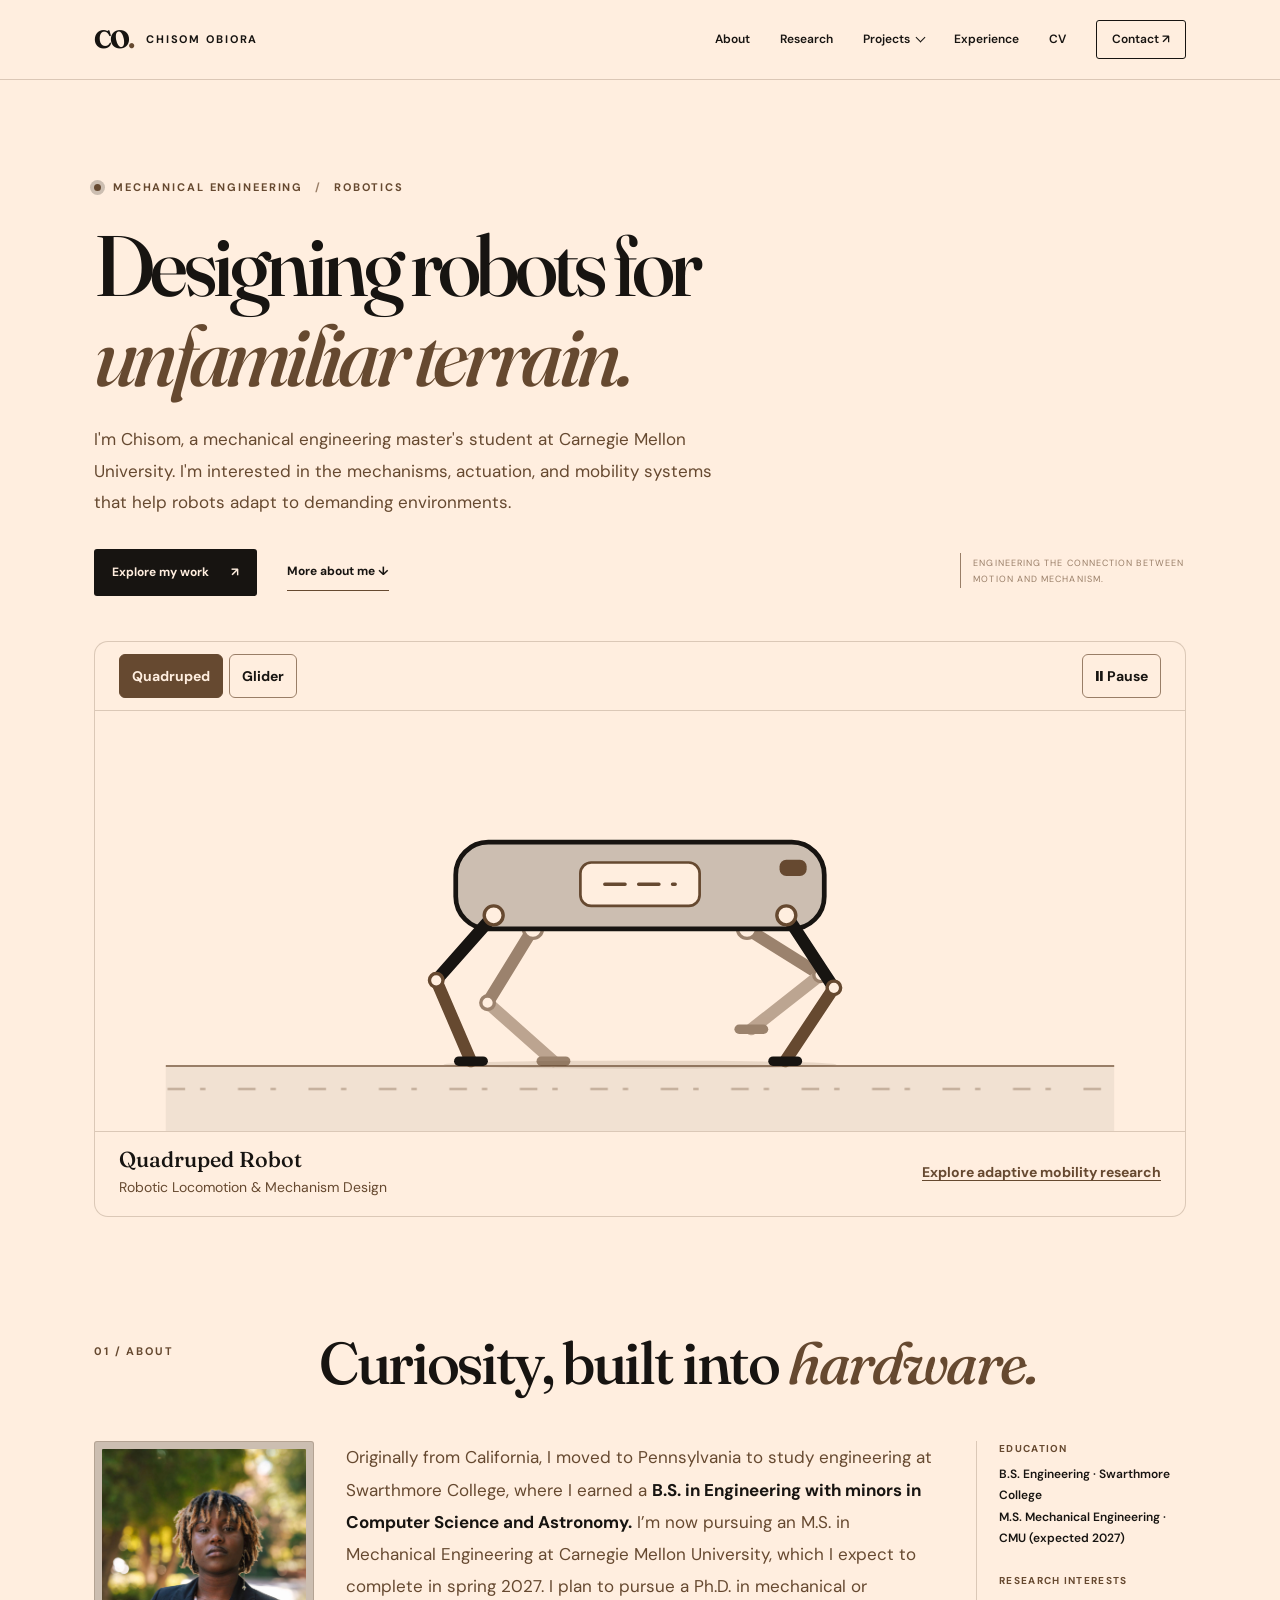
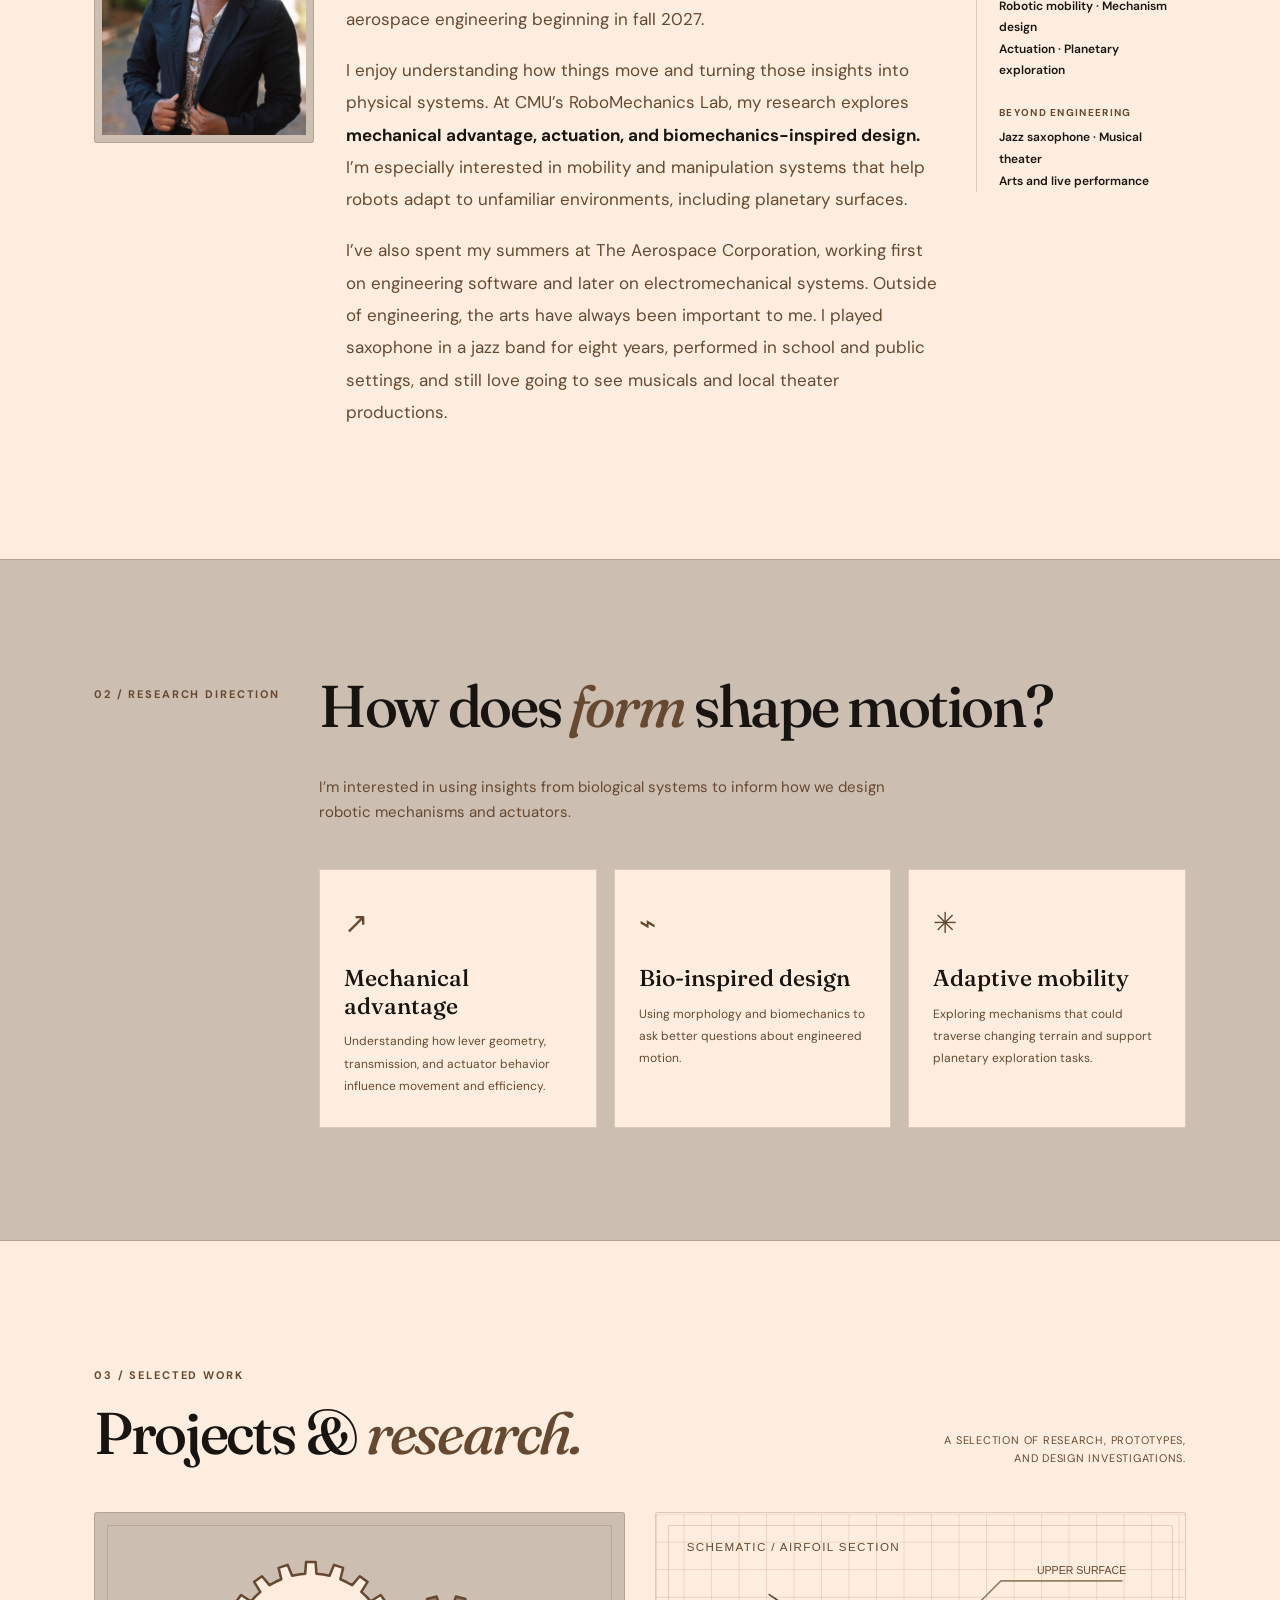
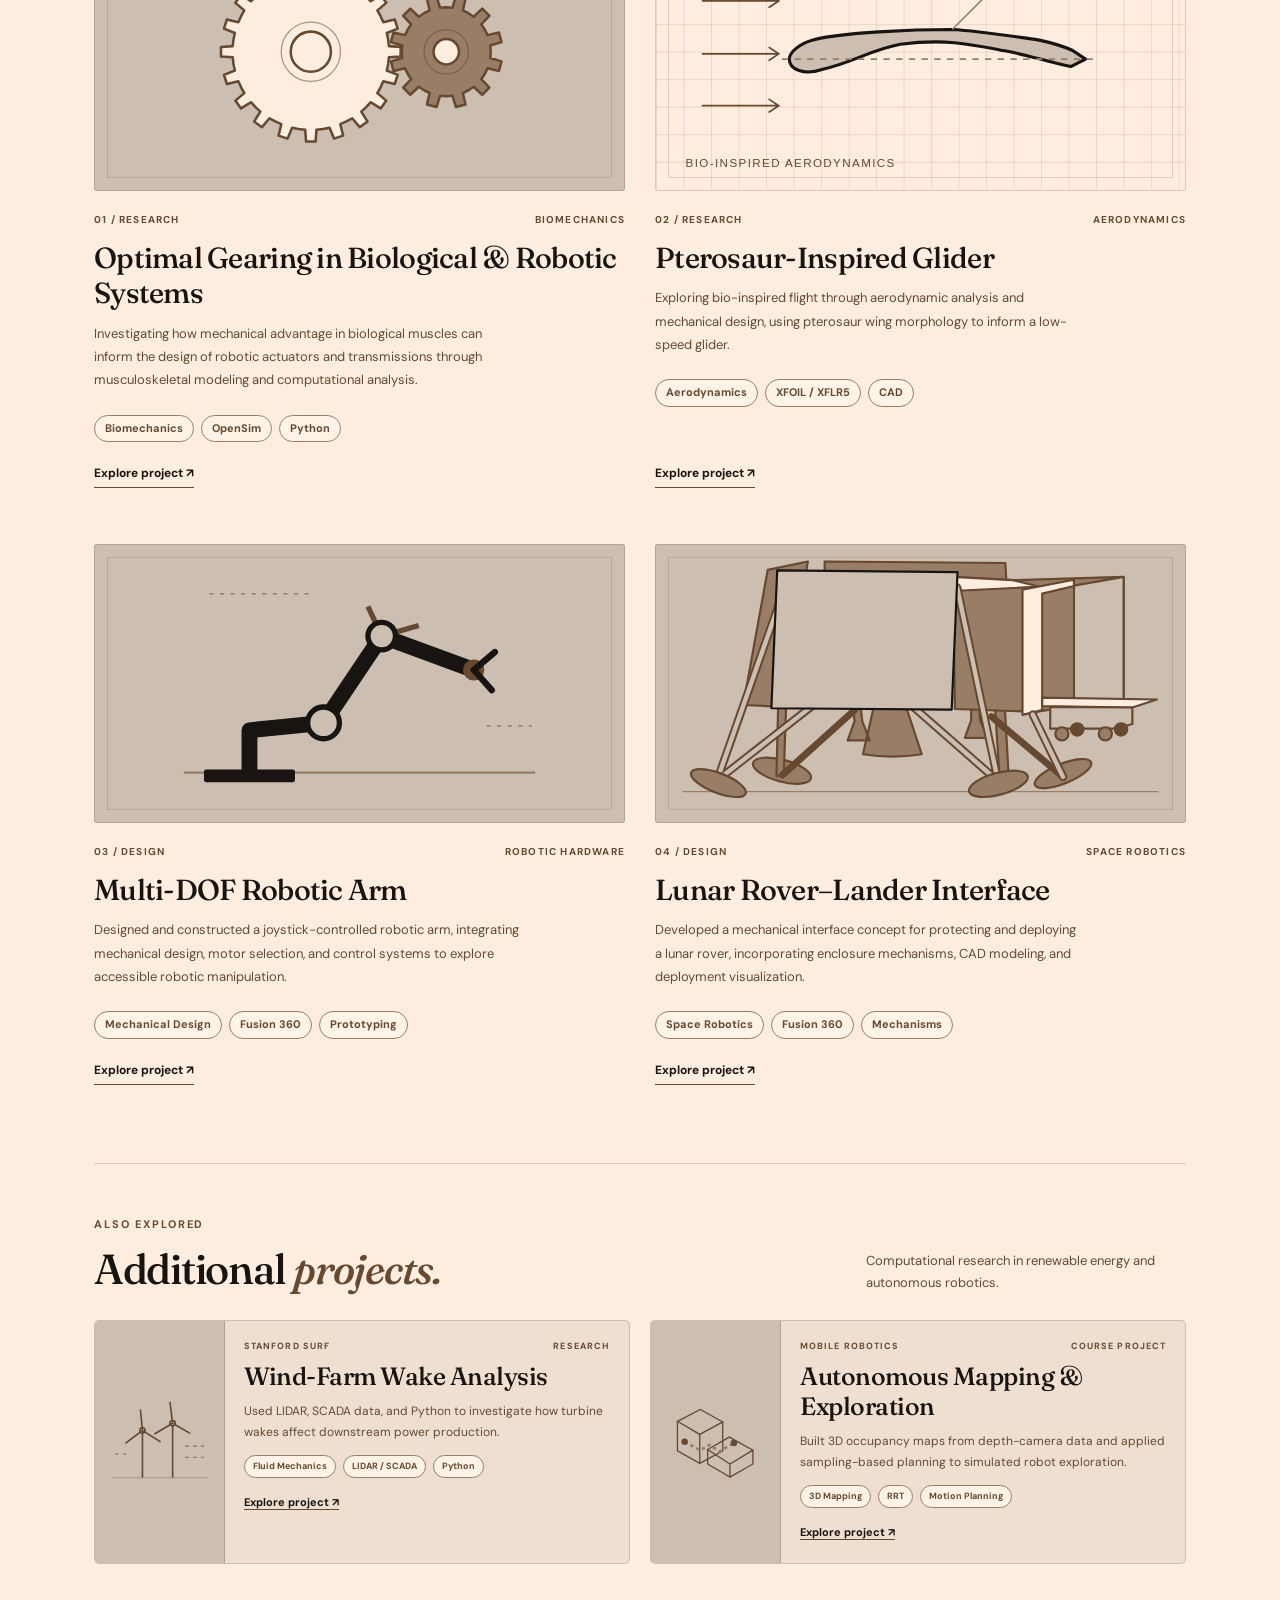
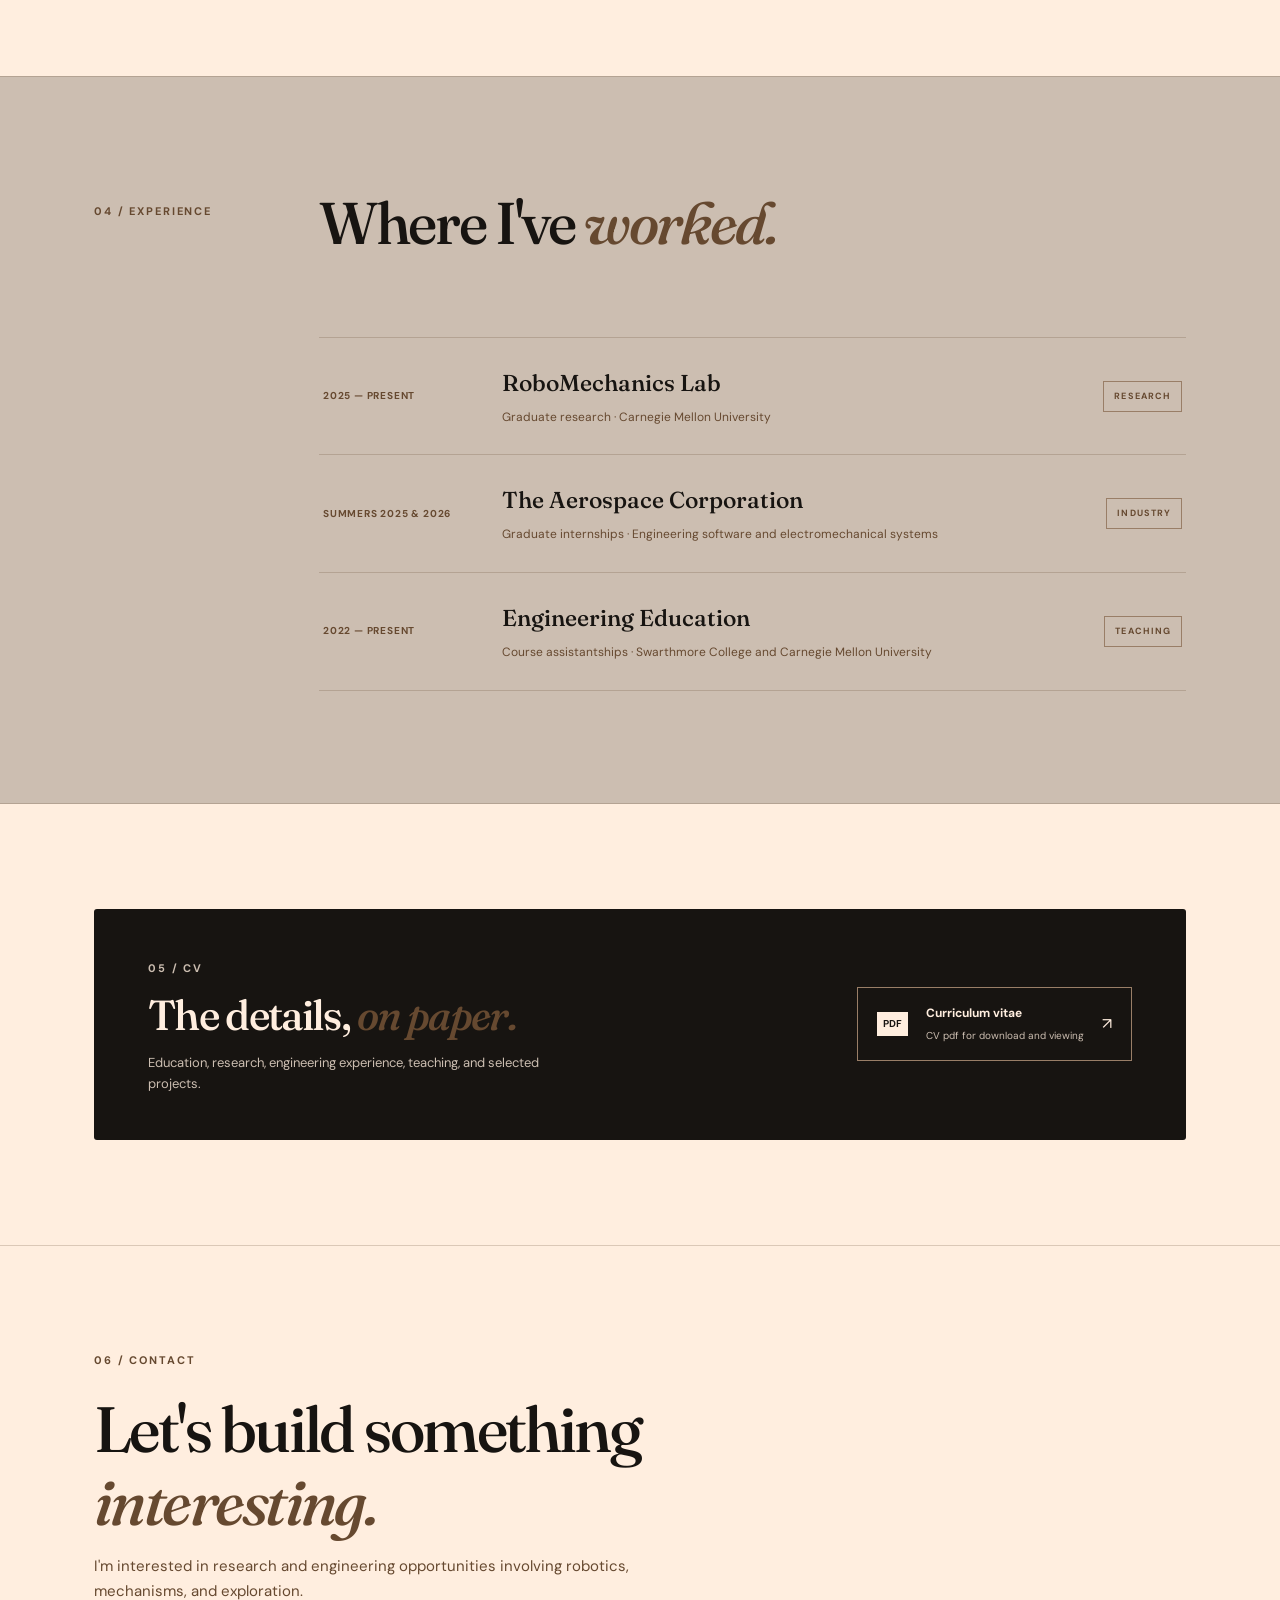
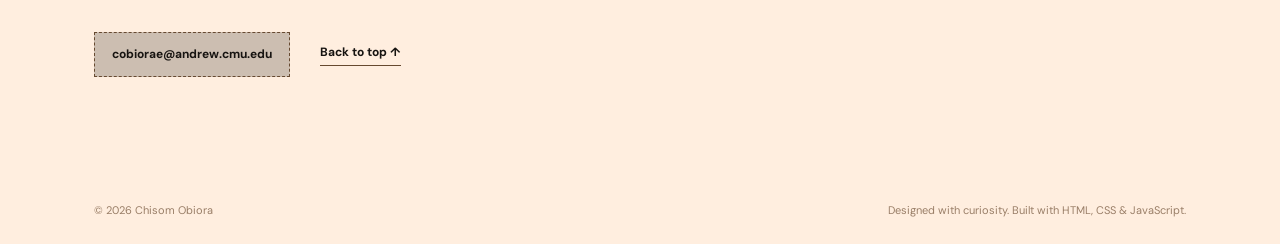
==== commit c0a5f5ae: "added project dropdown" ====
--- a/index.html
+++ b/index.html
@@ -87,7 +87,18 @@
 
           <a href="#research">Research</a>
 
-          <a href="#projects">Projects</a>
+          <details class="projects-dropdown">
+            <summary>Projects</summary>
+            <ul class="projects-dropdown-links">
+              <li><a href="#projects">All projects</a></li>
+              <li><a href="projects/optimal-gearing.html">Optimal Gearing</a></li>
+              <li><a href="projects/pterosaur-glider.html">Pterosaur-Inspired Glider</a></li>
+              <li><a href="projects/robotic-arm.html">Multi-DOF Robotic Arm</a></li>
+              <li><a href="projects/moonranger-interface.html">Lunar Rover–Lander Interface</a></li>
+              <li><a href="projects/wind-farm-analysis.html">Wind-Farm Wake Analysis</a></li>
+              <li><a href="projects/autonomous-mapping.html">Autonomous Mapping &amp; Exploration</a></li>
+            </ul>
+          </details>
 
           <a href="#experience">Experience</a>
 
--- a/styles.css
+++ b/styles.css
@@ -25,6 +25,50 @@
 
 *{box-sizing:border-box}html{scroll-behavior:smooth;scroll-padding-top:95px}body{margin:0;background:var(--bg);color:var(--ink);font-family:'DM Sans',system-ui,-apple-system,sans-serif;line-height:1.65;-webkit-font-smoothing:antialiased}a{color:inherit;text-decoration:none}button{font:inherit}a:focus-visible,button:focus-visible{outline:3px solid var(--accent);outline-offset:4px}::selection{background:var(--taupe);color:var(--black)}.shell{max-width:1160px;margin-inline:auto;padding-inline:34px}.skip-link{position:absolute;top:-60px;left:20px;z-index:20;background:var(--ink);color:var(--peach);padding:10px 16px}.skip-link:focus{top:10px}
 .site-header{position:sticky;top:0;z-index:10;background:color-mix(in srgb, var(--peach) 95%, transparent);backdrop-filter:blur(16px);border-bottom:1px solid color-mix(in srgb, var(--black) 10%, transparent)}.nav-row{min-height:79px;display:flex;align-items:center;justify-content:space-between;gap:22px}.wordmark{display:flex;align-items:center;gap:13px;font-size:11px;letter-spacing:.17em;font-weight:700;white-space:nowrap}.wordmark-mark{font-family:'Fraunces',Georgia,serif;font-size:25px;letter-spacing:-.08em}.mark-dot{color:var(--accent)}.primary-nav{display:flex;align-items:center;gap:30px;font-size:12px;font-weight:600}.primary-nav>a{transition:color .2s}.primary-nav>a:hover{color:var(--accent)}.primary-nav .nav-contact{padding:9px 15px;border:1px solid var(--ink);border-radius:3px}.nav-toggle{display:none}
+.projects-dropdown { position: relative; }
+.projects-dropdown summary {
+  display: flex;
+  align-items: center;
+  gap: 7px;
+  list-style: none;
+  cursor: pointer;
+}
+.projects-dropdown summary::-webkit-details-marker { display: none; }
+.projects-dropdown summary::after {
+  content: '';
+  width: 6px;
+  height: 6px;
+  border: solid currentColor;
+  border-width: 0 1px 1px 0;
+  transform: translateY(-2px) rotate(45deg);
+}
+.projects-dropdown[open] summary::after { transform: translateY(1px) rotate(225deg); }
+.projects-dropdown summary:focus-visible { outline: 3px solid var(--accent); outline-offset: 4px; }
+.projects-dropdown-links {
+  position: absolute;
+  top: 100%;
+  left: -12px;
+  width: max-content;
+  max-width: min(19rem, calc(100vw - 40px));
+  margin: 6px 0 0;
+  padding: 6px;
+  list-style: none;
+  border: 1px solid var(--line);
+  border-radius: 6px;
+  background: var(--bg);
+  box-shadow: var(--shadow);
+}
+.projects-dropdown-links a { display: block; padding: 8px 10px; border-radius: 4px; }
+.projects-dropdown-links a:hover, .projects-dropdown-links a:focus-visible { background: var(--stone); }
+@media (max-width: 760px) {
+  .primary-nav:has(.projects-dropdown) { max-height: calc(100dvh - 69px); overflow-y: auto; }
+  .projects-dropdown-links {
+    position: static;
+    width: auto;
+    max-width: none;
+    box-shadow: none;
+  }
+}
 .hero{padding-top:98px;padding-bottom:45px;position:relative}.hero-copy{max-width:775px}.eyebrow,.section-num{font-size:11px;font-weight:700;letter-spacing:.17em}.eyebrow{display:flex;gap:12px;align-items:center;text-transform:uppercase;color:var(--brown)}.status-dot{display:inline-block;background:var(--taupe);width:7px;height:7px;border-radius:50%;box-shadow:0 0 0 4px var(--stone)}.slash{color:var(--taupe)}.hero h1{font-family:'Fraunces',Georgia,serif;font-size:clamp(54px,6.7vw,97px);font-weight:500;line-height:1.05;letter-spacing:-.055em;margin:24px 0}.hero h1 em,.section h2 em,.contact-section h2 em{color:var(--accent);font-style:italic;font-weight:500}.hero-description{max-width:635px;color:var(--brown);font-size:17px;line-height:1.85;margin:0 0 30px}.hero-actions{display:flex;align-items:center;gap:30px}.button{display:inline-flex;align-items:center;justify-content:center;gap:22px;font-size:12px;font-weight:700;border-radius:3px;padding:14px 18px}.button-primary{background:var(--ink);color:var(--peach);transition:background .2s,transform .2s}.button-primary:hover{background:var(--brown);transform:translateY(-2px)}.text-link{font-size:12px;font-weight:700;border-bottom:1px solid var(--taupe);padding:8px 0}.hero-side-note{position:absolute;right:36px;bottom:53px;display:flex;align-items:center;gap:12px;color:var(--taupe);text-transform:uppercase;font-size:9px;letter-spacing:.12em;line-height:1.8}.side-line{height:35px;width:1px;background:var(--taupe)}
 .animation-card {
   background: var(--peach);
